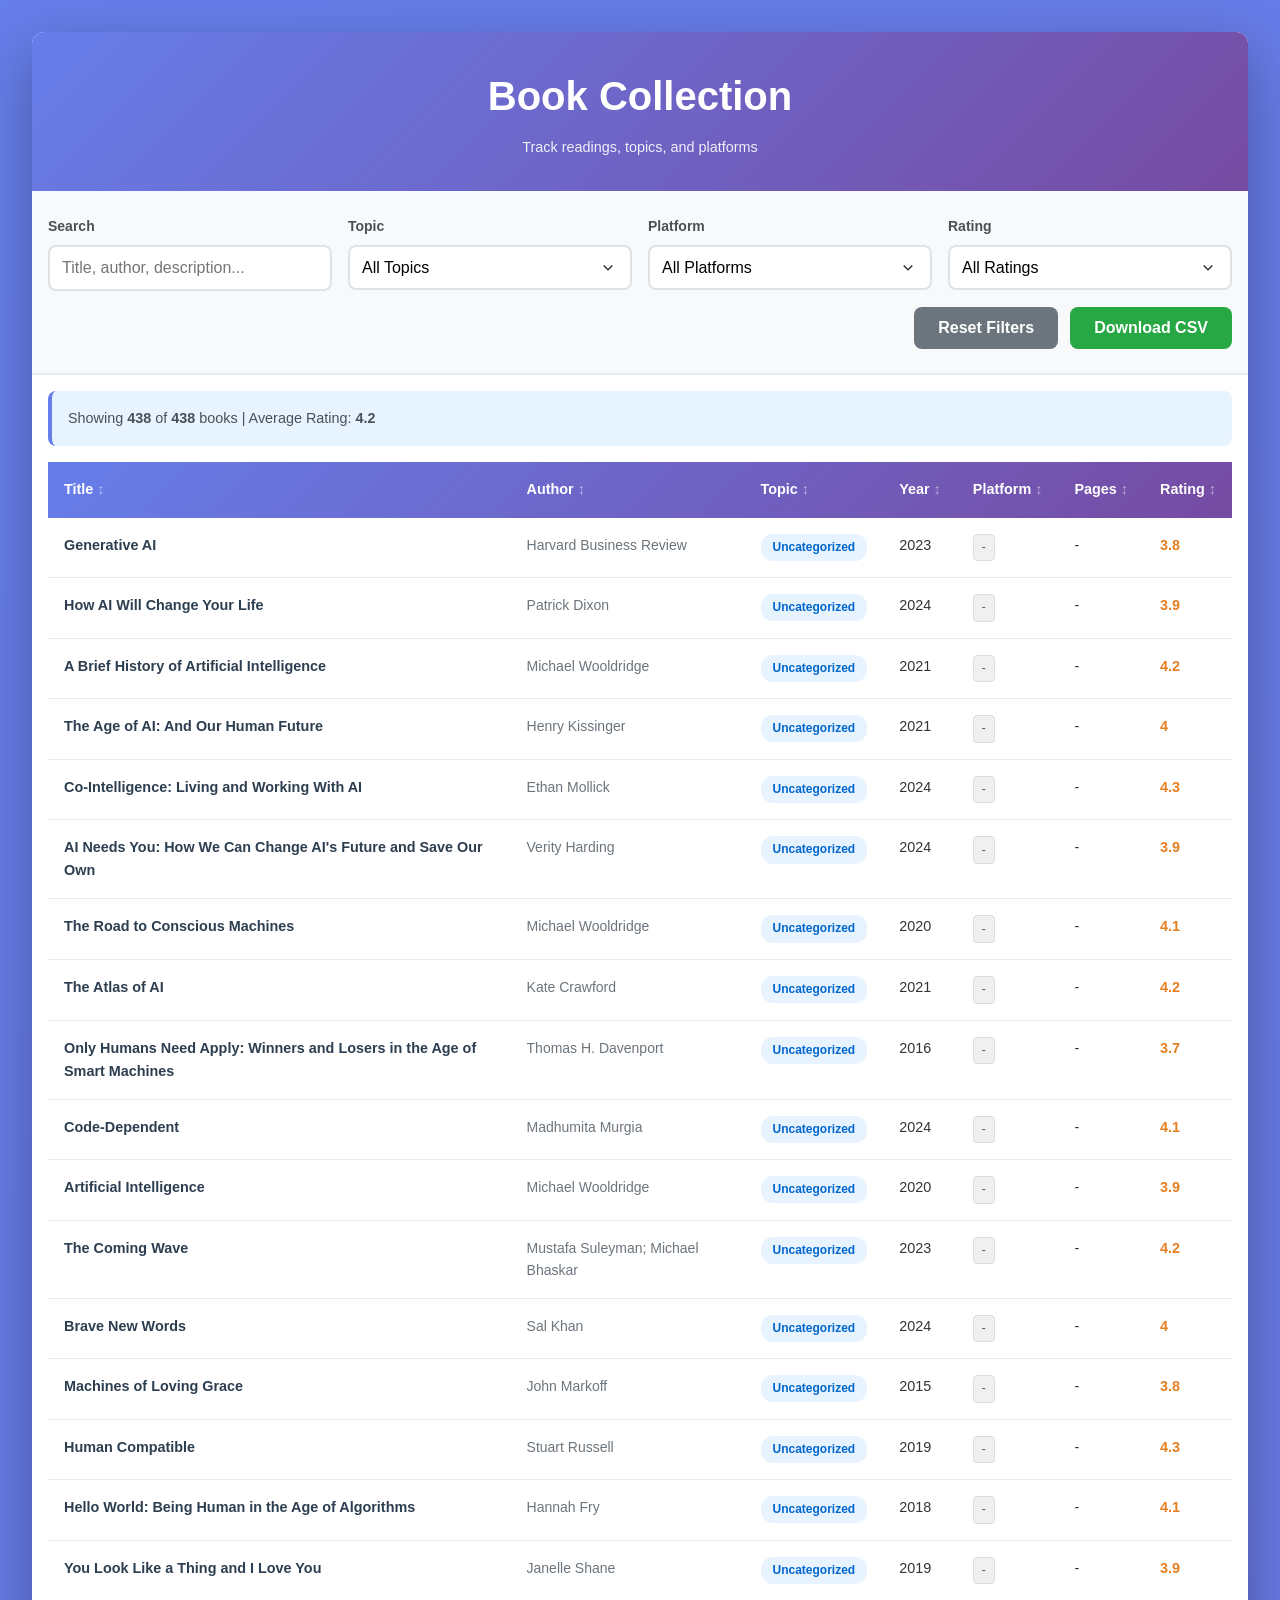
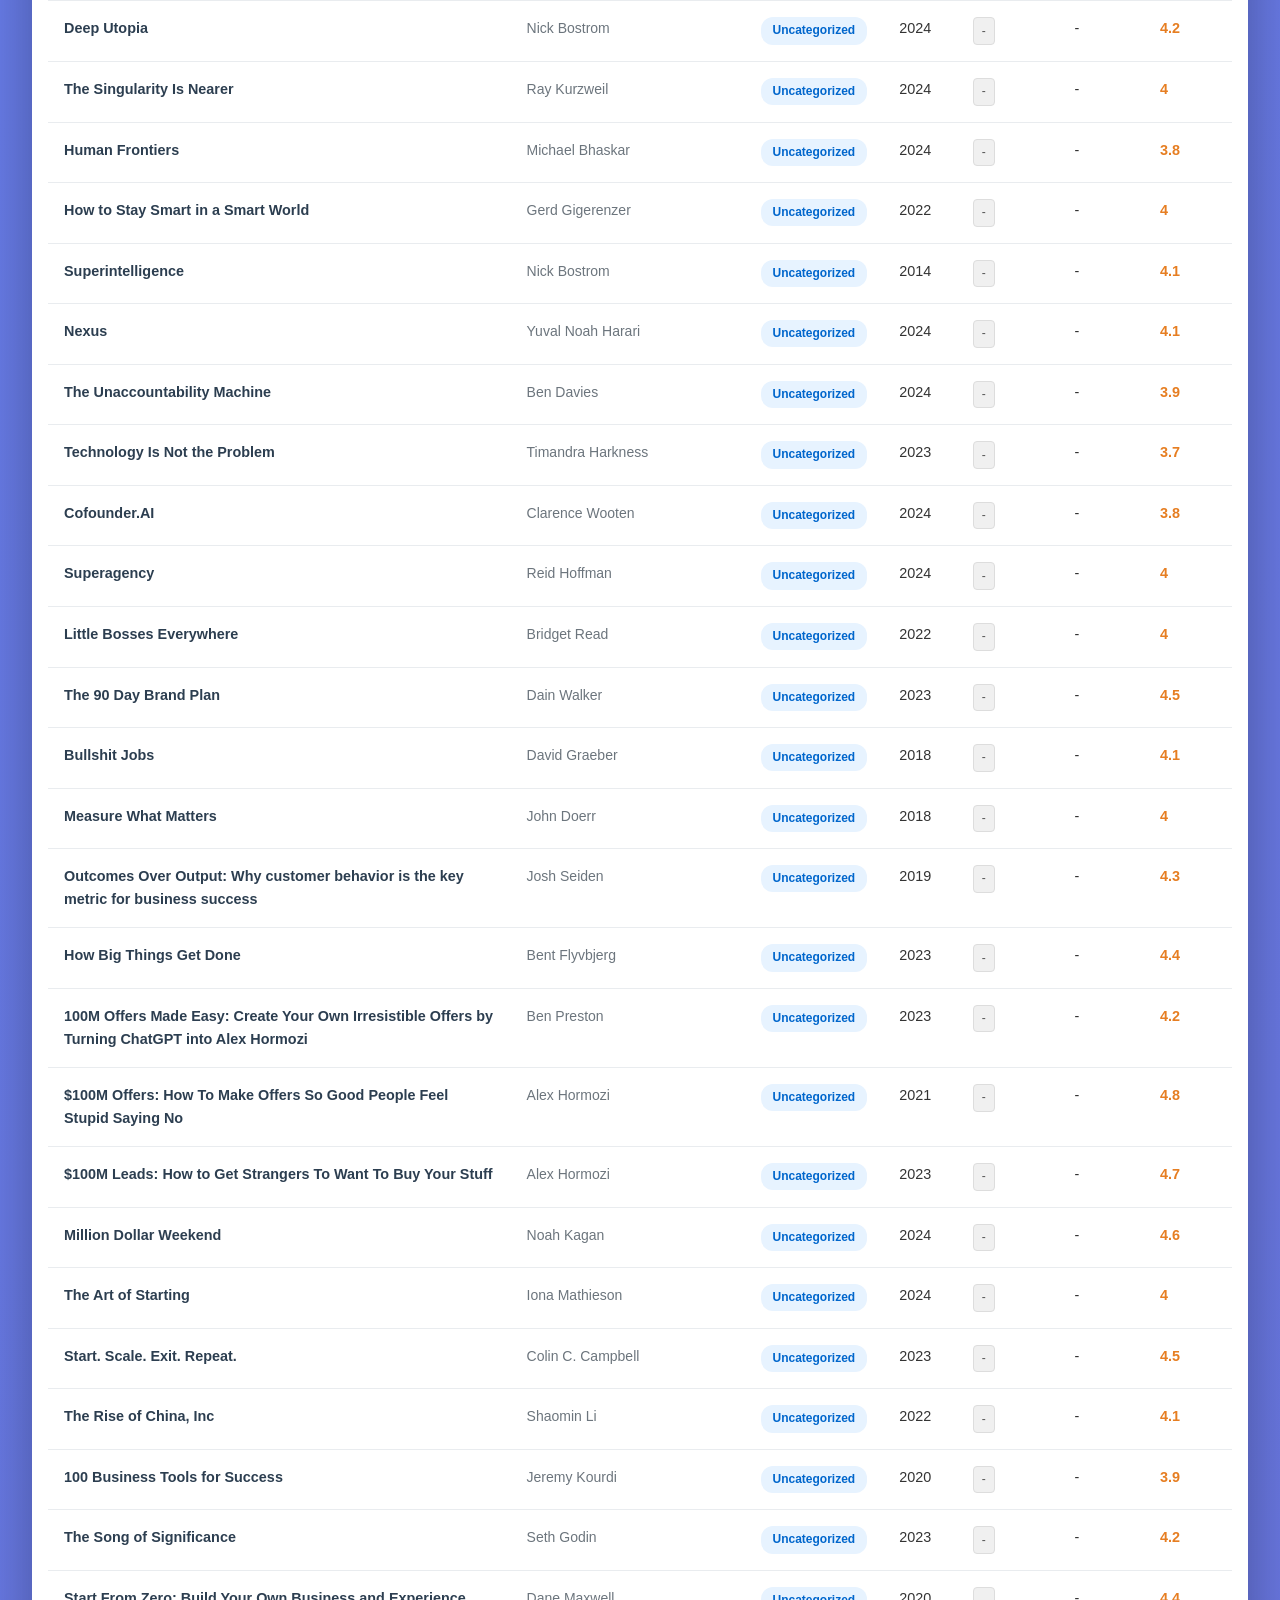
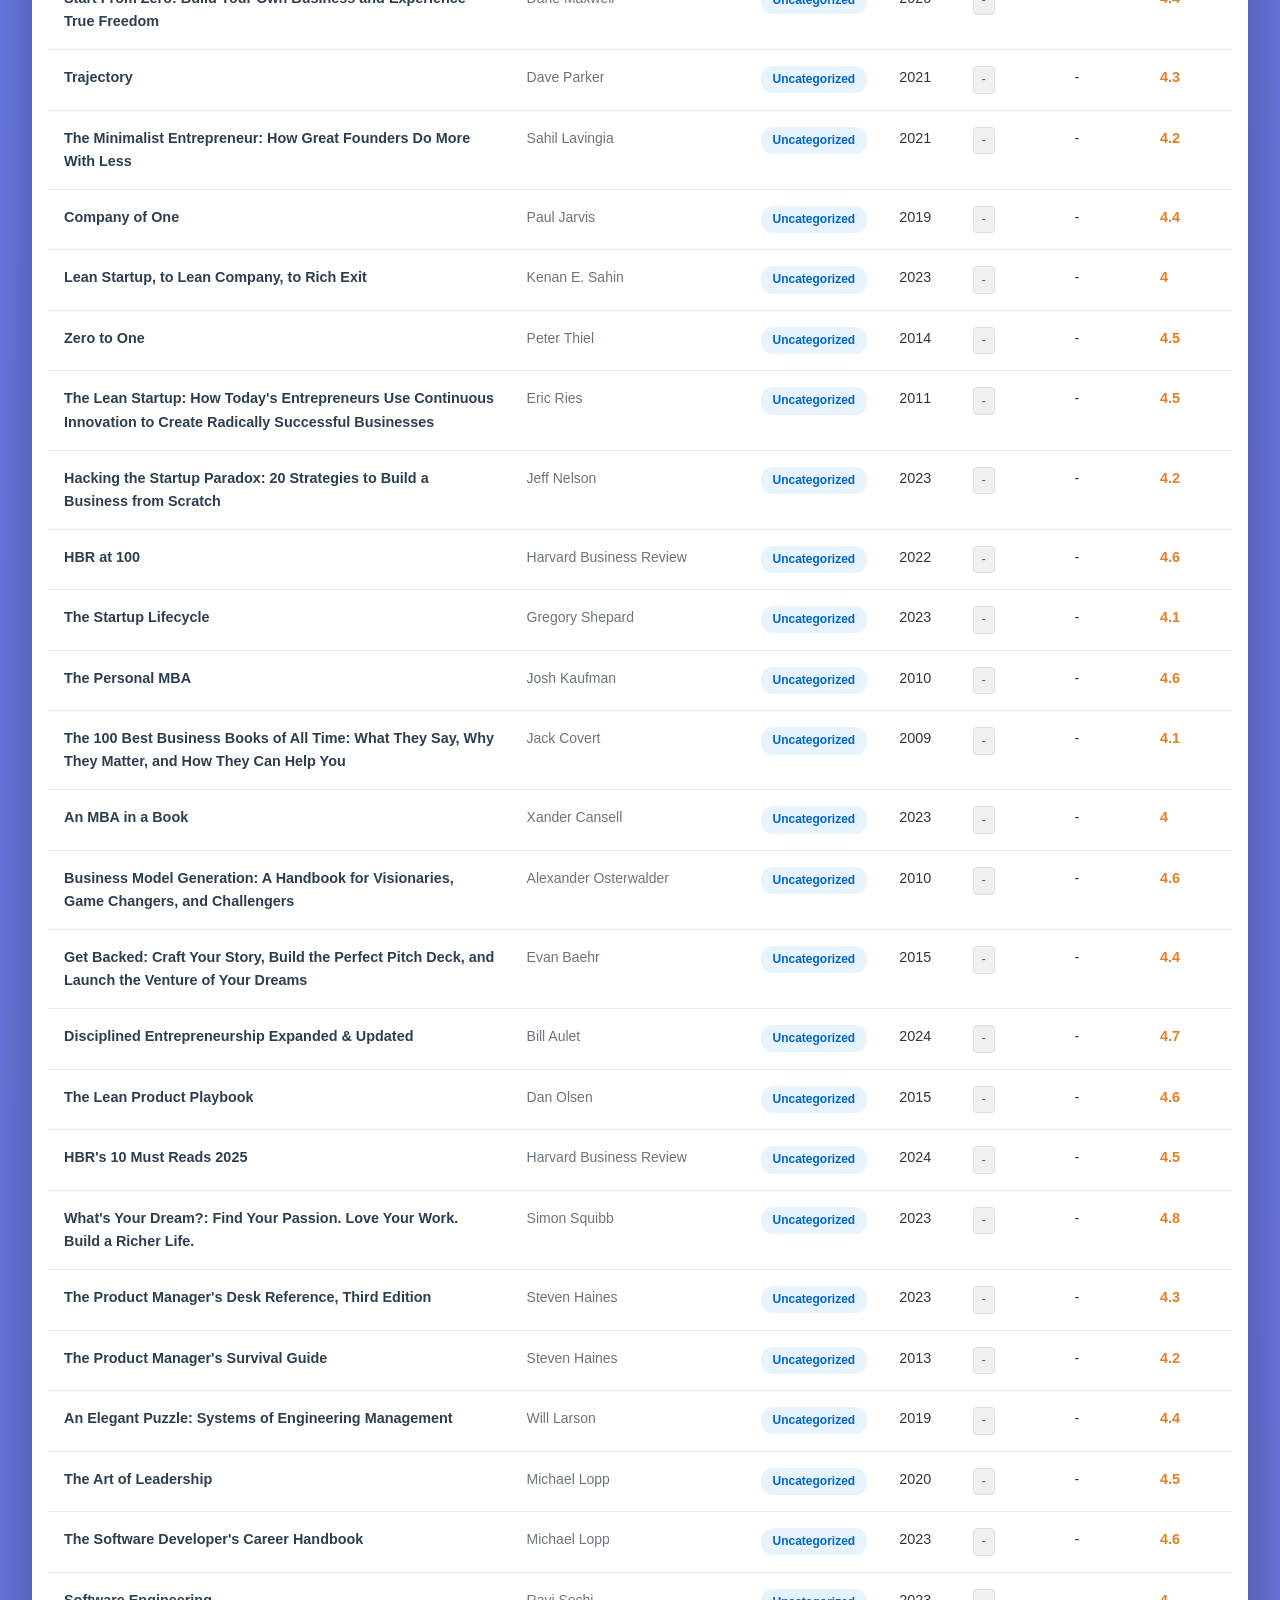
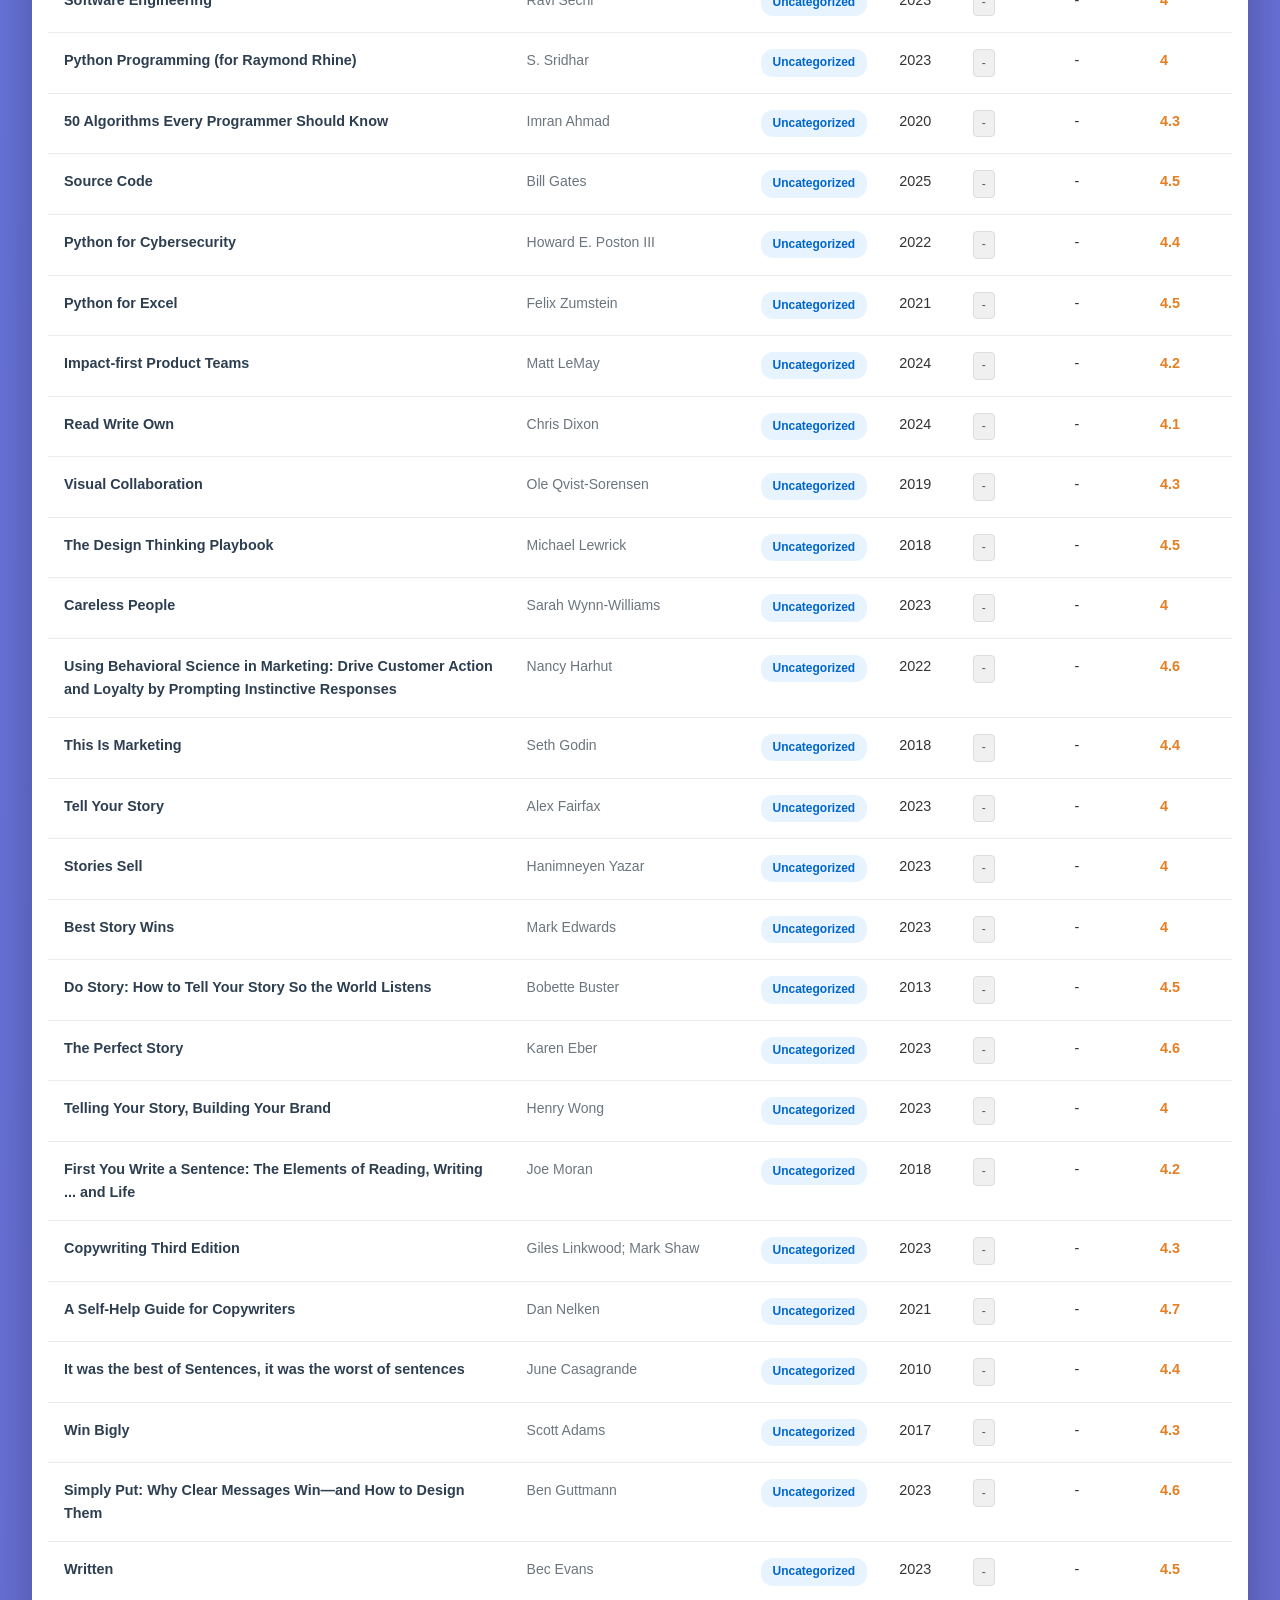
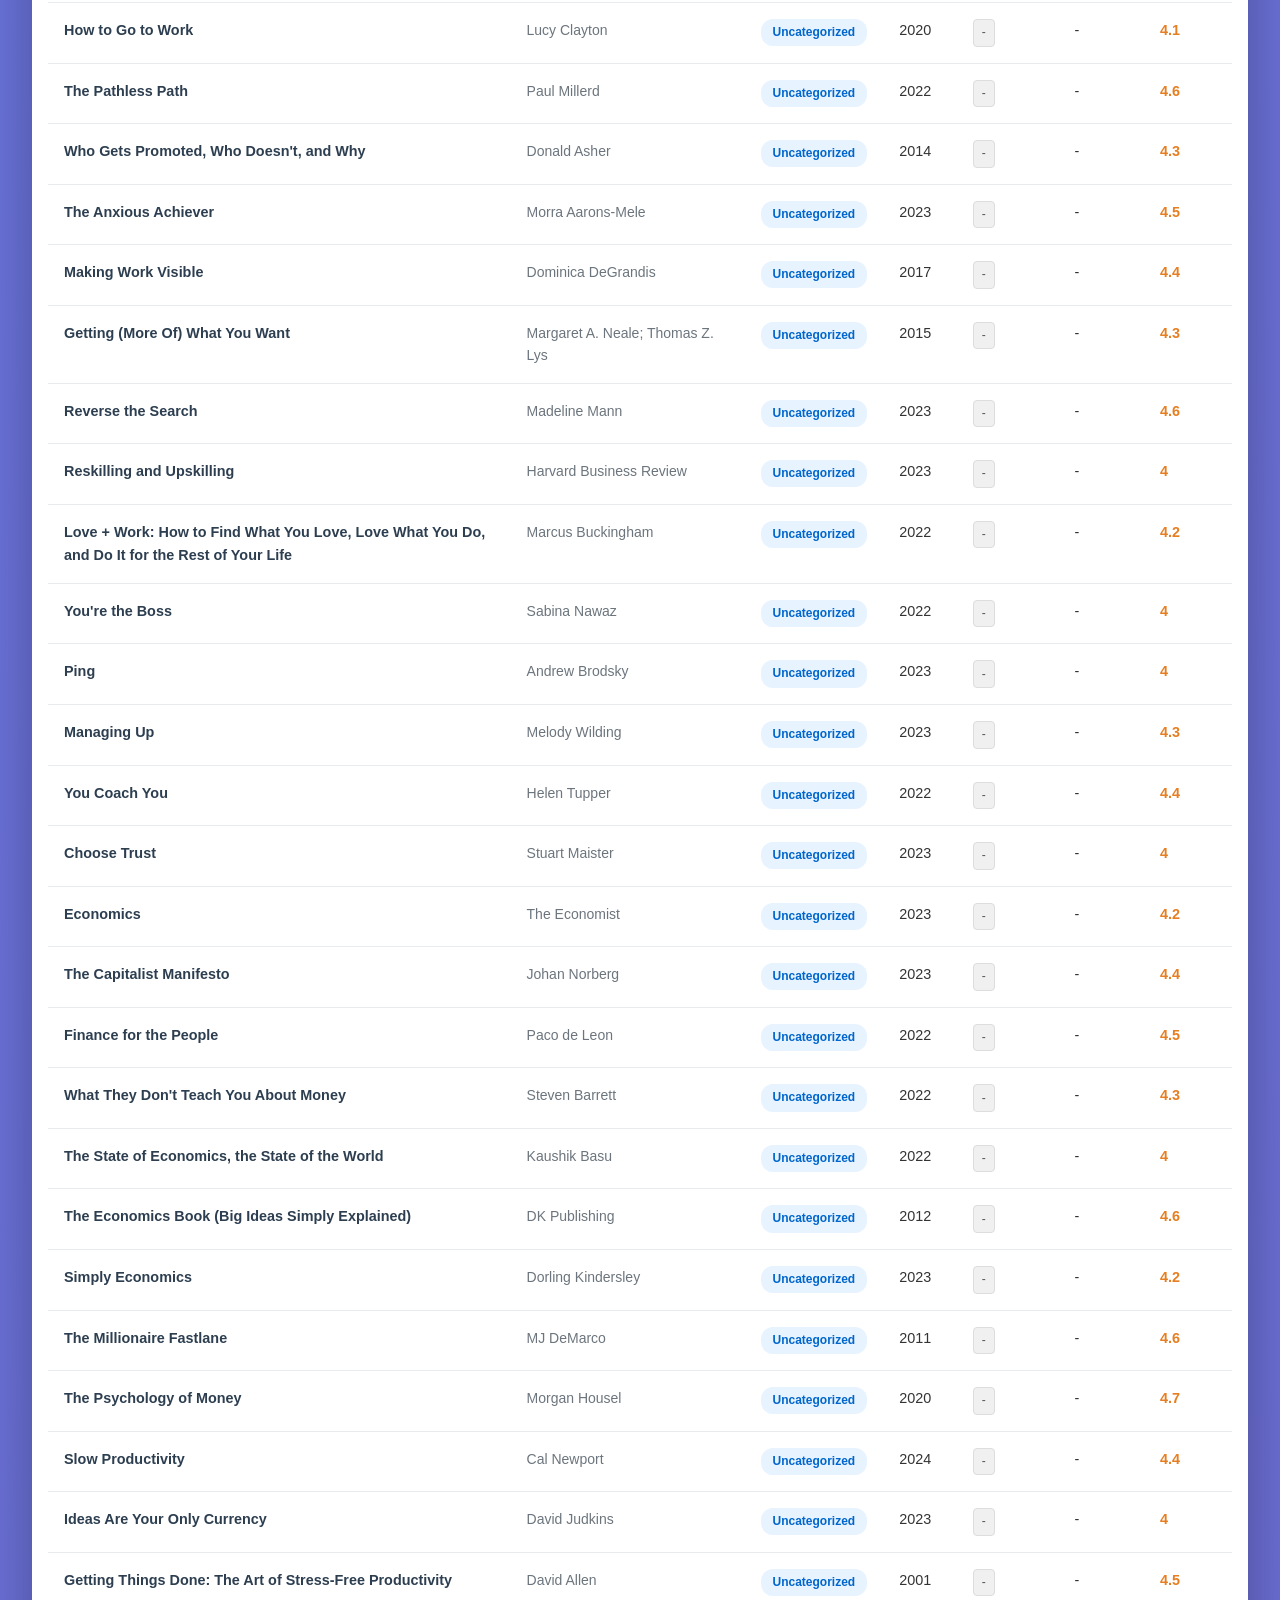
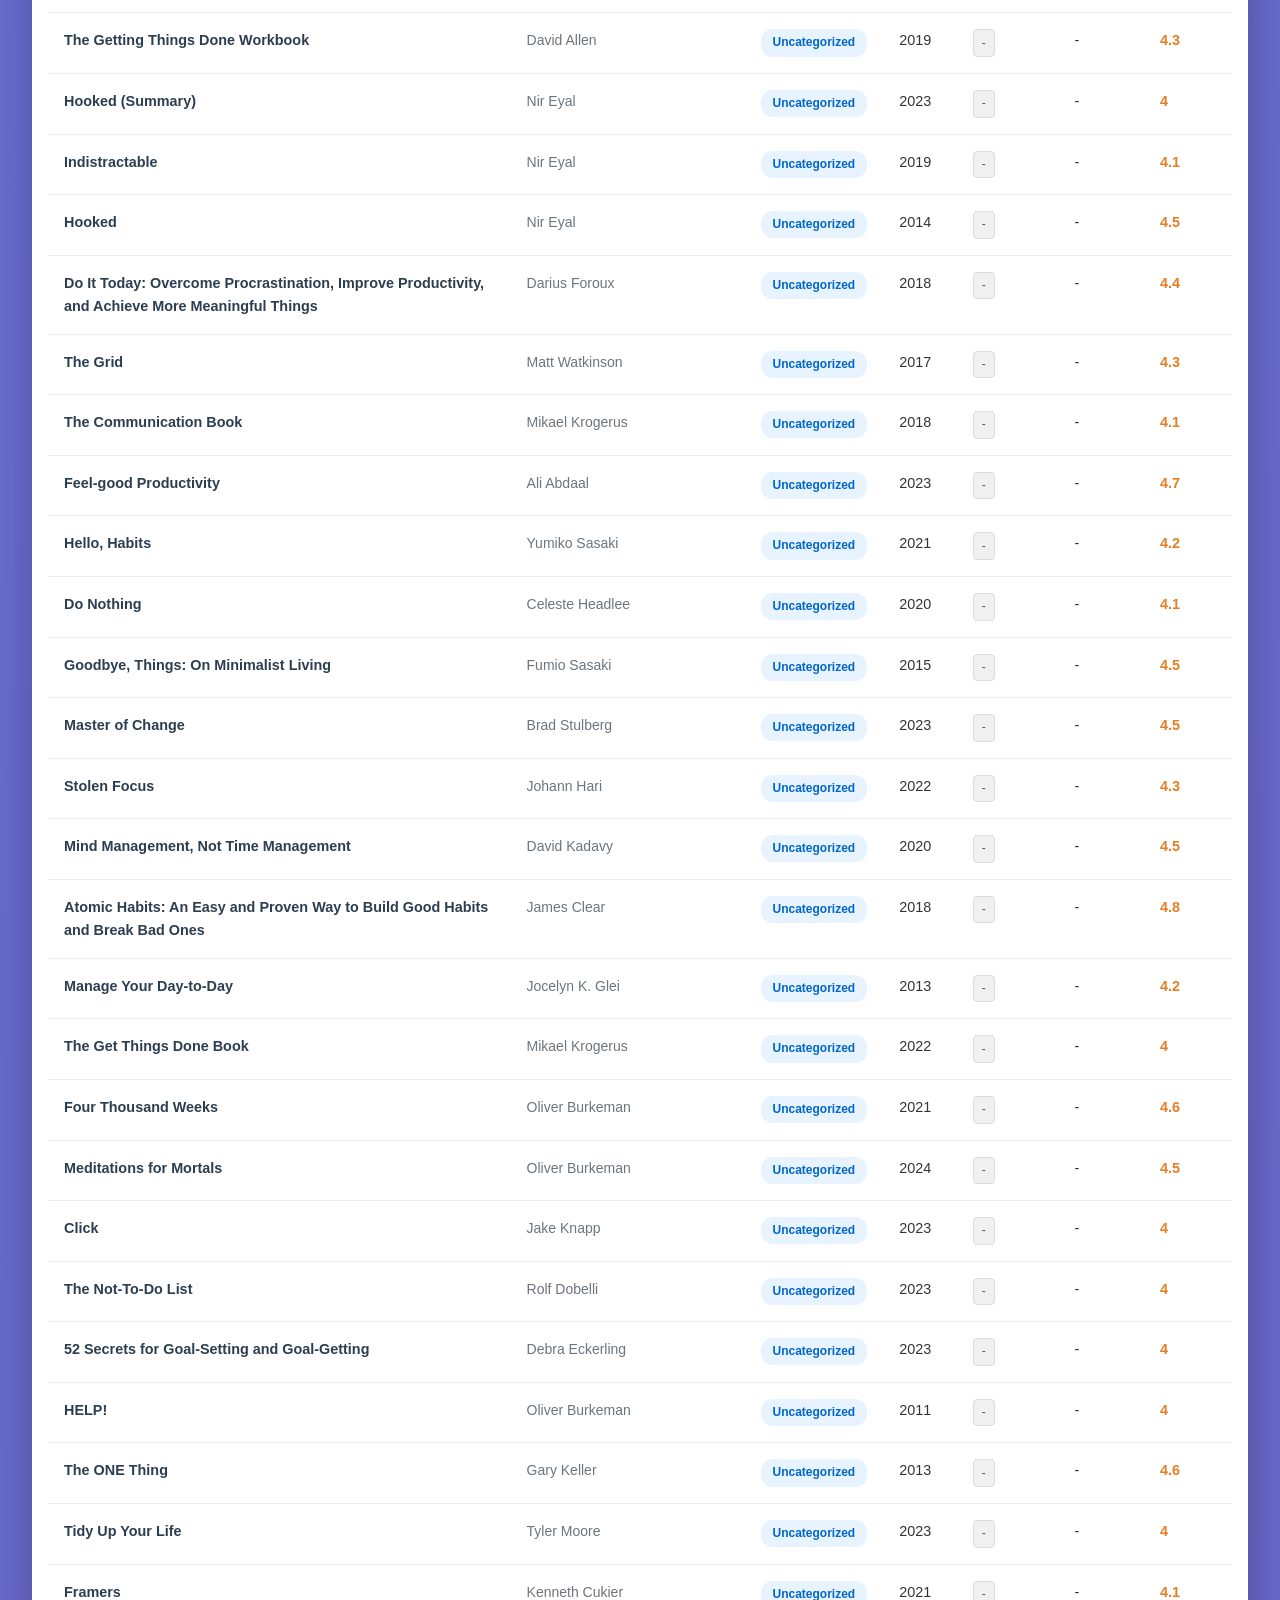
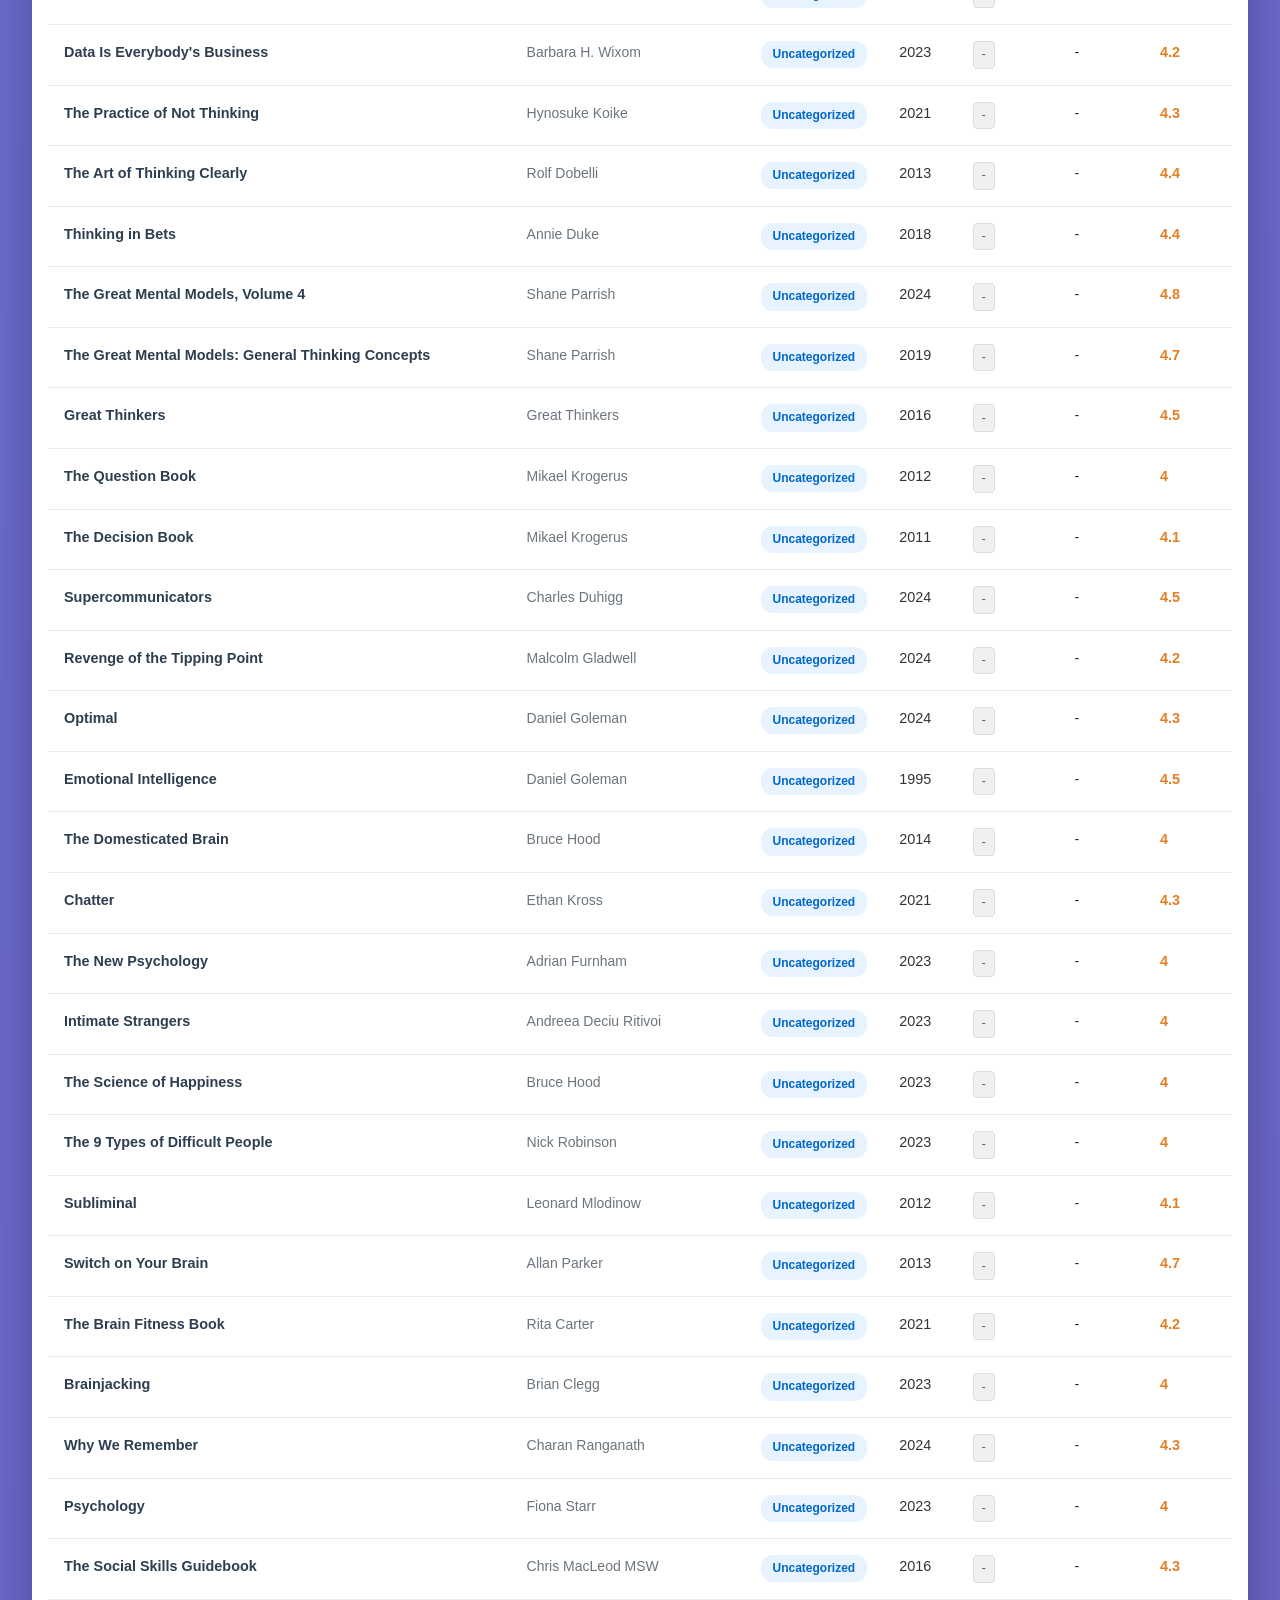
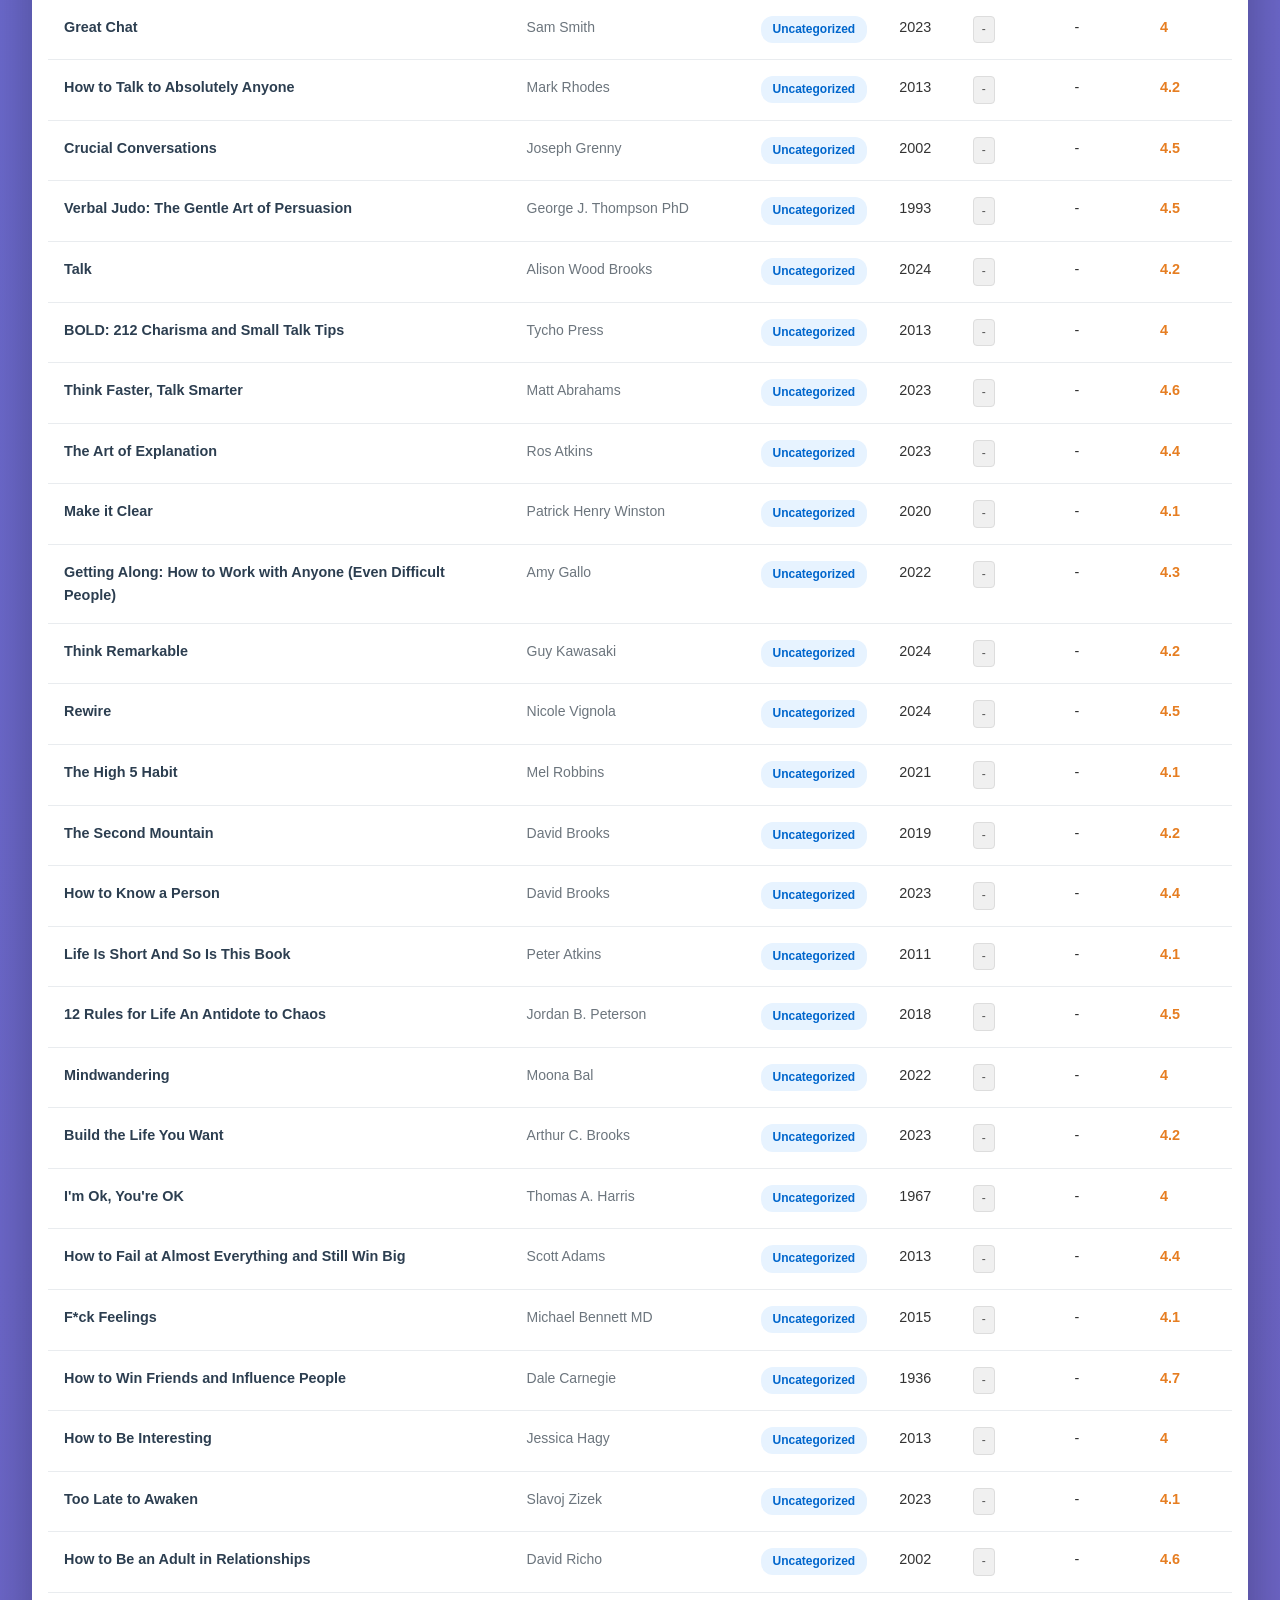
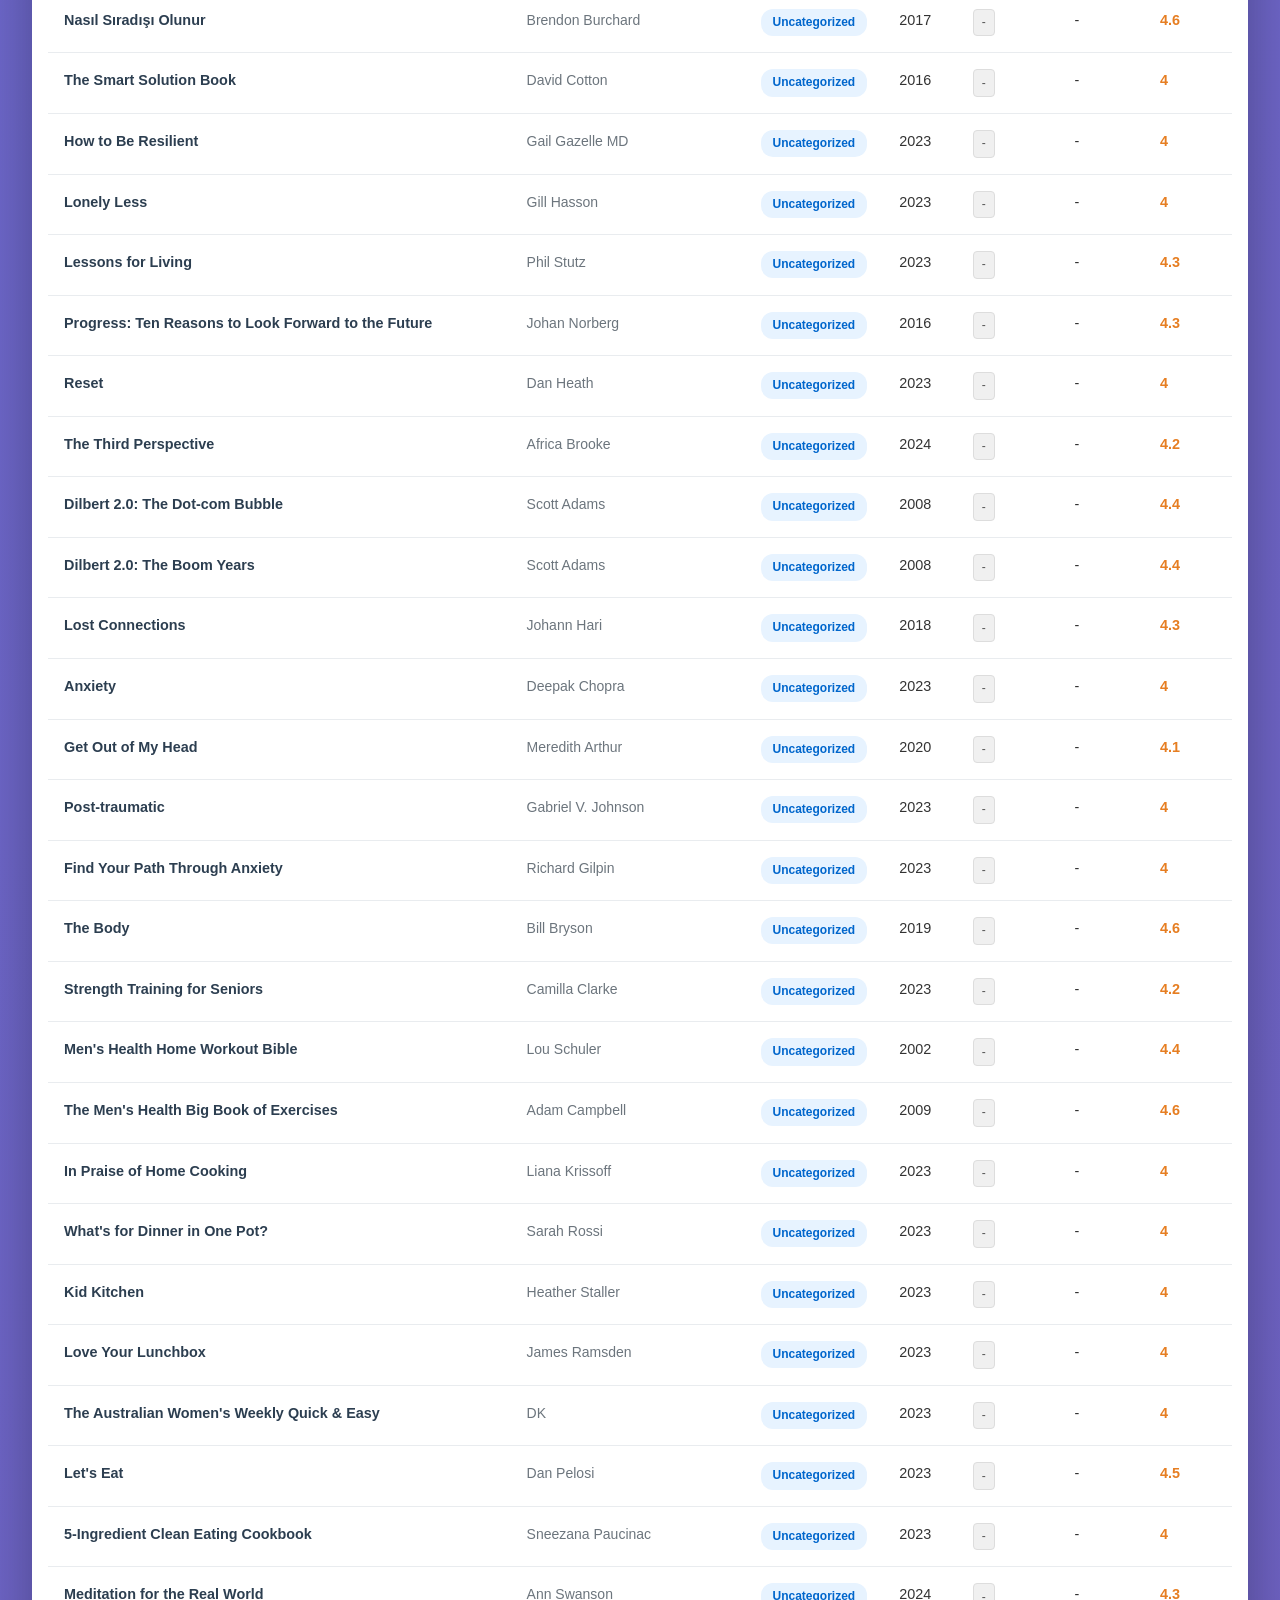
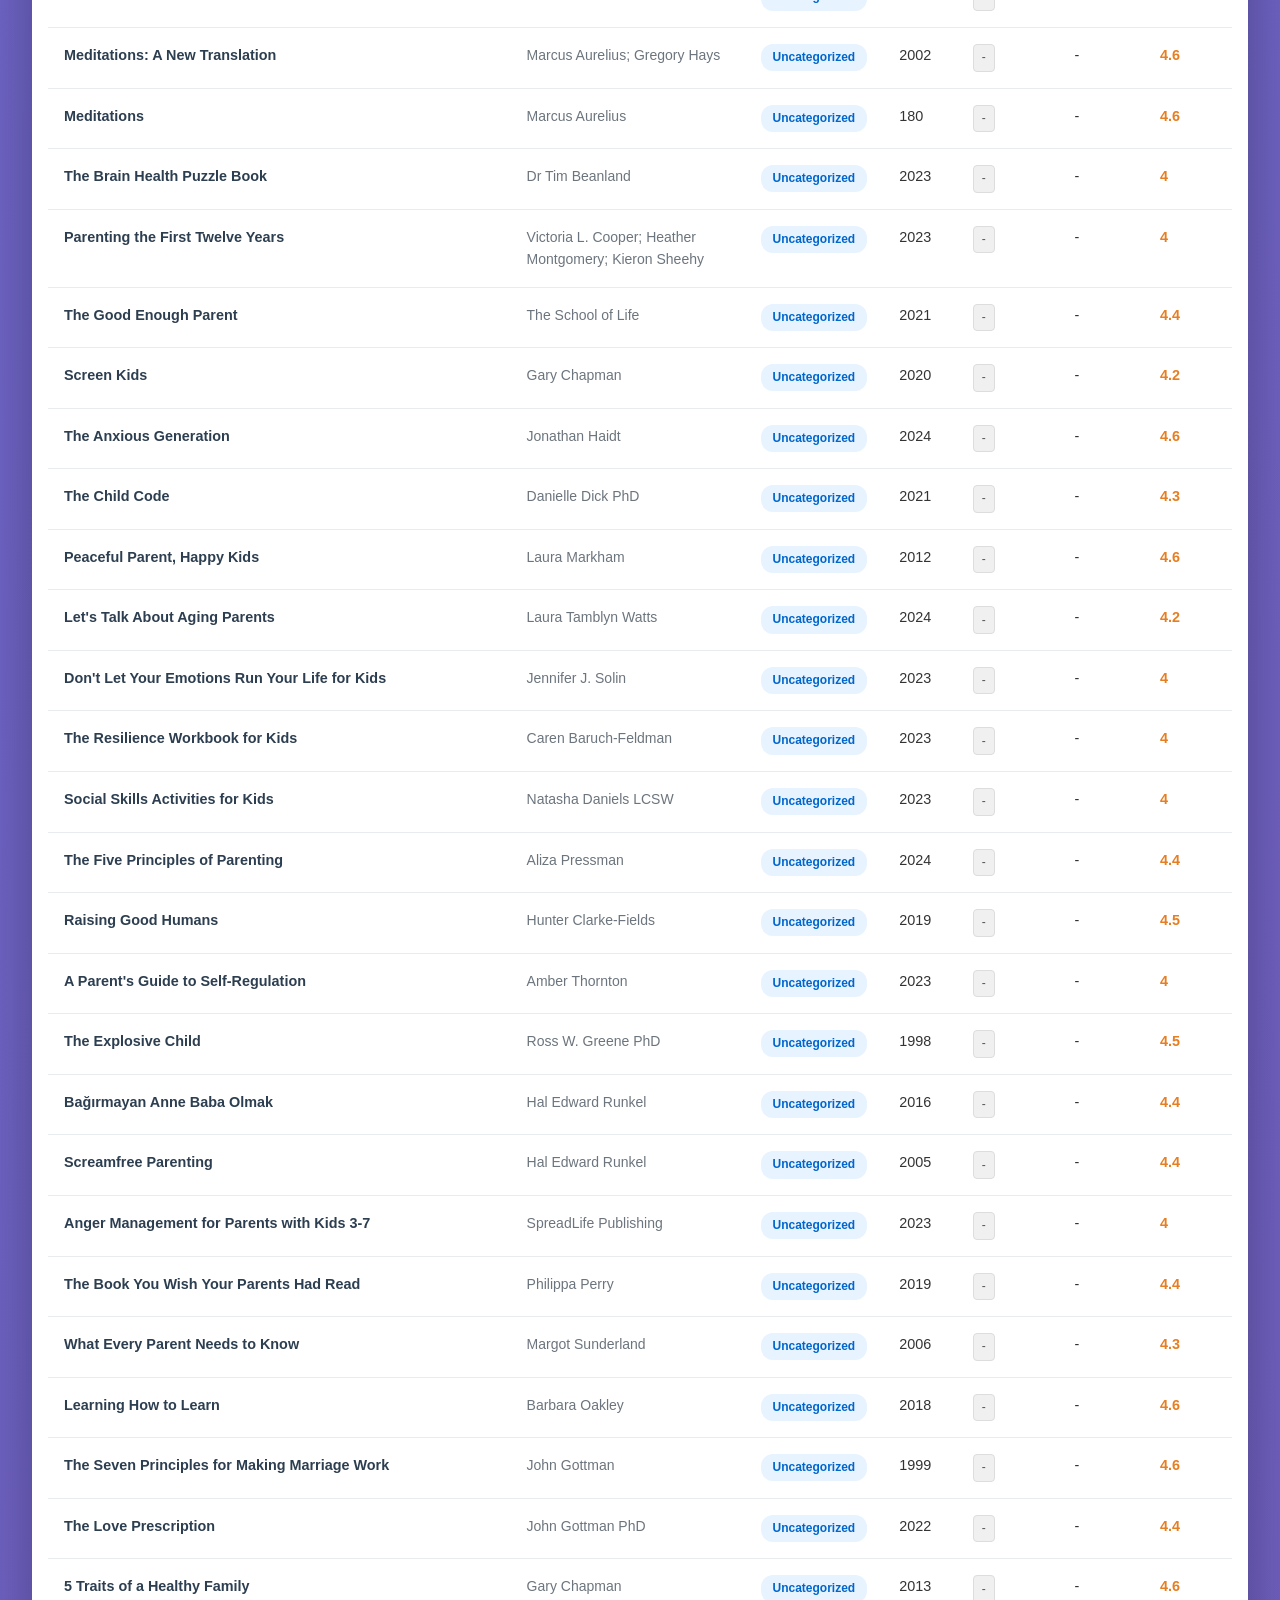
==== index.html @ afe43d1d "Update index.html" ====
<!DOCTYPE html>
<html lang="en">
<head>
    <meta charset="UTF-8">
    <meta name="viewport" content="width=device-width, initial-scale=1.0">
    <title>Book Collection</title>
    <style>
        * {
            margin: 0;
            padding: 0;
            box-sizing: border-box;
        }

        body {
            font-family: -apple-system, BlinkMacSystemFont, 'Segoe UI', Roboto, Oxygen, Ubuntu, Cantarell, sans-serif;
            line-height: 1.6;
            color: #333;
            background: linear-gradient(135deg, #667eea 0%, #764ba2 100%);
            min-height: 100vh;
            padding: 1rem;
        }

        .container {
            max-width: 1400px;
            margin: 0 auto;
            background: white;
            border-radius: 12px;
            box-shadow: 0 20px 60px rgba(0,0,0,0.3);
            overflow: hidden;
        }

        header {
            background: linear-gradient(135deg, #667eea 0%, #764ba2 100%);
            color: white;
            padding: 2rem 1rem;
            text-align: center;
        }

        header h1 {
            font-size: 1.75rem;
            margin-bottom: 0.5rem;
        }

        header p {
            opacity: 0.9;
            font-size: 0.9rem;
        }

        .controls {
            padding: 1.5rem 1rem;
            background: #f8f9fa;
            border-bottom: 2px solid #e9ecef;
        }

        .filters {
            display: flex;
            flex-direction: column;
            gap: 1rem;
            margin-bottom: 1rem;
        }

        .filter-group {
            display: flex;
            flex-direction: column;
            gap: 0.5rem;
        }

        .filter-group label {
            font-weight: 600;
            font-size: 0.875rem;
            color: #495057;
        }

        /* Input and Select Styling (Safari Fix included) */
        .filter-group input,
        .filter-group select {
            padding: 0.75rem;
            border: 2px solid #dee2e6;
            border-radius: 8px;
            font-size: 1rem;
            transition: all 0.3s ease;
            width: 100%;
            background-color: white;
        }

        .filter-group select {
            -webkit-appearance: none;
            appearance: none;
            background-image: url("data:image/svg+xml,%3Csvg xmlns='http://www.w3.org/2000/svg' width='12' height='12' viewBox='0 0 12 12'%3E%3Cpath fill='%23333' d='M6 8.825L1.175 4 2.238 2.938 6 6.7l3.763-3.762L10.825 4z'/%3E%3C/svg%3E");
            background-repeat: no-repeat;
            background-position: right 1rem center;
            padding-right: 2.5rem;
        }

        .filter-group input:focus,
        .filter-group select:focus {
            outline: none;
            border-color: #667eea;
            box-shadow: 0 0 0 3px rgba(102, 126, 234, 0.1);
        }

        .actions {
            display: flex;
            flex-direction: column;
            gap: 0.75rem;
        }

        button {
            padding: 0.75rem 1.5rem;
            border: none;
            border-radius: 8px;
            font-size: 1rem;
            font-weight: 600;
            cursor: pointer;
            transition: all 0.3s ease;
            width: 100%;
        }

        .btn-primary {
            background: linear-gradient(135deg, #667eea 0%, #764ba2 100%);
            color: white;
        }

        .btn-secondary {
            background: #6c757d;
            color: white;
        }

        .btn-success {
            background: #28a745;
            color: white;
        }

        .btn-secondary:hover, .btn-success:hover, .btn-primary:hover {
            opacity: 0.9;
            transform: translateY(-2px);
        }

        .stats {
            padding: 1rem;
            background: #e7f3ff;
            border-left: 4px solid #667eea;
            margin: 1rem;
            border-radius: 8px;
            font-size: 0.9rem;
            color: #495057;
        }

        .table-container {
            overflow-x: auto;
            padding: 0 1rem 1rem 1rem;
        }

        table {
            width: 100%;
            border-collapse: collapse;
            font-size: 0.875rem;
        }

        thead {
            background: linear-gradient(135deg, #667eea 0%, #764ba2 100%);
            color: white;
            position: sticky;
            top: 0;
            z-index: 10;
        }

        th {
            padding: 1rem 0.75rem;
            text-align: left;
            font-weight: 600;
            cursor: pointer;
            user-select: none;
            white-space: nowrap;
        }

        th:hover {
            background: rgba(255, 255, 255, 0.1);
        }

        th.sortable::after {
            content: ' ↕';
            opacity: 0.5;
        }

        th.sort-asc::after {
            content: ' ↑';
            opacity: 1;
        }

        th.sort-desc::after {
            content: ' ↓';
            opacity: 1;
        }

        td {
            padding: 1rem 0.75rem;
            border-bottom: 1px solid #e9ecef;
            vertical-align: top;
        }

        tbody tr:hover {
            background-color: #f8f9fa;
        }

        .rating {
            font-weight: bold;
            color: #e67e22;
        }

        .topic-tag {
            display: inline-block;
            padding: 0.25rem 0.75rem;
            background: #e7f3ff;
            color: #0066cc;
            border-radius: 12px;
            font-size: 0.75rem;
            font-weight: 600;
            white-space: nowrap;
        }
        
        .platform-badge {
            display: inline-block;
            padding: 0.2rem 0.5rem;
            border-radius: 4px;
            font-size: 0.75rem;
            background: #f0f0f0;
            color: #555;
            border: 1px solid #ddd;
        }

        .book-title {
            font-weight: 600;
            color: #2c3e50;
        }

        .author {
            color: #6c757d;
            font-size: 0.875rem;
        }

        /* Mobile Details Styles */
        .mobile-details {
            display: none;
        }
        
        .toggle-icon {
            display: none;
        }

        footer {
            text-align: center;
            padding: 1.5rem;
            background: #f8f9fa;
            color: #6c757d;
            font-size: 0.875rem;
        }

        /* Loading state */
        .loading {
            text-align: center;
            padding: 3rem;
            color: #6c757d;
        }
        
        /* Description text */
        .desc-text {
            font-style: italic;
            color: #666;
            font-size: 0.85rem;
            margin-top: 0.5rem;
            display: block;
        }

        /* Responsive Breakpoints */
        
        /* Tablet & Desktop: Grid Filters */
        @media (min-width: 768px) {
            header h1 { font-size: 2.5rem; }
            .filters {
                display: grid;
                grid-template-columns: repeat(2, 1fr);
                gap: 1rem;
            }
            .filter-group:first-child { grid-column: 1 / -1; }
            .actions { flex-direction: row; justify-content: flex-end; }
            button { width: auto; }
            table { font-size: 0.9rem; }
            th, td { padding: 1rem; }
        }

        @media (min-width: 1024px) {
            body { padding: 2rem; }
            .filters { grid-template-columns: repeat(4, 1fr); } /* 4 columns for more filters */
            .filter-group:first-child { grid-column: span 1; } /* Search takes 1 slot */
        }

        /* Mobile View: Accordion */
        @media (max-width: 767px) {
            thead { display: none; }
            tr { display: block; border-bottom: 1px solid #e9ecef; }
            td { display: none; } /* Hide normal columns */
            
            /* Show Title Column as Main Card */
            td.book-title {
                display: block;
                width: 100%;
                padding: 1.25rem 1rem;
                cursor: pointer;
            }

            .title-content {
                display: flex;
                justify-content: space-between;
                align-items: center;
                gap: 10px;
            }

            .mobile-details {
                display: none; /* Hidden by default */
                margin-top: 1rem;
                padding-top: 1rem;
                border-top: 1px dashed #e9ecef;
                font-size: 0.9rem;
                color: #555;
            }

            tr.expanded .mobile-details { display: block; }
            
            .mobile-details p {
                margin-bottom: 0.5rem;
                display: flex;
                justify-content: space-between;
                align-items: baseline;
            }
            
            .mobile-details .desc-block {
                display: block;
                margin-top: 10px;
                background: #f9f9f9;
                padding: 10px;
                border-radius: 6px;
            }

            .toggle-icon {
                display: block;
                width: 12px;
                height: 12px;
                border-right: 2px solid #ccc;
                border-bottom: 2px solid #ccc;
                transform: rotate(45deg);
                transition: transform 0.3s ease;
                margin-left: auto;
                flex-shrink: 0;
            }

            tr.expanded .toggle-icon {
                transform: rotate(-135deg);
                border-color: #667eea;
            }
            tr.expanded .title-content { color: #667eea; }
        }
    </style>
</head>
<body>
    <div class="container">
        <header>
            <h1>Book Collection</h1>
            <p>Track readings, topics, and platforms</p>
        </header>

        <div class="controls">
            <div class="filters">
                <div class="filter-group">
                    <label for="searchInput">Search</label>
                    <input type="text" id="searchInput" placeholder="Title, author, description...">
                </div>
                <div class="filter-group">
                    <label for="topicFilter">Topic</label>
                    <select id="topicFilter">
                        <option value="">All Topics</option>
                    </select>
                </div>
                <div class="filter-group">
                    <label for="platformFilter">Platform</label>
                    <select id="platformFilter">
                        <option value="">All Platforms</option>
                        <option value="Kindle">Kindle</option>
                        <option value="Hard Cover">Hard Cover</option>
                        <option value="Apple Books">Apple Books</option>
                        <option value="Audible">Audible</option>
                        <option value="Audiobook">Audiobook</option>
                    </select>
                </div>
                <div class="filter-group">
                    <label for="ratingFilter">Rating</label>
                    <select id="ratingFilter">
                        <option value="">All Ratings</option>
                        <option value="4.5">4.5+ Stars</option>
                        <option value="4">4+ Stars</option>
                        <option value="3.5">3.5+ Stars</option>
                        <option value="3">3+ Stars</option>
                    </select>
                </div>
            </div>
            <div class="actions">
                <button class="btn-secondary" onclick="resetFilters()">Reset Filters</button>
                <button class="btn-success" onclick="downloadCSV()">Download CSV</button>
            </div>
        </div>

        <div class="stats" id="stats">Loading books...</div>

        <div class="table-container">
            <table id="booksTable">
                <thead>
                    <tr>
                        <th class="sortable" data-sort="title">Title</th>
                        <th class="sortable" data-sort="author">Author</th>
                        <th class="sortable" data-sort="topics">Topic</th>
                        <th class="sortable" data-sort="year">Year</th>
                        <th class="sortable" data-sort="platform">Platform</th>
                        <th class="sortable" data-sort="total_pages">Pages</th>
                        <th class="sortable" data-sort="rating">Rating</th>
                    </tr>
                </thead>
                <tbody id="booksTableBody">
                    <tr>
                        <td colspan="7" class="loading">Loading books...</td>
                    </tr>
                </tbody>
            </table>
        </div>

        <footer>
            <p>Built with love for books | Last updated: <span id="lastUpdated"></span></p>
        </footer>
    </div>

    <script>
        let allBooks = [];
        let filteredBooks = [];
        let currentSort = { column: null, direction: 'asc' };

        // We will build topics dynamically from JSON now
        
        async function loadBooks() {
            try {
                const response = await fetch('books.json');
                if (!response.ok) throw new Error(`HTTP error! status: ${response.status}`);
                const data = await response.json();
                
                allBooks = Array.isArray(data) ? data : (data.books || []);
                filteredBooks = [...allBooks];
                
                populateTopicFilter();
                renderTable();
                updateStats();
                
                document.getElementById('lastUpdated').textContent = new Date().toLocaleDateString();
            } catch (error) {
                console.error('Error loading books:', error);
                document.getElementById('booksTableBody').innerHTML = 
                    `<tr><td colspan="7" style="text-align: center; padding: 2rem; color: #dc3545;">
                        Error loading books.json.
                    </td></tr>`;
            }
        }

        function populateTopicFilter() {
            const topicFilter = document.getElementById('topicFilter');
            topicFilter.innerHTML = '<option value="">All Topics</option>';
            
            // Get unique topics and count
            const topicCounts = {};
            allBooks.forEach(book => {
                const topic = book.topics || 'Uncategorized';
                topicCounts[topic] = (topicCounts[topic] || 0) + 1;
            });

            // Sort topics alphabetically
            const sortedTopics = Object.keys(topicCounts).sort();

            sortedTopics.forEach(topic => {
                const option = document.createElement('option');
                option.value = topic;
                option.textContent = `${topic} (${topicCounts[topic]})`;
                topicFilter.appendChild(option);
            });
        }

        function filterBooks() {
            const searchTerm = document.getElementById('searchInput').value.toLowerCase();
            const selectedTopic = document.getElementById('topicFilter').value;
            const selectedPlatform = document.getElementById('platformFilter').value;
            const minRating = document.getElementById('ratingFilter').value;

            filteredBooks = allBooks.filter(book => {
                // Search in Title, Author, and Description
                const matchesSearch = (book.title && book.title.toLowerCase().includes(searchTerm)) || 
                                     (book.author && book.author.toLowerCase().includes(searchTerm)) ||
                                     (book.description && book.description.toLowerCase().includes(searchTerm));
                
                const matchesTopic = !selectedTopic || (book.topics === selectedTopic);
                const matchesPlatform = !selectedPlatform || (book.platform === selectedPlatform);
                const matchesRating = !minRating || (book.rating && book.rating >= parseFloat(minRating));

                return matchesSearch && matchesTopic && matchesPlatform && matchesRating;
            });

            renderTable();
            updateStats();
        }

        function sortBooks(column) {
            if (currentSort.column === column) {
                currentSort.direction = currentSort.direction === 'asc' ? 'desc' : 'asc';
            } else {
                currentSort.column = column;
                currentSort.direction = 'asc';
            }

            filteredBooks.sort((a, b) => {
                let aVal = a[column];
                let bVal = b[column];

                if (aVal == null) aVal = '';
                if (bVal == null) bVal = '';

                // Check if numeric sort needed
                if (typeof aVal === 'number' && typeof bVal === 'number') {
                    return currentSort.direction === 'asc' ? aVal - bVal : bVal - aVal;
                }

                if (typeof aVal === 'string') {
                    aVal = aVal.toLowerCase();
                    bVal = bVal.toLowerCase();
                }

                if (aVal < bVal) return currentSort.direction === 'asc' ? -1 : 1;
                if (aVal > bVal) return currentSort.direction === 'asc' ? 1 : -1;
                return 0;
            });

            renderTable();
            updateSortIndicators();
        }

        function updateSortIndicators() {
            document.querySelectorAll('th.sortable').forEach(th => {
                th.classList.remove('sort-asc', 'sort-desc');
                if (th.dataset.sort === currentSort.column) {
                    th.classList.add(`sort-${currentSort.direction}`);
                }
            });
        }

        function toggleRow(index) {
            if (window.innerWidth >= 768) return;
            const row = document.getElementById(`row-${index}`);
            if (row) {
                row.classList.toggle('expanded');
            }
        }

        function renderTable() {
            const tbody = document.getElementById('booksTableBody');
            
            if (filteredBooks.length === 0) {
                tbody.innerHTML = '<tr><td colspan="7" style="text-align: center; padding: 2rem; color: #6c757d;">No books found matching your filters.</td></tr>';
                return;
            }

            tbody.innerHTML = filteredBooks.map((book, index) => `
                <tr id="row-${index}" class="book-row">
                    <td class="book-title" onclick="toggleRow(${index})">
                        <div class="title-content">
                            <span>${book.title || 'Unknown Title'}</span>
                            <span class="toggle-icon"></span>
                        </div>
                        <div class="mobile-details">
                            <p><strong>Author:</strong> ${book.author || 'Unknown'}</p>
                            <p><strong>Topic:</strong> <span class="topic-tag">${book.topics || 'None'}</span></p>
                            <p><strong>Platform:</strong> <span class="platform-badge">${book.platform || '-'}</span></p>
                            <p><strong>Year:</strong> ${book.year || '-'}</p>
                            <p><strong>Pages:</strong> ${book.total_pages || '-'}</p>
                            <p><strong>Language:</strong> ${book.language || '-'}</p>
                            <p><strong>Rating:</strong> <span class="rating">${book.rating || '-'}</span></p>
                            <div class="desc-block">
                                <strong>About:</strong> <br>
                                <span class="desc-text">${book.description || 'No description available.'}</span>
                            </div>
                        </div>
                    </td>
                    <td class="author">${book.author || 'Unknown Author'}</td>
                    <td><span class="topic-tag">${book.topics || 'Uncategorized'}</span></td>
                    <td>${book.year || '-'}</td>
                    <td><span class="platform-badge">${book.platform || '-'}</span></td>
                    <td>${book.total_pages || '-'}</td>
                    <td class="rating">${book.rating ? book.rating : '-'}</td>
                </tr>
            `).join('');
        }

        function updateStats() {
            const displayedBooks = filteredBooks.length;
            const booksWithRating = filteredBooks.filter(b => b.rating);
            const avgRating = booksWithRating.length > 0 
                ? (booksWithRating.reduce((sum, book) => sum + Number(book.rating), 0) / booksWithRating.length).toFixed(1)
                : 0;

            document.getElementById('stats').innerHTML = `
                Showing <strong>${displayedBooks}</strong> of <strong>${allBooks.length}</strong> books | 
                Average Rating: <strong>${avgRating}</strong>
            `;
        }

        function resetFilters() {
            document.getElementById('searchInput').value = '';
            document.getElementById('topicFilter').value = '';
            document.getElementById('platformFilter').value = '';
            document.getElementById('ratingFilter').value = '';
            filterBooks();
        }

        function downloadCSV() {
            const headers = ['Title', 'Author', 'Topic', 'Year', 'Platform', 'Pages', 'Language', 'Rating', 'Description'];
            const rows = filteredBooks.map(book => [
                book.title || '',
                book.author || '',
                book.topics || '',
                book.year || '',
                book.platform || '',
                book.total_pages || '',
                book.language || '',
                book.rating || '',
                book.description || ''
            ]);

            let csv = headers.join(',') + '\n';
            rows.forEach(row => {
                csv += row.map(cell => `"${String(cell).replace(/"/g, '""')}"`).join(',') + '\n';
            });

            const blob = new Blob([csv], { type: 'text/csv' });
            const url = window.URL.createObjectURL(blob);
            const a = document.createElement('a');
            a.href = url;
            a.download = 'books.csv';
            a.click();
            window.URL.revokeObjectURL(url);
        }

        // Listeners
        document.getElementById('searchInput').addEventListener('input', filterBooks);
        document.getElementById('topicFilter').addEventListener('change', filterBooks);
        document.getElementById('platformFilter').addEventListener('change', filterBooks);
        document.getElementById('ratingFilter').addEventListener('change', filterBooks);

        document.querySelectorAll('th.sortable').forEach(th => {
            th.addEventListener('click', () => sortBooks(th.dataset.sort));
        });

        loadBooks();
    </script>
</body>
</html>
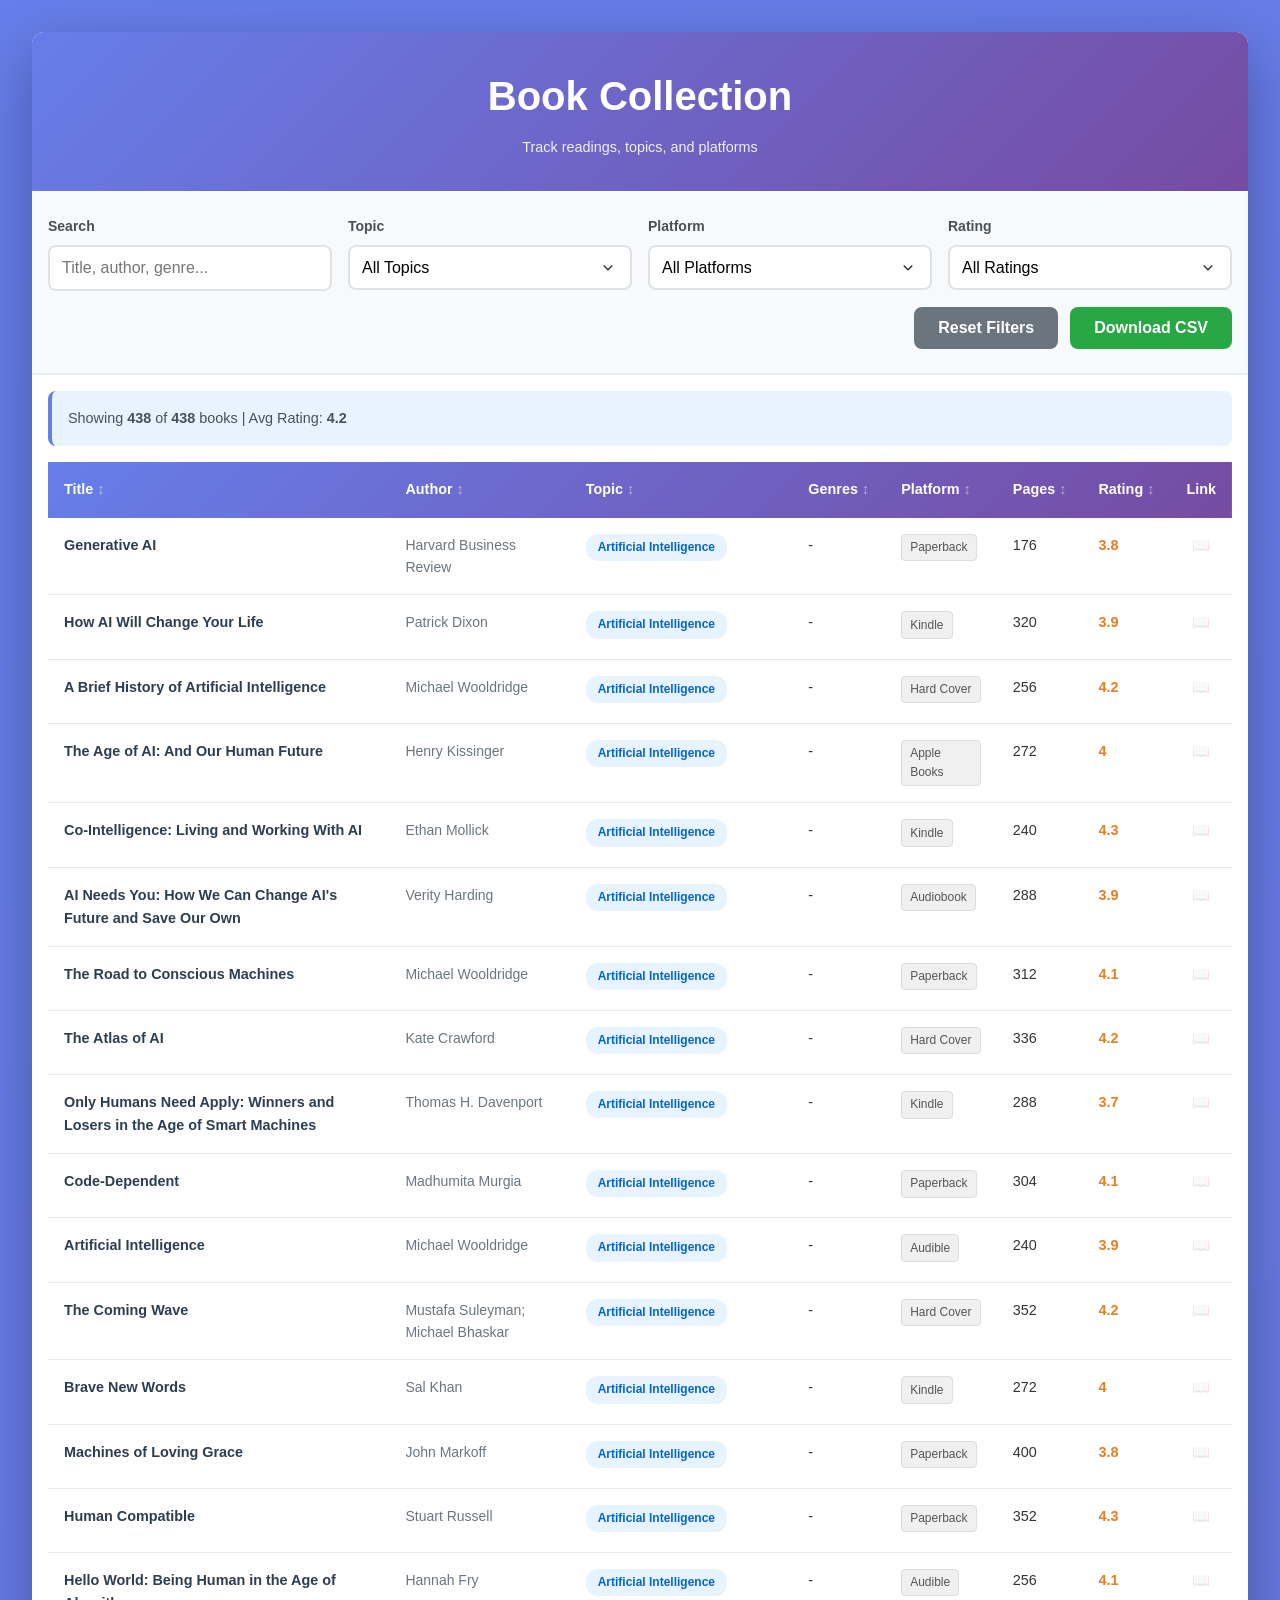
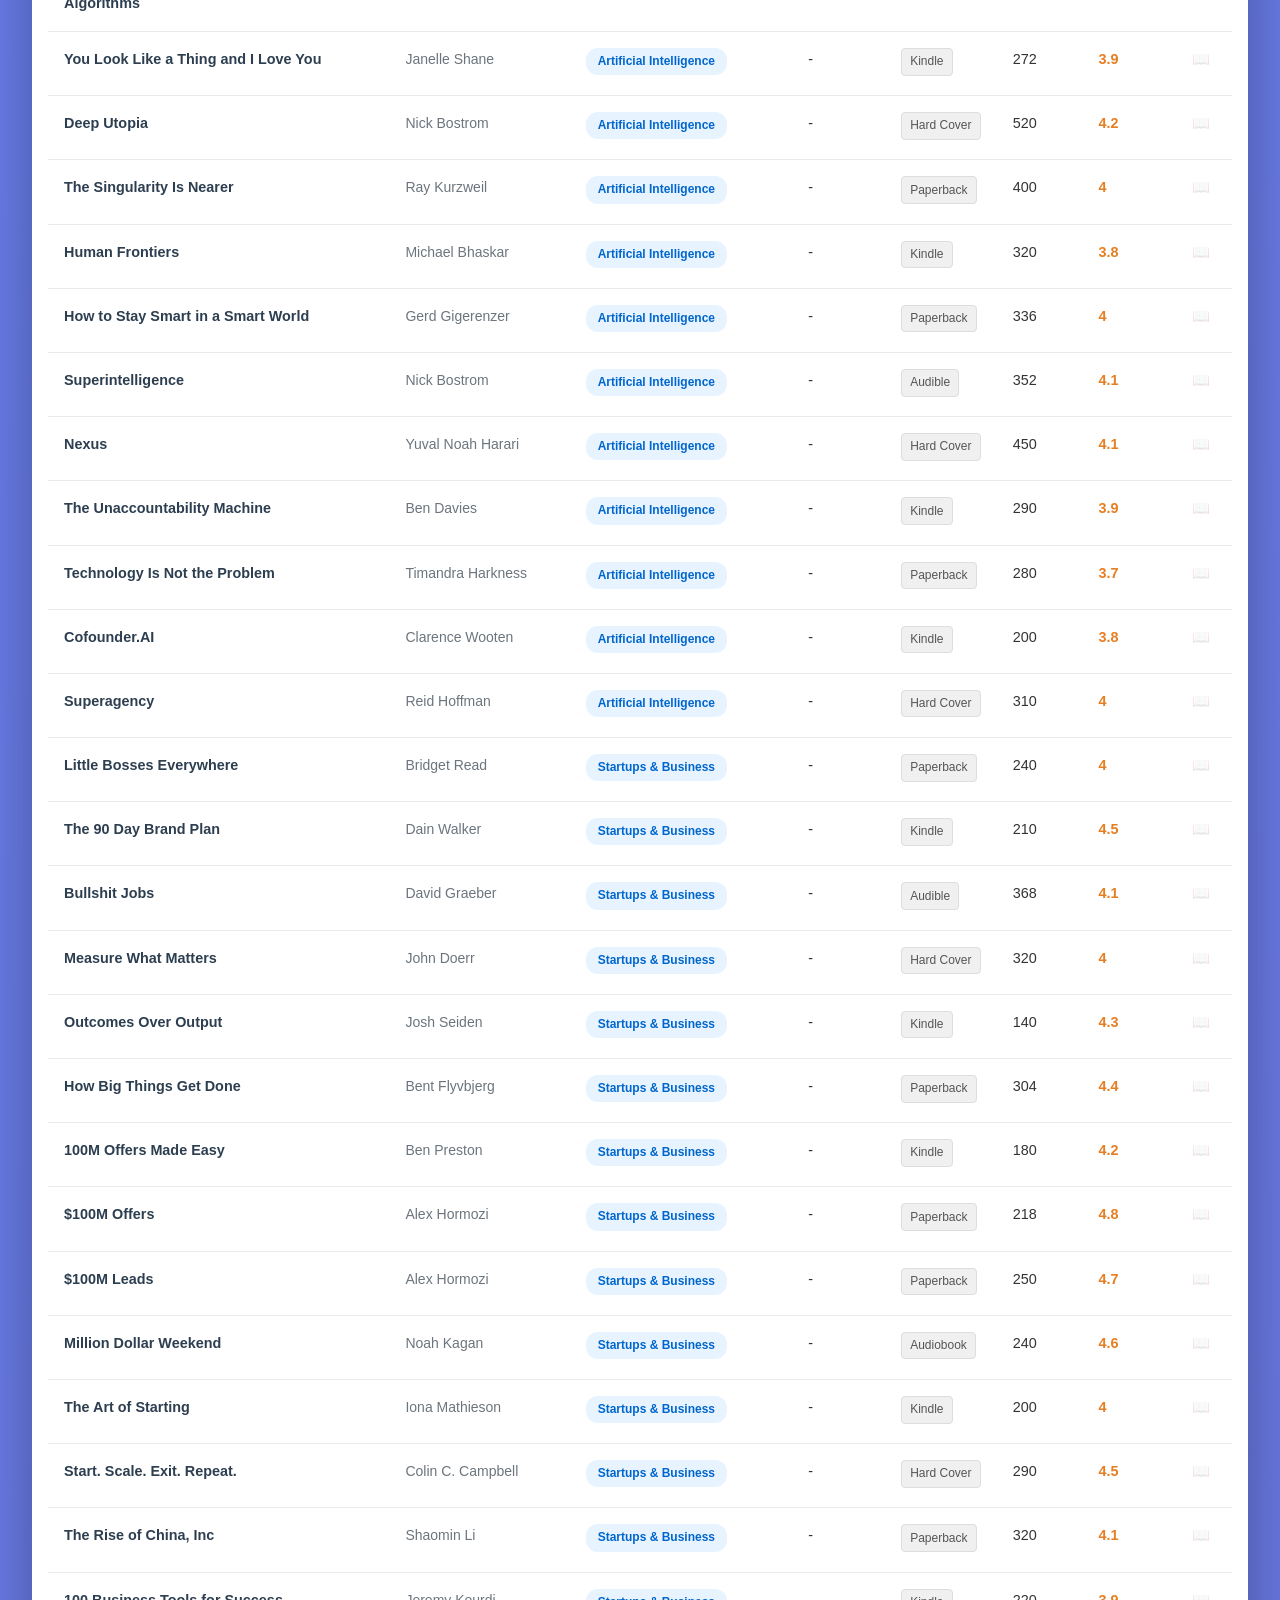
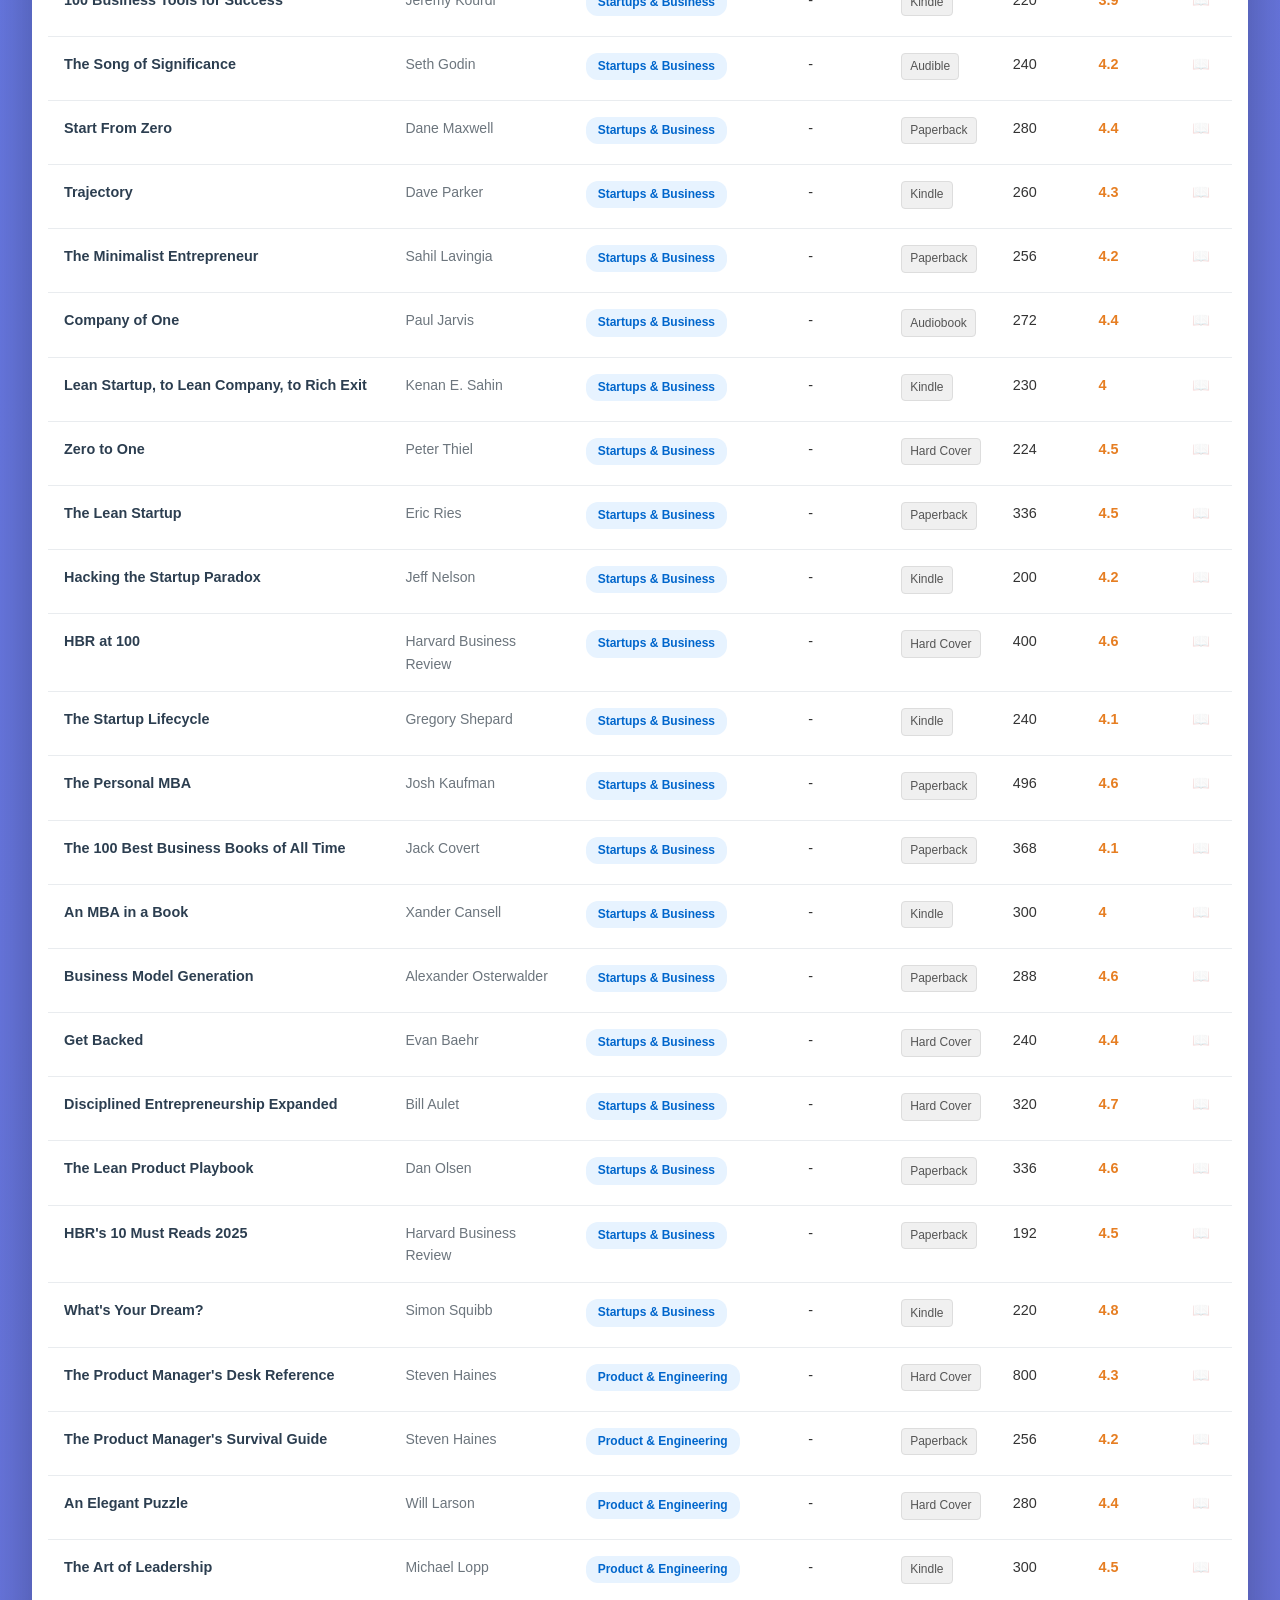
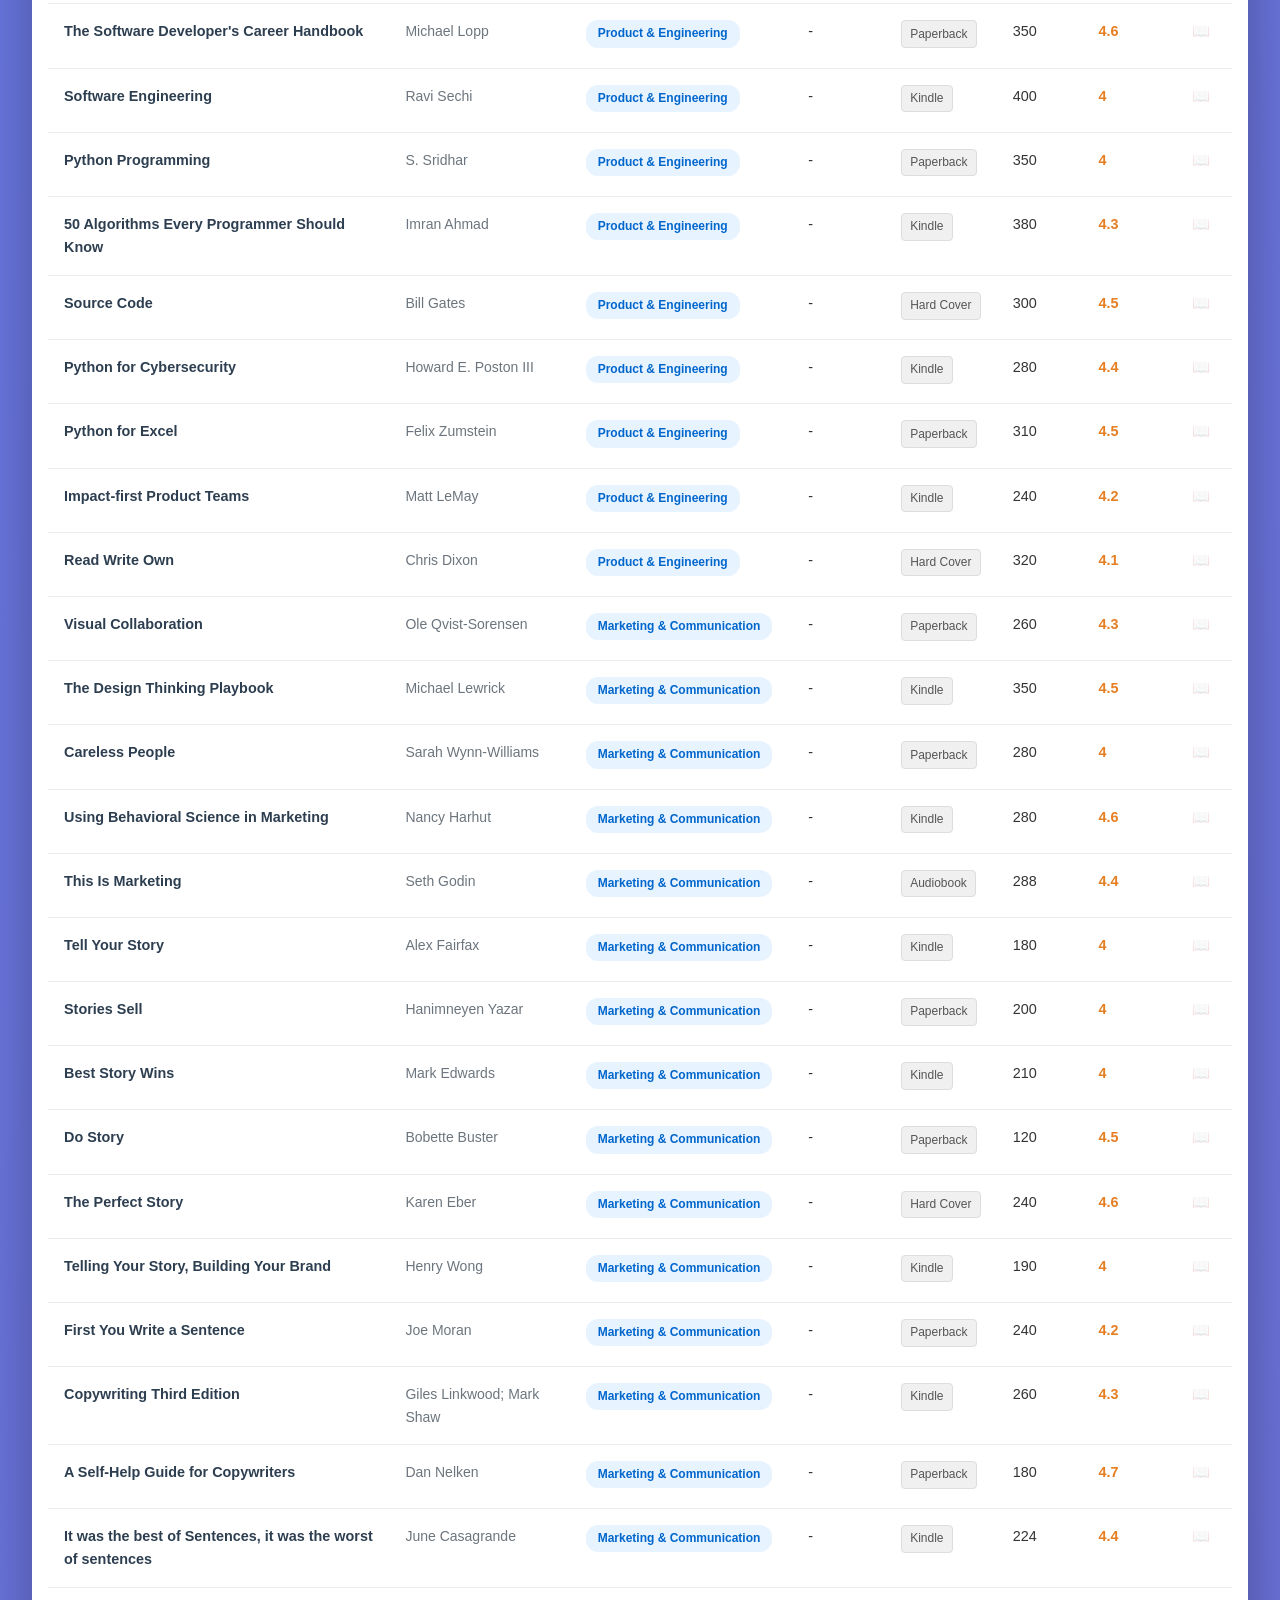
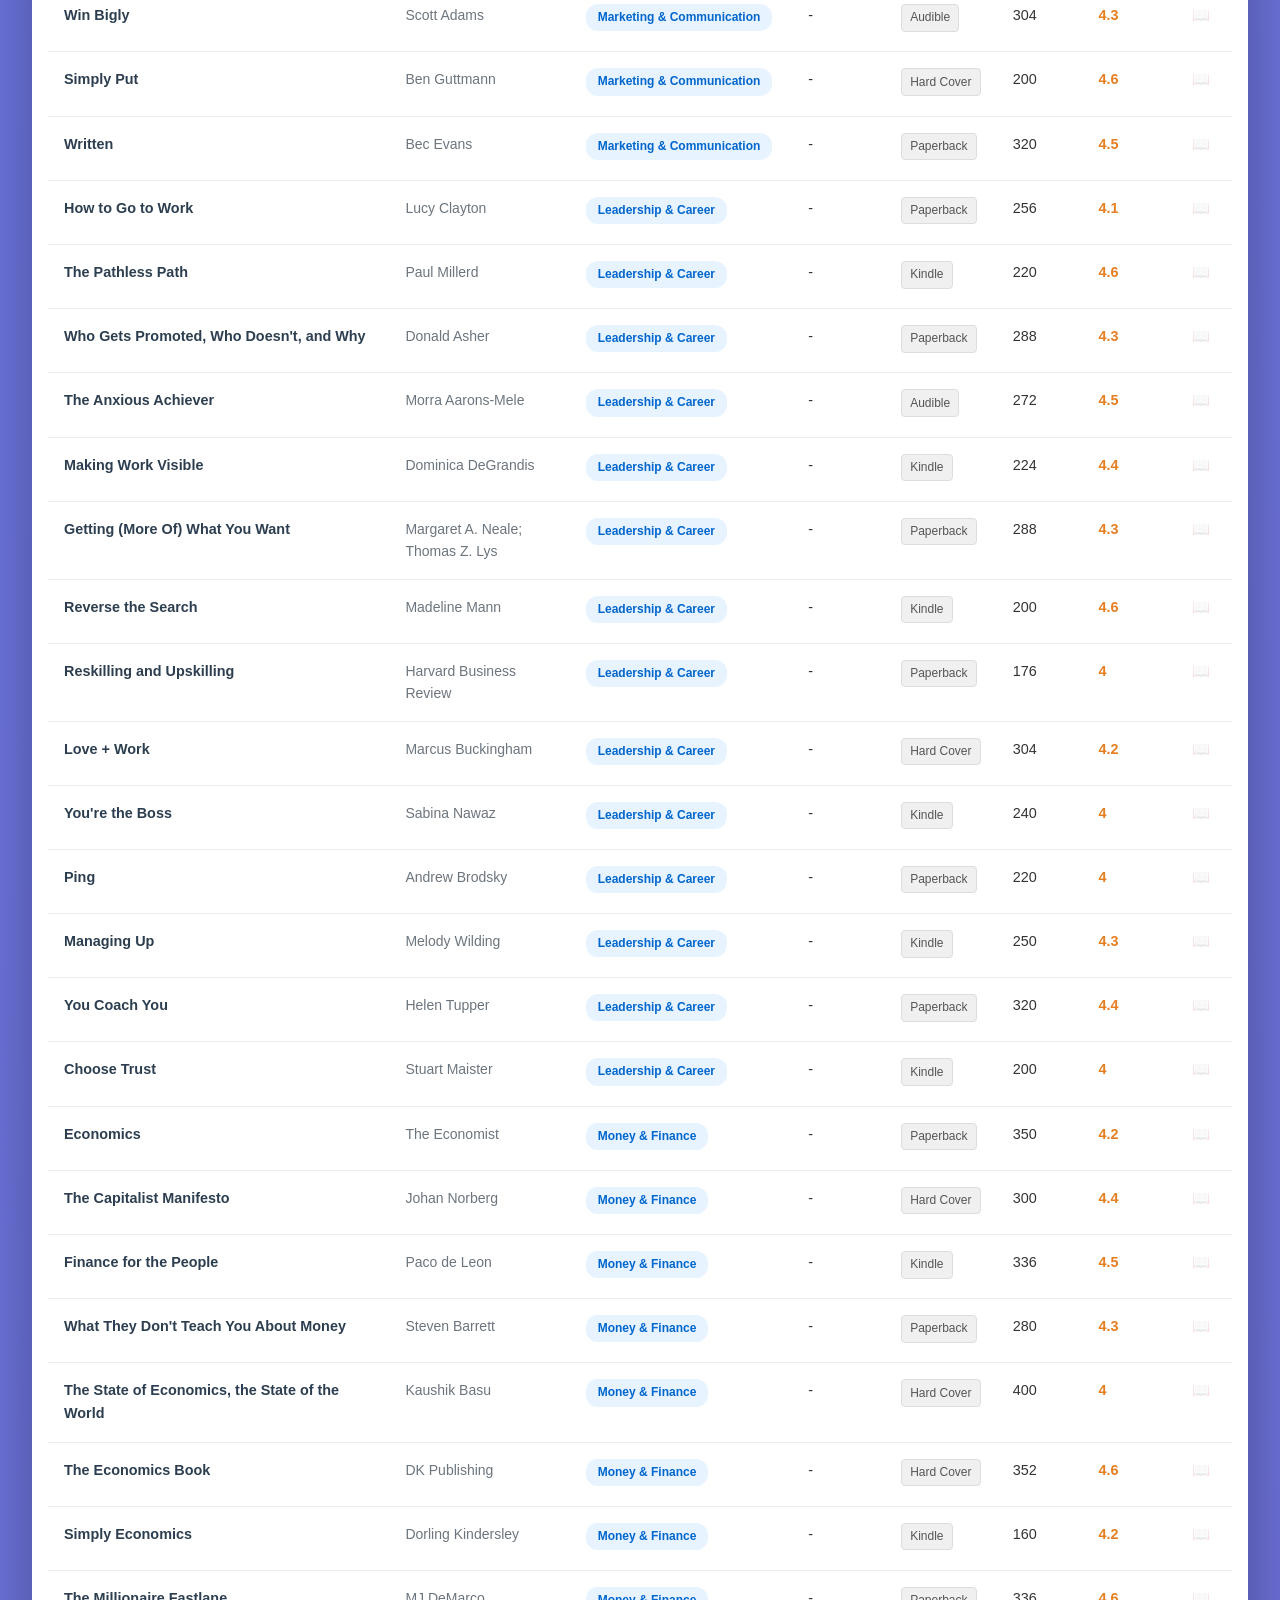
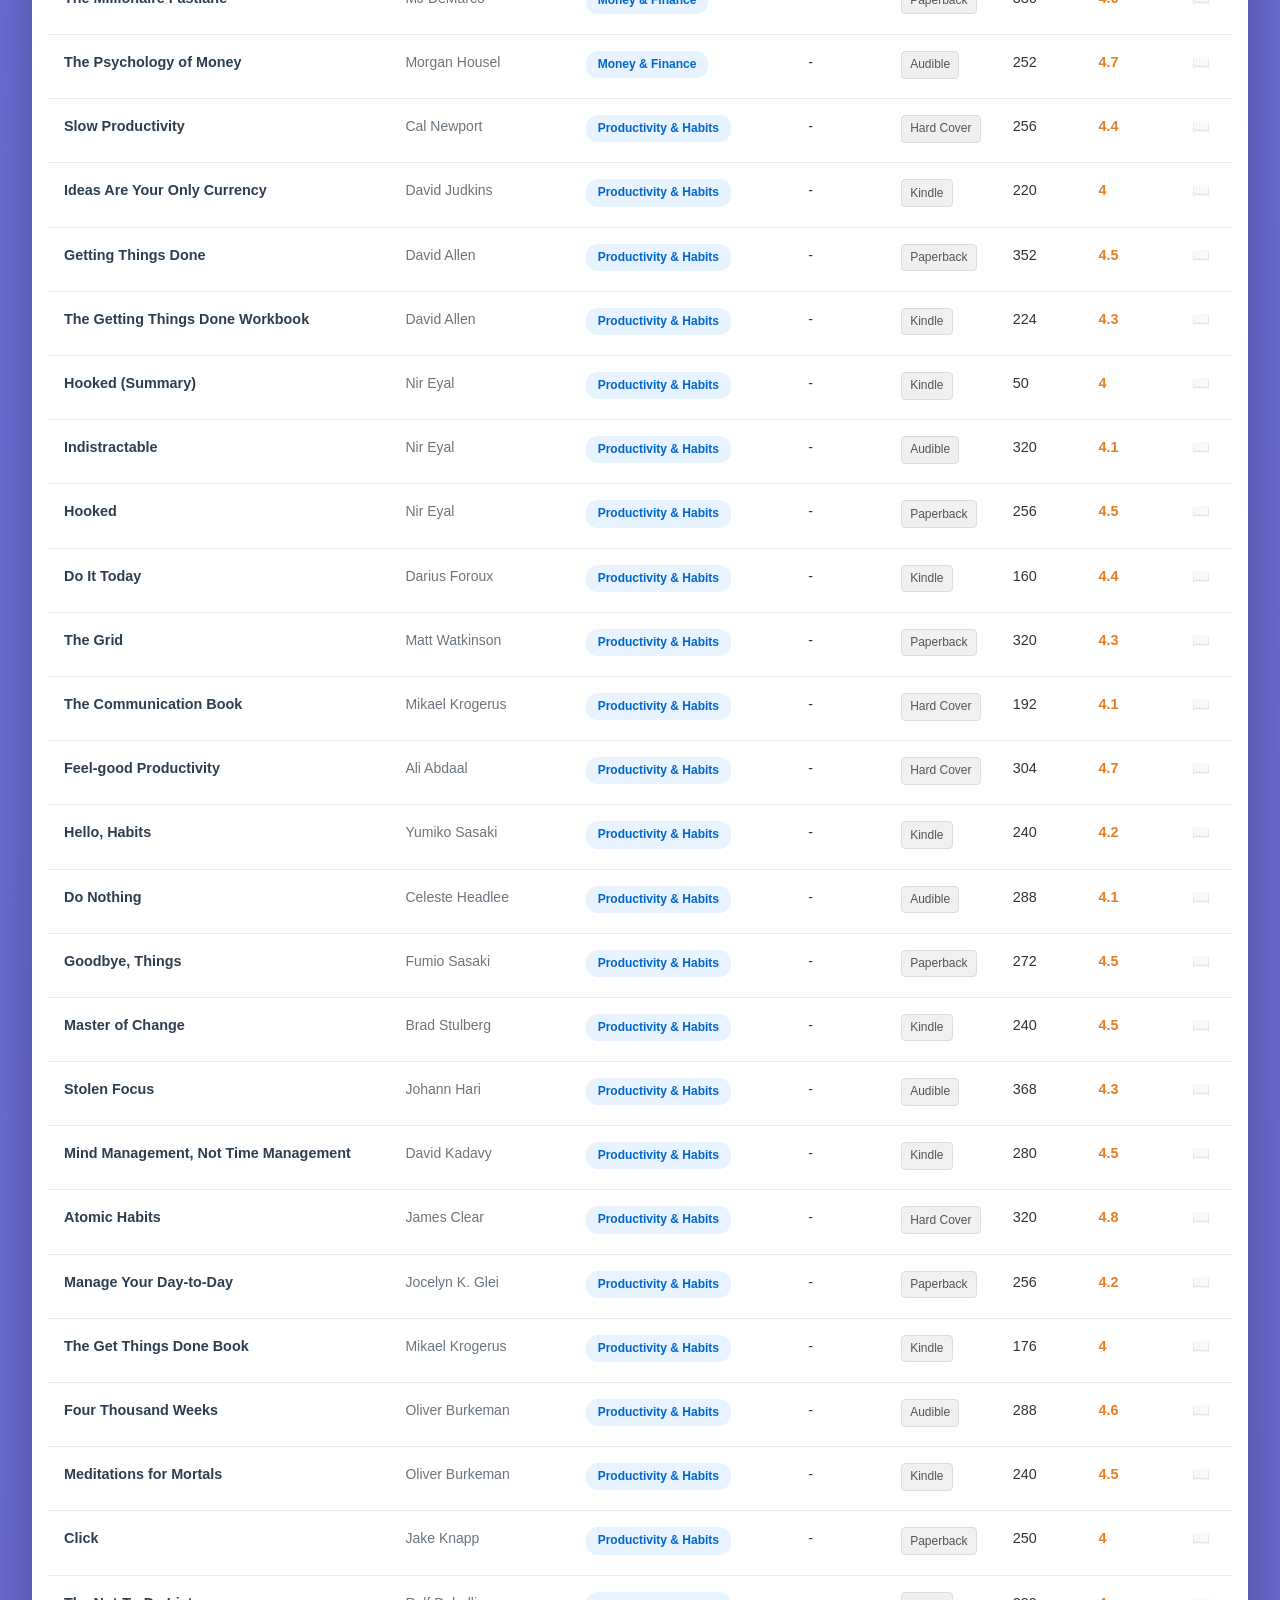
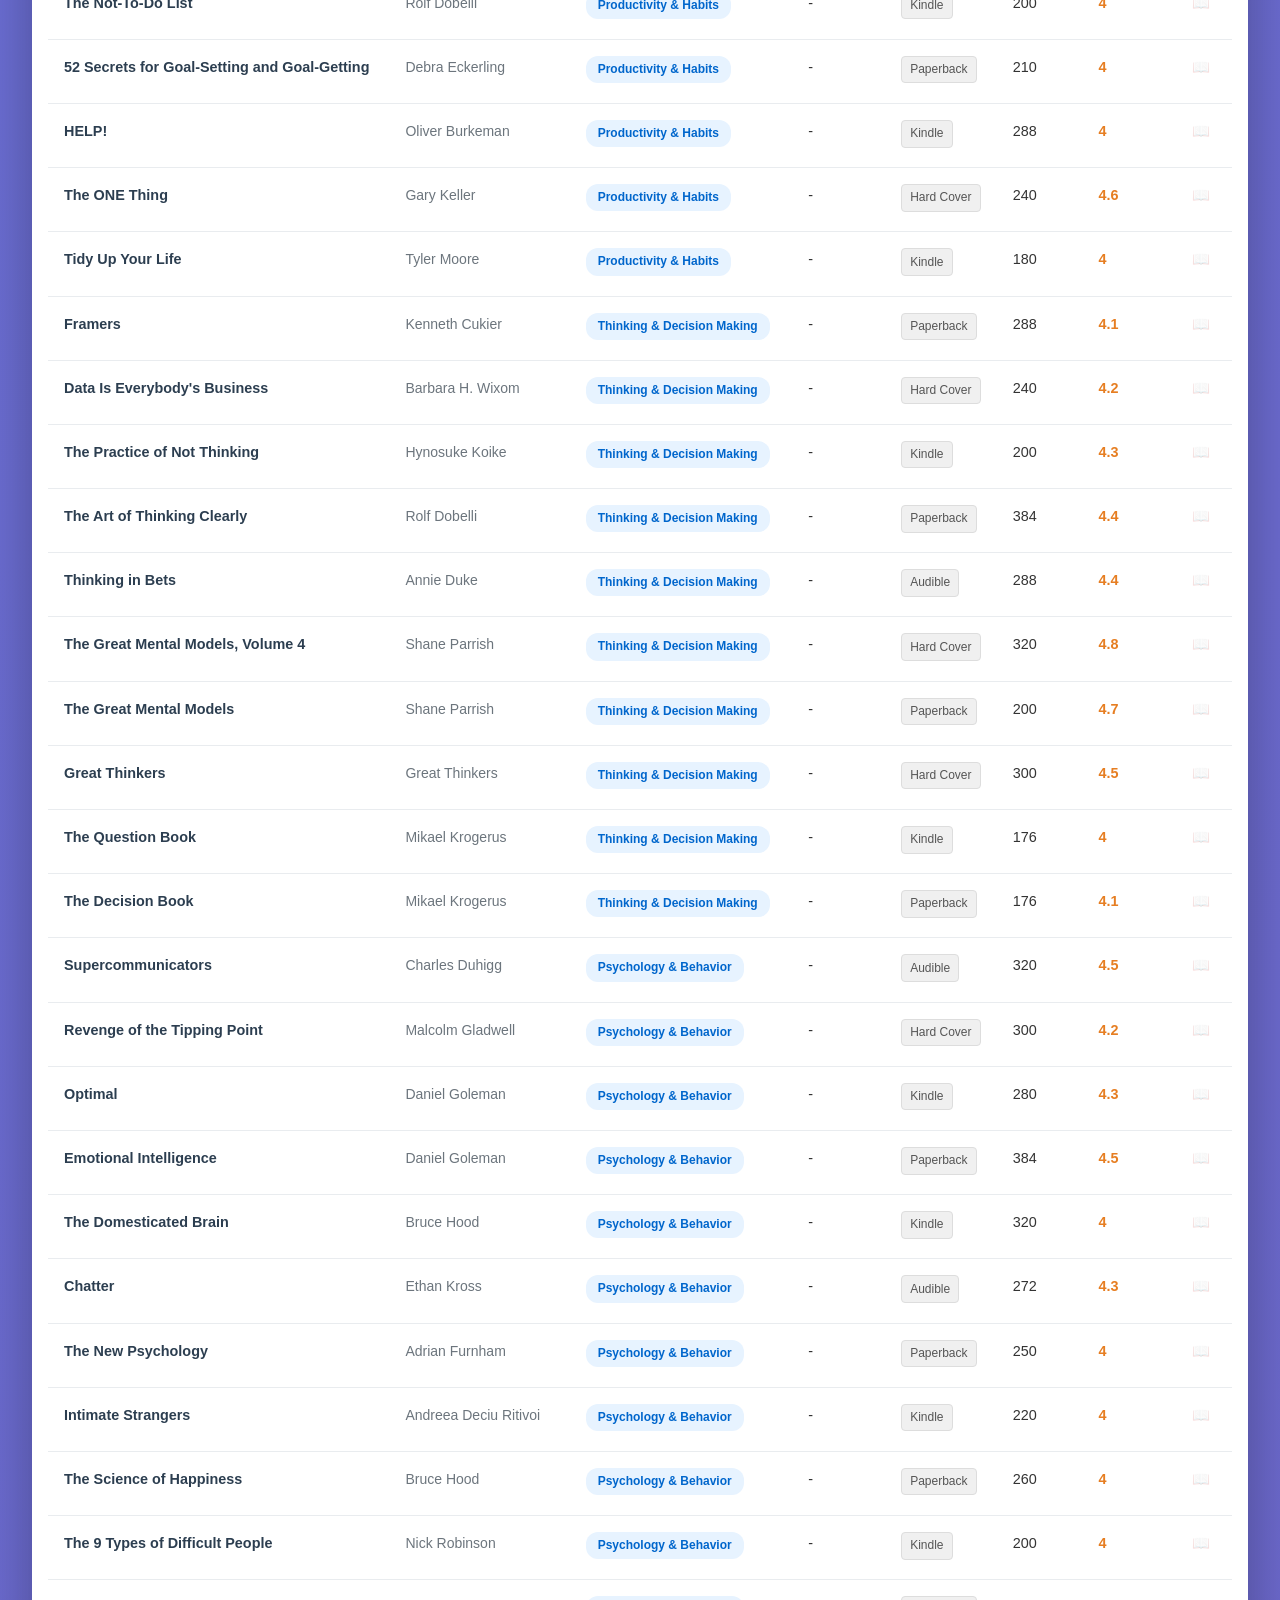
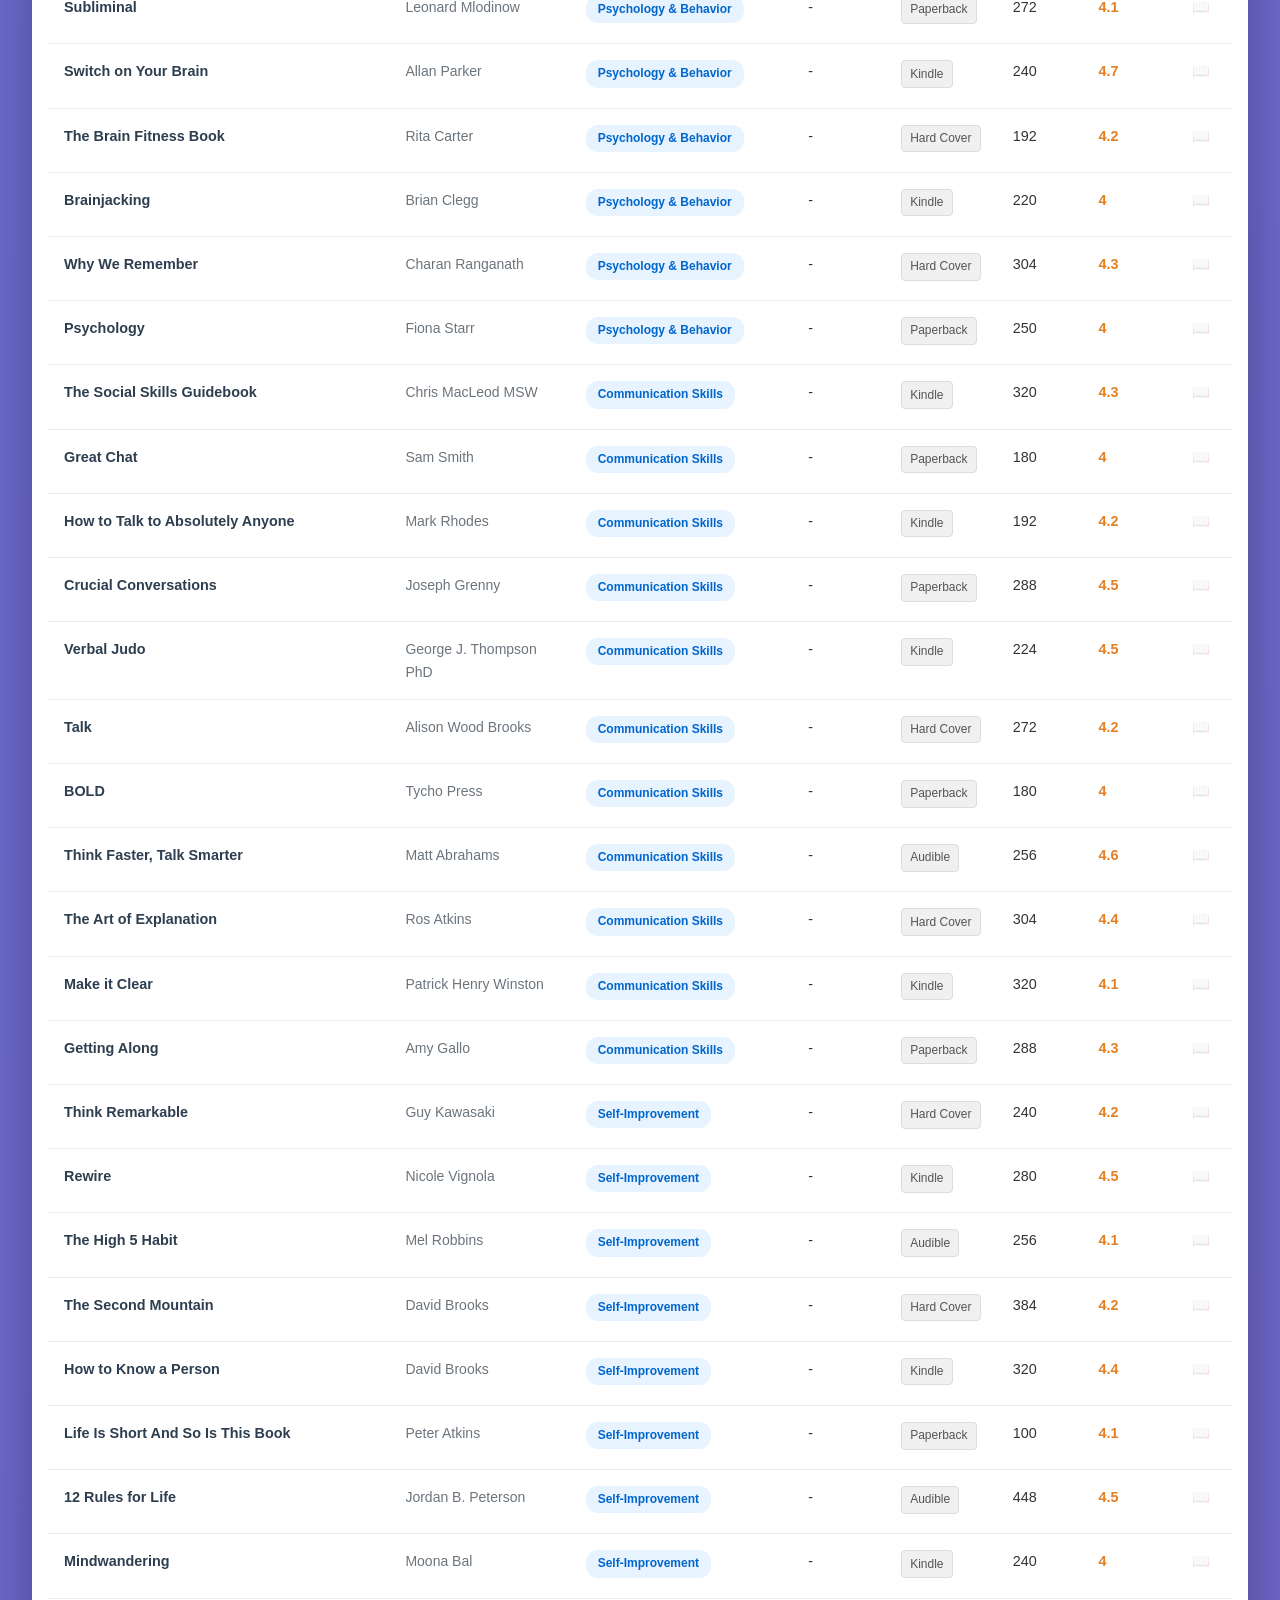
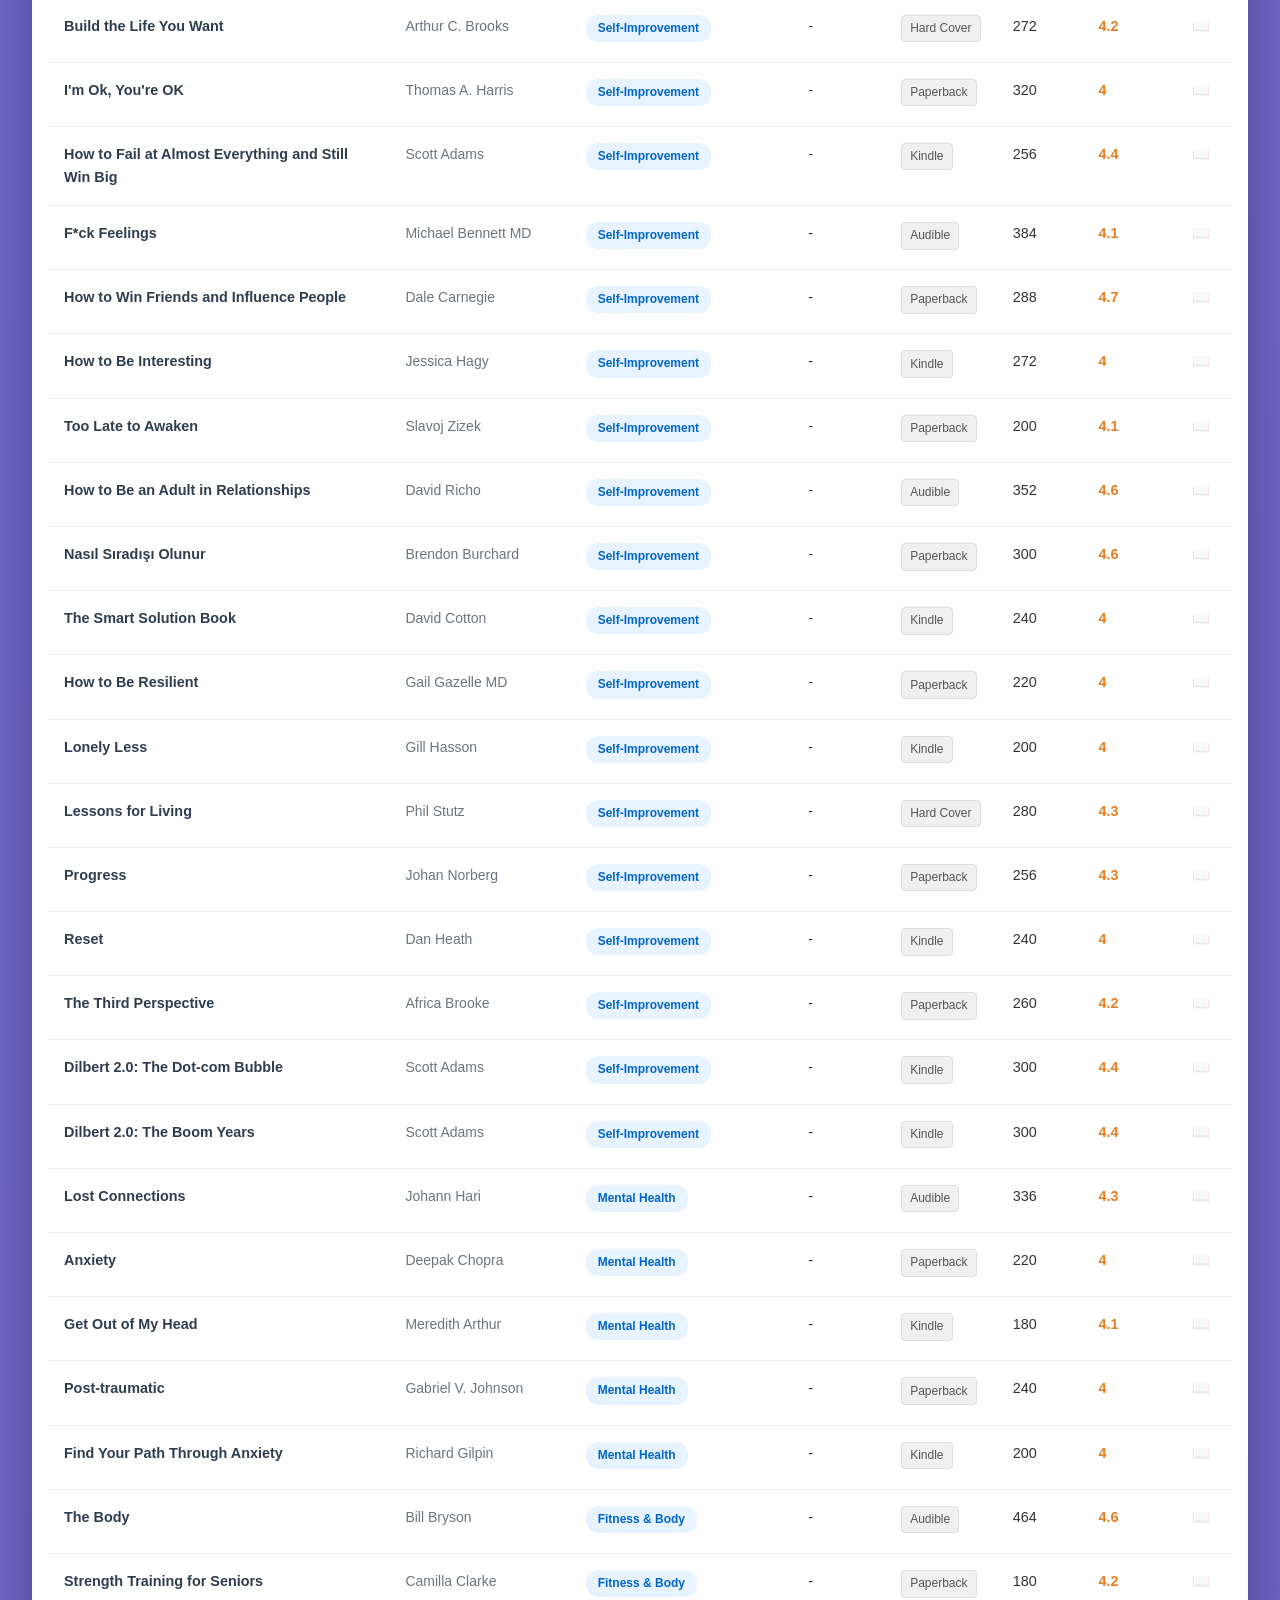
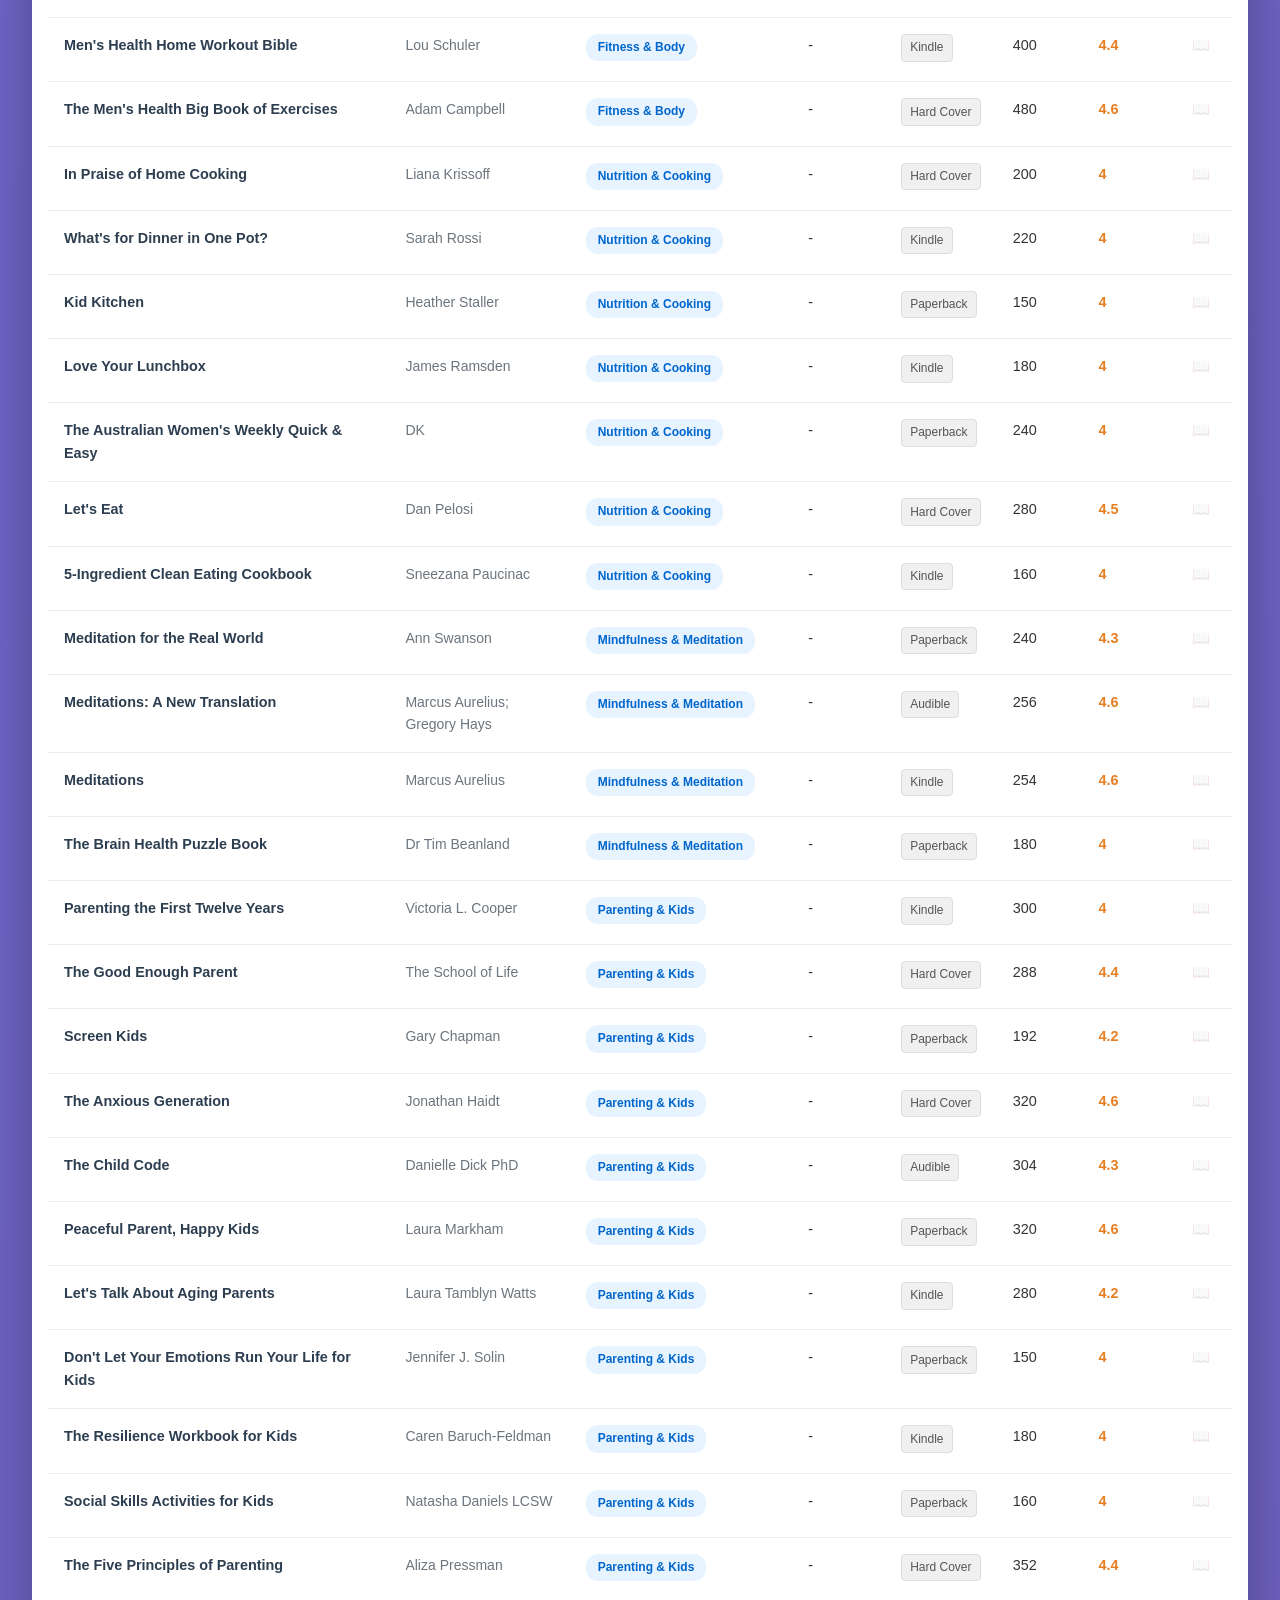
==== commit d069b37a: "Update index.html" ====
--- a/index.html
+++ b/index.html
@@ -116,25 +116,10 @@
             width: 100%;
         }
 
-        .btn-primary {
-            background: linear-gradient(135deg, #667eea 0%, #764ba2 100%);
-            color: white;
-        }
-
-        .btn-secondary {
-            background: #6c757d;
-            color: white;
-        }
-
-        .btn-success {
-            background: #28a745;
-            color: white;
-        }
-
-        .btn-secondary:hover, .btn-success:hover, .btn-primary:hover {
-            opacity: 0.9;
-            transform: translateY(-2px);
-        }
+        .btn-primary { background: linear-gradient(135deg, #667eea 0%, #764ba2 100%); color: white; }
+        .btn-secondary { background: #6c757d; color: white; }
+        .btn-success { background: #28a745; color: white; }
+        .btn-secondary:hover, .btn-success:hover, .btn-primary:hover { opacity: 0.9; transform: translateY(-2px); }
 
         .stats {
             padding: 1rem;
@@ -174,24 +159,10 @@
             white-space: nowrap;
         }
 
-        th:hover {
-            background: rgba(255, 255, 255, 0.1);
-        }
-
-        th.sortable::after {
-            content: ' ↕';
-            opacity: 0.5;
-        }
-
-        th.sort-asc::after {
-            content: ' ↑';
-            opacity: 1;
-        }
-
-        th.sort-desc::after {
-            content: ' ↓';
-            opacity: 1;
-        }
+        th:hover { background: rgba(255, 255, 255, 0.1); }
+        th.sortable::after { content: ' ↕'; opacity: 0.5; }
+        th.sort-asc::after { content: ' ↑'; opacity: 1; }
+        th.sort-desc::after { content: ' ↓'; opacity: 1; }
 
         td {
             padding: 1rem 0.75rem;
@@ -199,14 +170,9 @@
             vertical-align: top;
         }
 
-        tbody tr:hover {
-            background-color: #f8f9fa;
-        }
-
-        .rating {
-            font-weight: bold;
-            color: #e67e22;
-        }
+        tbody tr:hover { background-color: #f8f9fa; }
+
+        .rating { font-weight: bold; color: #e67e22; }
 
         .topic-tag {
             display: inline-block;
@@ -217,6 +183,20 @@
             font-size: 0.75rem;
             font-weight: 600;
             white-space: nowrap;
+            margin-right: 4px;
+            margin-bottom: 4px;
+        }
+        
+        .genre-tag {
+            display: inline-block;
+            padding: 0.2rem 0.5rem;
+            background: #f0fff4;
+            color: #276749;
+            border: 1px solid #c6f6d5;
+            border-radius: 4px;
+            font-size: 0.7rem;
+            margin-right: 3px;
+            margin-bottom: 3px;
         }
         
         .platform-badge {
@@ -229,24 +209,18 @@
             border: 1px solid #ddd;
         }
 
-        .book-title {
-            font-weight: 600;
-            color: #2c3e50;
-        }
-
-        .author {
-            color: #6c757d;
-            font-size: 0.875rem;
-        }
-
-        /* Mobile Details Styles */
-        .mobile-details {
-            display: none;
-        }
-        
-        .toggle-icon {
-            display: none;
-        }
+        .book-title { font-weight: 600; color: #2c3e50; }
+        .author { color: #6c757d; font-size: 0.875rem; }
+
+        .goodreads-icon {
+            text-decoration: none;
+            font-size: 1.2rem;
+            filter: grayscale(100%);
+            transition: filter 0.2s;
+        }
+        .goodreads-icon:hover { filter: grayscale(0%); }
+
+        .mobile-details, .toggle-icon { display: none; }
 
         footer {
             text-align: center;
@@ -256,32 +230,12 @@
             font-size: 0.875rem;
         }
 
-        /* Loading state */
-        .loading {
-            text-align: center;
-            padding: 3rem;
-            color: #6c757d;
-        }
-        
-        /* Description text */
-        .desc-text {
-            font-style: italic;
-            color: #666;
-            font-size: 0.85rem;
-            margin-top: 0.5rem;
-            display: block;
-        }
-
-        /* Responsive Breakpoints */
-        
-        /* Tablet & Desktop: Grid Filters */
+        .loading { text-align: center; padding: 3rem; color: #6c757d; }
+        .desc-text { font-style: italic; color: #666; font-size: 0.85rem; margin-top: 0.5rem; display: block; }
+
         @media (min-width: 768px) {
             header h1 { font-size: 2.5rem; }
-            .filters {
-                display: grid;
-                grid-template-columns: repeat(2, 1fr);
-                gap: 1rem;
-            }
+            .filters { display: grid; grid-template-columns: repeat(2, 1fr); gap: 1rem; }
             .filter-group:first-child { grid-column: 1 / -1; }
             .actions { flex-direction: row; justify-content: flex-end; }
             button { width: auto; }
@@ -291,17 +245,15 @@
 
         @media (min-width: 1024px) {
             body { padding: 2rem; }
-            .filters { grid-template-columns: repeat(4, 1fr); } /* 4 columns for more filters */
-            .filter-group:first-child { grid-column: span 1; } /* Search takes 1 slot */
-        }
-
-        /* Mobile View: Accordion */
+            .filters { grid-template-columns: repeat(4, 1fr); }
+            .filter-group:first-child { grid-column: span 1; }
+        }
+
         @media (max-width: 767px) {
             thead { display: none; }
             tr { display: block; border-bottom: 1px solid #e9ecef; }
-            td { display: none; } /* Hide normal columns */
+            td { display: none; }
             
-            /* Show Title Column as Main Card */
             td.book-title {
                 display: block;
                 width: 100%;
@@ -317,7 +269,7 @@
             }
 
             .mobile-details {
-                display: none; /* Hidden by default */
+                display: none;
                 margin-top: 1rem;
                 padding-top: 1rem;
                 border-top: 1px dashed #e9ecef;
@@ -373,19 +325,18 @@
             <div class="filters">
                 <div class="filter-group">
                     <label for="searchInput">Search</label>
-                    <input type="text" id="searchInput" placeholder="Title, author, description...">
+                    <input type="text" id="searchInput" placeholder="Title, author, genre...">
                 </div>
                 <div class="filter-group">
                     <label for="topicFilter">Topic</label>
-                    <select id="topicFilter">
-                        <option value="">All Topics</option>
-                    </select>
+                    <select id="topicFilter"><option value="">All Topics</option></select>
                 </div>
                 <div class="filter-group">
                     <label for="platformFilter">Platform</label>
                     <select id="platformFilter">
                         <option value="">All Platforms</option>
                         <option value="Kindle">Kindle</option>
+                        <option value="Paperback">Paperback</option>
                         <option value="Hard Cover">Hard Cover</option>
                         <option value="Apple Books">Apple Books</option>
                         <option value="Audible">Audible</option>
@@ -418,16 +369,15 @@
                         <th class="sortable" data-sort="title">Title</th>
                         <th class="sortable" data-sort="author">Author</th>
                         <th class="sortable" data-sort="topics">Topic</th>
-                        <th class="sortable" data-sort="year">Year</th>
+                        <th class="sortable" data-sort="genres">Genres</th>
                         <th class="sortable" data-sort="platform">Platform</th>
                         <th class="sortable" data-sort="total_pages">Pages</th>
                         <th class="sortable" data-sort="rating">Rating</th>
+                        <th>Link</th>
                     </tr>
                 </thead>
                 <tbody id="booksTableBody">
-                    <tr>
-                        <td colspan="7" class="loading">Loading books...</td>
-                    </tr>
+                    <tr><td colspan="8" class="loading">Loading books...</td></tr>
                 </tbody>
             </table>
         </div>
@@ -442,28 +392,60 @@
         let filteredBooks = [];
         let currentSort = { column: null, direction: 'asc' };
 
-        // We will build topics dynamically from JSON now
-        
+        // --- Custom Category Structure ---
+        const categoryStructure = {
+            'CAREER & BUSINESS': [
+                'Artificial Intelligence',
+                'Startups & Business',
+                'Product & Engineering',
+                'Marketing & Communication',
+                'Leadership & Career',
+                'Money & Finance'
+            ],
+            'PERSONAL DEVELOPMENT': [
+                'Productivity & Habits',
+                'Thinking & Decision Making',
+                'Psychology & Behavior',
+                'Communication Skills',
+                'Self-Improvement',
+                'Mental Health'
+            ],
+            'HEALTH & WELLNESS': [
+                'Fitness & Body',
+                'Nutrition & Cooking',
+                'Mindfulness & Meditation'
+            ],
+            'FAMILY & RELATIONSHIPS': [
+                'Parenting & Kids',
+                'Marriage & Partnership',
+                'Family Life',
+                'Relationships & People'
+            ],
+            'LIFE & HOME': [
+                'Coffee Culture',
+                'Language Learning',
+                'Contemporary Fiction',
+                'Ideas & Society',
+                'History & Culture',
+                'Science & Nature'
+            ]
+        };
+
         async function loadBooks() {
             try {
                 const response = await fetch('books.json');
                 if (!response.ok) throw new Error(`HTTP error! status: ${response.status}`);
                 const data = await response.json();
-                
                 allBooks = Array.isArray(data) ? data : (data.books || []);
                 filteredBooks = [...allBooks];
-                
                 populateTopicFilter();
                 renderTable();
                 updateStats();
-                
                 document.getElementById('lastUpdated').textContent = new Date().toLocaleDateString();
             } catch (error) {
                 console.error('Error loading books:', error);
                 document.getElementById('booksTableBody').innerHTML = 
-                    `<tr><td colspan="7" style="text-align: center; padding: 2rem; color: #dc3545;">
-                        Error loading books.json.
-                    </td></tr>`;
+                    `<tr><td colspan="8" style="text-align: center; padding: 2rem; color: #dc3545;">Error loading books.json.</td></tr>`;
             }
         }
 
@@ -471,22 +453,54 @@
             const topicFilter = document.getElementById('topicFilter');
             topicFilter.innerHTML = '<option value="">All Topics</option>';
             
-            // Get unique topics and count
             const topicCounts = {};
             allBooks.forEach(book => {
                 const topic = book.topics || 'Uncategorized';
                 topicCounts[topic] = (topicCounts[topic] || 0) + 1;
             });
 
-            // Sort topics alphabetically
-            const sortedTopics = Object.keys(topicCounts).sort();
-
-            sortedTopics.forEach(topic => {
-                const option = document.createElement('option');
-                option.value = topic;
-                option.textContent = `${topic} (${topicCounts[topic]})`;
-                topicFilter.appendChild(option);
+            // Iterate over categoryStructure to create grouped options
+            const processedTopics = new Set();
+
+            for (const [mainCategory, subCategories] of Object.entries(categoryStructure)) {
+                const optgroup = document.createElement('optgroup');
+                optgroup.label = `📂 ${mainCategory}`;
+                let hasOptions = false;
+
+                subCategories.forEach(sub => {
+                    if (topicCounts[sub]) {
+                        const option = document.createElement('option');
+                        option.value = sub;
+                        option.textContent = `${sub} (${topicCounts[sub]})`;
+                        optgroup.appendChild(option);
+                        processedTopics.add(sub);
+                        hasOptions = true;
+                    }
+                });
+
+                if (hasOptions) {
+                    topicFilter.appendChild(optgroup);
+                }
+            }
+
+            // Handle "Other" topics not in the structure
+            const otherGroup = document.createElement('optgroup');
+            otherGroup.label = '📂 OTHER';
+            let hasOtherOptions = false;
+
+            Object.keys(topicCounts).sort().forEach(topic => {
+                if (!processedTopics.has(topic)) {
+                    const option = document.createElement('option');
+                    option.value = topic;
+                    option.textContent = `${topic} (${topicCounts[topic]})`;
+                    otherGroup.appendChild(option);
+                    hasOtherOptions = true;
+                }
             });
+
+            if (hasOtherOptions) {
+                topicFilter.appendChild(otherGroup);
+            }
         }
 
         function filterBooks() {
@@ -496,10 +510,11 @@
             const minRating = document.getElementById('ratingFilter').value;
 
             filteredBooks = allBooks.filter(book => {
-                // Search in Title, Author, and Description
+                const genresStr = (book.genres || []).join(' ').toLowerCase();
                 const matchesSearch = (book.title && book.title.toLowerCase().includes(searchTerm)) || 
                                      (book.author && book.author.toLowerCase().includes(searchTerm)) ||
-                                     (book.description && book.description.toLowerCase().includes(searchTerm));
+                                     (book.description && book.description.toLowerCase().includes(searchTerm)) ||
+                                     genresStr.includes(searchTerm);
                 
                 const matchesTopic = !selectedTopic || (book.topics === selectedTopic);
                 const matchesPlatform = !selectedPlatform || (book.platform === selectedPlatform);
@@ -507,7 +522,6 @@
 
                 return matchesSearch && matchesTopic && matchesPlatform && matchesRating;
             });
-
             renderTable();
             updateStats();
         }
@@ -523,25 +537,21 @@
             filteredBooks.sort((a, b) => {
                 let aVal = a[column];
                 let bVal = b[column];
-
+                if (column === 'genres') {
+                    aVal = (a[column] || []).join(', ');
+                    bVal = (b[column] || []).join(', ');
+                }
                 if (aVal == null) aVal = '';
                 if (bVal == null) bVal = '';
-
-                // Check if numeric sort needed
-                if (typeof aVal === 'number' && typeof bVal === 'number') {
-                    return currentSort.direction === 'asc' ? aVal - bVal : bVal - aVal;
-                }
-
+                if (typeof aVal === 'number' && typeof bVal === 'number') return currentSort.direction === 'asc' ? aVal - bVal : bVal - aVal;
                 if (typeof aVal === 'string') {
                     aVal = aVal.toLowerCase();
                     bVal = bVal.toLowerCase();
                 }
-
                 if (aVal < bVal) return currentSort.direction === 'asc' ? -1 : 1;
                 if (aVal > bVal) return currentSort.direction === 'asc' ? 1 : -1;
                 return 0;
             });
-
             renderTable();
             updateSortIndicators();
         }
@@ -557,21 +567,23 @@
 
         function toggleRow(index) {
             if (window.innerWidth >= 768) return;
-            const row = document.getElementById(`row-${index}`);
-            if (row) {
-                row.classList.toggle('expanded');
-            }
+            document.getElementById(`row-${index}`).classList.toggle('expanded');
         }
 
         function renderTable() {
             const tbody = document.getElementById('booksTableBody');
-            
             if (filteredBooks.length === 0) {
-                tbody.innerHTML = '<tr><td colspan="7" style="text-align: center; padding: 2rem; color: #6c757d;">No books found matching your filters.</td></tr>';
+                tbody.innerHTML = '<tr><td colspan="8" style="text-align: center; padding: 2rem; color: #6c757d;">No books found.</td></tr>';
                 return;
             }
 
-            tbody.innerHTML = filteredBooks.map((book, index) => `
+            tbody.innerHTML = filteredBooks.map((book, index) => {
+                const genreTags = (book.genres || []).map(g => `<span class="genre-tag">${g}</span>`).join('');
+                const linkIcon = book.goodreads_link 
+                    ? `<a href="${book.goodreads_link}" target="_blank" class="goodreads-icon" title="View on Goodreads">📖</a>` 
+                    : '<span style="opacity:0.2">📖</span>';
+
+                return `
                 <tr id="row-${index}" class="book-row">
                     <td class="book-title" onclick="toggleRow(${index})">
                         <div class="title-content">
@@ -581,11 +593,11 @@
                         <div class="mobile-details">
                             <p><strong>Author:</strong> ${book.author || 'Unknown'}</p>
                             <p><strong>Topic:</strong> <span class="topic-tag">${book.topics || 'None'}</span></p>
+                            ${genreTags ? `<p><strong>Genres:</strong> <div>${genreTags}</div></p>` : ''}
                             <p><strong>Platform:</strong> <span class="platform-badge">${book.platform || '-'}</span></p>
-                            <p><strong>Year:</strong> ${book.year || '-'}</p>
                             <p><strong>Pages:</strong> ${book.total_pages || '-'}</p>
-                            <p><strong>Language:</strong> ${book.language || '-'}</p>
                             <p><strong>Rating:</strong> <span class="rating">${book.rating || '-'}</span></p>
+                            <p><strong>Link:</strong> ${linkIcon}</p>
                             <div class="desc-block">
                                 <strong>About:</strong> <br>
                                 <span class="desc-text">${book.description || 'No description available.'}</span>
@@ -594,25 +606,22 @@
                     </td>
                     <td class="author">${book.author || 'Unknown Author'}</td>
                     <td><span class="topic-tag">${book.topics || 'Uncategorized'}</span></td>
-                    <td>${book.year || '-'}</td>
+                    <td>${genreTags || '-'}</td>
                     <td><span class="platform-badge">${book.platform || '-'}</span></td>
                     <td>${book.total_pages || '-'}</td>
                     <td class="rating">${book.rating ? book.rating : '-'}</td>
+                    <td style="text-align:center">${linkIcon}</td>
                 </tr>
-            `).join('');
+            `}).join('');
         }
 
         function updateStats() {
-            const displayedBooks = filteredBooks.length;
-            const booksWithRating = filteredBooks.filter(b => b.rating);
-            const avgRating = booksWithRating.length > 0 
-                ? (booksWithRating.reduce((sum, book) => sum + Number(book.rating), 0) / booksWithRating.length).toFixed(1)
+            const displayed = filteredBooks.length;
+            const withRating = filteredBooks.filter(b => b.rating);
+            const avgRating = withRating.length > 0 
+                ? (withRating.reduce((sum, b) => sum + Number(b.rating), 0) / withRating.length).toFixed(1) 
                 : 0;
-
-            document.getElementById('stats').innerHTML = `
-                Showing <strong>${displayedBooks}</strong> of <strong>${allBooks.length}</strong> books | 
-                Average Rating: <strong>${avgRating}</strong>
-            `;
+            document.getElementById('stats').innerHTML = `Showing <strong>${displayed}</strong> of <strong>${allBooks.length}</strong> books | Avg Rating: <strong>${avgRating}</strong>`;
         }
 
         function resetFilters() {
@@ -624,43 +633,28 @@
         }
 
         function downloadCSV() {
-            const headers = ['Title', 'Author', 'Topic', 'Year', 'Platform', 'Pages', 'Language', 'Rating', 'Description'];
+            const headers = ['Title', 'Author', 'Topic', 'Genres', 'Platform', 'Link'];
             const rows = filteredBooks.map(book => [
                 book.title || '',
                 book.author || '',
                 book.topics || '',
-                book.year || '',
+                (book.genres || []).join('; '),
                 book.platform || '',
-                book.total_pages || '',
-                book.language || '',
-                book.rating || '',
-                book.description || ''
+                book.goodreads_link || ''
             ]);
-
             let csv = headers.join(',') + '\n';
-            rows.forEach(row => {
-                csv += row.map(cell => `"${String(cell).replace(/"/g, '""')}"`).join(',') + '\n';
-            });
-
-            const blob = new Blob([csv], { type: 'text/csv' });
-            const url = window.URL.createObjectURL(blob);
+            rows.forEach(row => csv += row.map(cell => `"${String(cell).replace(/"/g, '""')}"`).join(',') + '\n');
+            const url = window.URL.createObjectURL(new Blob([csv], { type: 'text/csv' }));
             const a = document.createElement('a');
-            a.href = url;
-            a.download = 'books.csv';
-            a.click();
+            a.href = url; a.download = 'books.csv'; a.click();
             window.URL.revokeObjectURL(url);
         }
 
-        // Listeners
         document.getElementById('searchInput').addEventListener('input', filterBooks);
         document.getElementById('topicFilter').addEventListener('change', filterBooks);
         document.getElementById('platformFilter').addEventListener('change', filterBooks);
         document.getElementById('ratingFilter').addEventListener('change', filterBooks);
-
-        document.querySelectorAll('th.sortable').forEach(th => {
-            th.addEventListener('click', () => sortBooks(th.dataset.sort));
-        });
-
+        document.querySelectorAll('th.sortable').forEach(th => th.addEventListener('click', () => sortBooks(th.dataset.sort)));
         loadBooks();
     </script>
 </body>
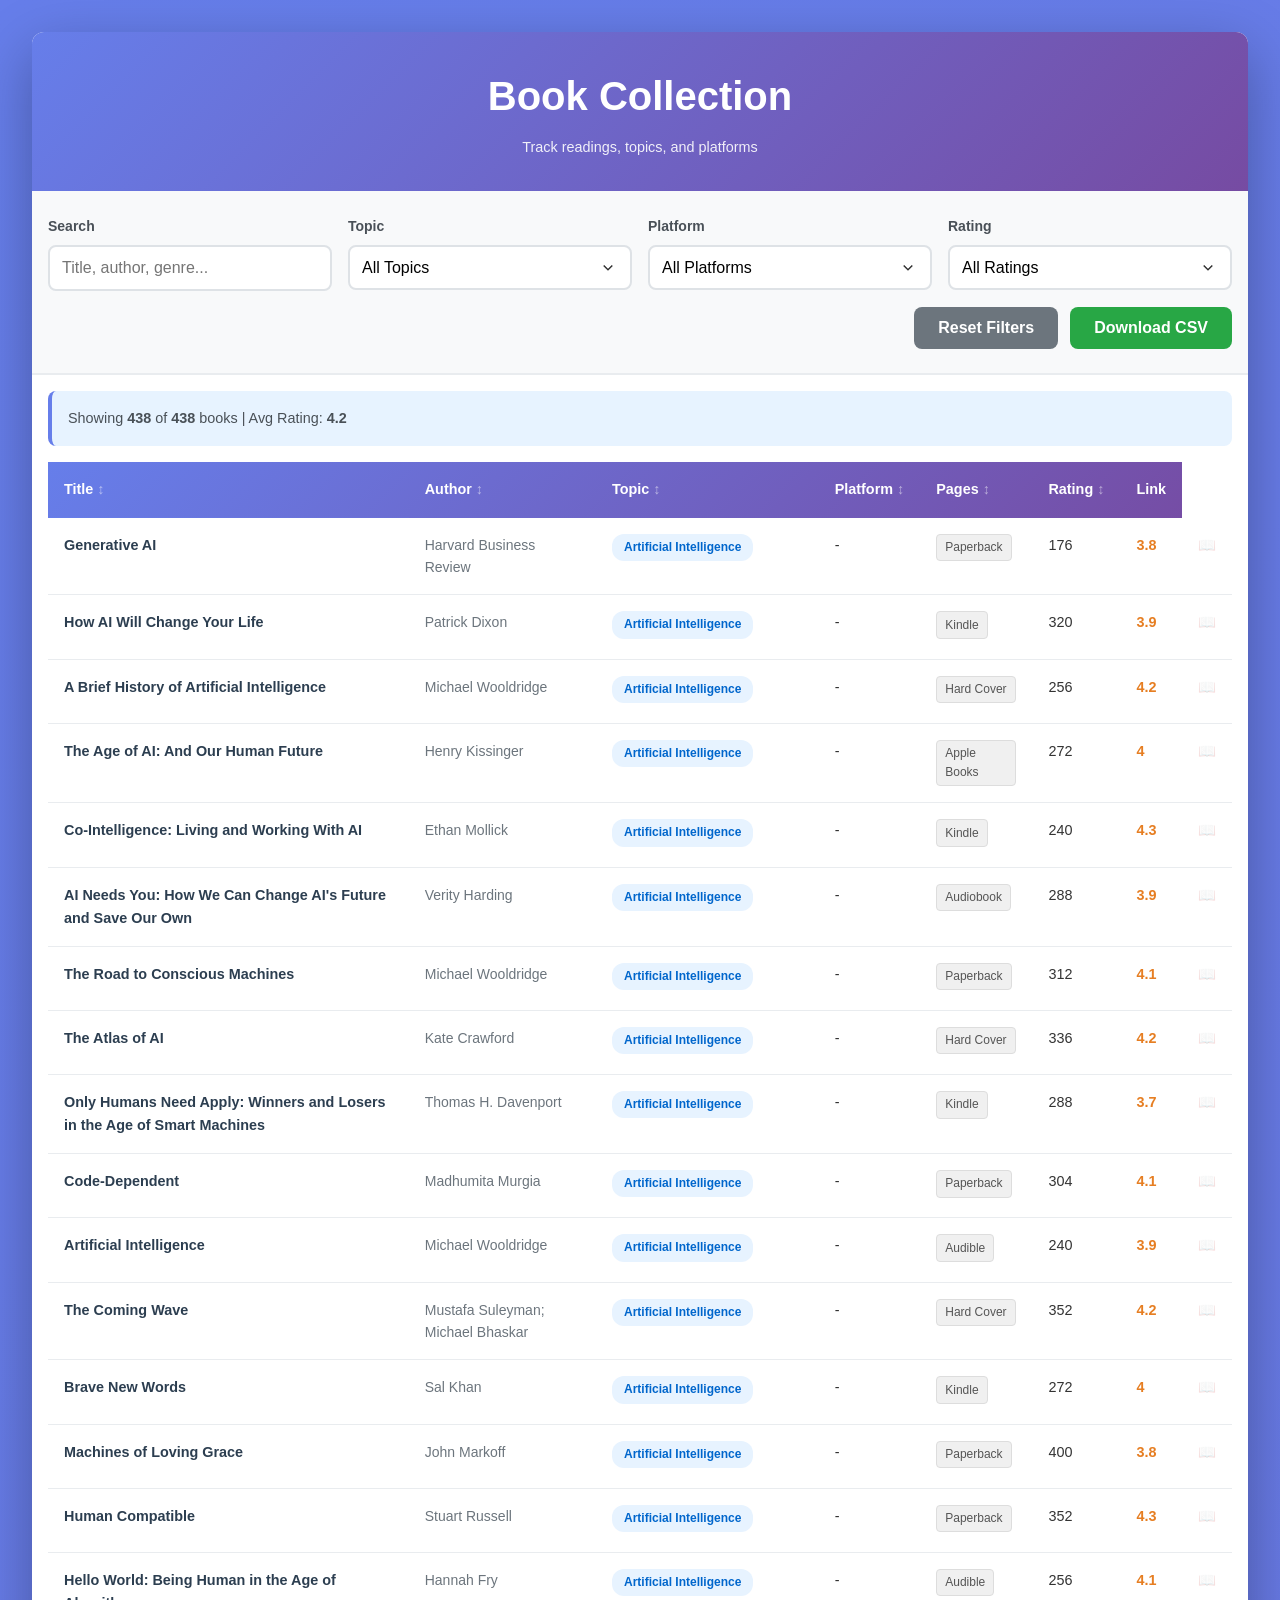
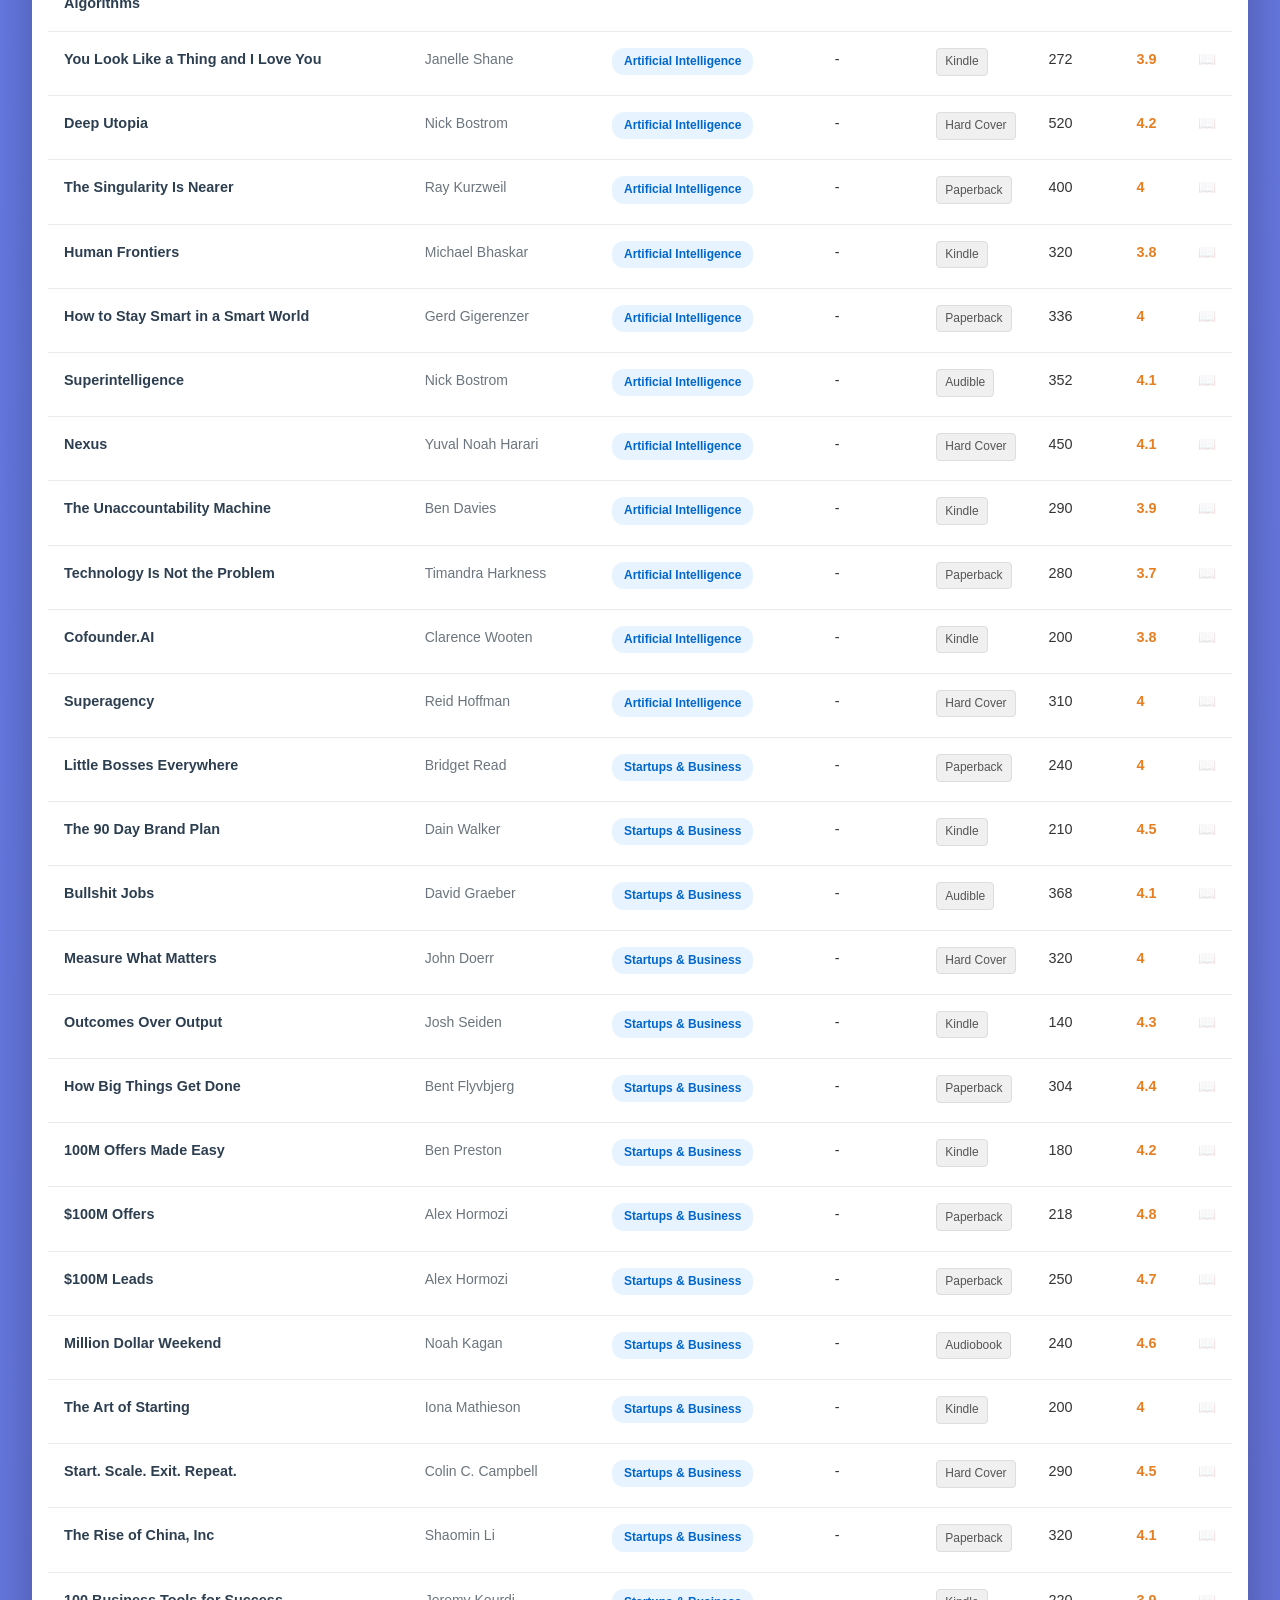
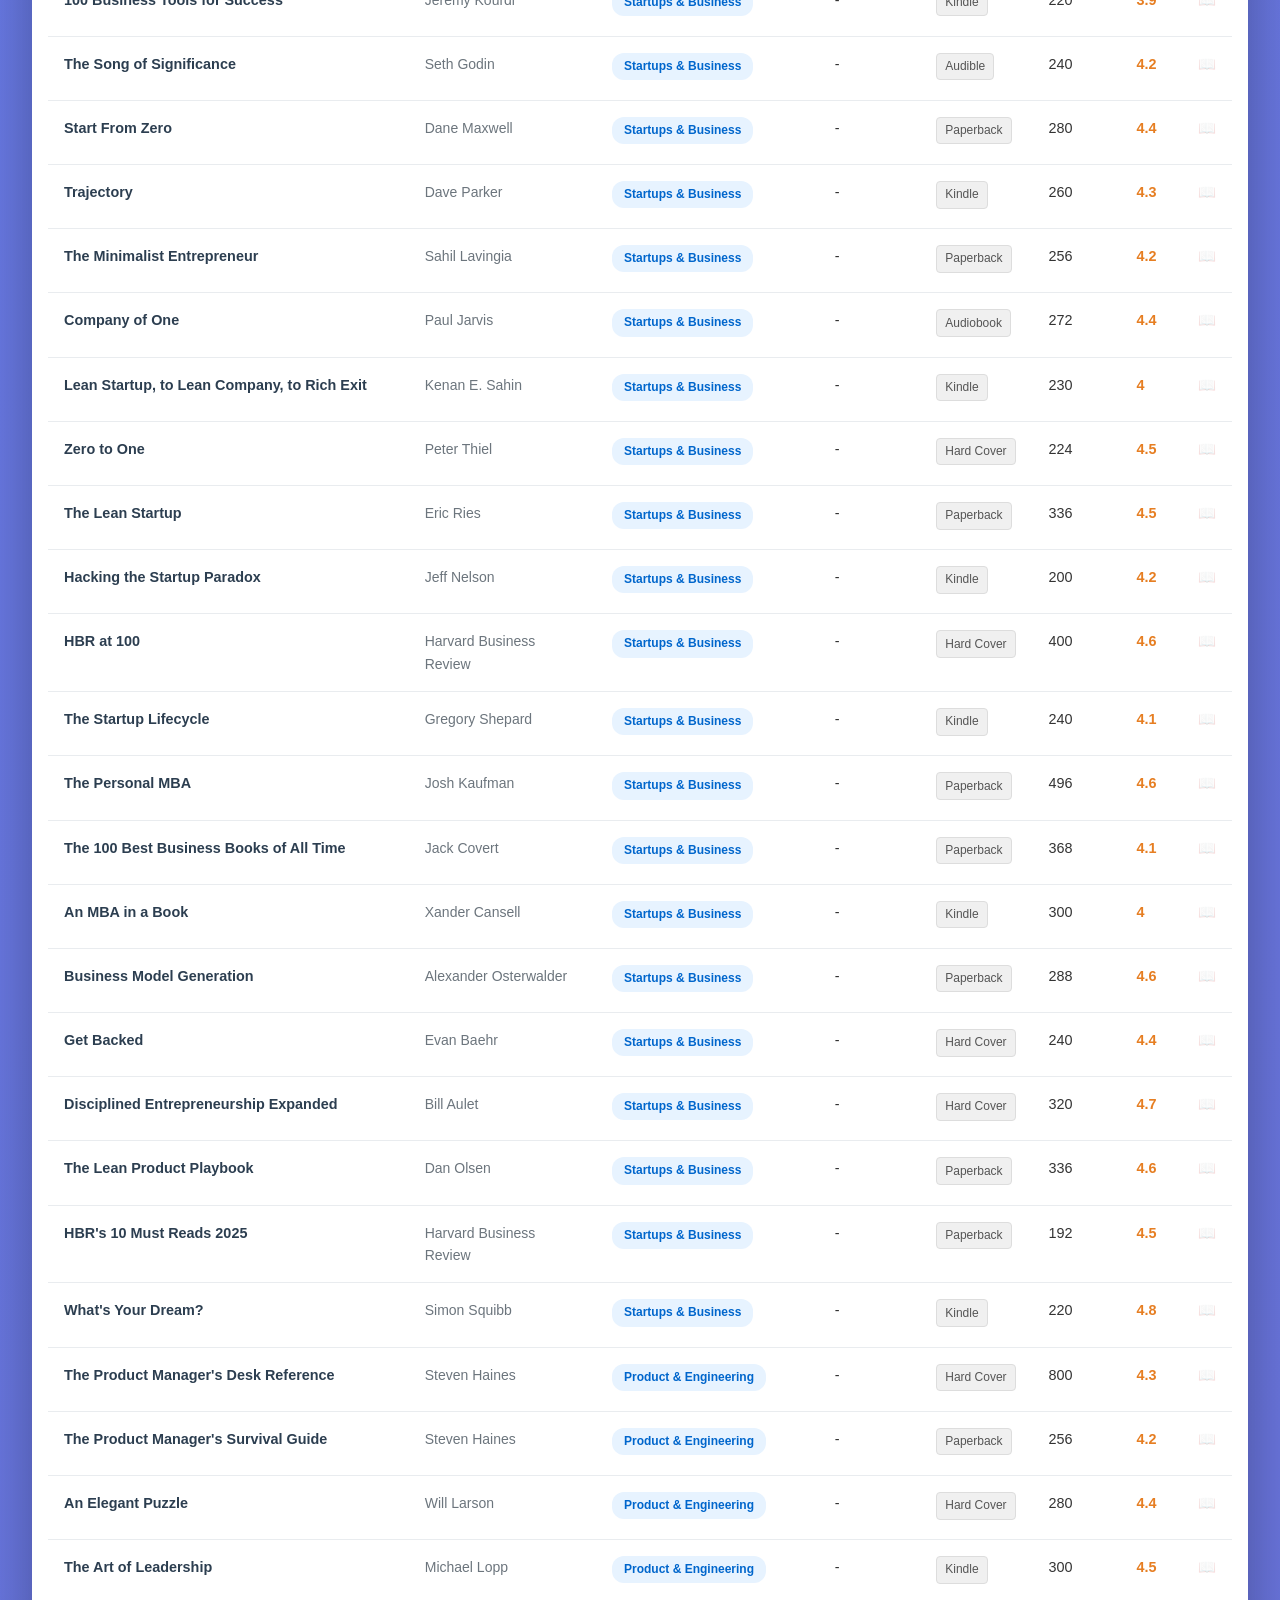
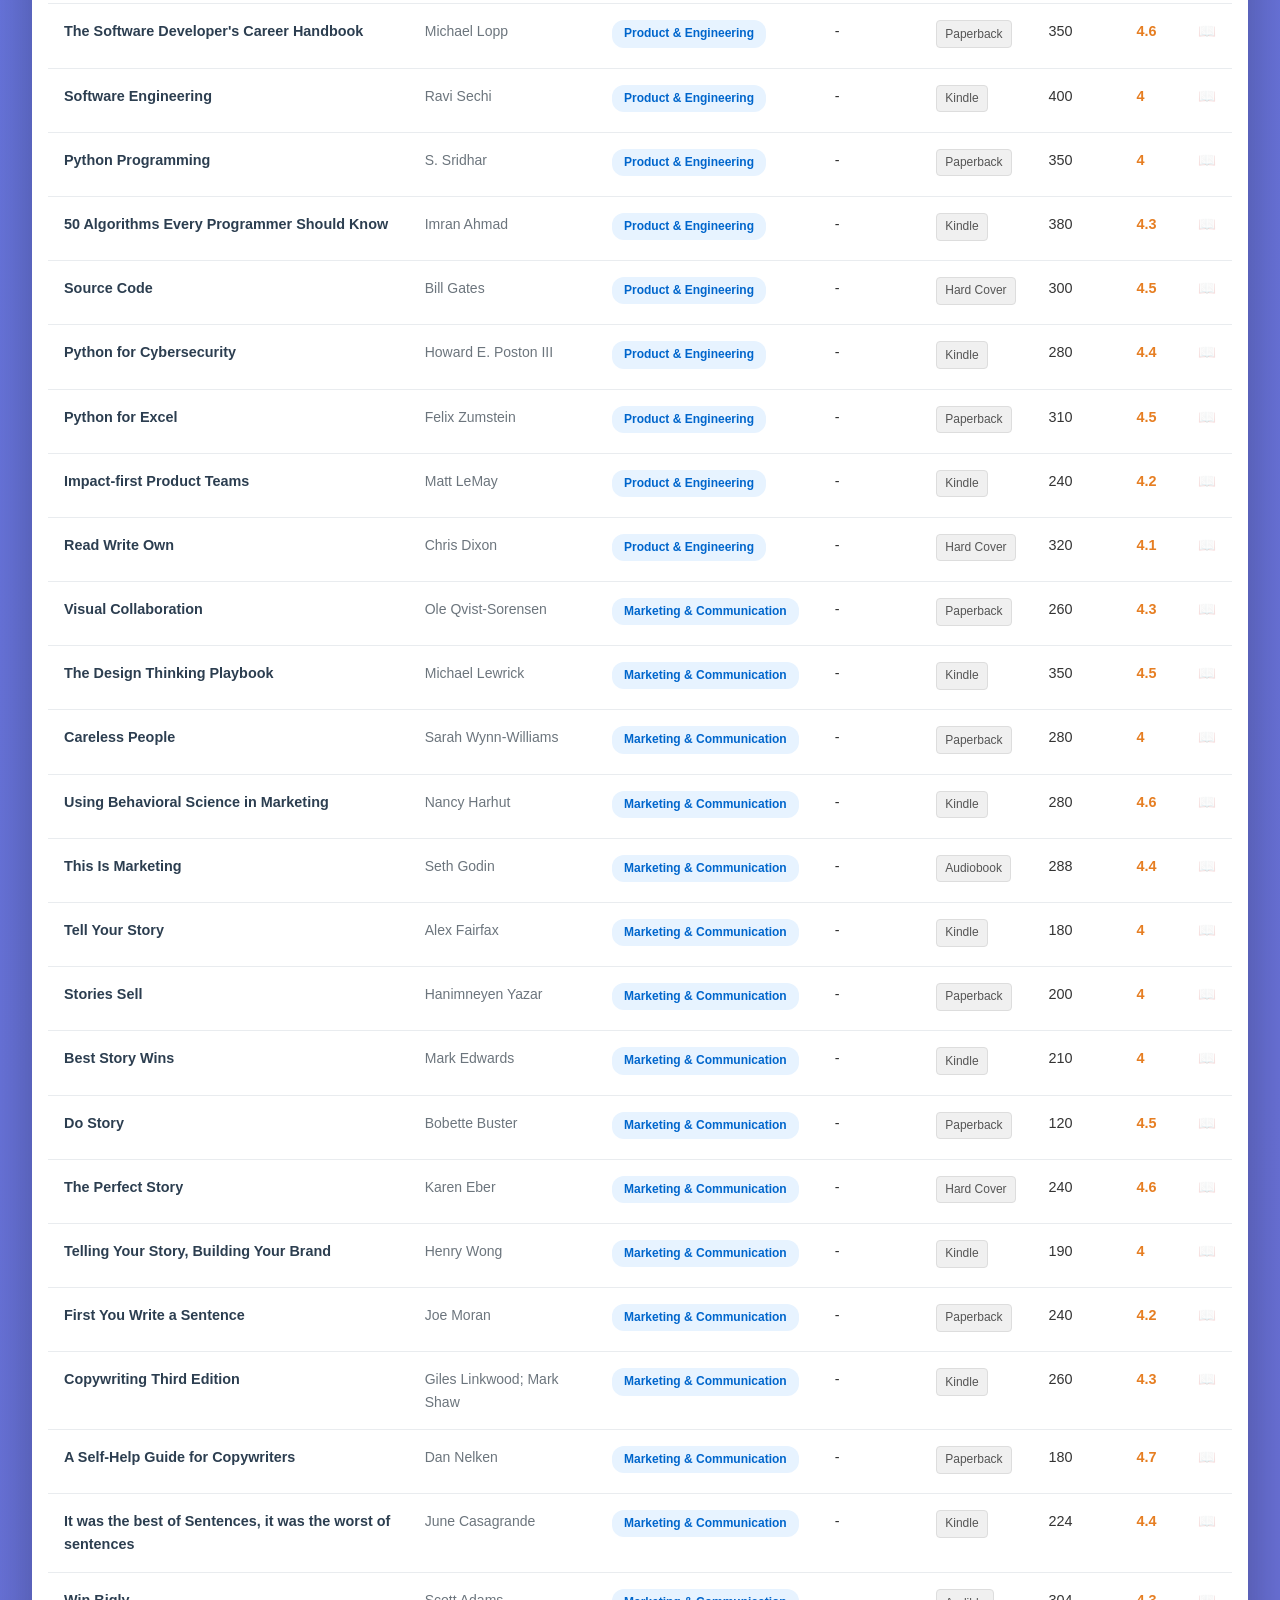
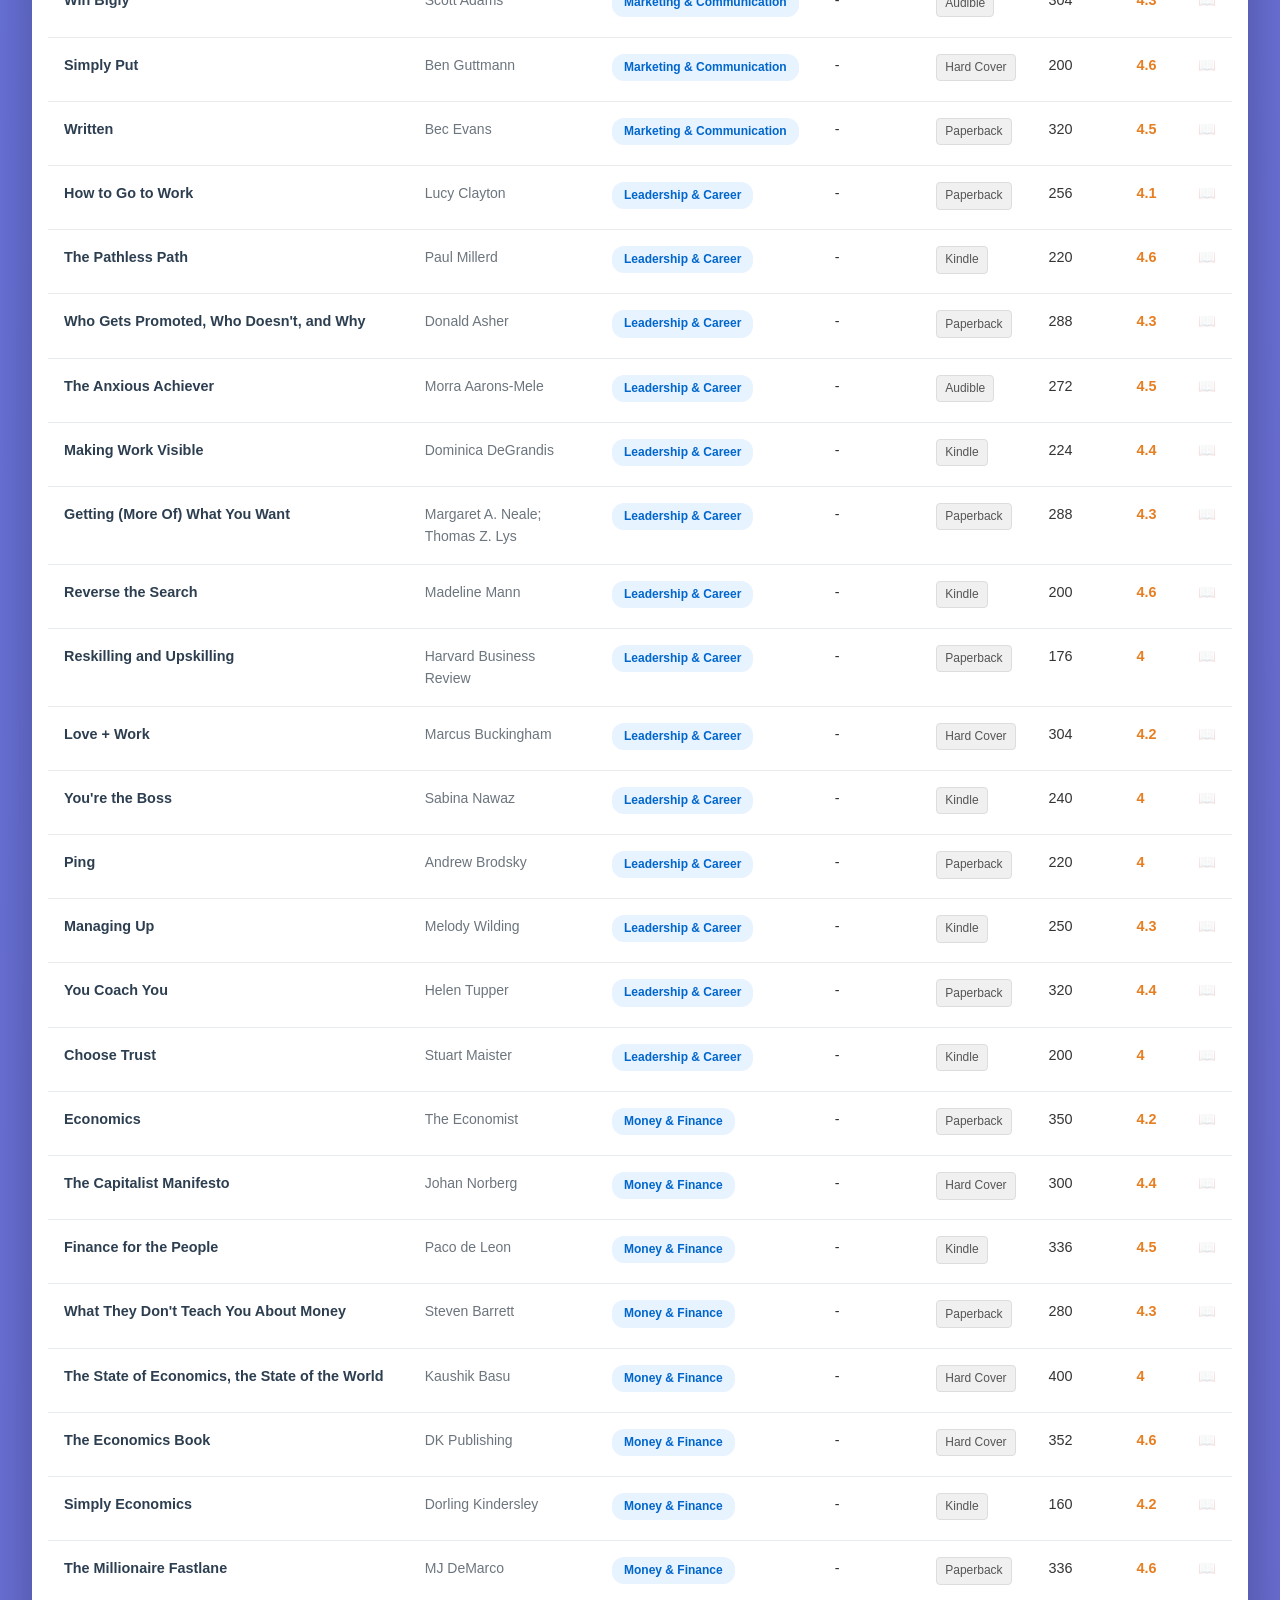
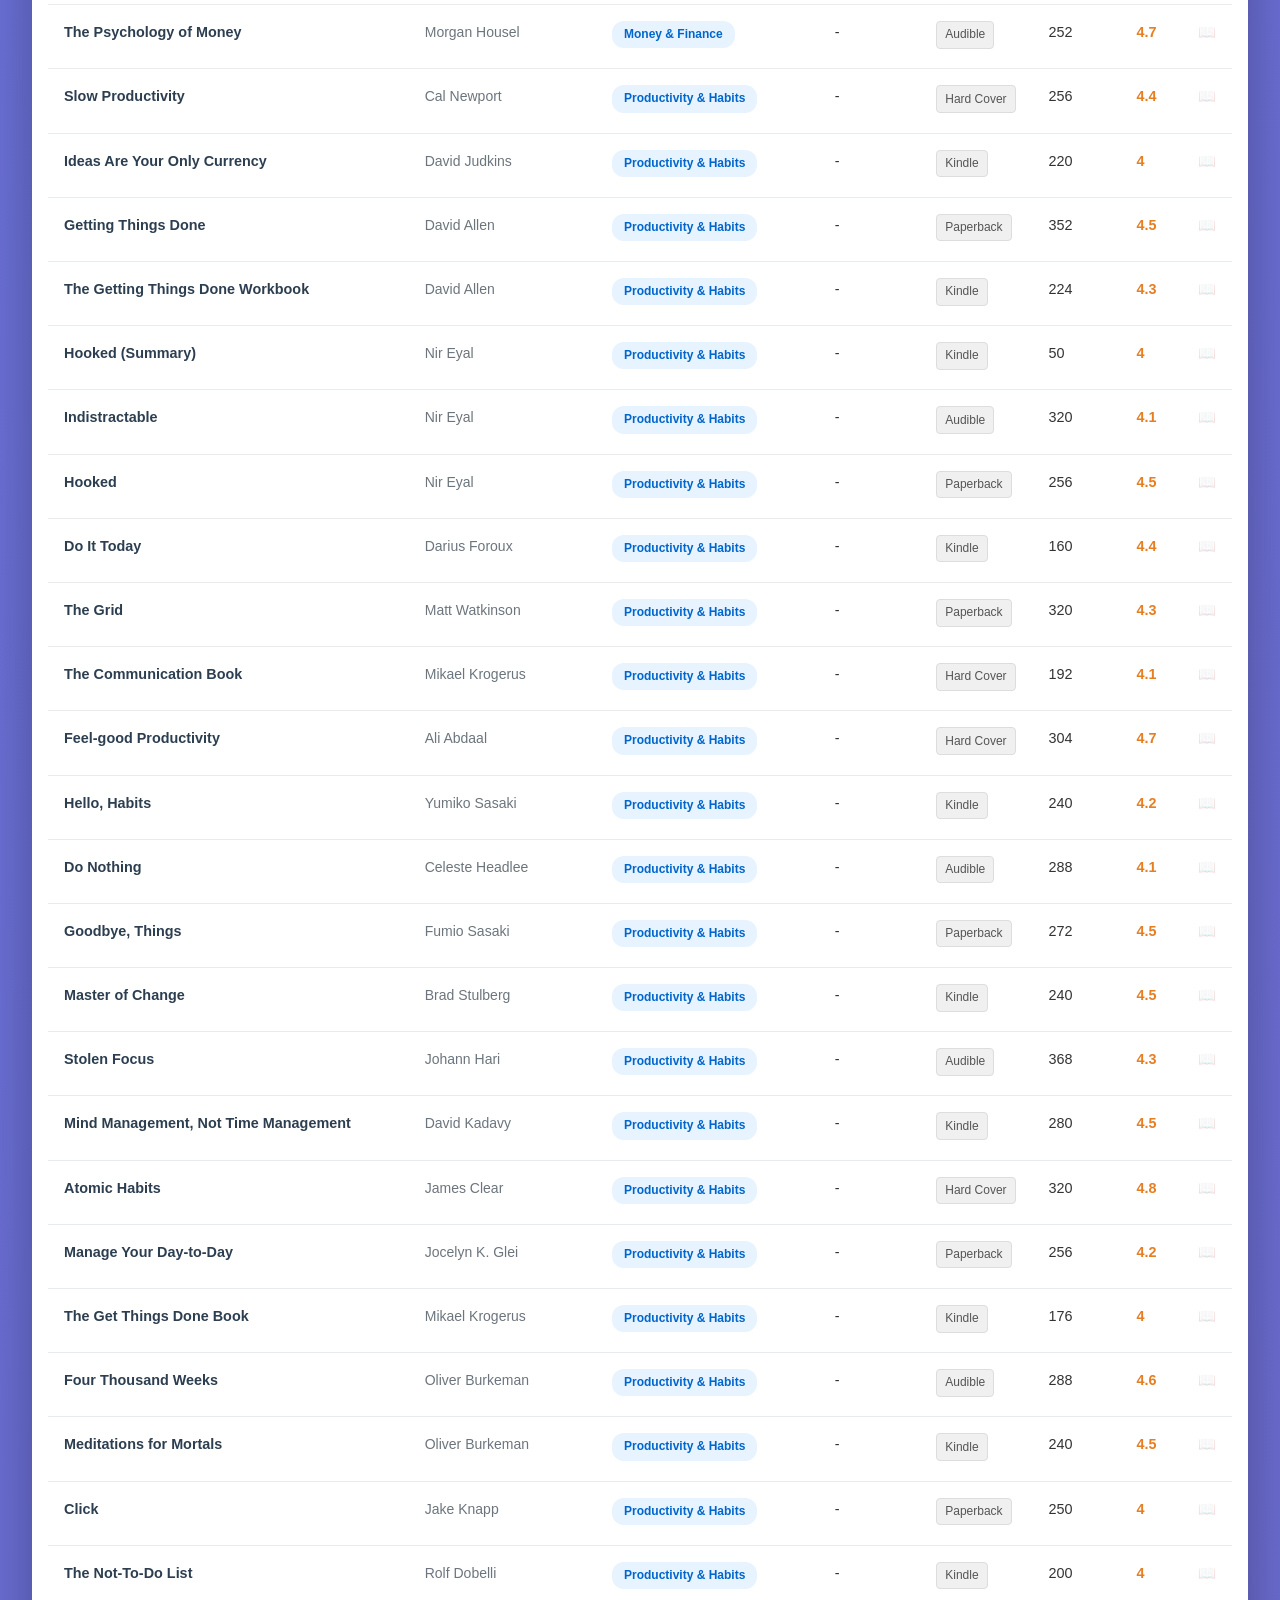
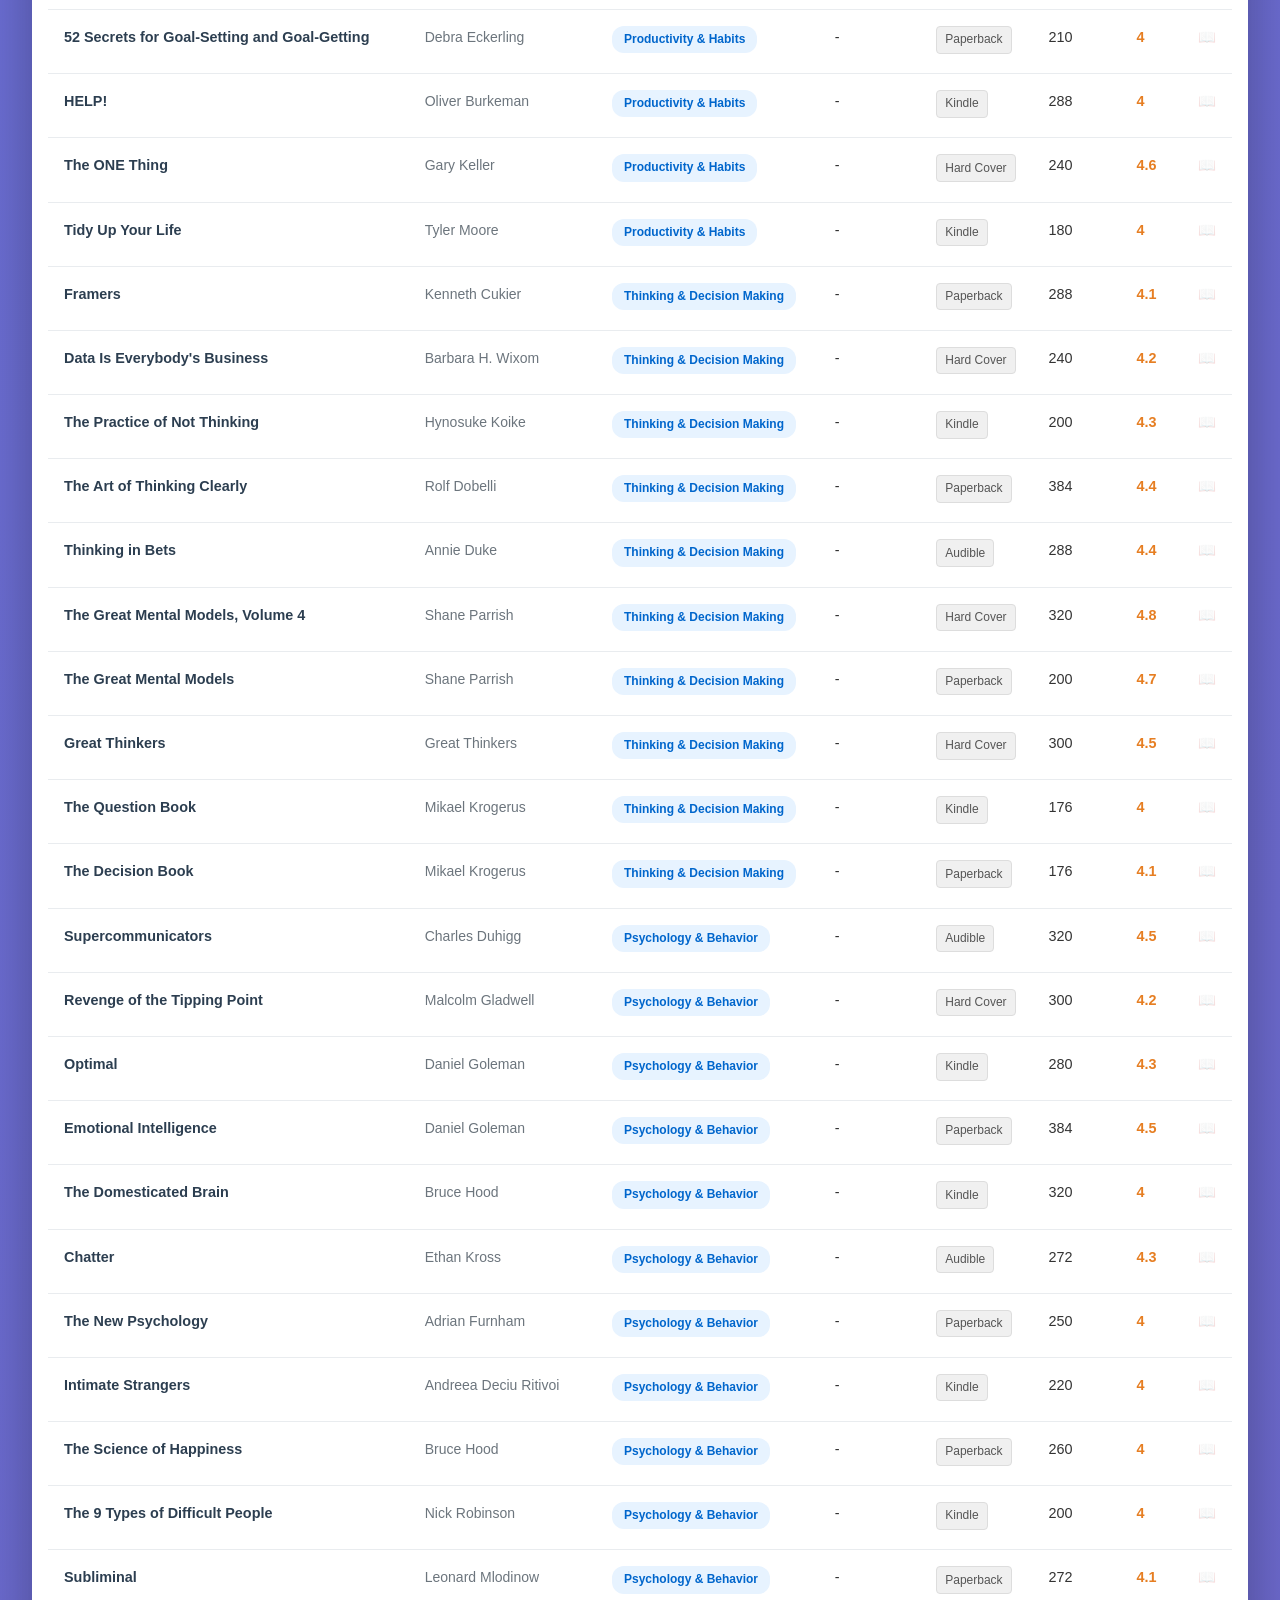
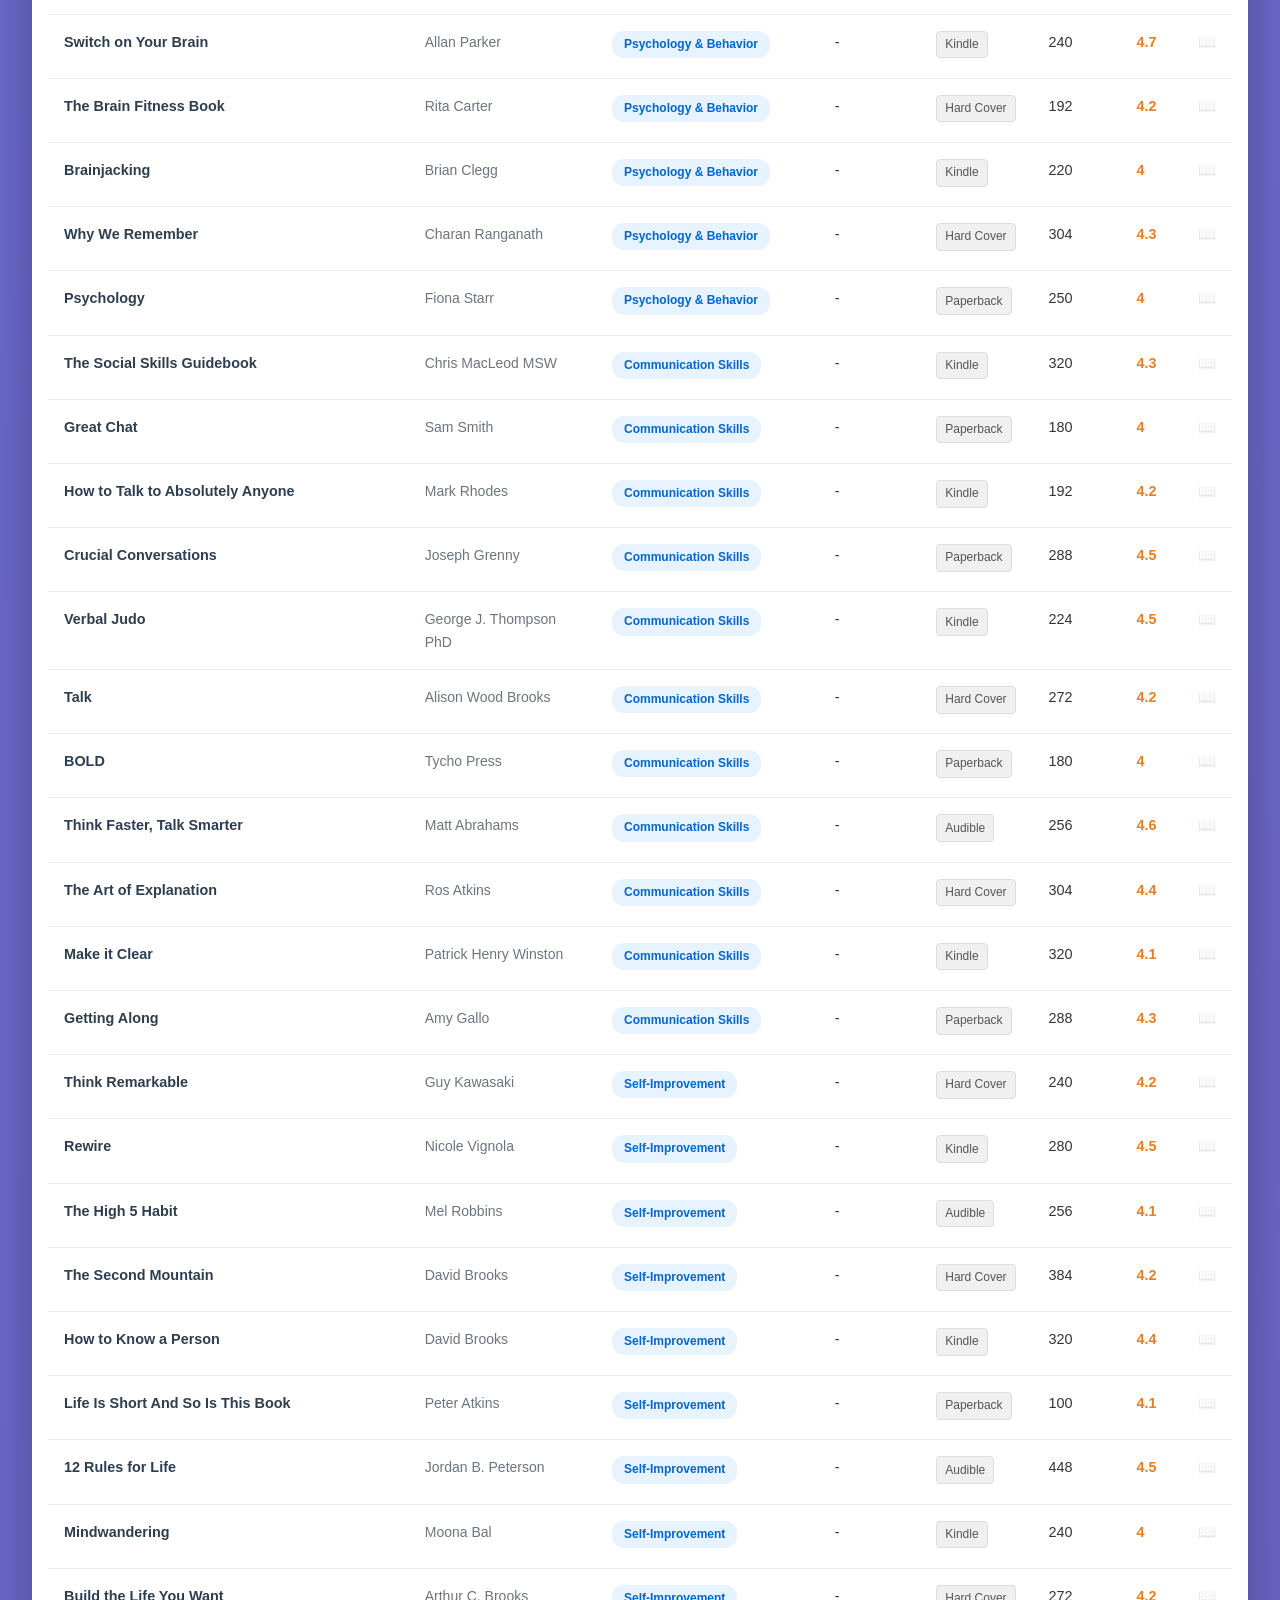
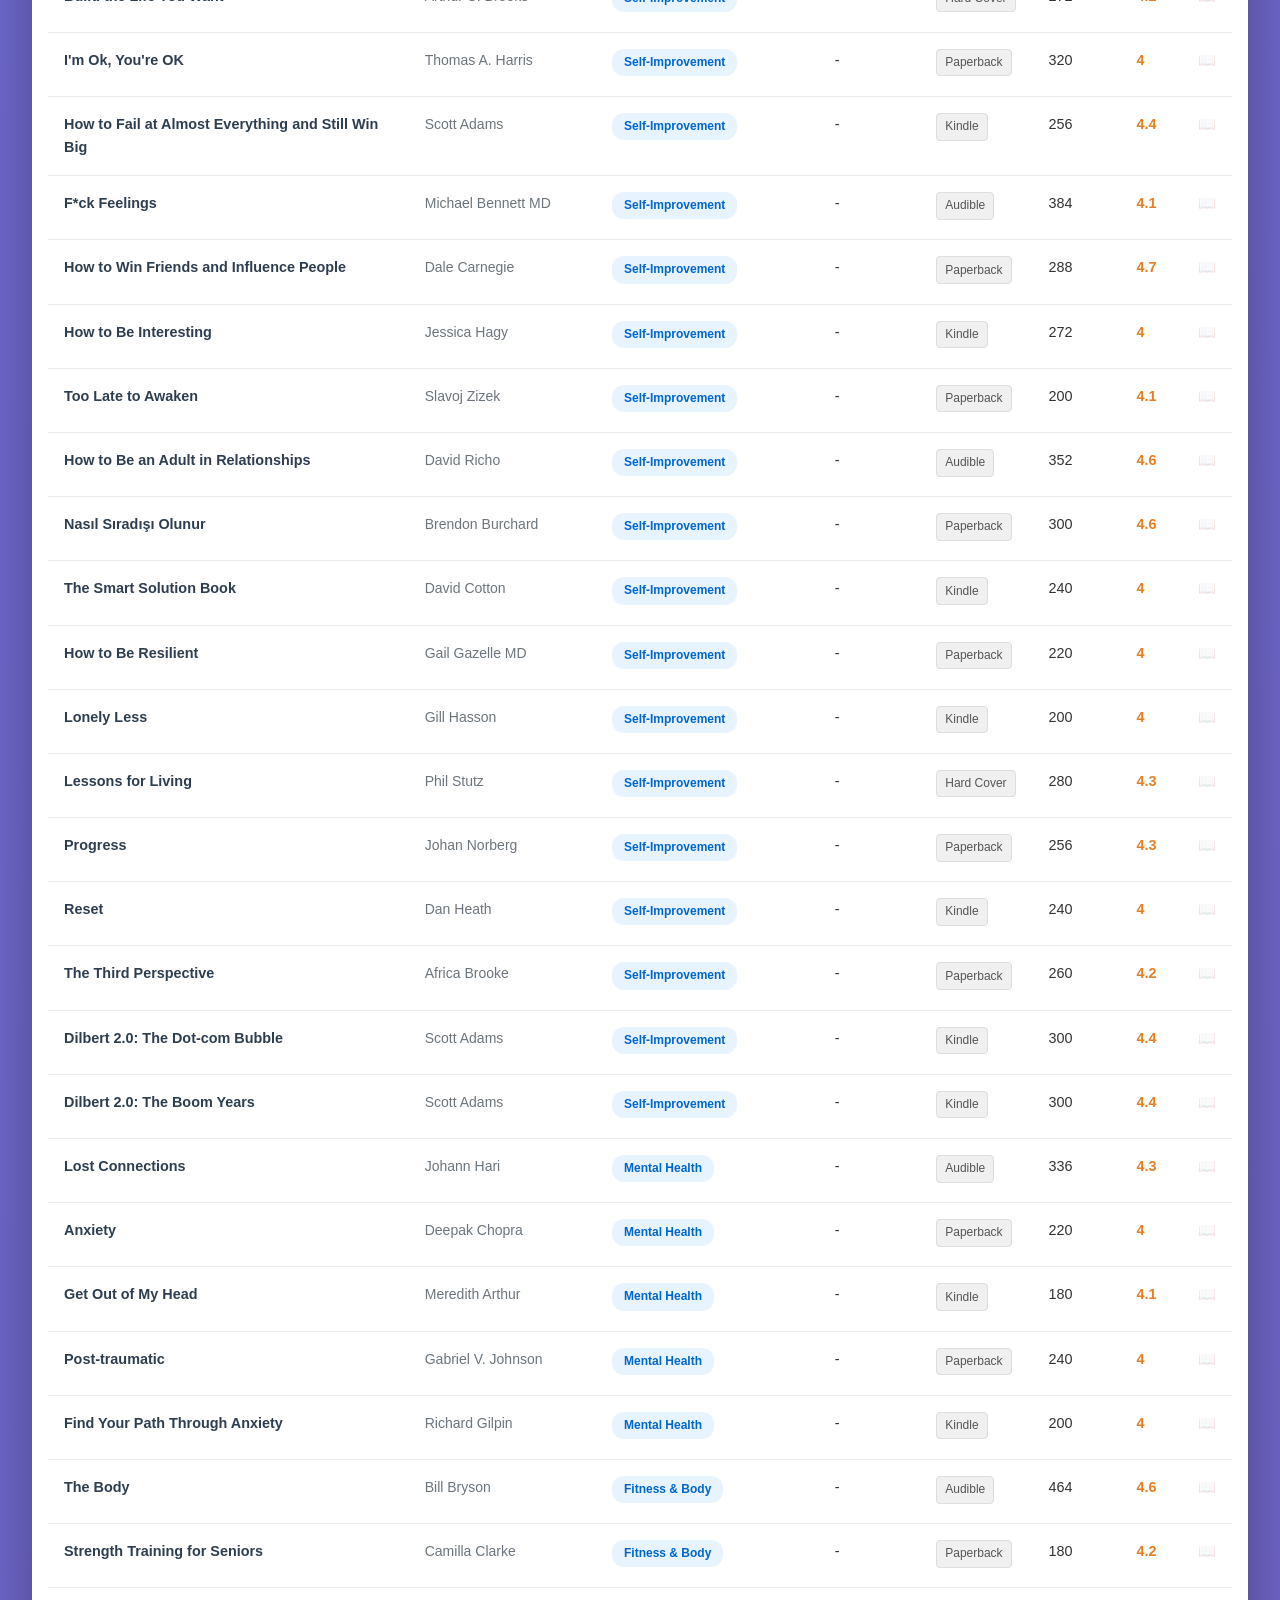
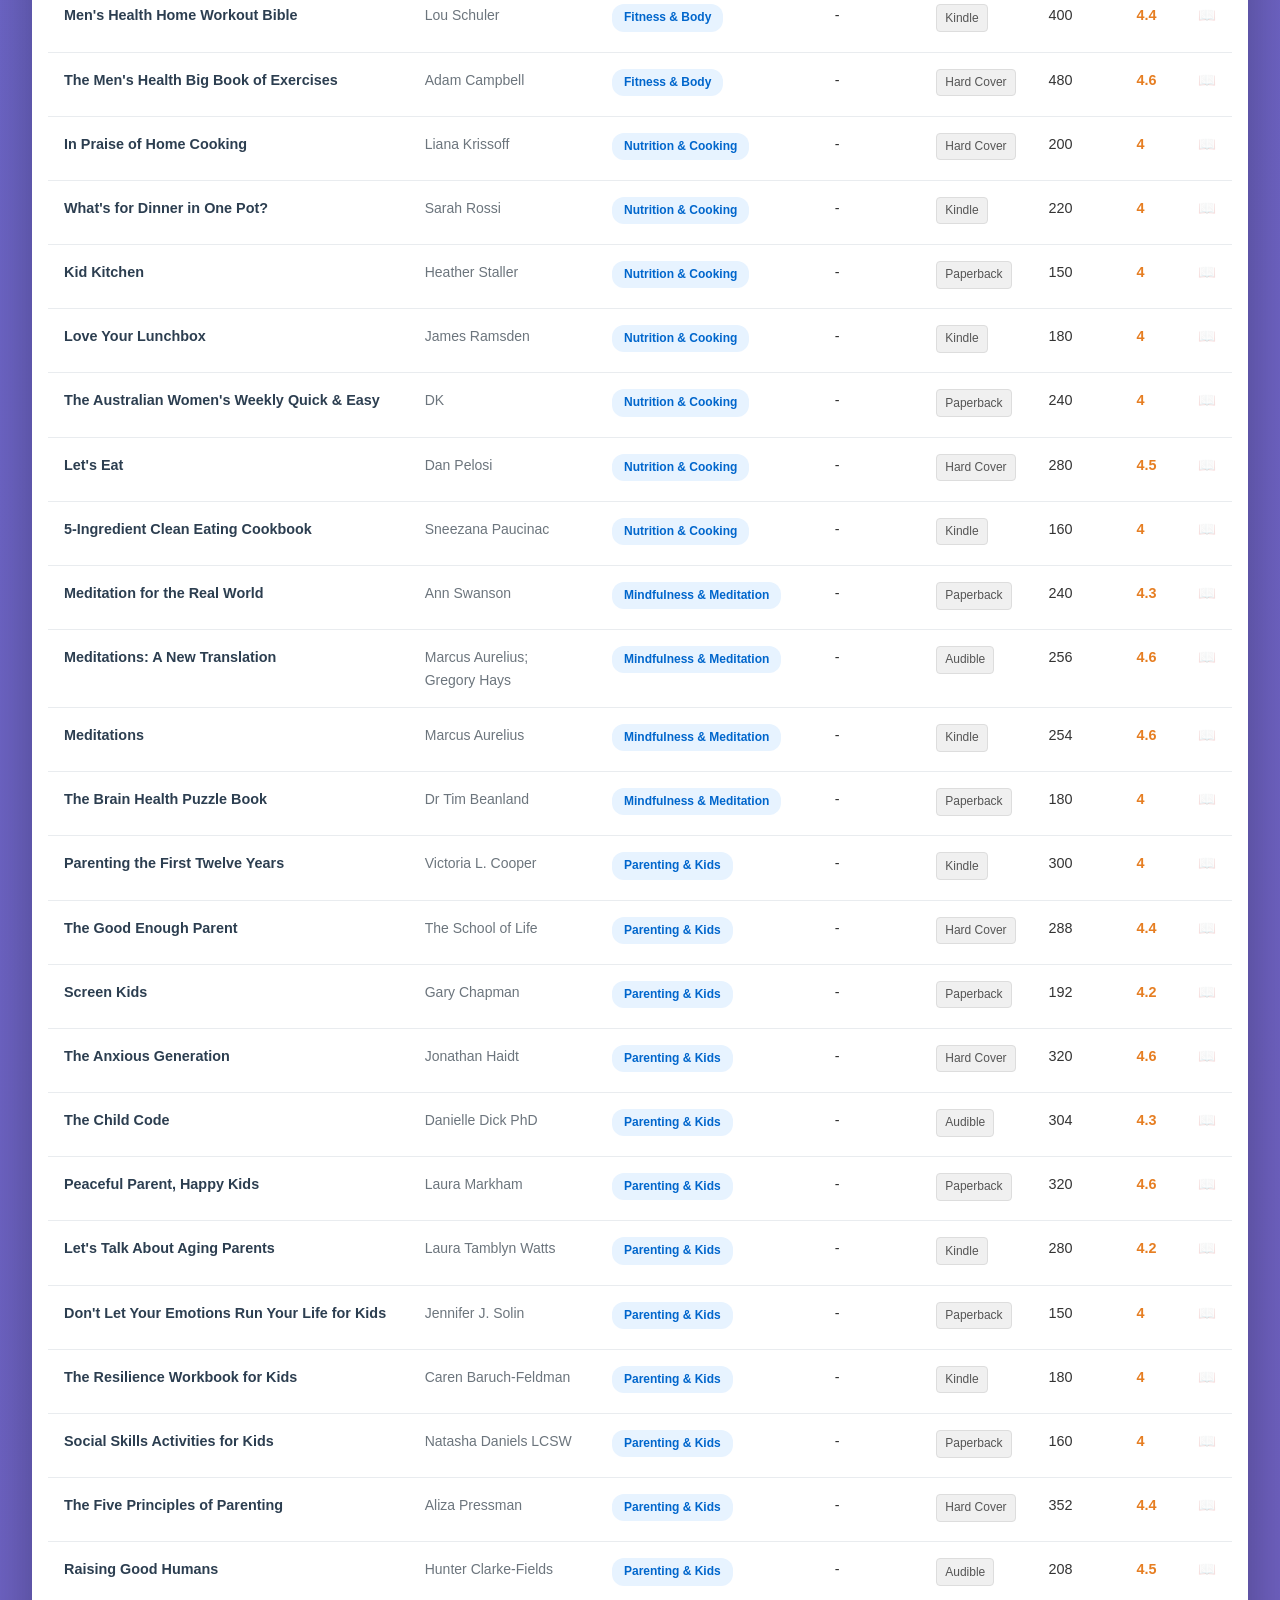
==== commit d3294787: "Update index.html" ====
--- a/index.html
+++ b/index.html
@@ -369,7 +369,6 @@
                         <th class="sortable" data-sort="title">Title</th>
                         <th class="sortable" data-sort="author">Author</th>
                         <th class="sortable" data-sort="topics">Topic</th>
-                        <th class="sortable" data-sort="genres">Genres</th>
                         <th class="sortable" data-sort="platform">Platform</th>
                         <th class="sortable" data-sort="total_pages">Pages</th>
                         <th class="sortable" data-sort="rating">Rating</th>
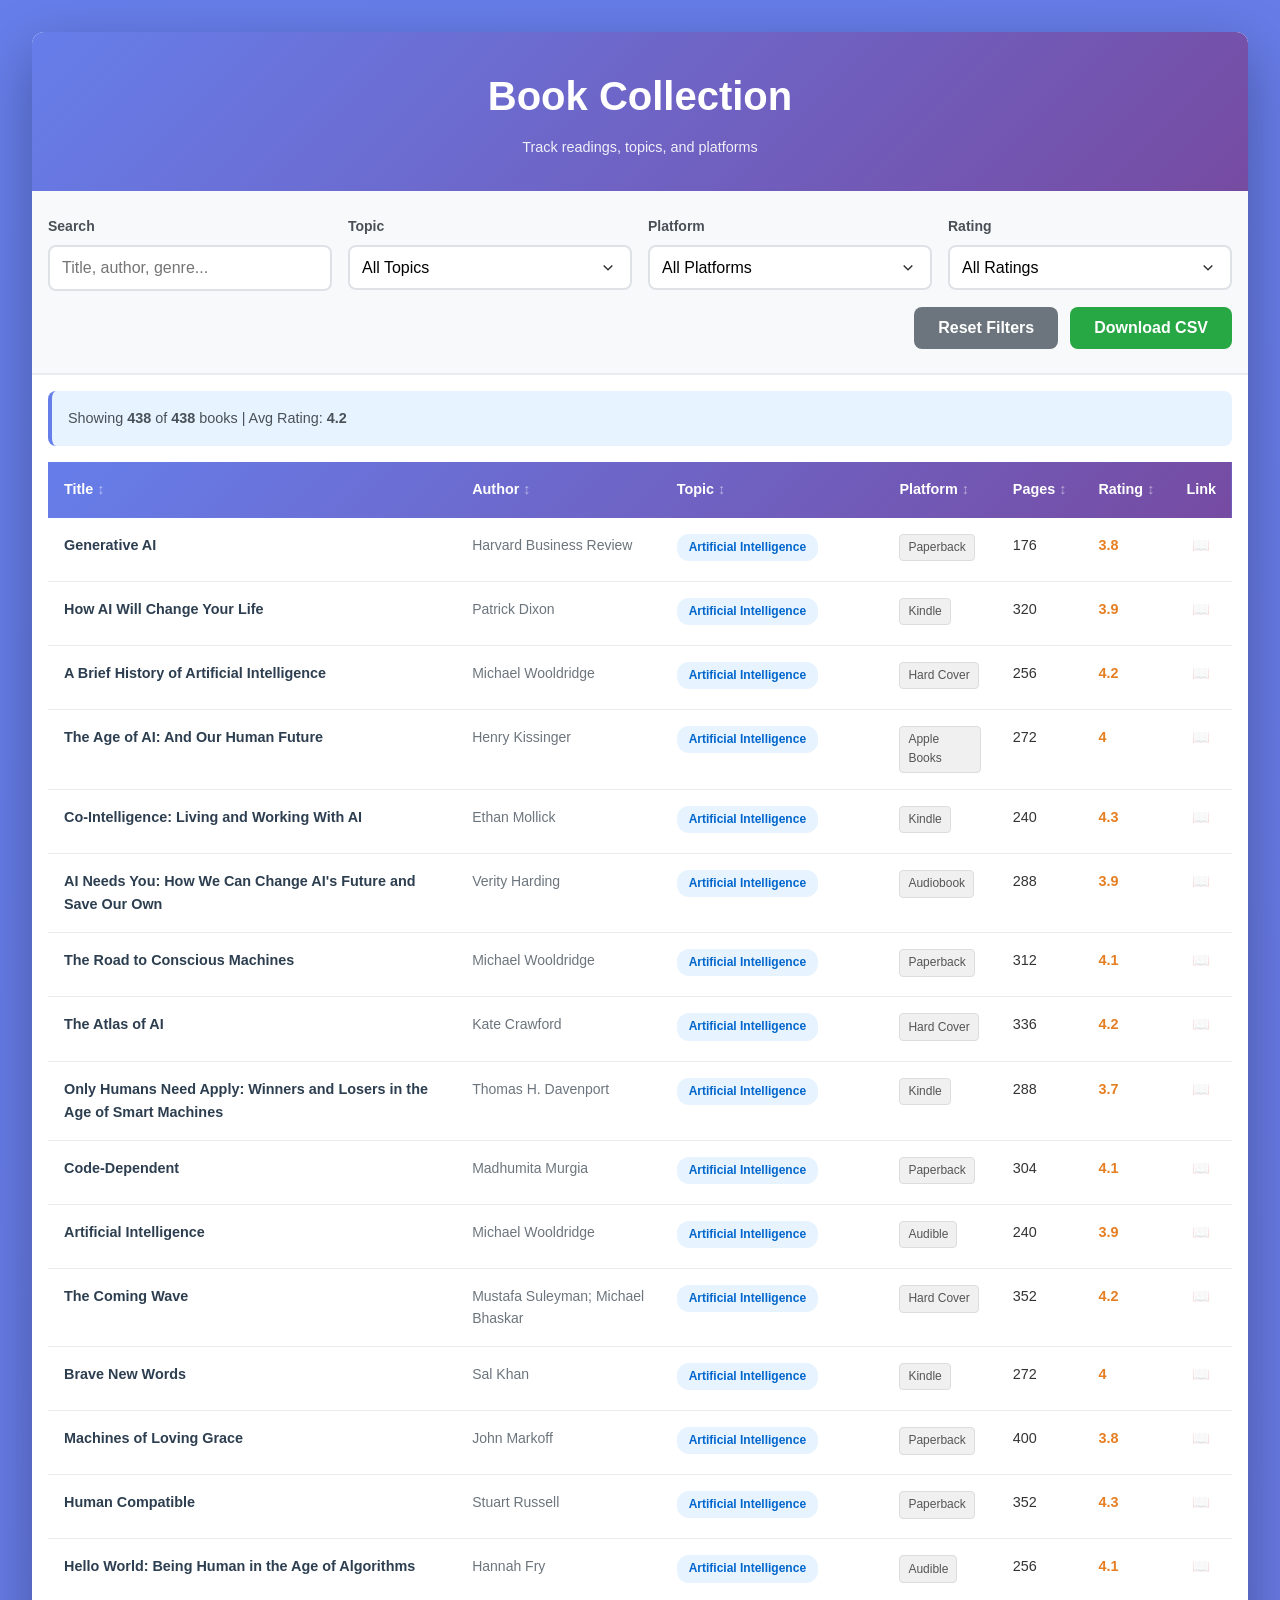
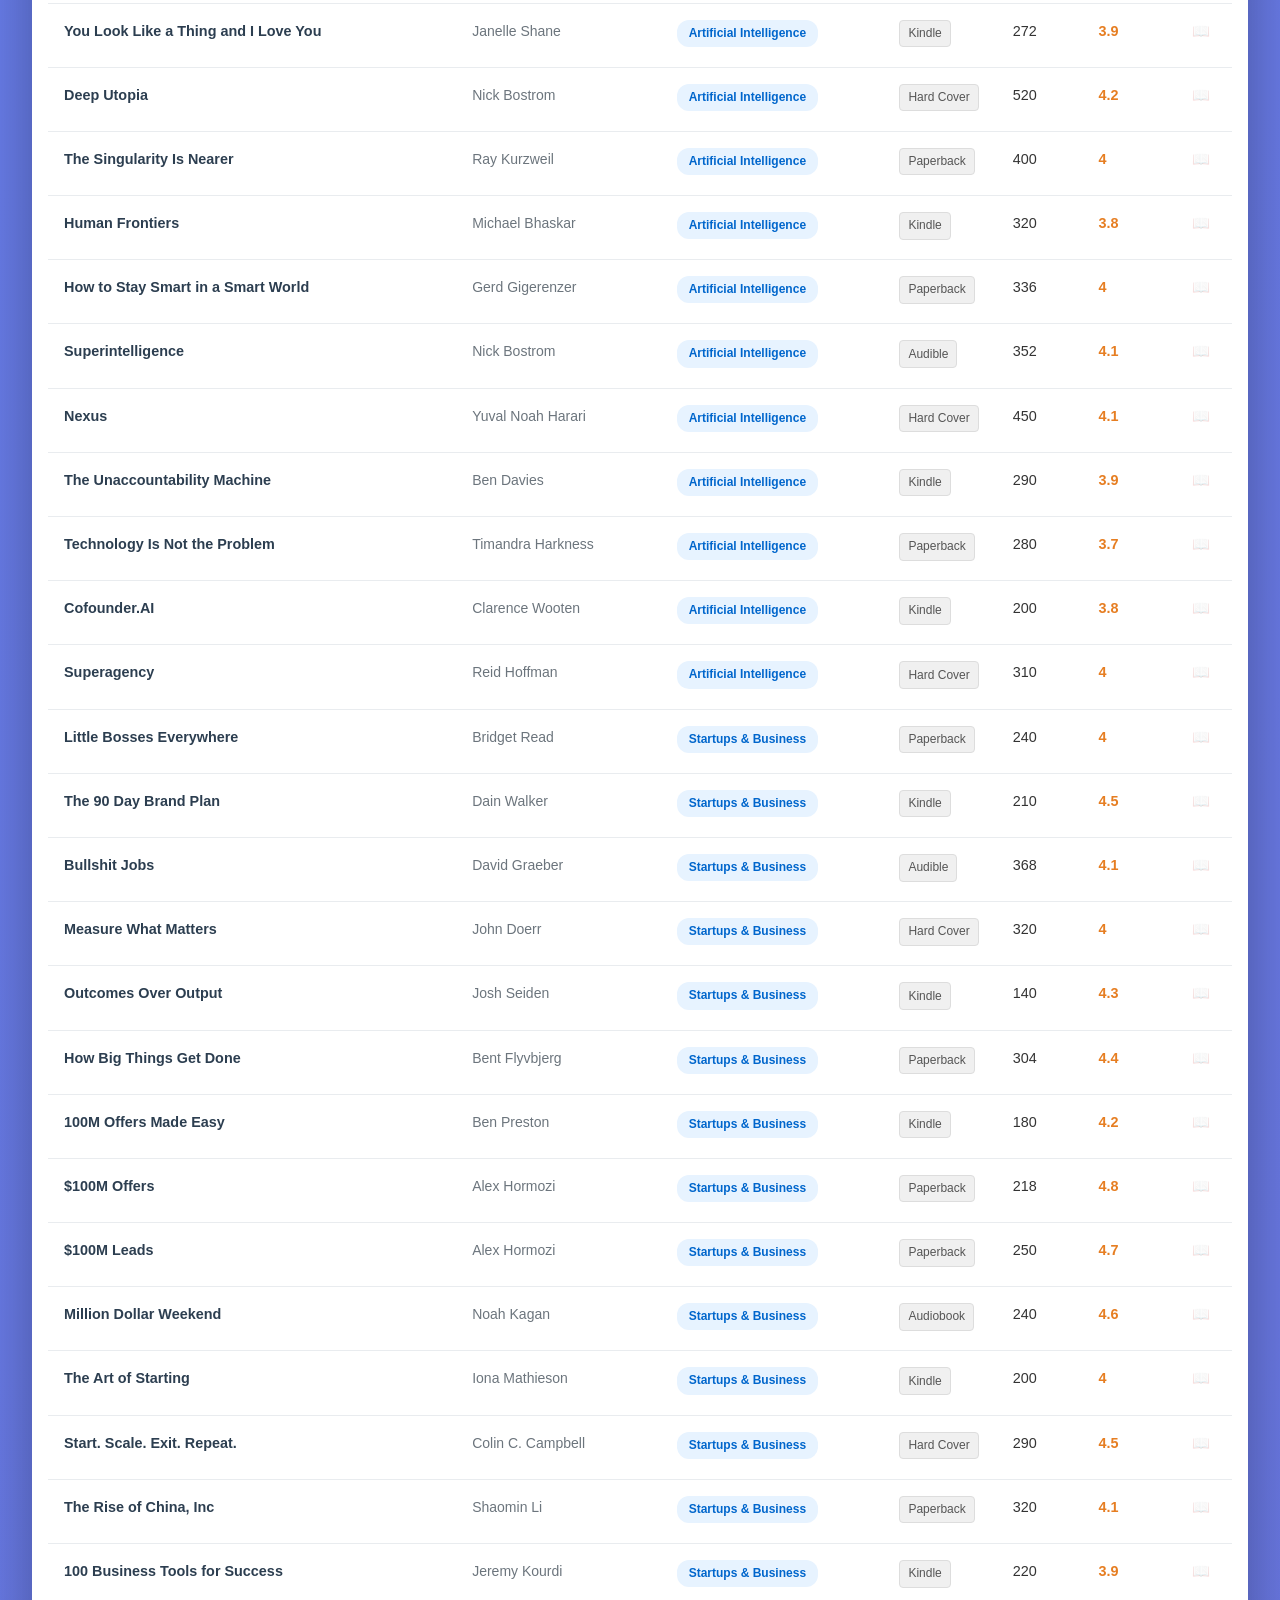
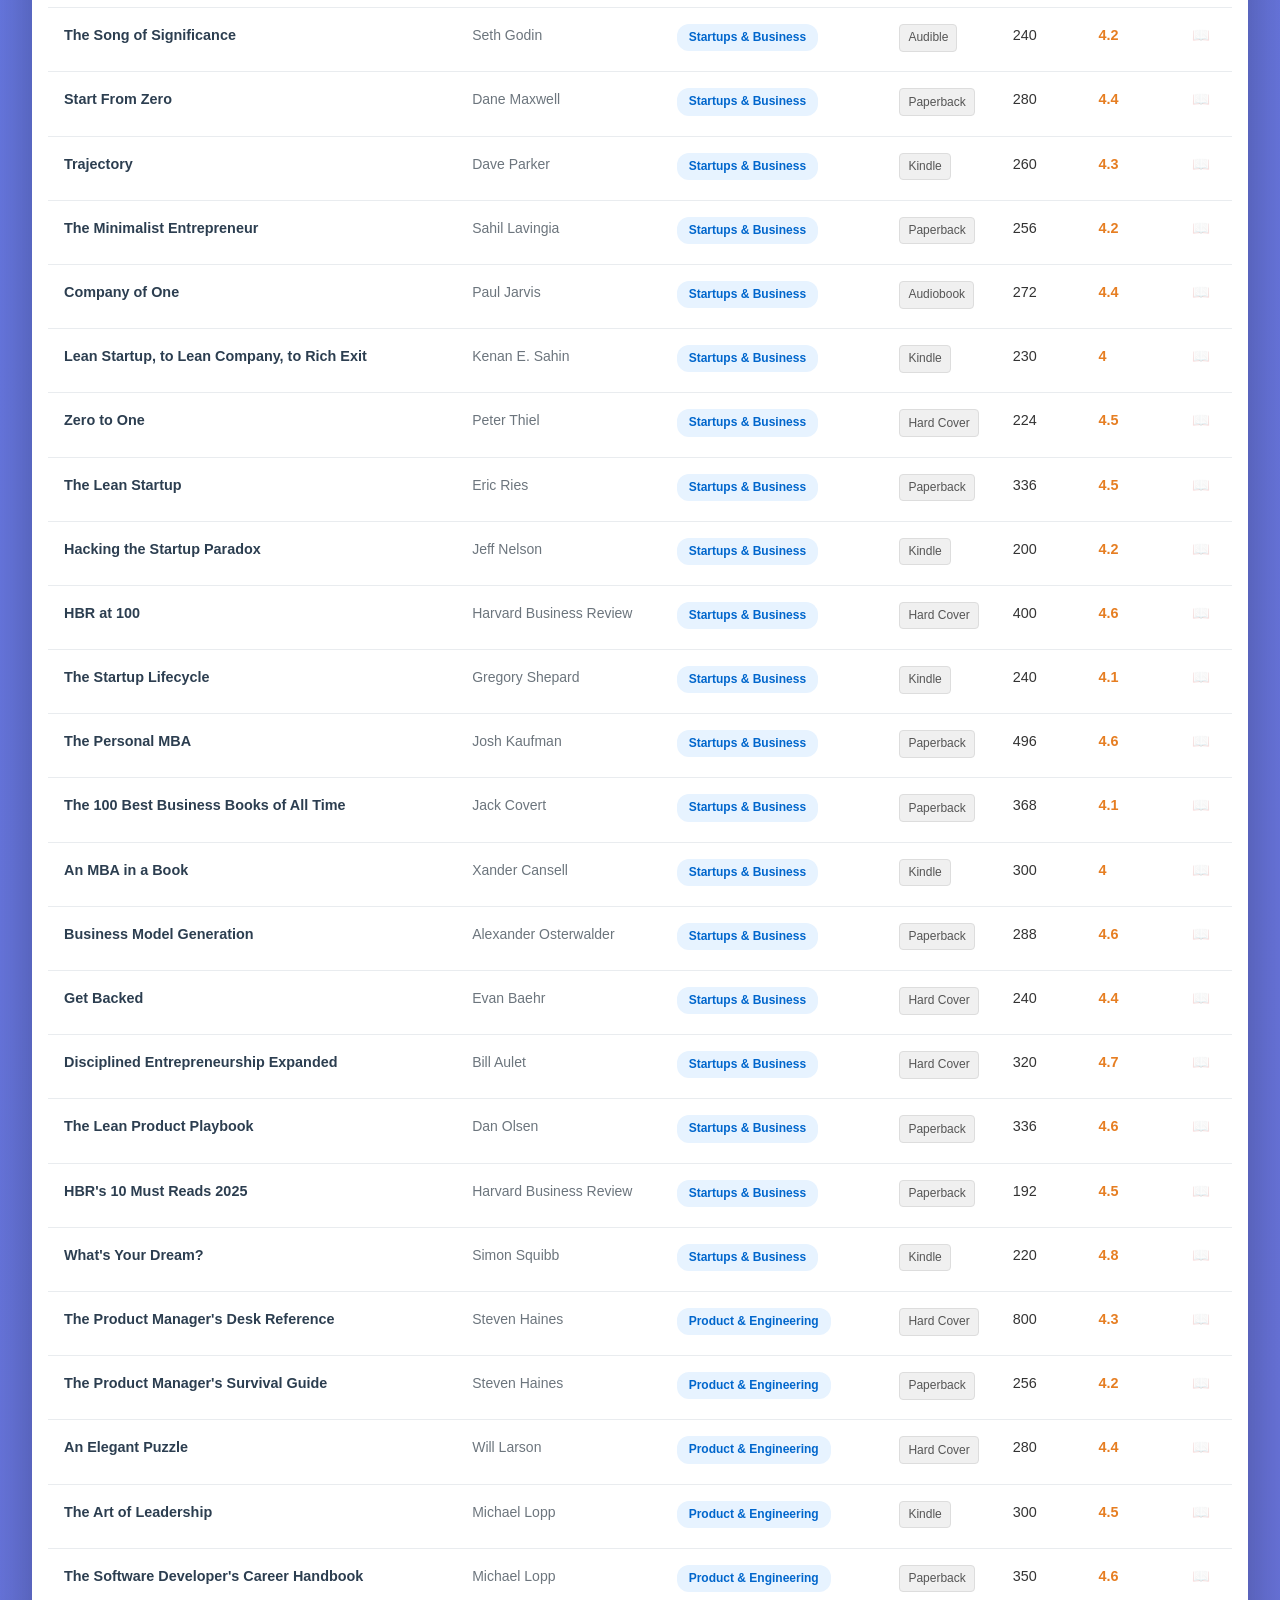
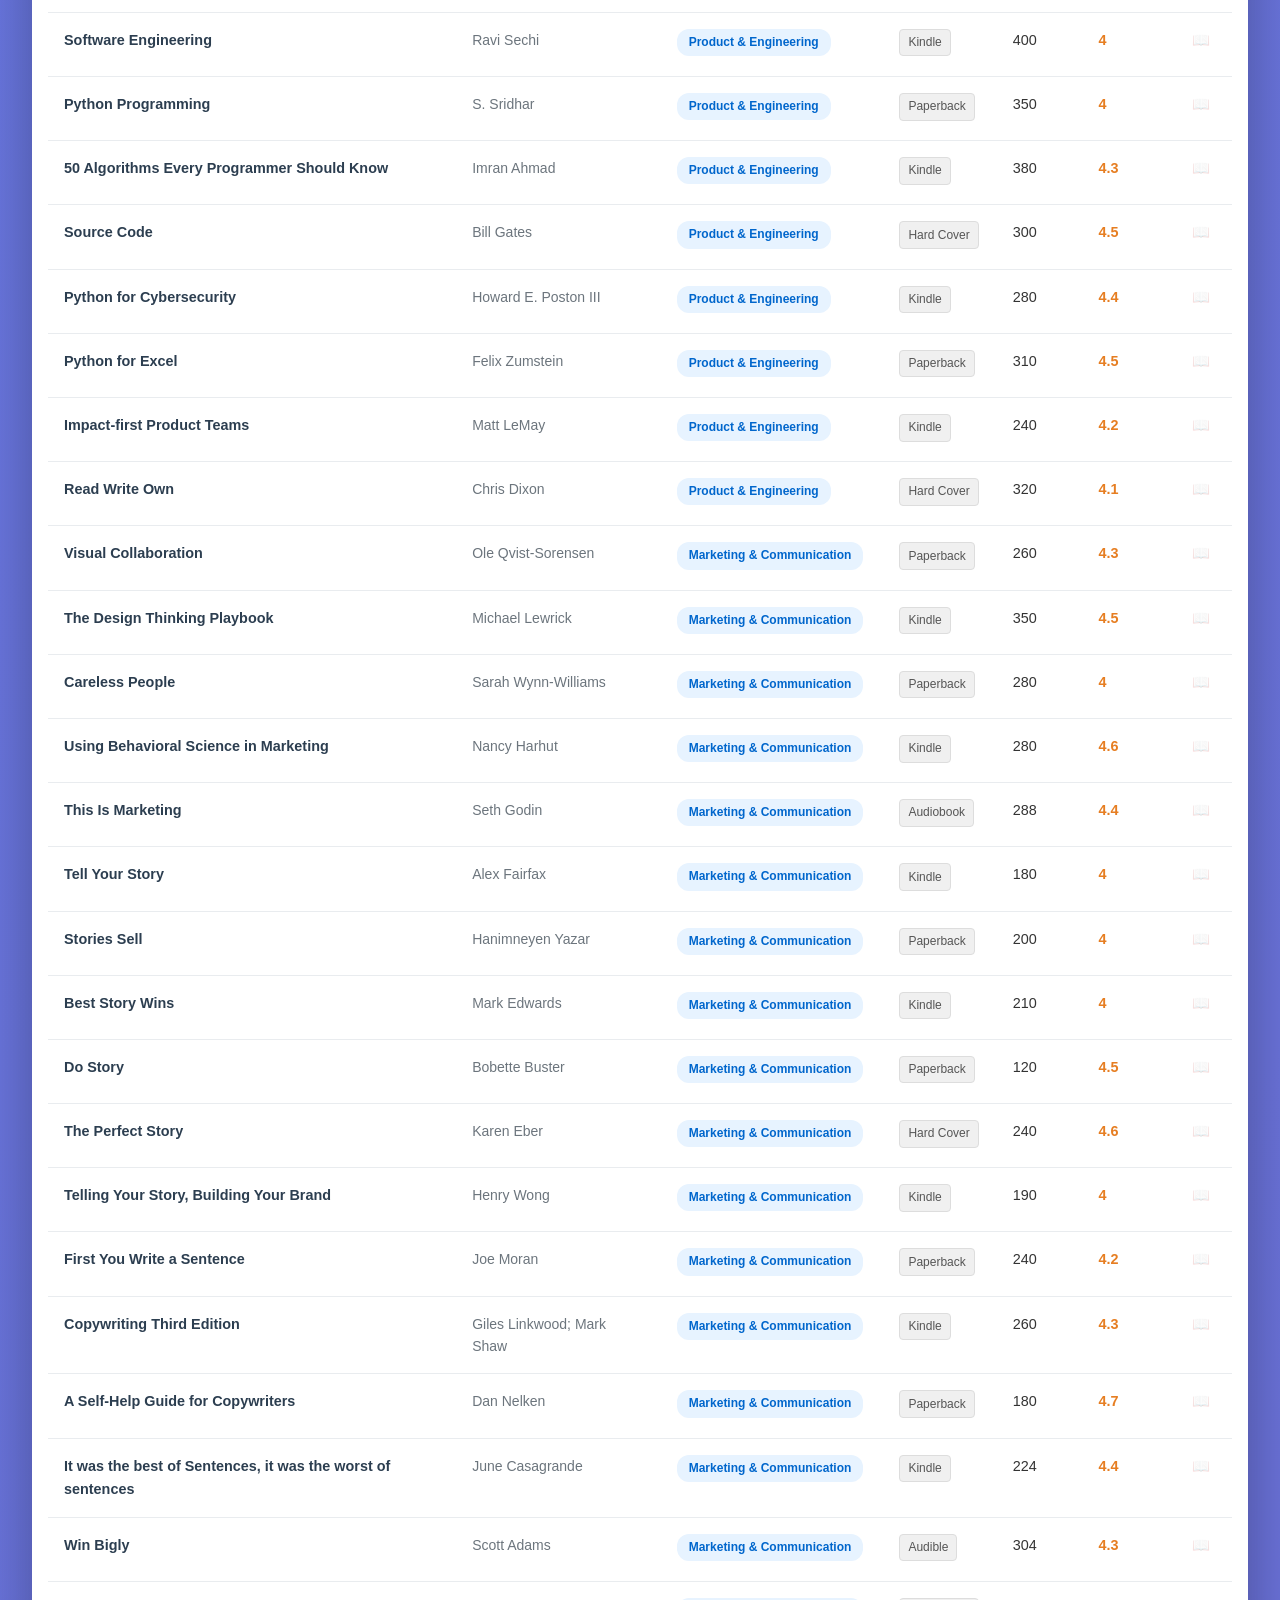
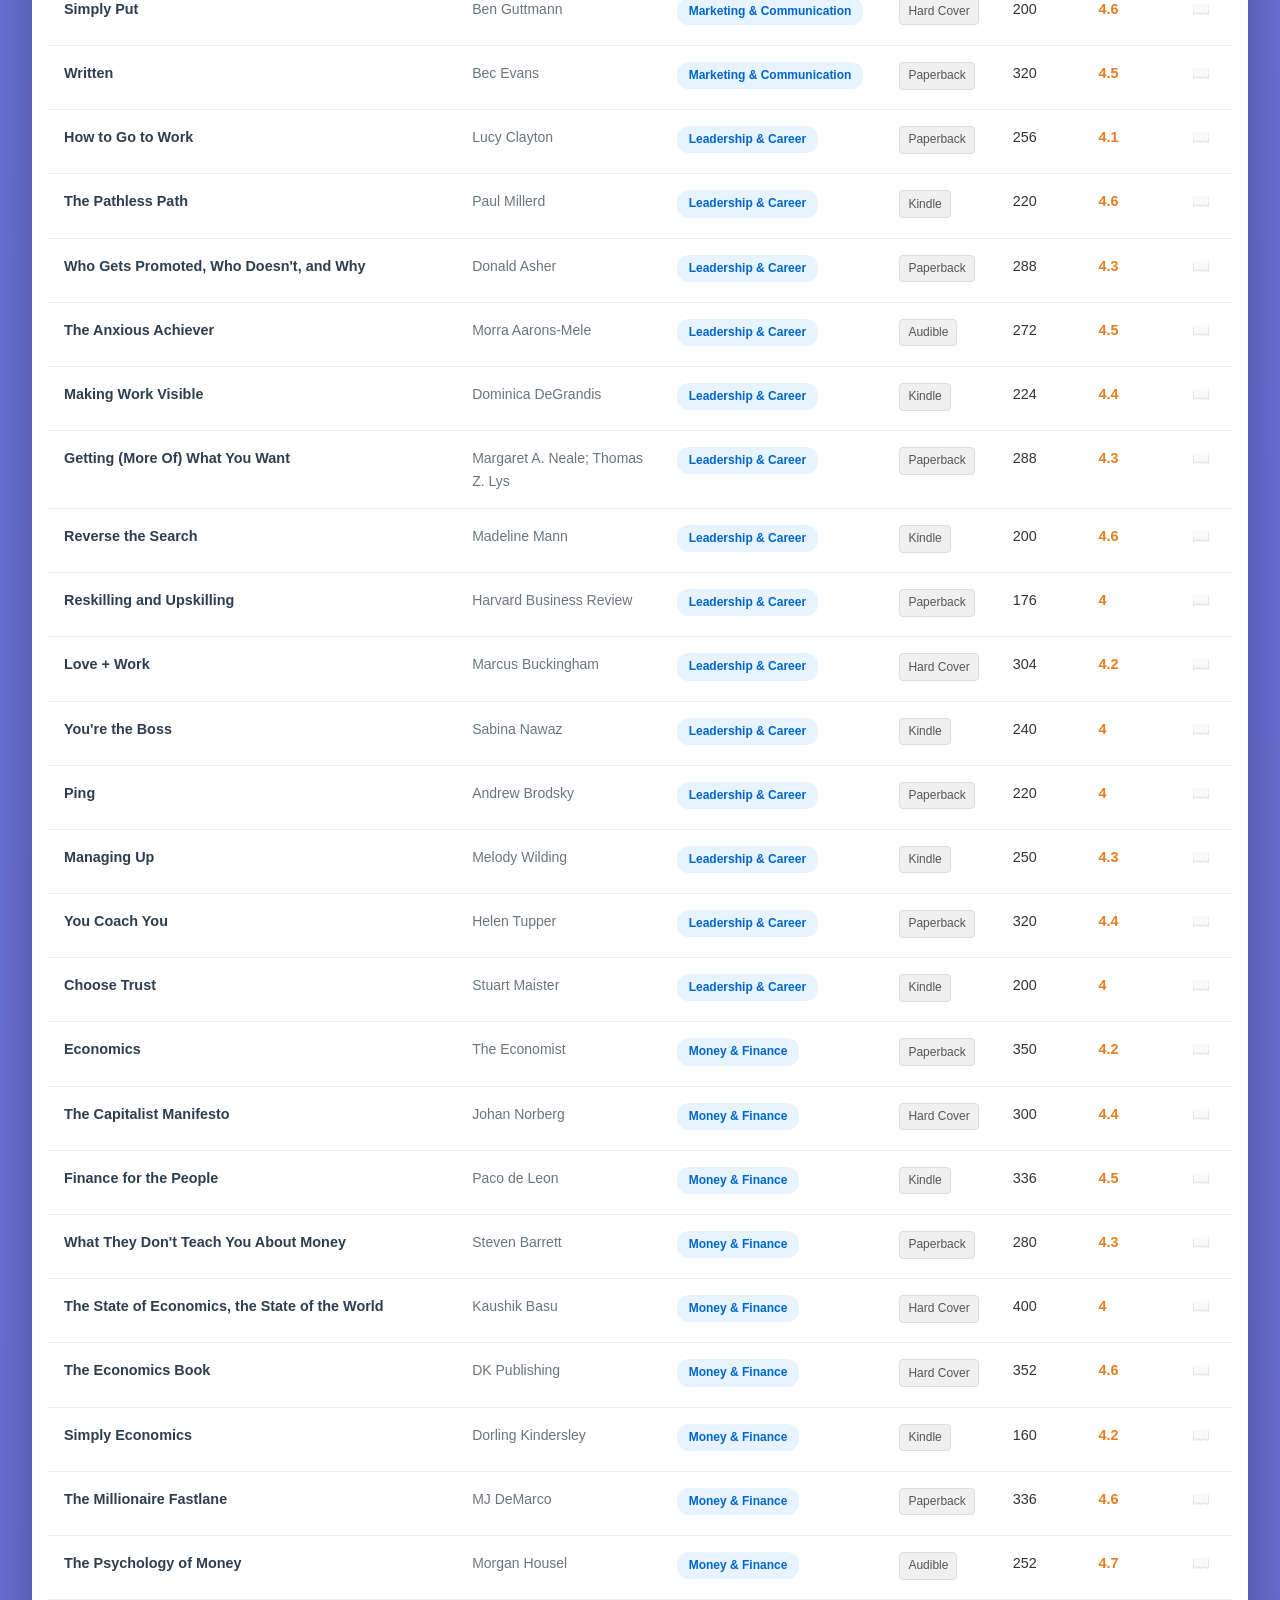
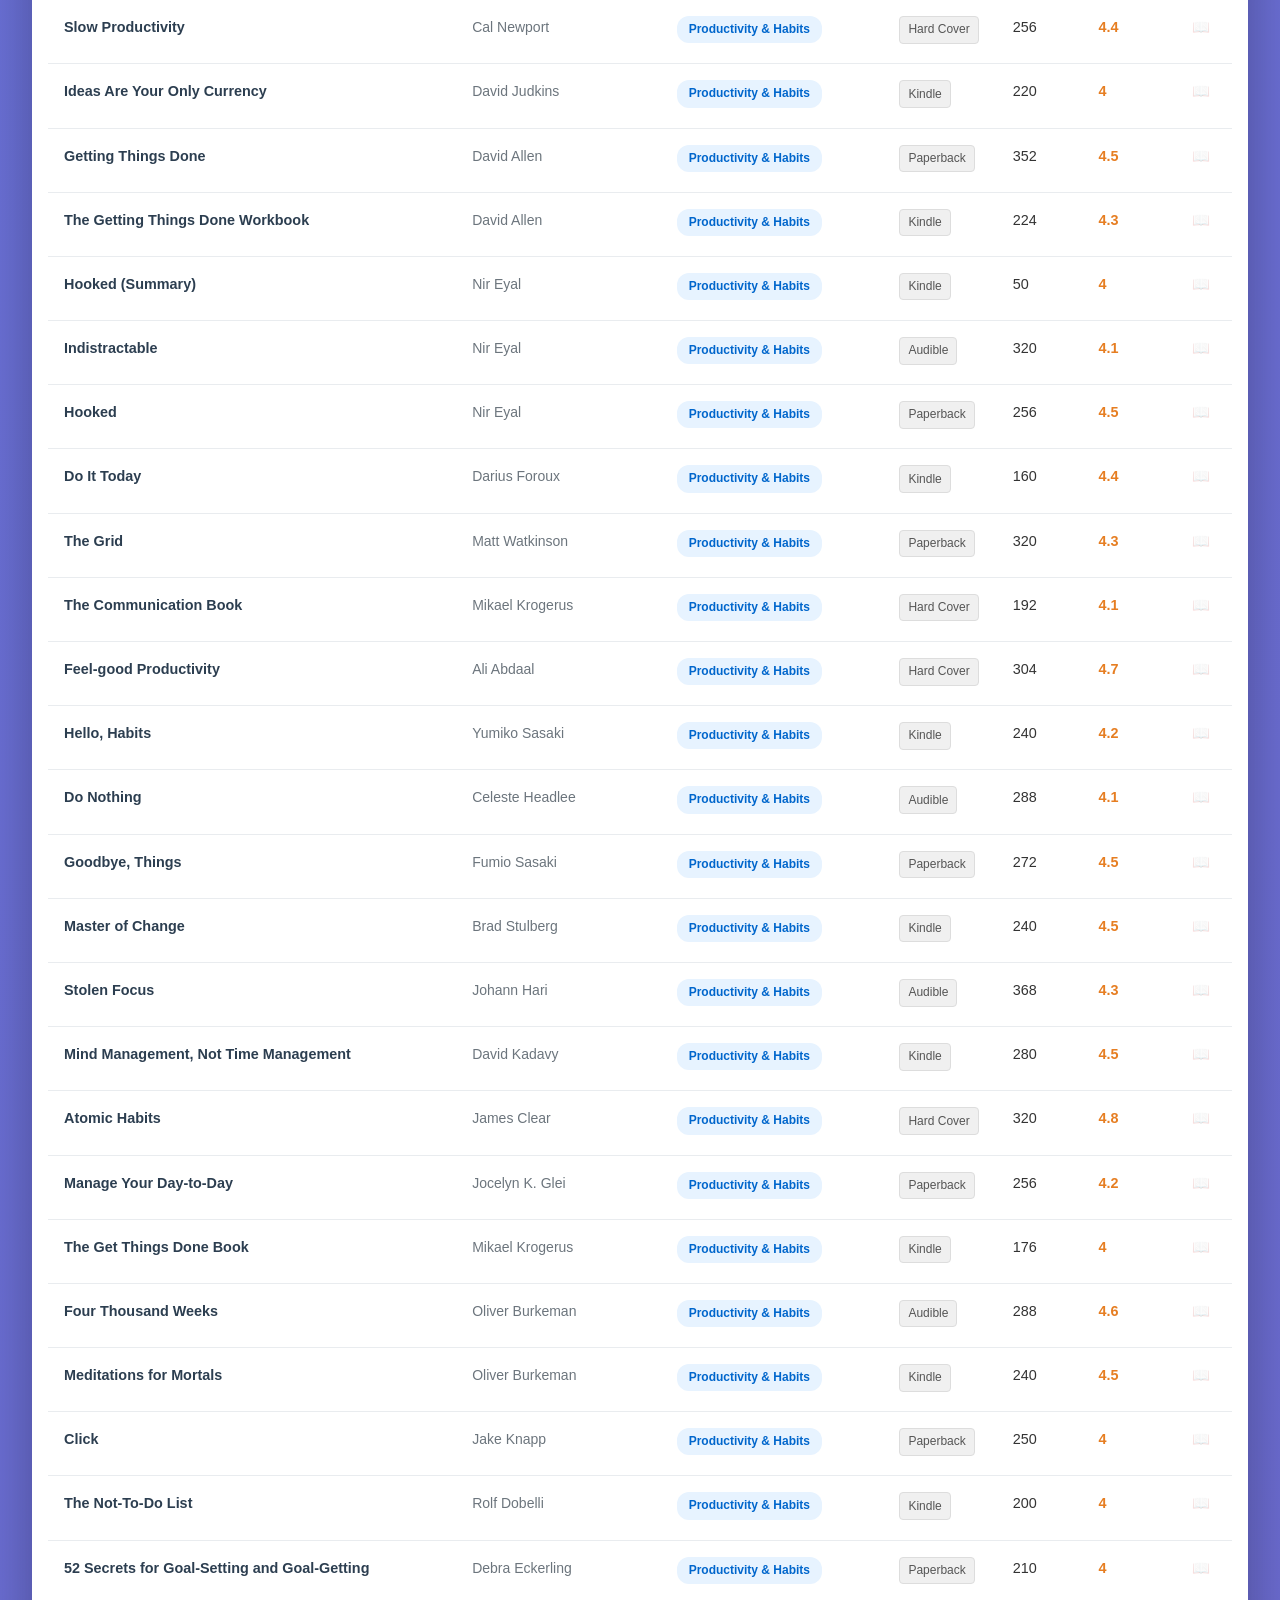
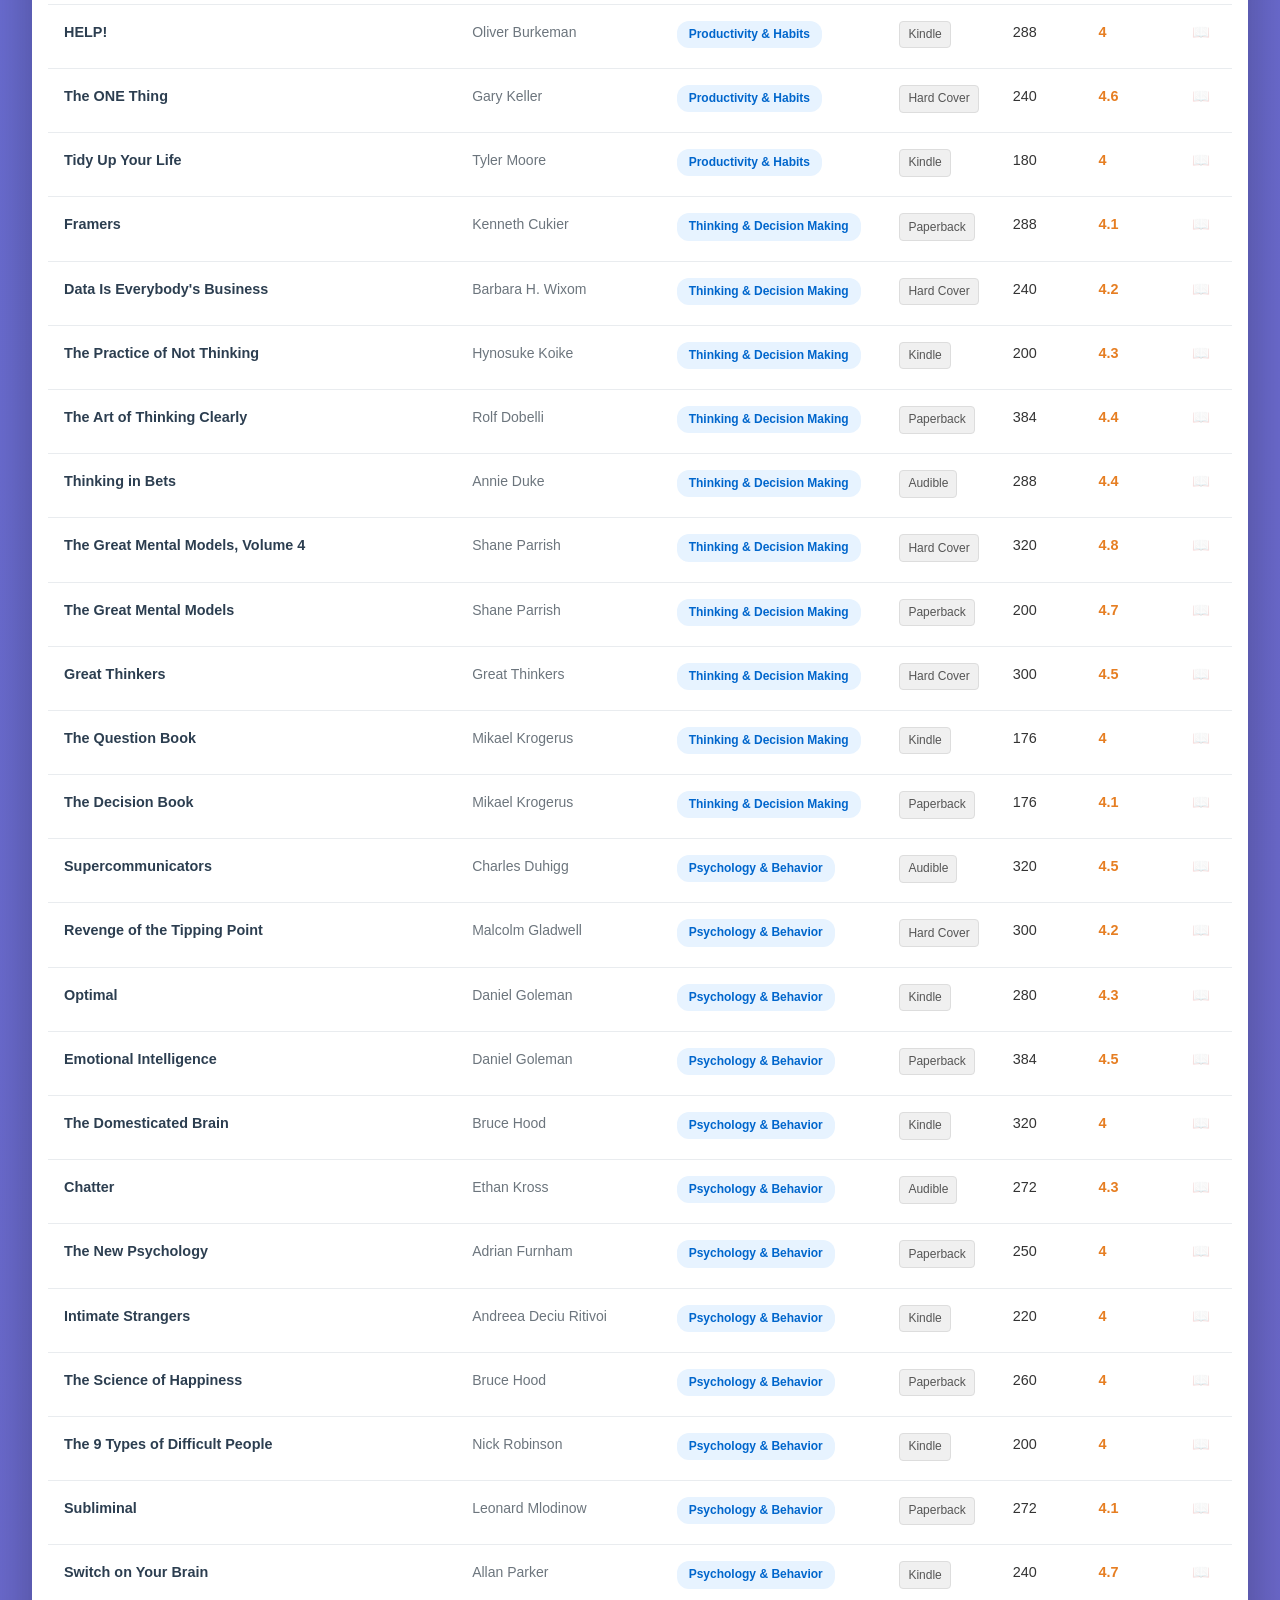
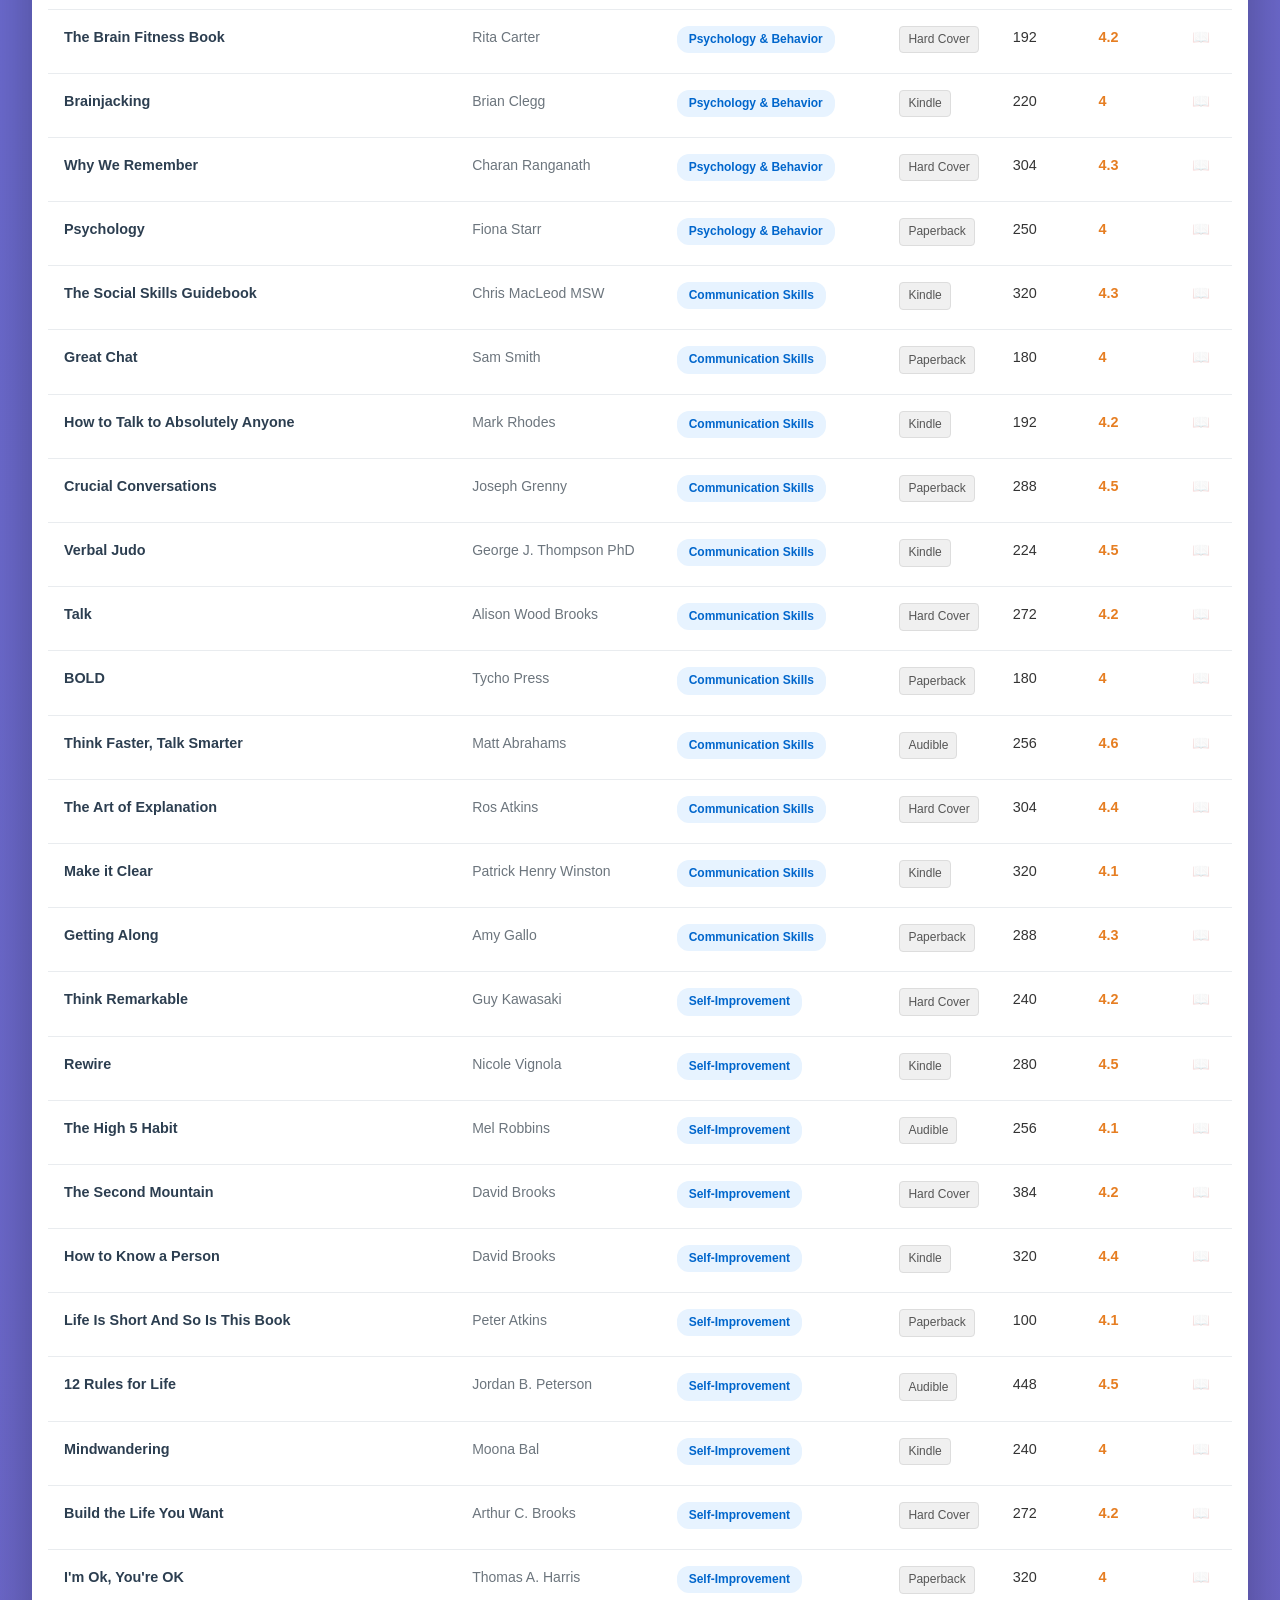
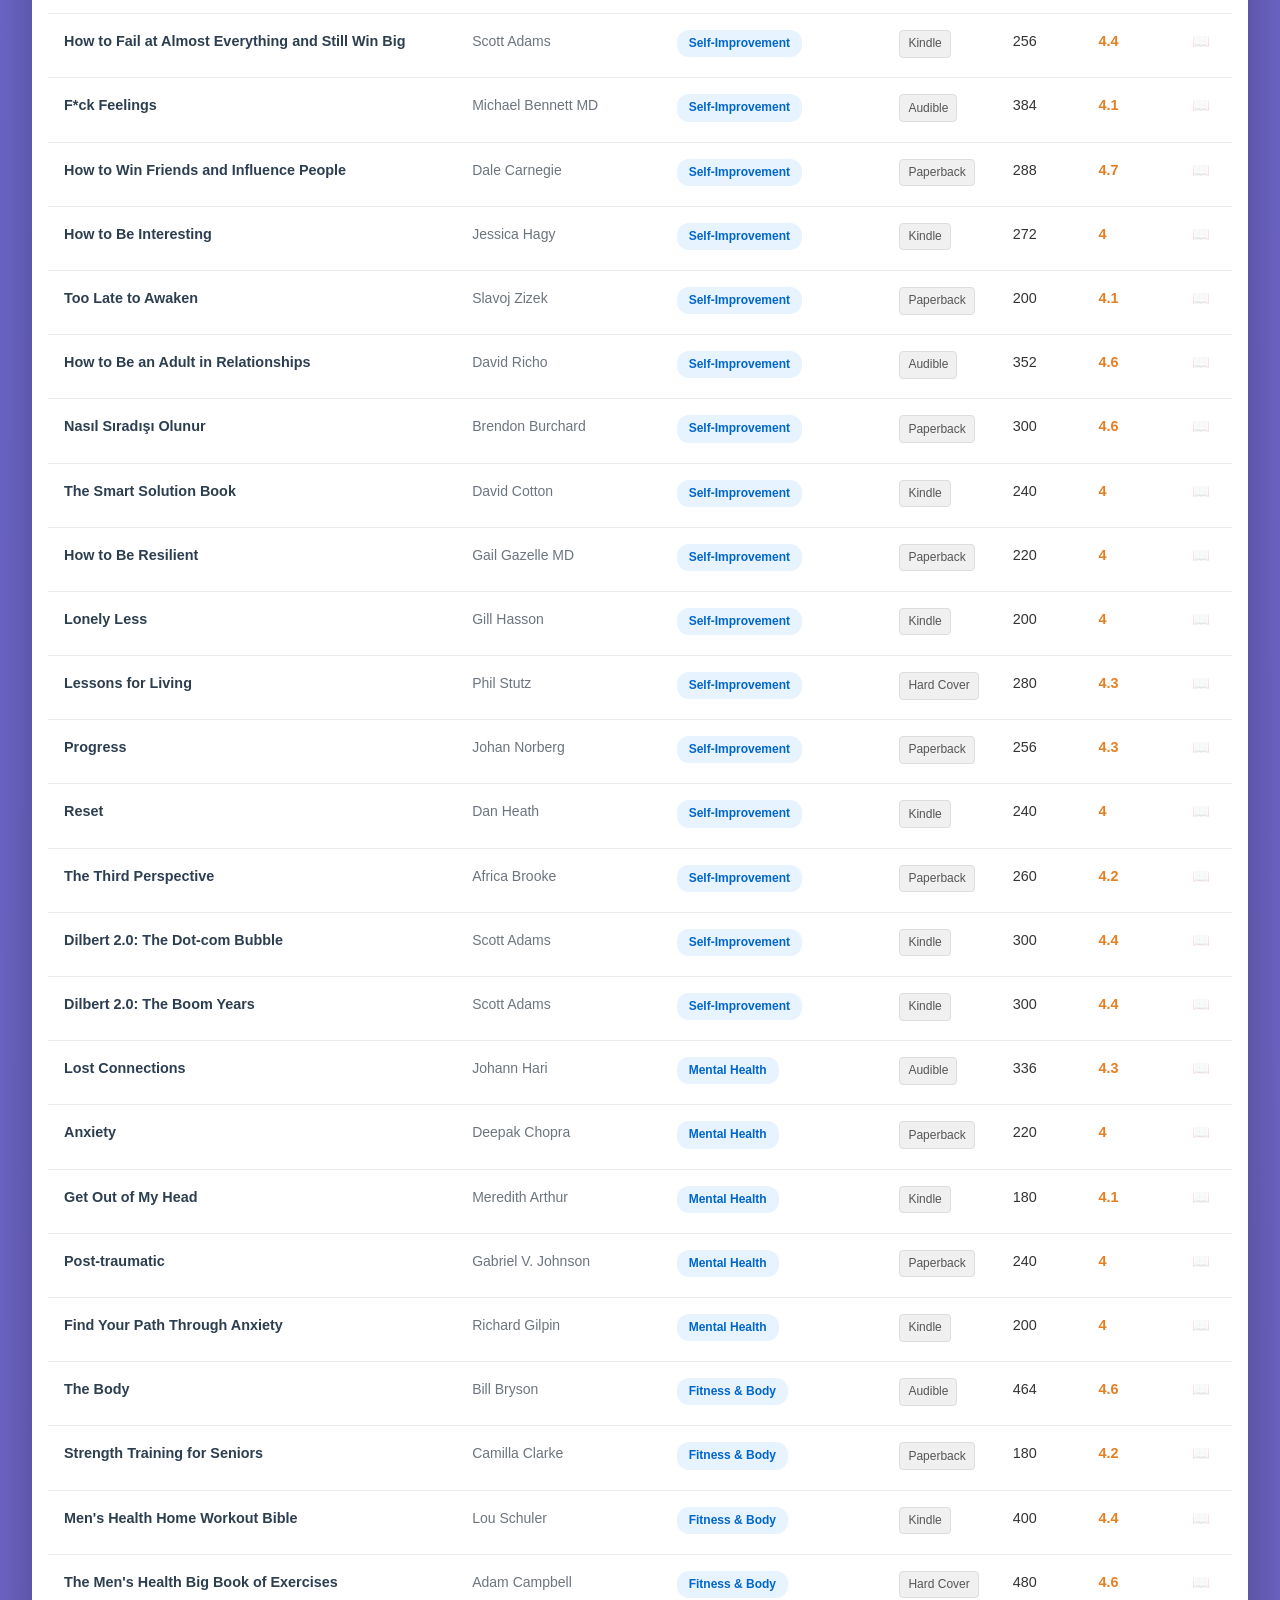
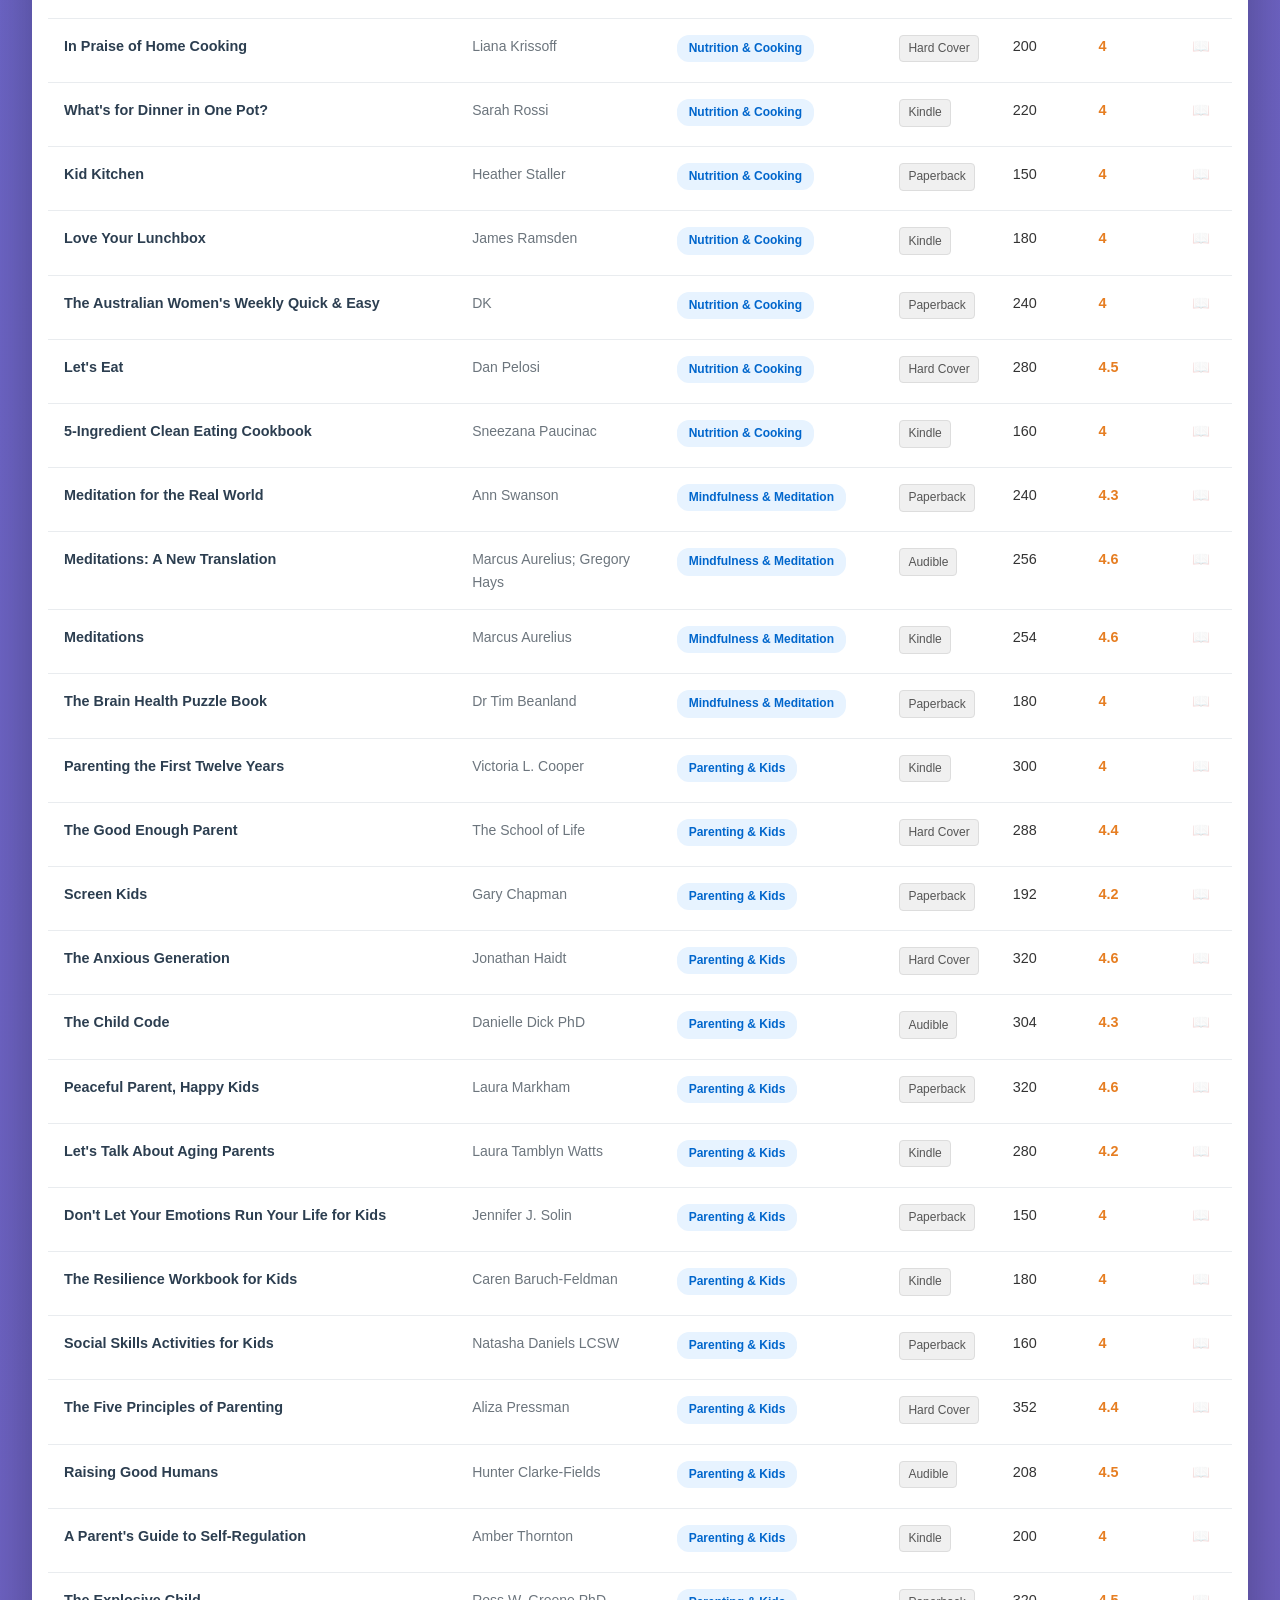
==== commit 387c4fab: "Adjust colspan attributes for table rows" ====
--- a/index.html
+++ b/index.html
@@ -376,7 +376,7 @@
                     </tr>
                 </thead>
                 <tbody id="booksTableBody">
-                    <tr><td colspan="8" class="loading">Loading books...</td></tr>
+                    <tr><td colspan="7" class="loading">Loading books...</td></tr>
                 </tbody>
             </table>
         </div>
@@ -444,7 +444,7 @@
             } catch (error) {
                 console.error('Error loading books:', error);
                 document.getElementById('booksTableBody').innerHTML = 
-                    `<tr><td colspan="8" style="text-align: center; padding: 2rem; color: #dc3545;">Error loading books.json.</td></tr>`;
+                    `<tr><td colspan="7" style="text-align: center; padding: 2rem; color: #dc3545;">Error loading books.json.</td></tr>`;
             }
         }
 
@@ -572,7 +572,7 @@
         function renderTable() {
             const tbody = document.getElementById('booksTableBody');
             if (filteredBooks.length === 0) {
-                tbody.innerHTML = '<tr><td colspan="8" style="text-align: center; padding: 2rem; color: #6c757d;">No books found.</td></tr>';
+                tbody.innerHTML = '<tr><td colspan="7" style="text-align: center; padding: 2rem; color: #6c757d;">No books found.</td></tr>';
                 return;
             }
 
@@ -605,7 +605,6 @@
                     </td>
                     <td class="author">${book.author || 'Unknown Author'}</td>
                     <td><span class="topic-tag">${book.topics || 'Uncategorized'}</span></td>
-                    <td>${genreTags || '-'}</td>
                     <td><span class="platform-badge">${book.platform || '-'}</span></td>
                     <td>${book.total_pages || '-'}</td>
                     <td class="rating">${book.rating ? book.rating : '-'}</td>
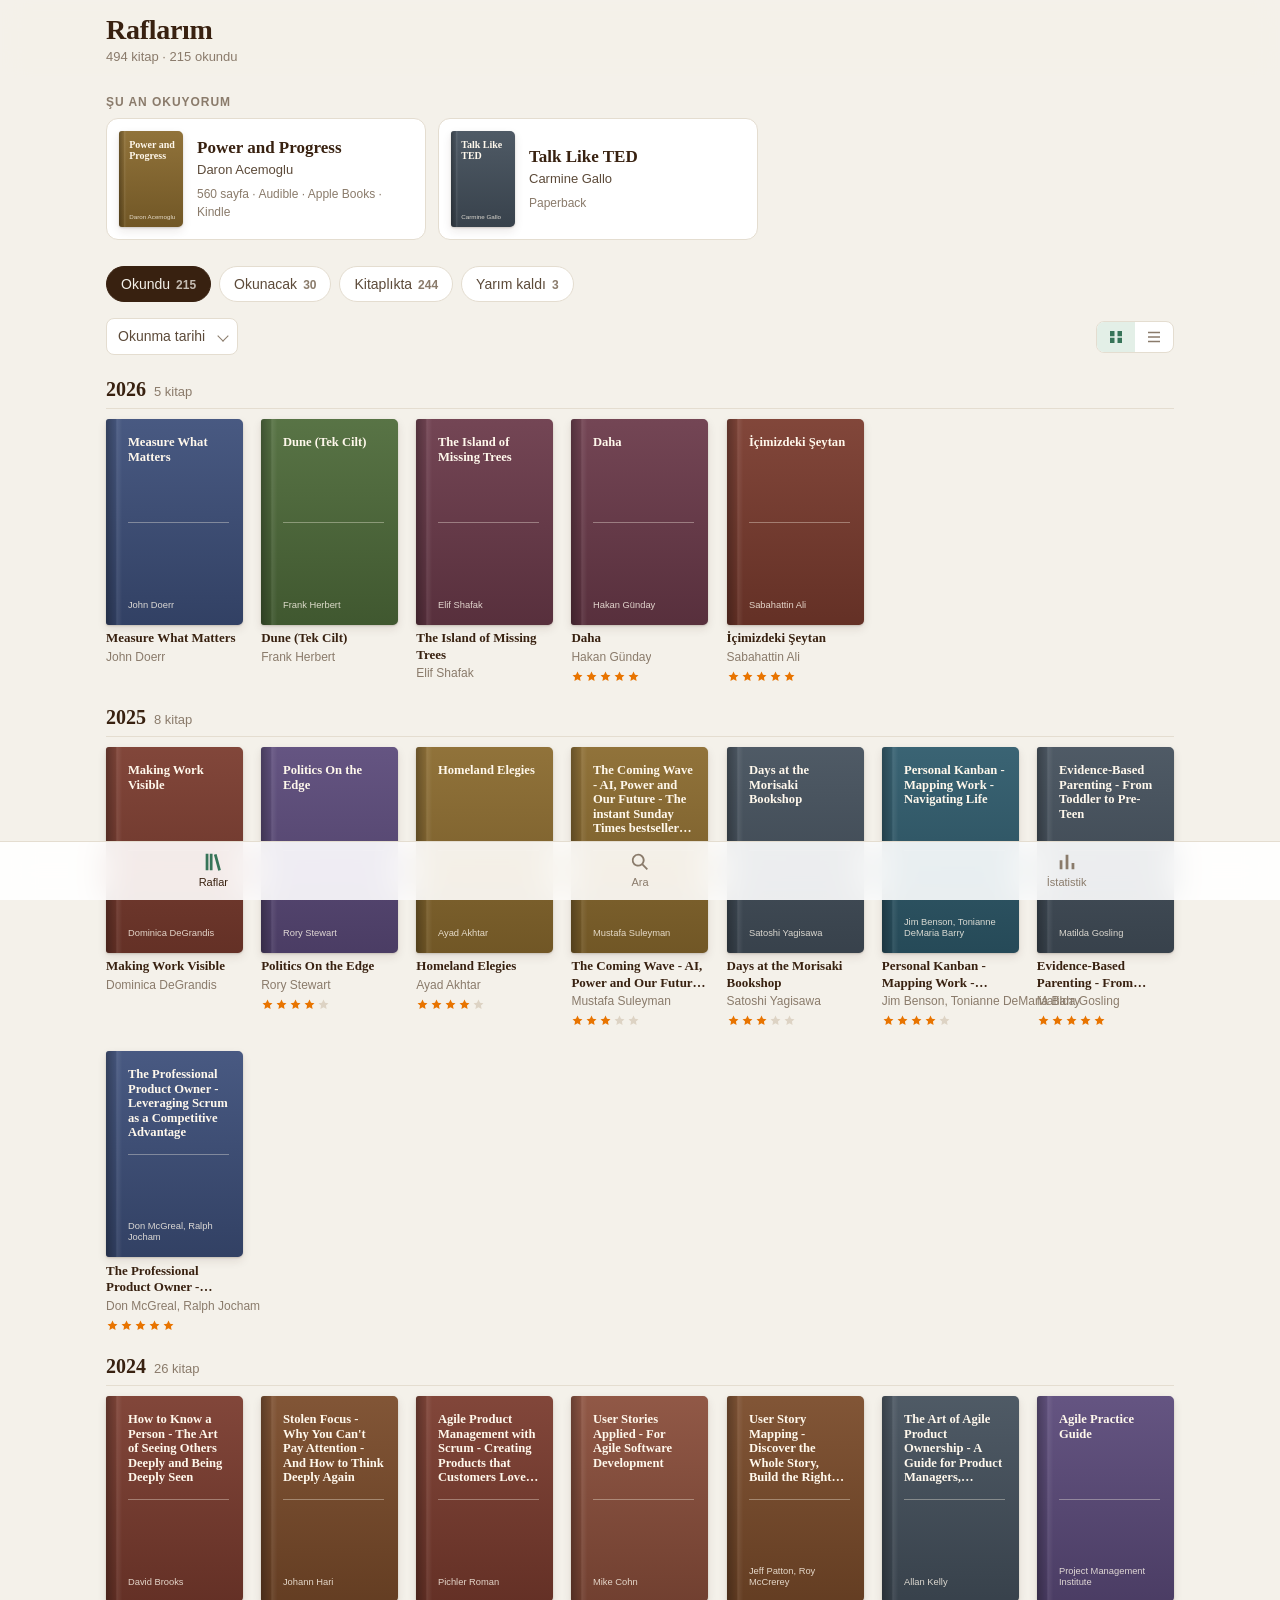
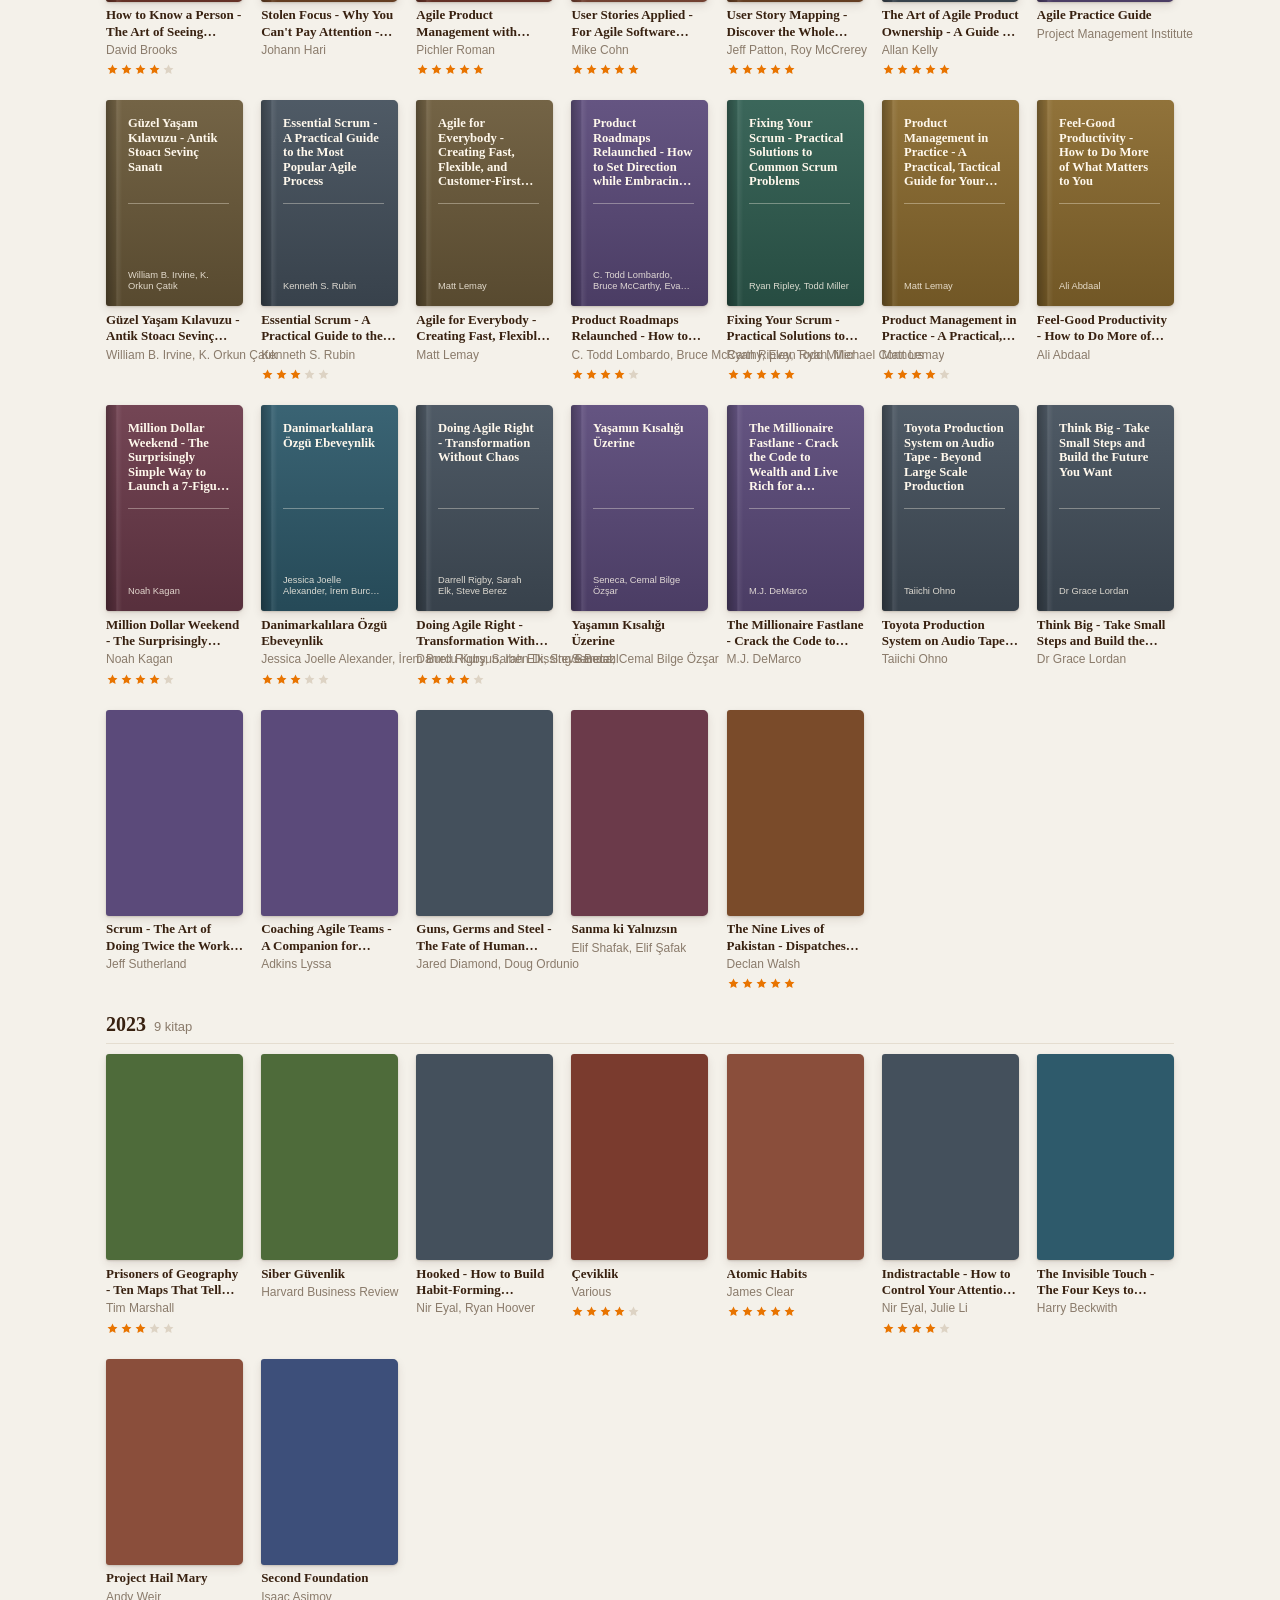
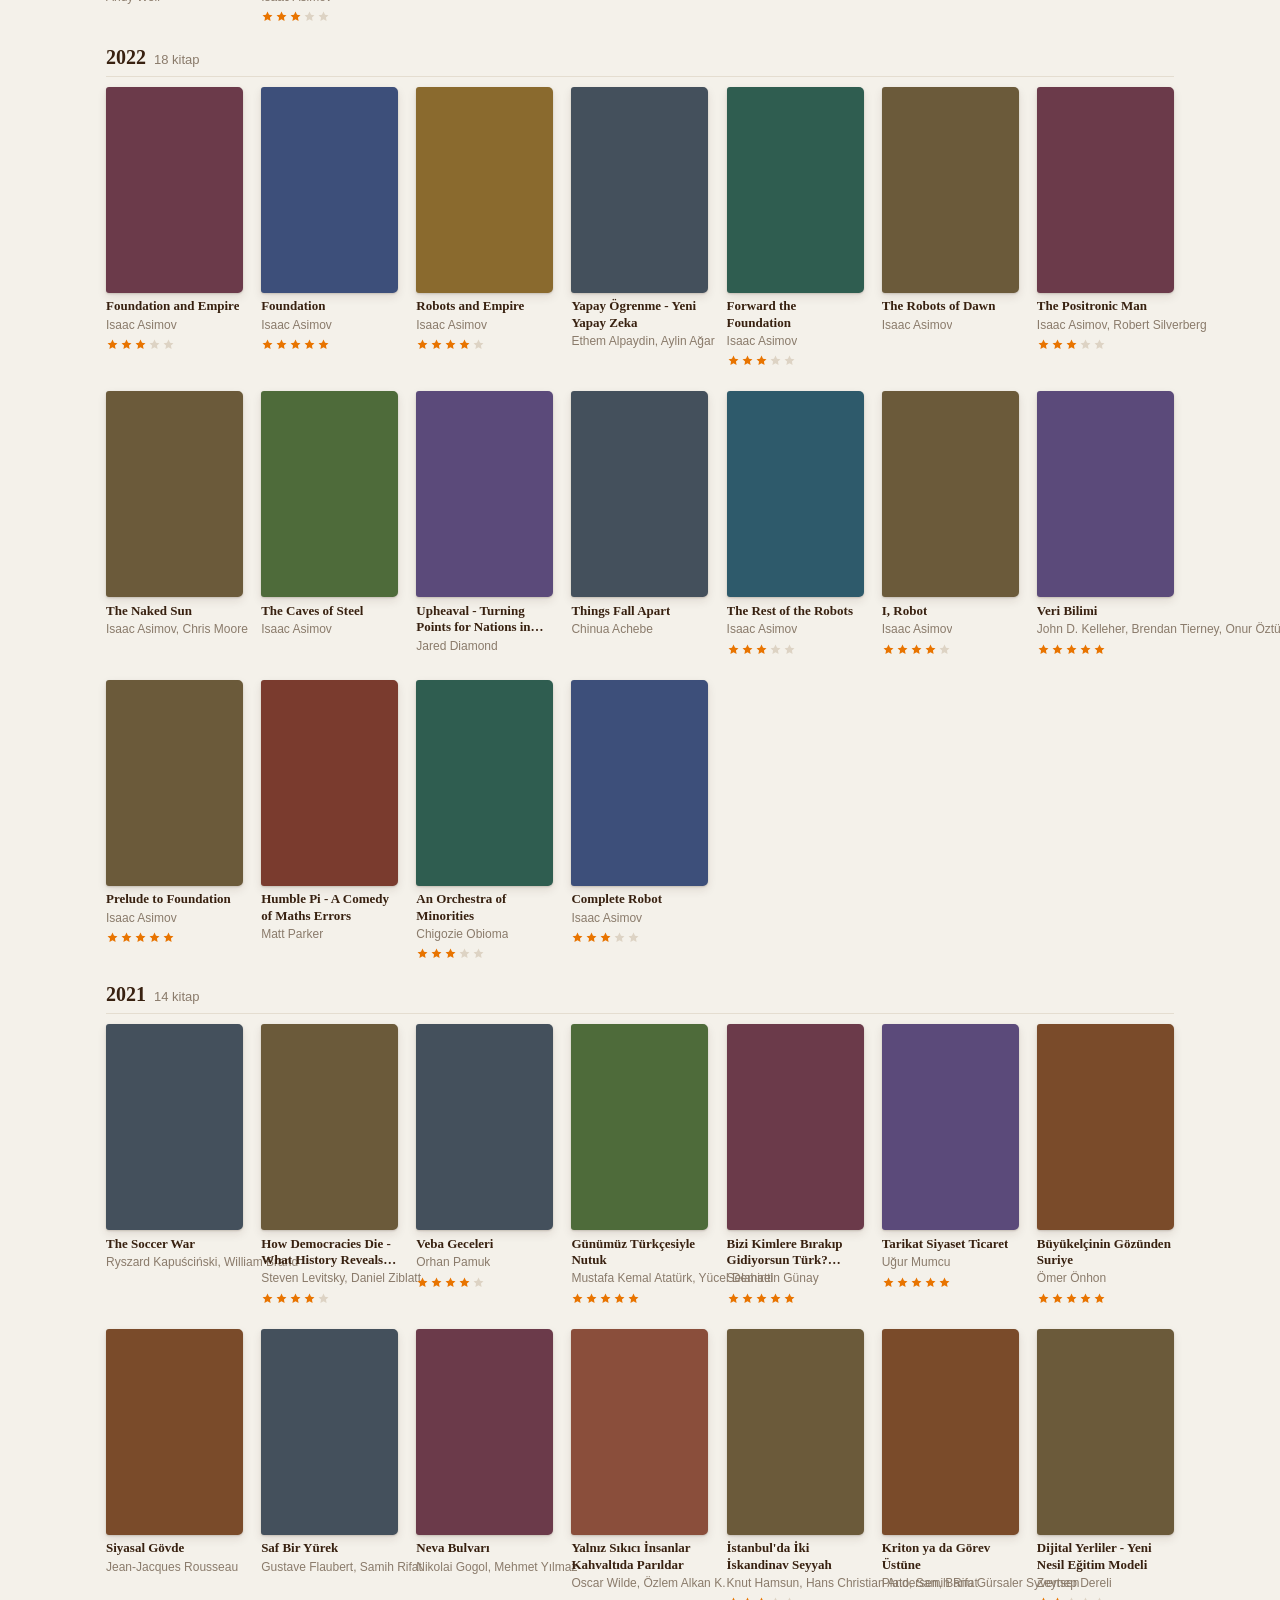
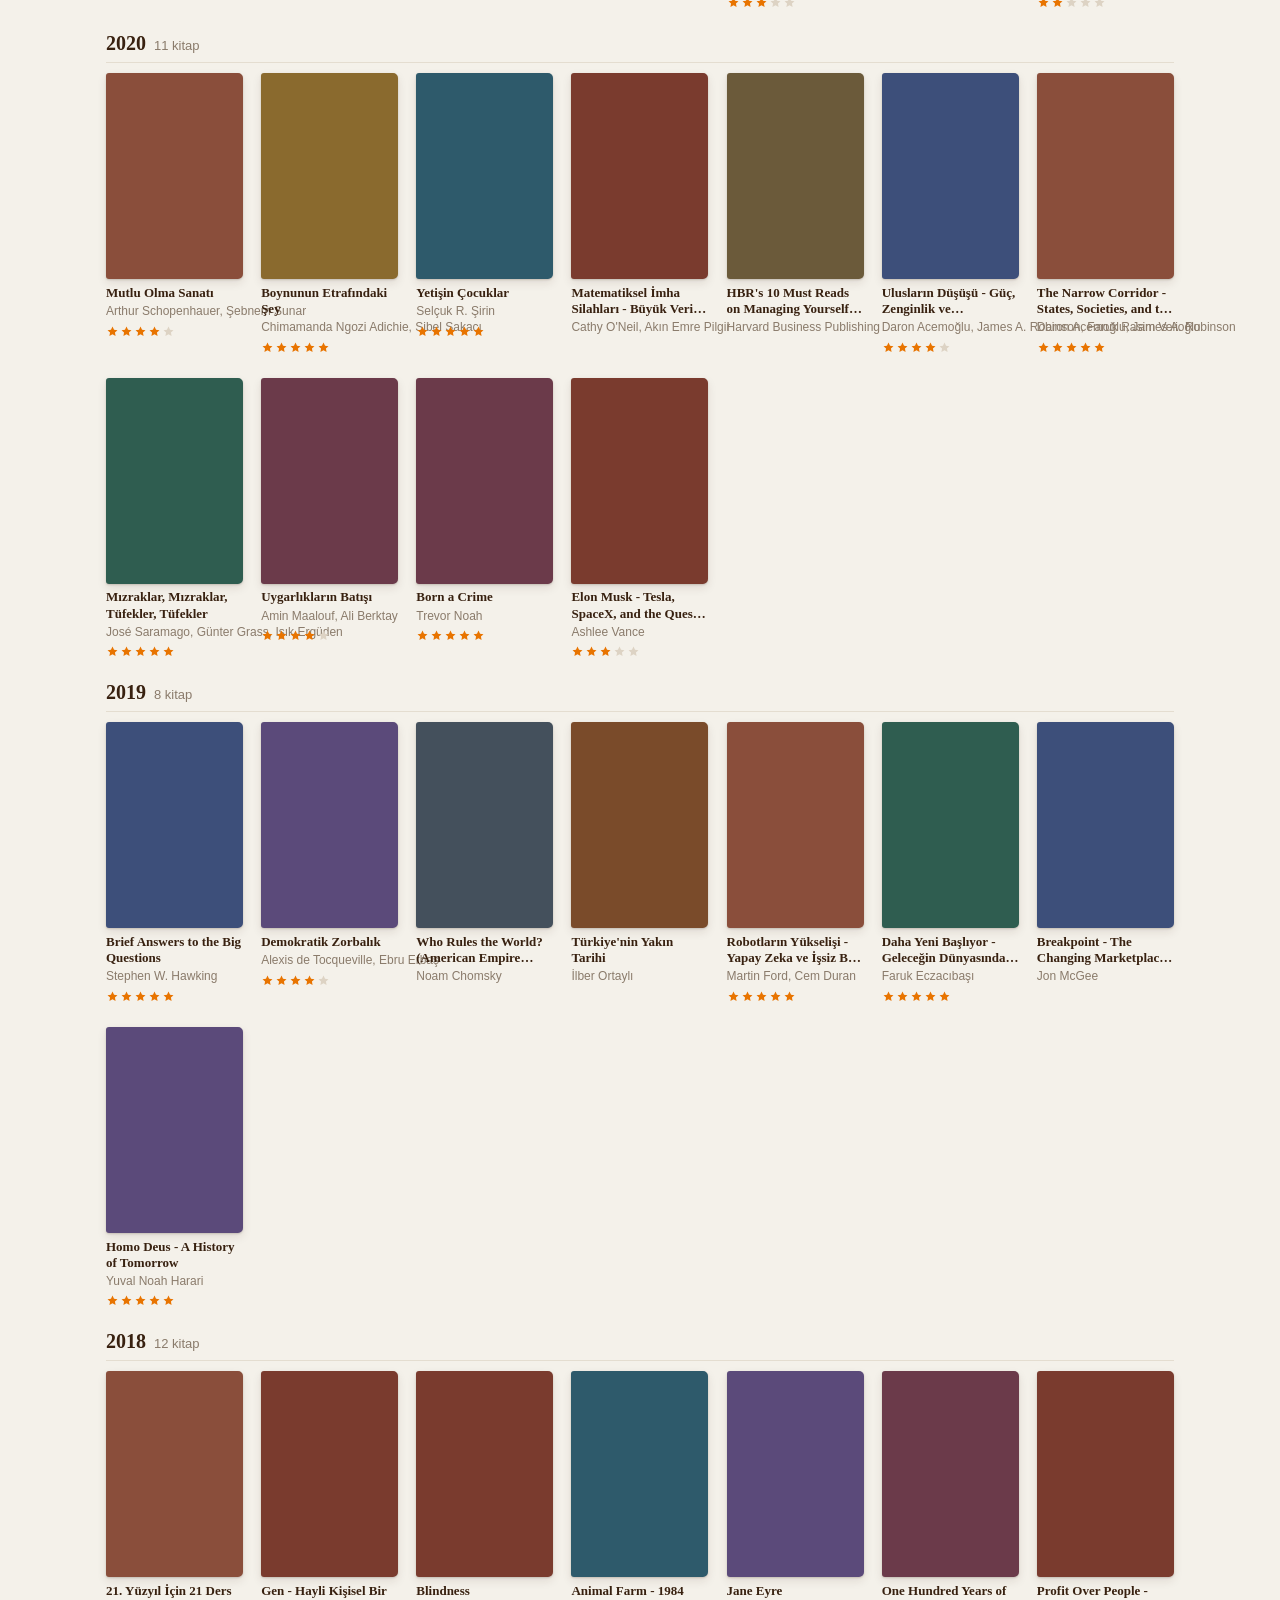
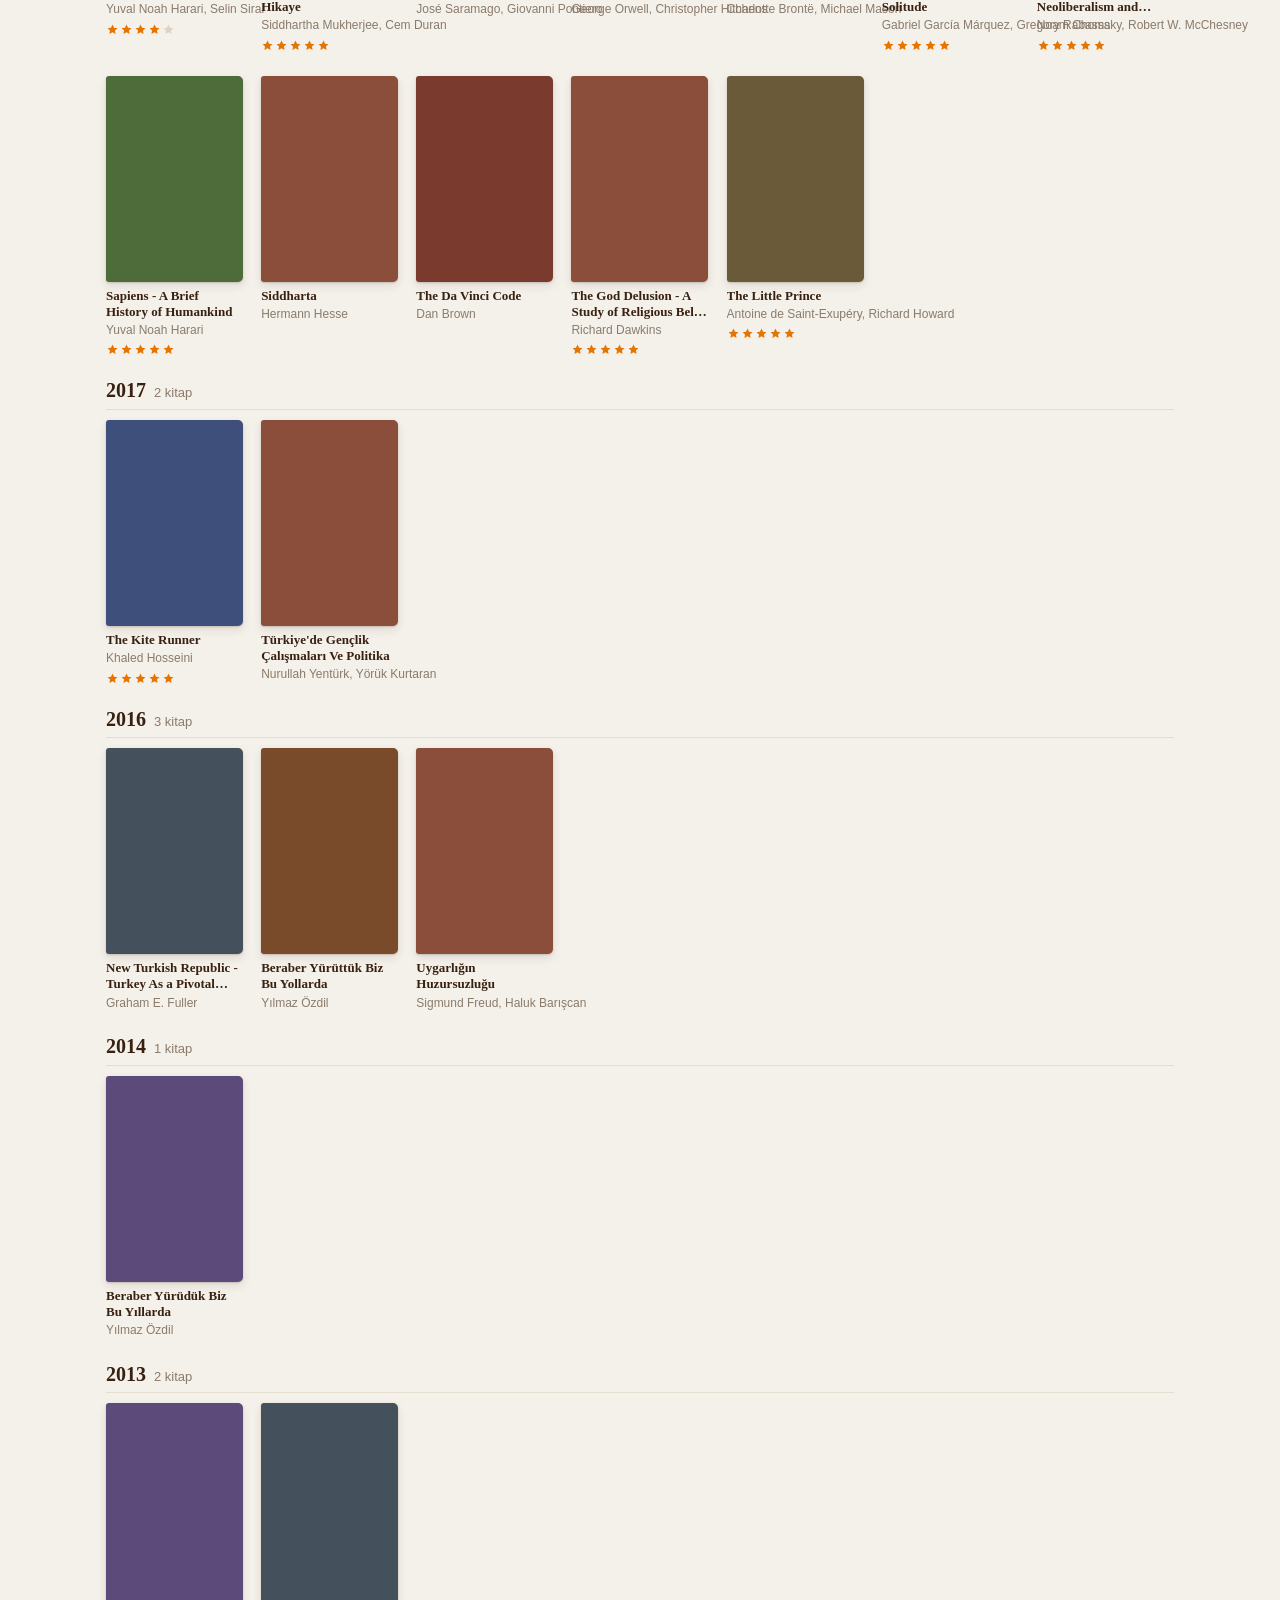
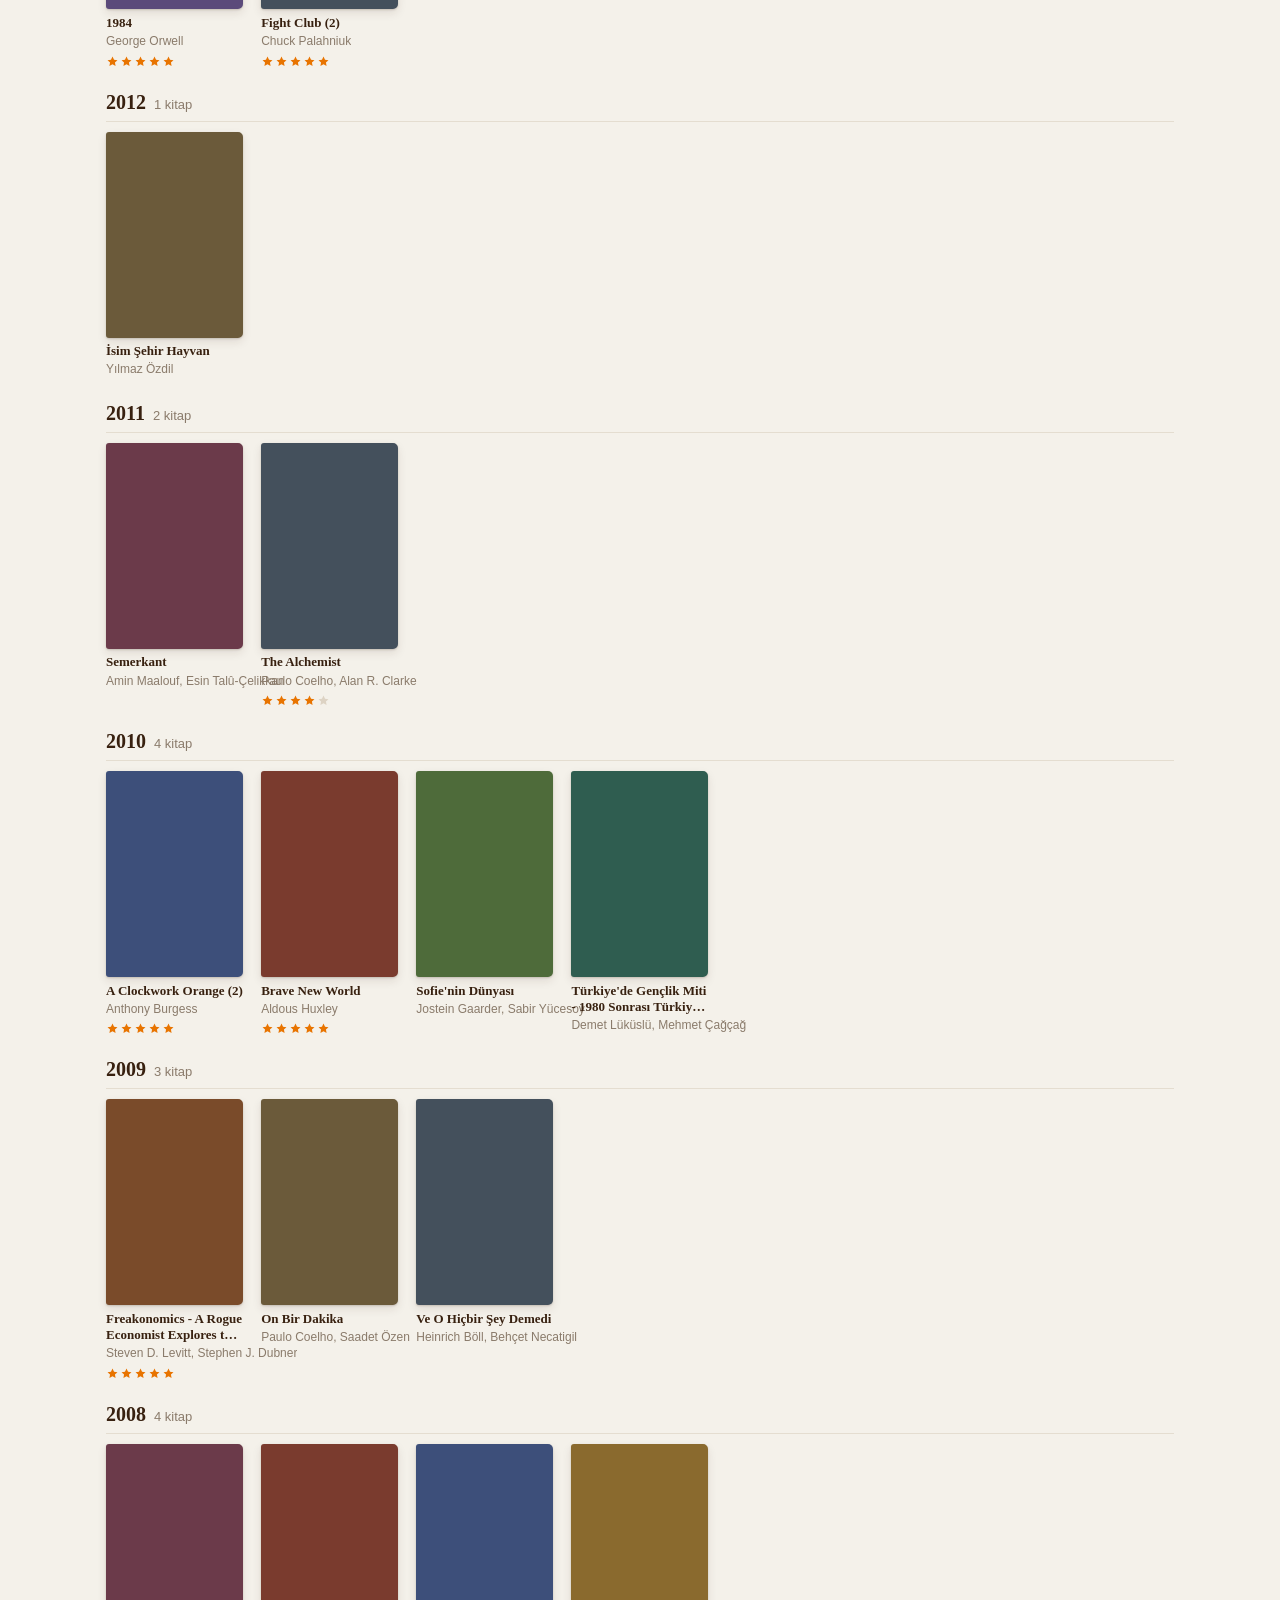
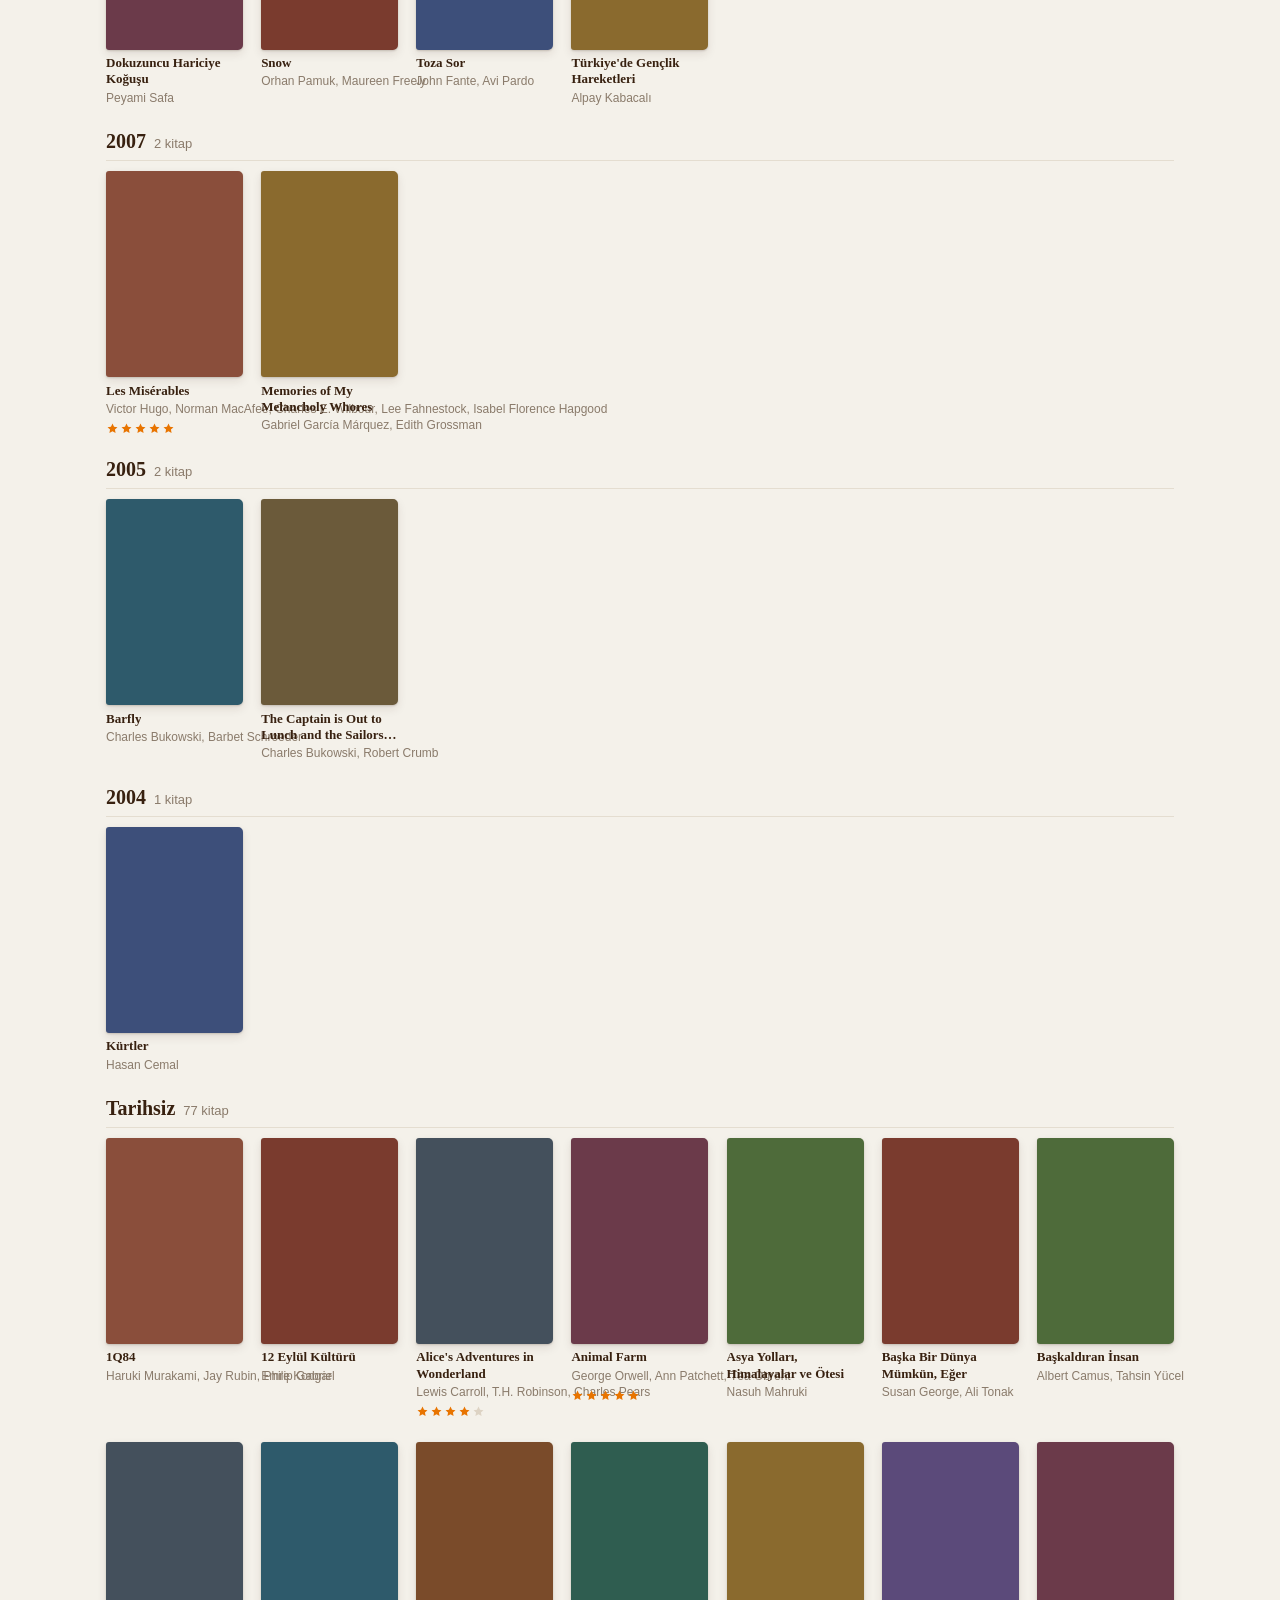
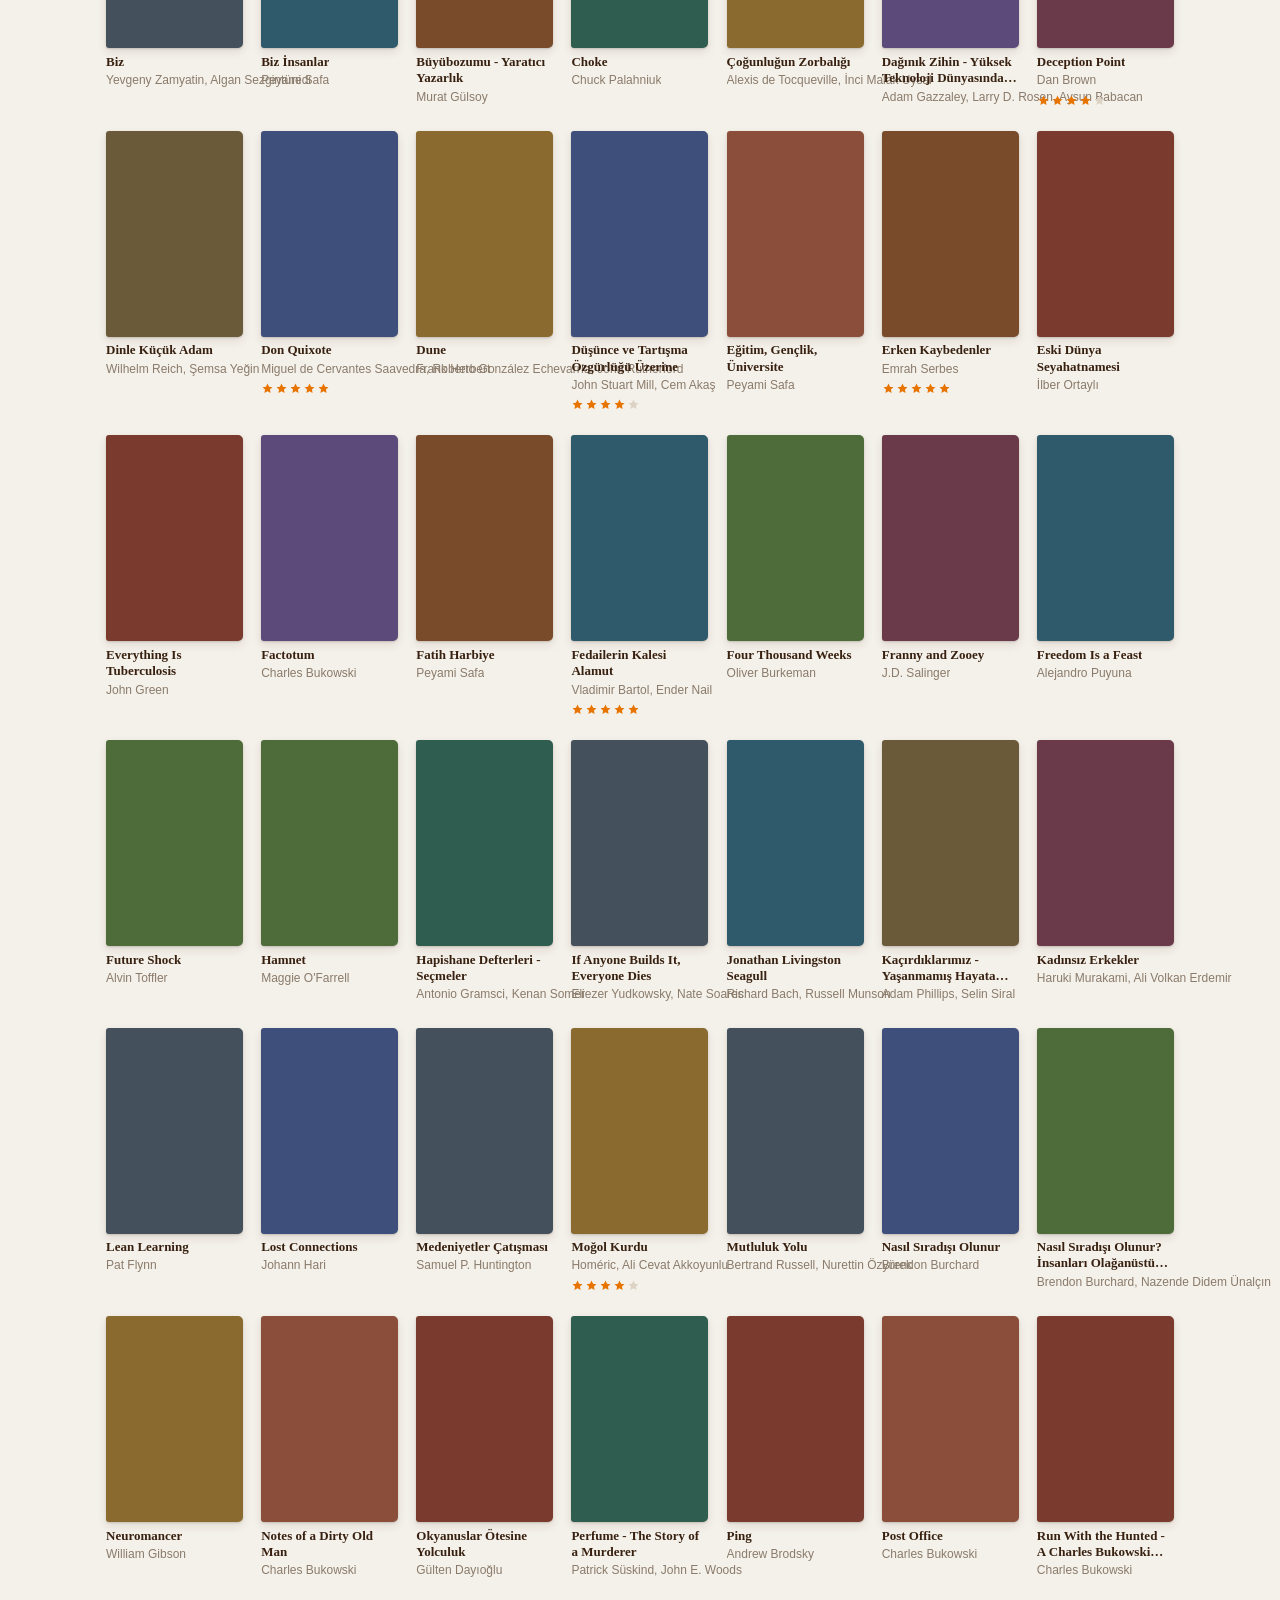
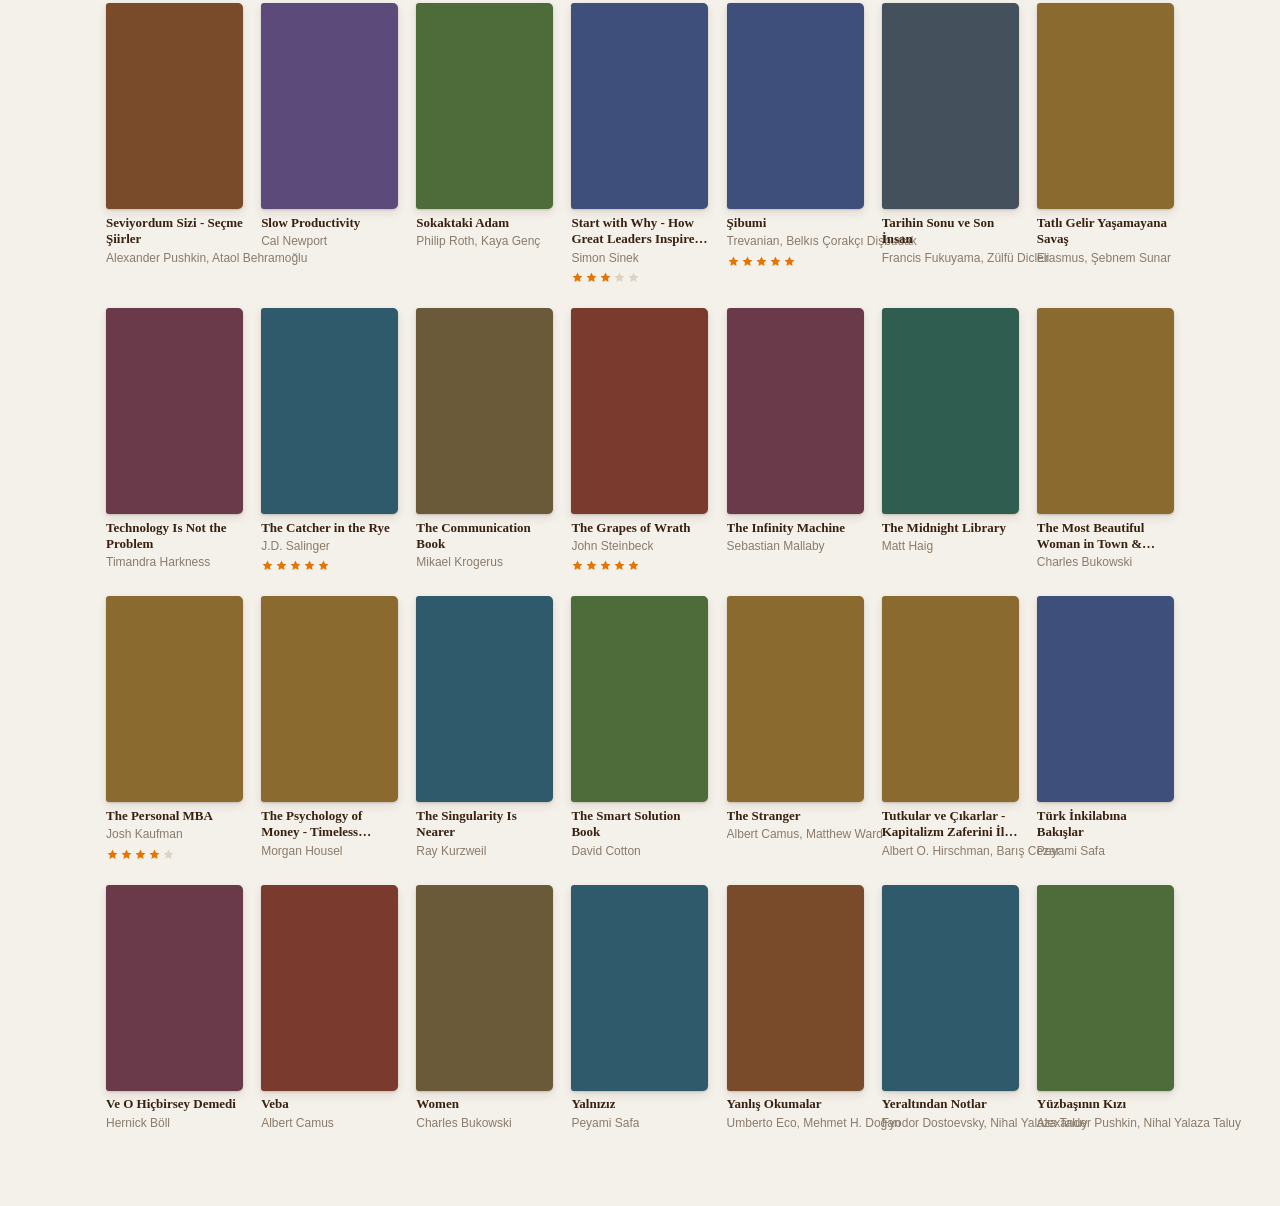
==== commit 51518c36: "Kitaplığım: vault'tan beslenen Goodreads tarzı PWA Eski mor sayfa ve books.json kaldırıldı. Veri art" ====
--- a/index.html
+++ b/index.html
@@ -1,659 +1,102 @@
 <!DOCTYPE html>
-<html lang="en">
+<html lang="tr">
 <head>
-    <meta charset="UTF-8">
-    <meta name="viewport" content="width=device-width, initial-scale=1.0">
-    <title>Book Collection</title>
-    <style>
-        * {
-            margin: 0;
-            padding: 0;
-            box-sizing: border-box;
-        }
-
-        body {
-            font-family: -apple-system, BlinkMacSystemFont, 'Segoe UI', Roboto, Oxygen, Ubuntu, Cantarell, sans-serif;
-            line-height: 1.6;
-            color: #333;
-            background: linear-gradient(135deg, #667eea 0%, #764ba2 100%);
-            min-height: 100vh;
-            padding: 1rem;
-        }
-
-        .container {
-            max-width: 1400px;
-            margin: 0 auto;
-            background: white;
-            border-radius: 12px;
-            box-shadow: 0 20px 60px rgba(0,0,0,0.3);
-            overflow: hidden;
-        }
-
-        header {
-            background: linear-gradient(135deg, #667eea 0%, #764ba2 100%);
-            color: white;
-            padding: 2rem 1rem;
-            text-align: center;
-        }
-
-        header h1 {
-            font-size: 1.75rem;
-            margin-bottom: 0.5rem;
-        }
-
-        header p {
-            opacity: 0.9;
-            font-size: 0.9rem;
-        }
-
-        .controls {
-            padding: 1.5rem 1rem;
-            background: #f8f9fa;
-            border-bottom: 2px solid #e9ecef;
-        }
-
-        .filters {
-            display: flex;
-            flex-direction: column;
-            gap: 1rem;
-            margin-bottom: 1rem;
-        }
-
-        .filter-group {
-            display: flex;
-            flex-direction: column;
-            gap: 0.5rem;
-        }
-
-        .filter-group label {
-            font-weight: 600;
-            font-size: 0.875rem;
-            color: #495057;
-        }
-
-        /* Input and Select Styling (Safari Fix included) */
-        .filter-group input,
-        .filter-group select {
-            padding: 0.75rem;
-            border: 2px solid #dee2e6;
-            border-radius: 8px;
-            font-size: 1rem;
-            transition: all 0.3s ease;
-            width: 100%;
-            background-color: white;
-        }
-
-        .filter-group select {
-            -webkit-appearance: none;
-            appearance: none;
-            background-image: url("data:image/svg+xml,%3Csvg xmlns='http://www.w3.org/2000/svg' width='12' height='12' viewBox='0 0 12 12'%3E%3Cpath fill='%23333' d='M6 8.825L1.175 4 2.238 2.938 6 6.7l3.763-3.762L10.825 4z'/%3E%3C/svg%3E");
-            background-repeat: no-repeat;
-            background-position: right 1rem center;
-            padding-right: 2.5rem;
-        }
-
-        .filter-group input:focus,
-        .filter-group select:focus {
-            outline: none;
-            border-color: #667eea;
-            box-shadow: 0 0 0 3px rgba(102, 126, 234, 0.1);
-        }
-
-        .actions {
-            display: flex;
-            flex-direction: column;
-            gap: 0.75rem;
-        }
-
-        button {
-            padding: 0.75rem 1.5rem;
-            border: none;
-            border-radius: 8px;
-            font-size: 1rem;
-            font-weight: 600;
-            cursor: pointer;
-            transition: all 0.3s ease;
-            width: 100%;
-        }
-
-        .btn-primary { background: linear-gradient(135deg, #667eea 0%, #764ba2 100%); color: white; }
-        .btn-secondary { background: #6c757d; color: white; }
-        .btn-success { background: #28a745; color: white; }
-        .btn-secondary:hover, .btn-success:hover, .btn-primary:hover { opacity: 0.9; transform: translateY(-2px); }
-
-        .stats {
-            padding: 1rem;
-            background: #e7f3ff;
-            border-left: 4px solid #667eea;
-            margin: 1rem;
-            border-radius: 8px;
-            font-size: 0.9rem;
-            color: #495057;
-        }
-
-        .table-container {
-            overflow-x: auto;
-            padding: 0 1rem 1rem 1rem;
-        }
-
-        table {
-            width: 100%;
-            border-collapse: collapse;
-            font-size: 0.875rem;
-        }
-
-        thead {
-            background: linear-gradient(135deg, #667eea 0%, #764ba2 100%);
-            color: white;
-            position: sticky;
-            top: 0;
-            z-index: 10;
-        }
-
-        th {
-            padding: 1rem 0.75rem;
-            text-align: left;
-            font-weight: 600;
-            cursor: pointer;
-            user-select: none;
-            white-space: nowrap;
-        }
-
-        th:hover { background: rgba(255, 255, 255, 0.1); }
-        th.sortable::after { content: ' ↕'; opacity: 0.5; }
-        th.sort-asc::after { content: ' ↑'; opacity: 1; }
-        th.sort-desc::after { content: ' ↓'; opacity: 1; }
-
-        td {
-            padding: 1rem 0.75rem;
-            border-bottom: 1px solid #e9ecef;
-            vertical-align: top;
-        }
-
-        tbody tr:hover { background-color: #f8f9fa; }
-
-        .rating { font-weight: bold; color: #e67e22; }
-
-        .topic-tag {
-            display: inline-block;
-            padding: 0.25rem 0.75rem;
-            background: #e7f3ff;
-            color: #0066cc;
-            border-radius: 12px;
-            font-size: 0.75rem;
-            font-weight: 600;
-            white-space: nowrap;
-            margin-right: 4px;
-            margin-bottom: 4px;
-        }
-        
-        .genre-tag {
-            display: inline-block;
-            padding: 0.2rem 0.5rem;
-            background: #f0fff4;
-            color: #276749;
-            border: 1px solid #c6f6d5;
-            border-radius: 4px;
-            font-size: 0.7rem;
-            margin-right: 3px;
-            margin-bottom: 3px;
-        }
-        
-        .platform-badge {
-            display: inline-block;
-            padding: 0.2rem 0.5rem;
-            border-radius: 4px;
-            font-size: 0.75rem;
-            background: #f0f0f0;
-            color: #555;
-            border: 1px solid #ddd;
-        }
-
-        .book-title { font-weight: 600; color: #2c3e50; }
-        .author { color: #6c757d; font-size: 0.875rem; }
-
-        .goodreads-icon {
-            text-decoration: none;
-            font-size: 1.2rem;
-            filter: grayscale(100%);
-            transition: filter 0.2s;
-        }
-        .goodreads-icon:hover { filter: grayscale(0%); }
-
-        .mobile-details, .toggle-icon { display: none; }
-
-        footer {
-            text-align: center;
-            padding: 1.5rem;
-            background: #f8f9fa;
-            color: #6c757d;
-            font-size: 0.875rem;
-        }
-
-        .loading { text-align: center; padding: 3rem; color: #6c757d; }
-        .desc-text { font-style: italic; color: #666; font-size: 0.85rem; margin-top: 0.5rem; display: block; }
-
-        @media (min-width: 768px) {
-            header h1 { font-size: 2.5rem; }
-            .filters { display: grid; grid-template-columns: repeat(2, 1fr); gap: 1rem; }
-            .filter-group:first-child { grid-column: 1 / -1; }
-            .actions { flex-direction: row; justify-content: flex-end; }
-            button { width: auto; }
-            table { font-size: 0.9rem; }
-            th, td { padding: 1rem; }
-        }
-
-        @media (min-width: 1024px) {
-            body { padding: 2rem; }
-            .filters { grid-template-columns: repeat(4, 1fr); }
-            .filter-group:first-child { grid-column: span 1; }
-        }
-
-        @media (max-width: 767px) {
-            thead { display: none; }
-            tr { display: block; border-bottom: 1px solid #e9ecef; }
-            td { display: none; }
-            
-            td.book-title {
-                display: block;
-                width: 100%;
-                padding: 1.25rem 1rem;
-                cursor: pointer;
-            }
-
-            .title-content {
-                display: flex;
-                justify-content: space-between;
-                align-items: center;
-                gap: 10px;
-            }
-
-            .mobile-details {
-                display: none;
-                margin-top: 1rem;
-                padding-top: 1rem;
-                border-top: 1px dashed #e9ecef;
-                font-size: 0.9rem;
-                color: #555;
-            }
-
-            tr.expanded .mobile-details { display: block; }
-            
-            .mobile-details p {
-                margin-bottom: 0.5rem;
-                display: flex;
-                justify-content: space-between;
-                align-items: baseline;
-            }
-            
-            .mobile-details .desc-block {
-                display: block;
-                margin-top: 10px;
-                background: #f9f9f9;
-                padding: 10px;
-                border-radius: 6px;
-            }
-
-            .toggle-icon {
-                display: block;
-                width: 12px;
-                height: 12px;
-                border-right: 2px solid #ccc;
-                border-bottom: 2px solid #ccc;
-                transform: rotate(45deg);
-                transition: transform 0.3s ease;
-                margin-left: auto;
-                flex-shrink: 0;
-            }
-
-            tr.expanded .toggle-icon {
-                transform: rotate(-135deg);
-                border-color: #667eea;
-            }
-            tr.expanded .title-content { color: #667eea; }
-        }
-    </style>
+<meta charset="UTF-8">
+<meta name="viewport" content="width=device-width, initial-scale=1, viewport-fit=cover">
+<title>Kitaplığım</title>
+<meta name="description" content="Emin'in kişisel kitaplığı: okunanlar, okunacaklar ve istatistikler.">
+<link rel="manifest" href="manifest.webmanifest">
+<link rel="icon" type="image/png" href="icons/icon-192.png">
+<link rel="apple-touch-icon" href="icons/icon-180.png">
+<meta name="theme-color" content="#F4F1EA" media="(prefers-color-scheme: light)">
+<meta name="theme-color" content="#17140F" media="(prefers-color-scheme: dark)">
+<meta name="mobile-web-app-capable" content="yes">
+<meta name="apple-mobile-web-app-capable" content="yes">
+<meta name="apple-mobile-web-app-status-bar-style" content="default">
+<meta name="apple-mobile-web-app-title" content="Kitaplığım">
+<link rel="stylesheet" href="styles.css">
 </head>
 <body>
-    <div class="container">
-        <header>
-            <h1>Book Collection</h1>
-            <p>Track readings, topics, and platforms</p>
-        </header>
+<header class="topbar">
+  <div class="topbar-inner">
+    <h1 id="view-title">Raflarım</h1>
+    <p id="view-sub" class="sub"></p>
+  </div>
+</header>
 
-        <div class="controls">
-            <div class="filters">
-                <div class="filter-group">
-                    <label for="searchInput">Search</label>
-                    <input type="text" id="searchInput" placeholder="Title, author, genre...">
-                </div>
-                <div class="filter-group">
-                    <label for="topicFilter">Topic</label>
-                    <select id="topicFilter"><option value="">All Topics</option></select>
-                </div>
-                <div class="filter-group">
-                    <label for="platformFilter">Platform</label>
-                    <select id="platformFilter">
-                        <option value="">All Platforms</option>
-                        <option value="Kindle">Kindle</option>
-                        <option value="Paperback">Paperback</option>
-                        <option value="Hard Cover">Hard Cover</option>
-                        <option value="Apple Books">Apple Books</option>
-                        <option value="Audible">Audible</option>
-                        <option value="Audiobook">Audiobook</option>
-                    </select>
-                </div>
-                <div class="filter-group">
-                    <label for="ratingFilter">Rating</label>
-                    <select id="ratingFilter">
-                        <option value="">All Ratings</option>
-                        <option value="4.5">4.5+ Stars</option>
-                        <option value="4">4+ Stars</option>
-                        <option value="3.5">3.5+ Stars</option>
-                        <option value="3">3+ Stars</option>
-                    </select>
-                </div>
-            </div>
-            <div class="actions">
-                <button class="btn-secondary" onclick="resetFilters()">Reset Filters</button>
-                <button class="btn-success" onclick="downloadCSV()">Download CSV</button>
-            </div>
-        </div>
+<main>
+  <!-- Raflar -->
+  <section id="view-shelves" class="view" data-view="shelves">
+    <div id="reading-now"></div>
+    <nav class="chips" id="shelf-chips" aria-label="Raflar"></nav>
+    <div class="toolbar">
+      <label class="select">
+        <span class="sr-only">Sırala</span>
+        <select id="shelf-sort">
+          <option value="dateRead">Okunma tarihi</option>
+          <option value="added">Eklenme tarihi</option>
+          <option value="title">Başlık</option>
+          <option value="author">Yazar</option>
+          <option value="rating">Puanım</option>
+          <option value="year">Yayın yılı</option>
+        </select>
+      </label>
+      <div class="seg" role="group" aria-label="Görünüm">
+        <button type="button" data-layout="grid" aria-label="Kapaklar"><svg viewBox="0 0 24 24"><path d="M4 4h6v7H4zM14 4h6v7h-6zM4 13h6v7H4zM14 13h6v7h-6z"/></svg></button>
+        <button type="button" data-layout="list" aria-label="Liste"><svg viewBox="0 0 24 24"><path d="M4 5h16v2H4zM4 11h16v2H4zM4 17h16v2H4z"/></svg></button>
+      </div>
+    </div>
+    <div id="shelf-body"></div>
+  </section>
 
-        <div class="stats" id="stats">Loading books...</div>
+  <!-- Ara -->
+  <section id="view-search" class="view" data-view="search" hidden>
+    <div class="searchbox">
+      <svg viewBox="0 0 24 24" aria-hidden="true"><path d="M10 3a7 7 0 1 0 4.2 12.6l5.1 5.1 1.4-1.4-5.1-5.1A7 7 0 0 0 10 3zm0 2a5 5 0 1 1 0 10 5 5 0 0 1 0-10z"/></svg>
+      <input id="q" type="search" placeholder="Başlık veya yazar ara" autocomplete="off" autocorrect="off" spellcheck="false">
+    </div>
+    <div class="filters">
+      <label class="select"><span class="sr-only">Raf</span><select id="f-status"></select></label>
+      <label class="select"><span class="sr-only">Konu</span><select id="f-topic"></select></label>
+      <label class="select"><span class="sr-only">Format</span><select id="f-format"></select></label>
+      <label class="select"><span class="sr-only">Dil</span><select id="f-lang"></select></label>
+    </div>
+    <p id="search-count" class="count"></p>
+    <div id="search-body"></div>
+  </section>
 
-        <div class="table-container">
-            <table id="booksTable">
-                <thead>
-                    <tr>
-                        <th class="sortable" data-sort="title">Title</th>
-                        <th class="sortable" data-sort="author">Author</th>
-                        <th class="sortable" data-sort="topics">Topic</th>
-                        <th class="sortable" data-sort="platform">Platform</th>
-                        <th class="sortable" data-sort="total_pages">Pages</th>
-                        <th class="sortable" data-sort="rating">Rating</th>
-                        <th>Link</th>
-                    </tr>
-                </thead>
-                <tbody id="booksTableBody">
-                    <tr><td colspan="7" class="loading">Loading books...</td></tr>
-                </tbody>
-            </table>
-        </div>
+  <!-- İstatistik -->
+  <section id="view-stats" class="view" data-view="stats" hidden>
+    <div id="stats-body"></div>
+  </section>
+</main>
 
-        <footer>
-            <p>Built with love for books | Last updated: <span id="lastUpdated"></span></p>
-        </footer>
-    </div>
+<nav class="tabbar" aria-label="Bölümler">
+  <button type="button" data-tab="shelves" class="active">
+    <svg viewBox="0 0 24 24"><path d="M4 3h3v18H4zM8.5 3h3v18h-3zM13 4.2l2.9-.8 4.7 17.4-2.9.8z"/></svg>
+    <span>Raflar</span>
+  </button>
+  <button type="button" data-tab="search">
+    <svg viewBox="0 0 24 24"><path d="M10 3a7 7 0 1 0 4.2 12.6l5.1 5.1 1.4-1.4-5.1-5.1A7 7 0 0 0 10 3zm0 2a5 5 0 1 1 0 10 5 5 0 0 1 0-10z"/></svg>
+    <span>Ara</span>
+  </button>
+  <button type="button" data-tab="stats">
+    <svg viewBox="0 0 24 24"><path d="M4 20V10h3v10zm6.5 0V4h3v16zM17 20v-7h3v7z"/></svg>
+    <span>İstatistik</span>
+  </button>
+</nav>
 
-    <script>
-        let allBooks = [];
-        let filteredBooks = [];
-        let currentSort = { column: null, direction: 'asc' };
+<div id="sheet" class="sheet" hidden>
+  <div class="sheet-backdrop" data-close></div>
+  <article class="sheet-panel" role="dialog" aria-modal="true" aria-labelledby="sheet-title">
+    <div class="grabber" data-close></div>
+    <button type="button" class="sheet-close" data-close aria-label="Kapat">
+      <svg viewBox="0 0 24 24"><path d="M6.4 5 12 10.6 17.6 5 19 6.4 13.4 12l5.6 5.6-1.4 1.4-5.6-5.6L6.4 19 5 17.6l5.6-5.6L5 6.4z"/></svg>
+    </button>
+    <div id="sheet-body"></div>
+  </article>
+</div>
 
-        // --- Custom Category Structure ---
-        const categoryStructure = {
-            'CAREER & BUSINESS': [
-                'Artificial Intelligence',
-                'Startups & Business',
-                'Product & Engineering',
-                'Marketing & Communication',
-                'Leadership & Career',
-                'Money & Finance'
-            ],
-            'PERSONAL DEVELOPMENT': [
-                'Productivity & Habits',
-                'Thinking & Decision Making',
-                'Psychology & Behavior',
-                'Communication Skills',
-                'Self-Improvement',
-                'Mental Health'
-            ],
-            'HEALTH & WELLNESS': [
-                'Fitness & Body',
-                'Nutrition & Cooking',
-                'Mindfulness & Meditation'
-            ],
-            'FAMILY & RELATIONSHIPS': [
-                'Parenting & Kids',
-                'Marriage & Partnership',
-                'Family Life',
-                'Relationships & People'
-            ],
-            'LIFE & HOME': [
-                'Coffee Culture',
-                'Language Learning',
-                'Contemporary Fiction',
-                'Ideas & Society',
-                'History & Culture',
-                'Science & Nature'
-            ]
-        };
-
-        async function loadBooks() {
-            try {
-                const response = await fetch('books.json');
-                if (!response.ok) throw new Error(`HTTP error! status: ${response.status}`);
-                const data = await response.json();
-                allBooks = Array.isArray(data) ? data : (data.books || []);
-                filteredBooks = [...allBooks];
-                populateTopicFilter();
-                renderTable();
-                updateStats();
-                document.getElementById('lastUpdated').textContent = new Date().toLocaleDateString();
-            } catch (error) {
-                console.error('Error loading books:', error);
-                document.getElementById('booksTableBody').innerHTML = 
-                    `<tr><td colspan="7" style="text-align: center; padding: 2rem; color: #dc3545;">Error loading books.json.</td></tr>`;
-            }
-        }
-
-        function populateTopicFilter() {
-            const topicFilter = document.getElementById('topicFilter');
-            topicFilter.innerHTML = '<option value="">All Topics</option>';
-            
-            const topicCounts = {};
-            allBooks.forEach(book => {
-                const topic = book.topics || 'Uncategorized';
-                topicCounts[topic] = (topicCounts[topic] || 0) + 1;
-            });
-
-            // Iterate over categoryStructure to create grouped options
-            const processedTopics = new Set();
-
-            for (const [mainCategory, subCategories] of Object.entries(categoryStructure)) {
-                const optgroup = document.createElement('optgroup');
-                optgroup.label = `📂 ${mainCategory}`;
-                let hasOptions = false;
-
-                subCategories.forEach(sub => {
-                    if (topicCounts[sub]) {
-                        const option = document.createElement('option');
-                        option.value = sub;
-                        option.textContent = `${sub} (${topicCounts[sub]})`;
-                        optgroup.appendChild(option);
-                        processedTopics.add(sub);
-                        hasOptions = true;
-                    }
-                });
-
-                if (hasOptions) {
-                    topicFilter.appendChild(optgroup);
-                }
-            }
-
-            // Handle "Other" topics not in the structure
-            const otherGroup = document.createElement('optgroup');
-            otherGroup.label = '📂 OTHER';
-            let hasOtherOptions = false;
-
-            Object.keys(topicCounts).sort().forEach(topic => {
-                if (!processedTopics.has(topic)) {
-                    const option = document.createElement('option');
-                    option.value = topic;
-                    option.textContent = `${topic} (${topicCounts[topic]})`;
-                    otherGroup.appendChild(option);
-                    hasOtherOptions = true;
-                }
-            });
-
-            if (hasOtherOptions) {
-                topicFilter.appendChild(otherGroup);
-            }
-        }
-
-        function filterBooks() {
-            const searchTerm = document.getElementById('searchInput').value.toLowerCase();
-            const selectedTopic = document.getElementById('topicFilter').value;
-            const selectedPlatform = document.getElementById('platformFilter').value;
-            const minRating = document.getElementById('ratingFilter').value;
-
-            filteredBooks = allBooks.filter(book => {
-                const genresStr = (book.genres || []).join(' ').toLowerCase();
-                const matchesSearch = (book.title && book.title.toLowerCase().includes(searchTerm)) || 
-                                     (book.author && book.author.toLowerCase().includes(searchTerm)) ||
-                                     (book.description && book.description.toLowerCase().includes(searchTerm)) ||
-                                     genresStr.includes(searchTerm);
-                
-                const matchesTopic = !selectedTopic || (book.topics === selectedTopic);
-                const matchesPlatform = !selectedPlatform || (book.platform === selectedPlatform);
-                const matchesRating = !minRating || (book.rating && book.rating >= parseFloat(minRating));
-
-                return matchesSearch && matchesTopic && matchesPlatform && matchesRating;
-            });
-            renderTable();
-            updateStats();
-        }
-
-        function sortBooks(column) {
-            if (currentSort.column === column) {
-                currentSort.direction = currentSort.direction === 'asc' ? 'desc' : 'asc';
-            } else {
-                currentSort.column = column;
-                currentSort.direction = 'asc';
-            }
-
-            filteredBooks.sort((a, b) => {
-                let aVal = a[column];
-                let bVal = b[column];
-                if (column === 'genres') {
-                    aVal = (a[column] || []).join(', ');
-                    bVal = (b[column] || []).join(', ');
-                }
-                if (aVal == null) aVal = '';
-                if (bVal == null) bVal = '';
-                if (typeof aVal === 'number' && typeof bVal === 'number') return currentSort.direction === 'asc' ? aVal - bVal : bVal - aVal;
-                if (typeof aVal === 'string') {
-                    aVal = aVal.toLowerCase();
-                    bVal = bVal.toLowerCase();
-                }
-                if (aVal < bVal) return currentSort.direction === 'asc' ? -1 : 1;
-                if (aVal > bVal) return currentSort.direction === 'asc' ? 1 : -1;
-                return 0;
-            });
-            renderTable();
-            updateSortIndicators();
-        }
-
-        function updateSortIndicators() {
-            document.querySelectorAll('th.sortable').forEach(th => {
-                th.classList.remove('sort-asc', 'sort-desc');
-                if (th.dataset.sort === currentSort.column) {
-                    th.classList.add(`sort-${currentSort.direction}`);
-                }
-            });
-        }
-
-        function toggleRow(index) {
-            if (window.innerWidth >= 768) return;
-            document.getElementById(`row-${index}`).classList.toggle('expanded');
-        }
-
-        function renderTable() {
-            const tbody = document.getElementById('booksTableBody');
-            if (filteredBooks.length === 0) {
-                tbody.innerHTML = '<tr><td colspan="7" style="text-align: center; padding: 2rem; color: #6c757d;">No books found.</td></tr>';
-                return;
-            }
-
-            tbody.innerHTML = filteredBooks.map((book, index) => {
-                const genreTags = (book.genres || []).map(g => `<span class="genre-tag">${g}</span>`).join('');
-                const linkIcon = book.goodreads_link 
-                    ? `<a href="${book.goodreads_link}" target="_blank" class="goodreads-icon" title="View on Goodreads">📖</a>` 
-                    : '<span style="opacity:0.2">📖</span>';
-
-                return `
-                <tr id="row-${index}" class="book-row">
-                    <td class="book-title" onclick="toggleRow(${index})">
-                        <div class="title-content">
-                            <span>${book.title || 'Unknown Title'}</span>
-                            <span class="toggle-icon"></span>
-                        </div>
-                        <div class="mobile-details">
-                            <p><strong>Author:</strong> ${book.author || 'Unknown'}</p>
-                            <p><strong>Topic:</strong> <span class="topic-tag">${book.topics || 'None'}</span></p>
-                            ${genreTags ? `<p><strong>Genres:</strong> <div>${genreTags}</div></p>` : ''}
-                            <p><strong>Platform:</strong> <span class="platform-badge">${book.platform || '-'}</span></p>
-                            <p><strong>Pages:</strong> ${book.total_pages || '-'}</p>
-                            <p><strong>Rating:</strong> <span class="rating">${book.rating || '-'}</span></p>
-                            <p><strong>Link:</strong> ${linkIcon}</p>
-                            <div class="desc-block">
-                                <strong>About:</strong> <br>
-                                <span class="desc-text">${book.description || 'No description available.'}</span>
-                            </div>
-                        </div>
-                    </td>
-                    <td class="author">${book.author || 'Unknown Author'}</td>
-                    <td><span class="topic-tag">${book.topics || 'Uncategorized'}</span></td>
-                    <td><span class="platform-badge">${book.platform || '-'}</span></td>
-                    <td>${book.total_pages || '-'}</td>
-                    <td class="rating">${book.rating ? book.rating : '-'}</td>
-                    <td style="text-align:center">${linkIcon}</td>
-                </tr>
-            `}).join('');
-        }
-
-        function updateStats() {
-            const displayed = filteredBooks.length;
-            const withRating = filteredBooks.filter(b => b.rating);
-            const avgRating = withRating.length > 0 
-                ? (withRating.reduce((sum, b) => sum + Number(b.rating), 0) / withRating.length).toFixed(1) 
-                : 0;
-            document.getElementById('stats').innerHTML = `Showing <strong>${displayed}</strong> of <strong>${allBooks.length}</strong> books | Avg Rating: <strong>${avgRating}</strong>`;
-        }
-
-        function resetFilters() {
-            document.getElementById('searchInput').value = '';
-            document.getElementById('topicFilter').value = '';
-            document.getElementById('platformFilter').value = '';
-            document.getElementById('ratingFilter').value = '';
-            filterBooks();
-        }
-
-        function downloadCSV() {
-            const headers = ['Title', 'Author', 'Topic', 'Genres', 'Platform', 'Link'];
-            const rows = filteredBooks.map(book => [
-                book.title || '',
-                book.author || '',
-                book.topics || '',
-                (book.genres || []).join('; '),
-                book.platform || '',
-                book.goodreads_link || ''
-            ]);
-            let csv = headers.join(',') + '\n';
-            rows.forEach(row => csv += row.map(cell => `"${String(cell).replace(/"/g, '""')}"`).join(',') + '\n');
-            const url = window.URL.createObjectURL(new Blob([csv], { type: 'text/csv' }));
-            const a = document.createElement('a');
-            a.href = url; a.download = 'books.csv'; a.click();
-            window.URL.revokeObjectURL(url);
-        }
-
-        document.getElementById('searchInput').addEventListener('input', filterBooks);
-        document.getElementById('topicFilter').addEventListener('change', filterBooks);
-        document.getElementById('platformFilter').addEventListener('change', filterBooks);
-        document.getElementById('ratingFilter').addEventListener('change', filterBooks);
-        document.querySelectorAll('th.sortable').forEach(th => th.addEventListener('click', () => sortBooks(th.dataset.sort)));
-        loadBooks();
-    </script>
+<script src="app.js"></script>
 </body>
 </html>
--- a/styles.css
+++ b/styles.css
@@ -0,0 +1,266 @@
+:root {
+  --bg: #F4F1EA;
+  --surface: #FFFFFF;
+  --surface-2: #F9F7F3;
+  --ink: #382110;
+  --ink-2: #5C4A39;
+  --muted: #8A7B6B;
+  --line: #E4DDD0;
+  --accent: #377458;
+  --accent-soft: #E3EFE7;
+  --star: #E87400;
+  --star-off: #DDD3C4;
+  --link: #00635D;
+  --shadow: 0 1px 2px rgba(56,33,16,.18), 0 4px 10px rgba(56,33,16,.10);
+  --serif: "Iowan Old Style", "Palatino Linotype", Palatino, "Book Antiqua", Georgia, serif;
+  --sans: -apple-system, BlinkMacSystemFont, "SF Pro Text", "Segoe UI", Roboto, "Helvetica Neue", Arial, sans-serif;
+  --tabbar-h: 58px;
+  color-scheme: light dark;
+}
+@media (prefers-color-scheme: dark) {
+  :root {
+    --bg: #17140F;
+    --surface: #221E18;
+    --surface-2: #2A251E;
+    --ink: #F1E9DA;
+    --ink-2: #D4C8B5;
+    --muted: #9C8F7E;
+    --line: #3A3329;
+    --accent: #6CC495;
+    --accent-soft: #24372C;
+    --star: #F2A33A;
+    --star-off: #4A4136;
+    --link: #6CC4B8;
+    --shadow: 0 1px 2px rgba(0,0,0,.5), 0 4px 12px rgba(0,0,0,.35);
+  }
+}
+
+* { box-sizing: border-box; }
+html { -webkit-text-size-adjust: 100%; }
+body {
+  margin: 0;
+  background: var(--bg);
+  color: var(--ink);
+  font: 15px/1.45 var(--sans);
+  -webkit-font-smoothing: antialiased;
+  -webkit-tap-highlight-color: transparent;
+  padding-bottom: calc(var(--tabbar-h) + env(safe-area-inset-bottom) + 16px);
+  overflow-x: hidden;
+}
+body.sheet-open { overflow: hidden; }
+button, select, input { font: inherit; color: inherit; }
+button { cursor: pointer; }
+svg { width: 22px; height: 22px; fill: currentColor; }
+.sr-only { position: absolute; width: 1px; height: 1px; overflow: hidden; clip: rect(0 0 0 0); white-space: nowrap; }
+[hidden] { display: none !important; }
+
+/* Top bar */
+.topbar {
+  position: sticky; top: 0; z-index: 20;
+  background: color-mix(in srgb, var(--bg) 88%, transparent);
+  -webkit-backdrop-filter: saturate(160%) blur(14px);
+  backdrop-filter: saturate(160%) blur(14px);
+  border-bottom: 1px solid transparent;
+  padding-top: env(safe-area-inset-top);
+}
+.topbar.scrolled { border-bottom-color: var(--line); }
+.topbar-inner { max-width: 1100px; margin: 0 auto; padding: 14px 16px 10px; }
+.topbar h1 { font: 700 28px/1.15 var(--serif); margin: 0; letter-spacing: -.01em; }
+.sub { margin: 2px 0 0; color: var(--muted); font-size: 13px; }
+
+main { max-width: 1100px; margin: 0 auto; padding: 0 16px; }
+
+/* Currently reading */
+.reading-now { margin: 6px 0 18px; }
+.section-label {
+  font: 600 12px/1 var(--sans); letter-spacing: .08em; text-transform: uppercase;
+  color: var(--muted); margin: 18px 0 10px;
+}
+.reading-cards { display: flex; gap: 12px; overflow-x: auto; scroll-snap-type: x mandatory; padding-bottom: 4px; margin: 0 -16px; padding-left: 16px; padding-right: 16px; scrollbar-width: none; }
+.reading-cards::-webkit-scrollbar { display: none; }
+.reading-card {
+  flex: 0 0 min(320px, 86%); scroll-snap-align: start;
+  display: flex; gap: 14px; align-items: center; text-align: left;
+  background: var(--surface); border: 1px solid var(--line); border-radius: 12px; padding: 12px;
+}
+.reading-card .cover { width: 64px; flex: none; }
+.reading-card h3 { font: 600 17px/1.25 var(--serif); margin: 0 0 3px; }
+.reading-card p { margin: 0; color: var(--ink-2); font-size: 13px; }
+.reading-card .meta { color: var(--muted); font-size: 12px; margin-top: 6px; }
+
+/* Chips */
+.chips { display: flex; gap: 8px; overflow-x: auto; margin: 4px -16px 0; padding: 4px 16px 6px; scrollbar-width: none; }
+.chips::-webkit-scrollbar { display: none; }
+.chip {
+  flex: none; border: 1px solid var(--line); background: var(--surface);
+  border-radius: 999px; padding: 7px 14px; font-size: 14px; font-weight: 500; color: var(--ink-2);
+  display: inline-flex; gap: 6px; align-items: baseline; white-space: nowrap;
+}
+.chip b { font-weight: 600; color: var(--muted); font-size: 12px; }
+.chip.active { background: var(--ink); color: var(--bg); border-color: var(--ink); }
+.chip.active b { color: inherit; opacity: .75; }
+
+/* Toolbar */
+.toolbar { display: flex; justify-content: space-between; align-items: center; gap: 10px; margin: 10px 0 6px; }
+.select { position: relative; display: inline-flex; min-width: 0; }
+.select select {
+  appearance: none; -webkit-appearance: none;
+  border: 1px solid var(--line); background: var(--surface); border-radius: 8px;
+  padding: 7px 30px 7px 11px; font-size: 14px; color: var(--ink-2); max-width: 100%;
+  text-overflow: ellipsis;
+}
+.select::after {
+  content: ""; position: absolute; right: 11px; top: 50%; width: 7px; height: 7px; margin-top: -5px;
+  border-right: 1.6px solid var(--muted); border-bottom: 1.6px solid var(--muted); transform: rotate(45deg); pointer-events: none;
+}
+.seg { display: inline-flex; border: 1px solid var(--line); border-radius: 8px; overflow: hidden; background: var(--surface); }
+.seg button { border: 0; background: none; padding: 6px 10px; color: var(--muted); display: grid; place-items: center; }
+.seg button svg { width: 18px; height: 18px; }
+.seg button.active { background: var(--accent-soft); color: var(--accent); }
+
+/* Year group */
+.group-h { display: flex; align-items: baseline; gap: 8px; margin: 22px 0 10px; border-bottom: 1px solid var(--line); padding-bottom: 6px; }
+.group-h h2 { font: 700 20px/1.2 var(--serif); margin: 0; }
+.group-h span { color: var(--muted); font-size: 13px; }
+
+/* Grid */
+.grid {
+  display: grid; gap: 18px 12px;
+  grid-template-columns: repeat(auto-fill, minmax(96px, 1fr));
+}
+@media (min-width: 700px) { .grid { grid-template-columns: repeat(auto-fill, minmax(124px, 1fr)); gap: 24px 18px; } }
+.tile { border: 0; background: none; padding: 0; text-align: left; display: flex; flex-direction: column; gap: 6px; min-width: 0; }
+.tile .t { font: 600 13px/1.25 var(--serif); color: var(--ink); display: -webkit-box; -webkit-line-clamp: 2; -webkit-box-orient: vertical; overflow: hidden; }
+.tile .a { font-size: 12px; color: var(--muted); white-space: nowrap; overflow: hidden; text-overflow: ellipsis; margin-top: -4px; }
+.tile .stars { margin-top: -2px; }
+
+/* Cover */
+.cover {
+  position: relative; width: 100%; aspect-ratio: 2 / 3; border-radius: 3px 5px 5px 3px;
+  overflow: hidden; box-shadow: var(--shadow); background: var(--c, #6b5a48);
+  content-visibility: auto; contain-intrinsic-size: 96px 144px;
+}
+.cover .gen {
+  position: absolute; inset: 0; padding: 12% 10% 10% 16%; display: flex; flex-direction: column; justify-content: space-between;
+  color: #FFF8EC; background:
+    linear-gradient(90deg, rgba(0,0,0,.28) 0, rgba(0,0,0,.08) 7%, rgba(255,255,255,.08) 8%, transparent 12%),
+    linear-gradient(180deg, rgba(255,255,255,.06), rgba(0,0,0,.18));
+}
+.cover .gen .gt { font: 600 clamp(10px, 1.05em, 16px)/1.15 var(--serif); overflow: hidden; display: -webkit-box; -webkit-line-clamp: 5; -webkit-box-orient: vertical; word-break: break-word; hyphens: auto; }
+.cover .gen .ga { font: 500 .78em/1.2 var(--sans); opacity: .82; overflow: hidden; display: -webkit-box; -webkit-line-clamp: 2; -webkit-box-orient: vertical; }
+.cover .gen::after { content: ""; position: absolute; left: 16%; right: 10%; top: 50%; height: 1px; background: rgba(255,248,236,.35); }
+.cover img { position: absolute; inset: 0; width: 100%; height: 100%; object-fit: cover; opacity: 0; transition: opacity .25s; }
+.cover img.ok { opacity: 1; }
+.cover .gen { font-size: 12px; }
+.sheet .cover .gen { font-size: 14px; }
+.reading-card .cover .gen { font-size: 8px; }
+.reading-card .cover .gen::after { display: none; }
+.row .cover .gen { font-size: 7px; }
+.row .cover .gen .ga, .row .cover .gen::after { display: none; }
+
+/* Stars */
+.stars { display: inline-flex; gap: 1px; vertical-align: middle; }
+.stars svg { width: 13px; height: 13px; fill: var(--star-off); }
+.stars svg.on { fill: var(--star); }
+.stars.lg svg { width: 22px; height: 22px; }
+
+/* List rows */
+.list { display: flex; flex-direction: column; }
+.row {
+  display: grid; grid-template-columns: 52px 1fr; gap: 12px; align-items: start; text-align: left;
+  border: 0; border-bottom: 1px solid var(--line); background: none; padding: 12px 0; width: 100%;
+}
+.row .cover { width: 52px; }
+.row h3 { font: 600 16px/1.25 var(--serif); margin: 0 0 2px; color: var(--ink); }
+.row .by { color: var(--ink-2); font-size: 13px; }
+.row .line { display: flex; flex-wrap: wrap; gap: 4px 10px; align-items: center; margin-top: 5px; color: var(--muted); font-size: 12px; }
+.pill { display: inline-block; font-size: 11px; font-weight: 600; letter-spacing: .02em; border-radius: 4px; padding: 2px 6px; background: var(--surface-2); color: var(--ink-2); border: 1px solid var(--line); }
+.pill.read { background: var(--accent-soft); color: var(--accent); border-color: transparent; }
+
+/* Search */
+.searchbox { display: flex; align-items: center; gap: 8px; background: var(--surface); border: 1px solid var(--line); border-radius: 10px; padding: 0 12px; margin: 6px 0 10px; }
+.searchbox svg { width: 18px; height: 18px; fill: var(--muted); flex: none; }
+.searchbox input { border: 0; outline: 0; background: none; padding: 11px 0; width: 100%; font-size: 16px; }
+.filters { display: grid; grid-template-columns: 1fr 1fr; gap: 8px; }
+.filters .select select { width: 100%; }
+.filters .select { width: 100%; }
+@media (min-width: 700px) { .filters { grid-template-columns: repeat(4, 1fr); } }
+.count { color: var(--muted); font-size: 13px; margin: 12px 0 0; }
+.empty { text-align: center; color: var(--muted); padding: 48px 0; }
+
+/* Stats */
+.kpis { display: grid; grid-template-columns: repeat(2, 1fr); gap: 10px; margin-top: 8px; }
+@media (min-width: 700px) { .kpis { grid-template-columns: repeat(4, 1fr); } }
+.kpi { background: var(--surface); border: 1px solid var(--line); border-radius: 12px; padding: 14px; }
+.kpi .v { font: 700 28px/1.1 var(--serif); }
+.kpi .l { color: var(--muted); font-size: 12px; margin-top: 4px; }
+.card { background: var(--surface); border: 1px solid var(--line); border-radius: 12px; padding: 14px 14px 10px; margin-top: 12px; }
+.card h2 { font: 700 18px/1.2 var(--serif); margin: 0 0 12px; }
+.card .note { color: var(--muted); font-size: 12px; margin: -6px 0 12px; }
+.bars { display: flex; flex-direction: column; gap: 7px; }
+.bar { display: grid; grid-template-columns: minmax(70px, 38%) 1fr 34px; align-items: center; gap: 10px; font-size: 13px; border: 0; background: none; padding: 0; text-align: left; }
+.bar .k { color: var(--ink-2); white-space: nowrap; overflow: hidden; text-overflow: ellipsis; }
+.bar .track { height: 10px; background: var(--surface-2); border-radius: 5px; overflow: hidden; }
+.bar .track, .bar .fill { display: block; }
+.bar .fill { height: 100%; background: var(--accent); border-radius: 5px; }
+.bar .n { color: var(--muted); text-align: right; font-variant-numeric: tabular-nums; }
+.years { display: flex; align-items: flex-end; gap: 4px; height: 150px; padding-top: 18px; }
+.years .y { flex: 1 1 0; min-width: 0; display: flex; flex-direction: column; align-items: center; justify-content: flex-end; height: 100%; gap: 4px; font-size: 11px; color: var(--muted); border: 0; background: none; padding: 0; }
+.years .col { width: 100%; max-width: 30px; background: var(--accent); border-radius: 4px 4px 0 0; min-height: 2px; position: relative; }
+.years .col span { position: absolute; top: -16px; left: 50%; transform: translateX(-50%); color: var(--ink-2); font-weight: 600; }
+.split { display: flex; height: 12px; border-radius: 6px; overflow: hidden; margin-bottom: 8px; }
+.split i:nth-child(1) { background: var(--accent); }
+.split i:nth-child(2) { background: var(--star); }
+.legend { display: flex; gap: 16px; font-size: 13px; color: var(--ink-2); }
+.legend b { display: inline-block; width: 9px; height: 9px; border-radius: 2px; margin-right: 6px; }
+
+/* Tab bar */
+.tabbar {
+  position: fixed; left: 0; right: 0; bottom: 0; z-index: 30;
+  display: flex; justify-content: space-around;
+  background: color-mix(in srgb, var(--surface) 90%, transparent);
+  -webkit-backdrop-filter: saturate(160%) blur(16px); backdrop-filter: saturate(160%) blur(16px);
+  border-top: 1px solid var(--line);
+  padding-bottom: env(safe-area-inset-bottom);
+}
+.tabbar button { flex: 1; max-width: 160px; border: 0; background: none; height: var(--tabbar-h); display: flex; flex-direction: column; align-items: center; justify-content: center; gap: 2px; color: var(--muted); font-size: 11px; font-weight: 500; }
+.tabbar button.active { color: var(--ink); }
+.tabbar button.active svg { fill: var(--accent); }
+
+/* Sheet */
+.sheet { position: fixed; inset: 0; z-index: 50; }
+.sheet-backdrop { position: absolute; inset: 0; background: rgba(23,16,8,.42); opacity: 0; transition: opacity .25s; }
+.sheet-panel {
+  position: absolute; left: 0; right: 0; bottom: 0; margin: 0 auto; max-width: 640px;
+  max-height: calc(100% - env(safe-area-inset-top) - 24px); overflow-y: auto; overscroll-behavior: contain;
+  background: var(--bg); border-radius: 16px 16px 0 0; padding: 8px 20px calc(28px + env(safe-area-inset-bottom));
+  transform: translateY(100%); transition: transform .32s cubic-bezier(.2,.8,.2,1);
+}
+.sheet.open .sheet-backdrop { opacity: 1; }
+.sheet.open .sheet-panel { transform: none; }
+@media (min-width: 700px) {
+  .sheet-panel { bottom: auto; top: 50%; border-radius: 16px; transform: translateY(-46%) scale(.98); opacity: 0; transition: transform .25s, opacity .2s; max-height: 88vh; }
+  .sheet.open .sheet-panel { transform: translateY(-50%); opacity: 1; }
+}
+.grabber { width: 38px; height: 5px; border-radius: 3px; background: var(--line); margin: 0 auto 10px; }
+.sheet-close { position: absolute; right: 12px; top: 10px; border: 0; background: var(--surface-2); border-radius: 50%; width: 32px; height: 32px; display: grid; place-items: center; color: var(--muted); }
+.sheet-close svg { width: 18px; height: 18px; }
+.detail-top { display: flex; flex-direction: column; align-items: center; text-align: center; padding-top: 8px; }
+.detail-top .cover { width: 150px; margin-bottom: 16px; box-shadow: 0 2px 4px rgba(56,33,16,.2), 0 12px 28px rgba(56,33,16,.22); }
+.detail-top h2 { font: 700 24px/1.2 var(--serif); margin: 0 0 4px; }
+.detail-top .by { color: var(--ink-2); font-size: 16px; margin-bottom: 10px; }
+.detail-top .by a { color: inherit; text-decoration: none; border-bottom: 1px solid var(--line); }
+.detail-top .status { margin-top: 10px; display: flex; gap: 6px; flex-wrap: wrap; justify-content: center; }
+.facts { display: grid; grid-template-columns: repeat(auto-fit, minmax(110px, 1fr)); gap: 1px; background: var(--surface); box-shadow: inset 0 0 0 1px var(--line); border: 1px solid var(--line); border-radius: 12px; overflow: hidden; margin: 20px 0 16px; }
+.facts div { background: var(--surface); padding: 10px 12px; box-shadow: 0 0 0 1px var(--line); }
+.facts dt { color: var(--muted); font-size: 11px; text-transform: uppercase; letter-spacing: .06em; }
+.facts dd { margin: 2px 0 0; font-weight: 600; font-size: 14px; }
+.tags { display: flex; flex-wrap: wrap; gap: 6px; margin: 8px 0 0; }
+.tags .chip { font-size: 13px; padding: 5px 11px; }
+.detail h4 { font: 600 12px/1 var(--sans); text-transform: uppercase; letter-spacing: .08em; color: var(--muted); margin: 18px 0 8px; }
+.btn { display: flex; justify-content: center; align-items: center; gap: 8px; width: 100%; margin-top: 22px; padding: 13px; border-radius: 10px; background: var(--accent); color: #fff; font-weight: 600; text-decoration: none; }
+@media (prefers-color-scheme: dark) { .btn { color: #10221A; } }
+
+.view { animation: fade .2s ease; }
+@keyframes fade { from { opacity: 0; } to { opacity: 1; } }
+@media (prefers-reduced-motion: reduce) { * { transition: none !important; animation: none !important; } }
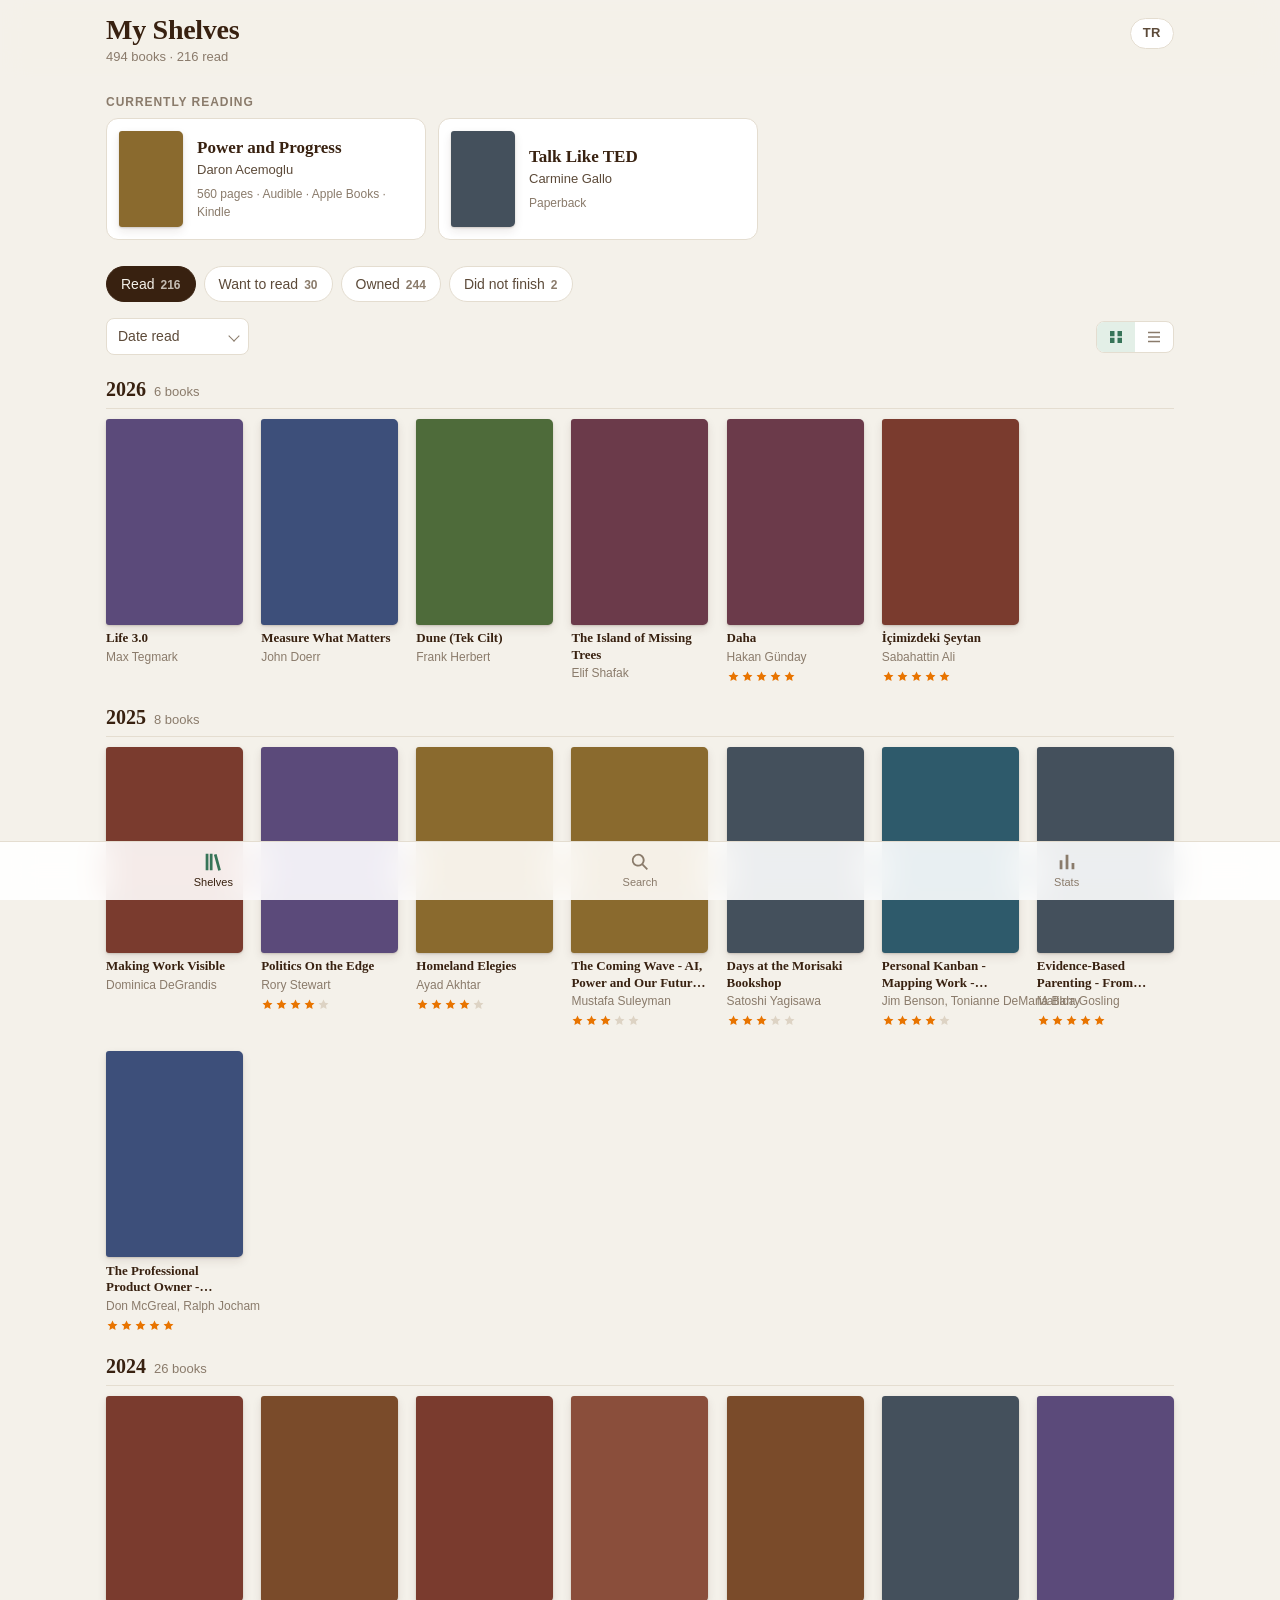
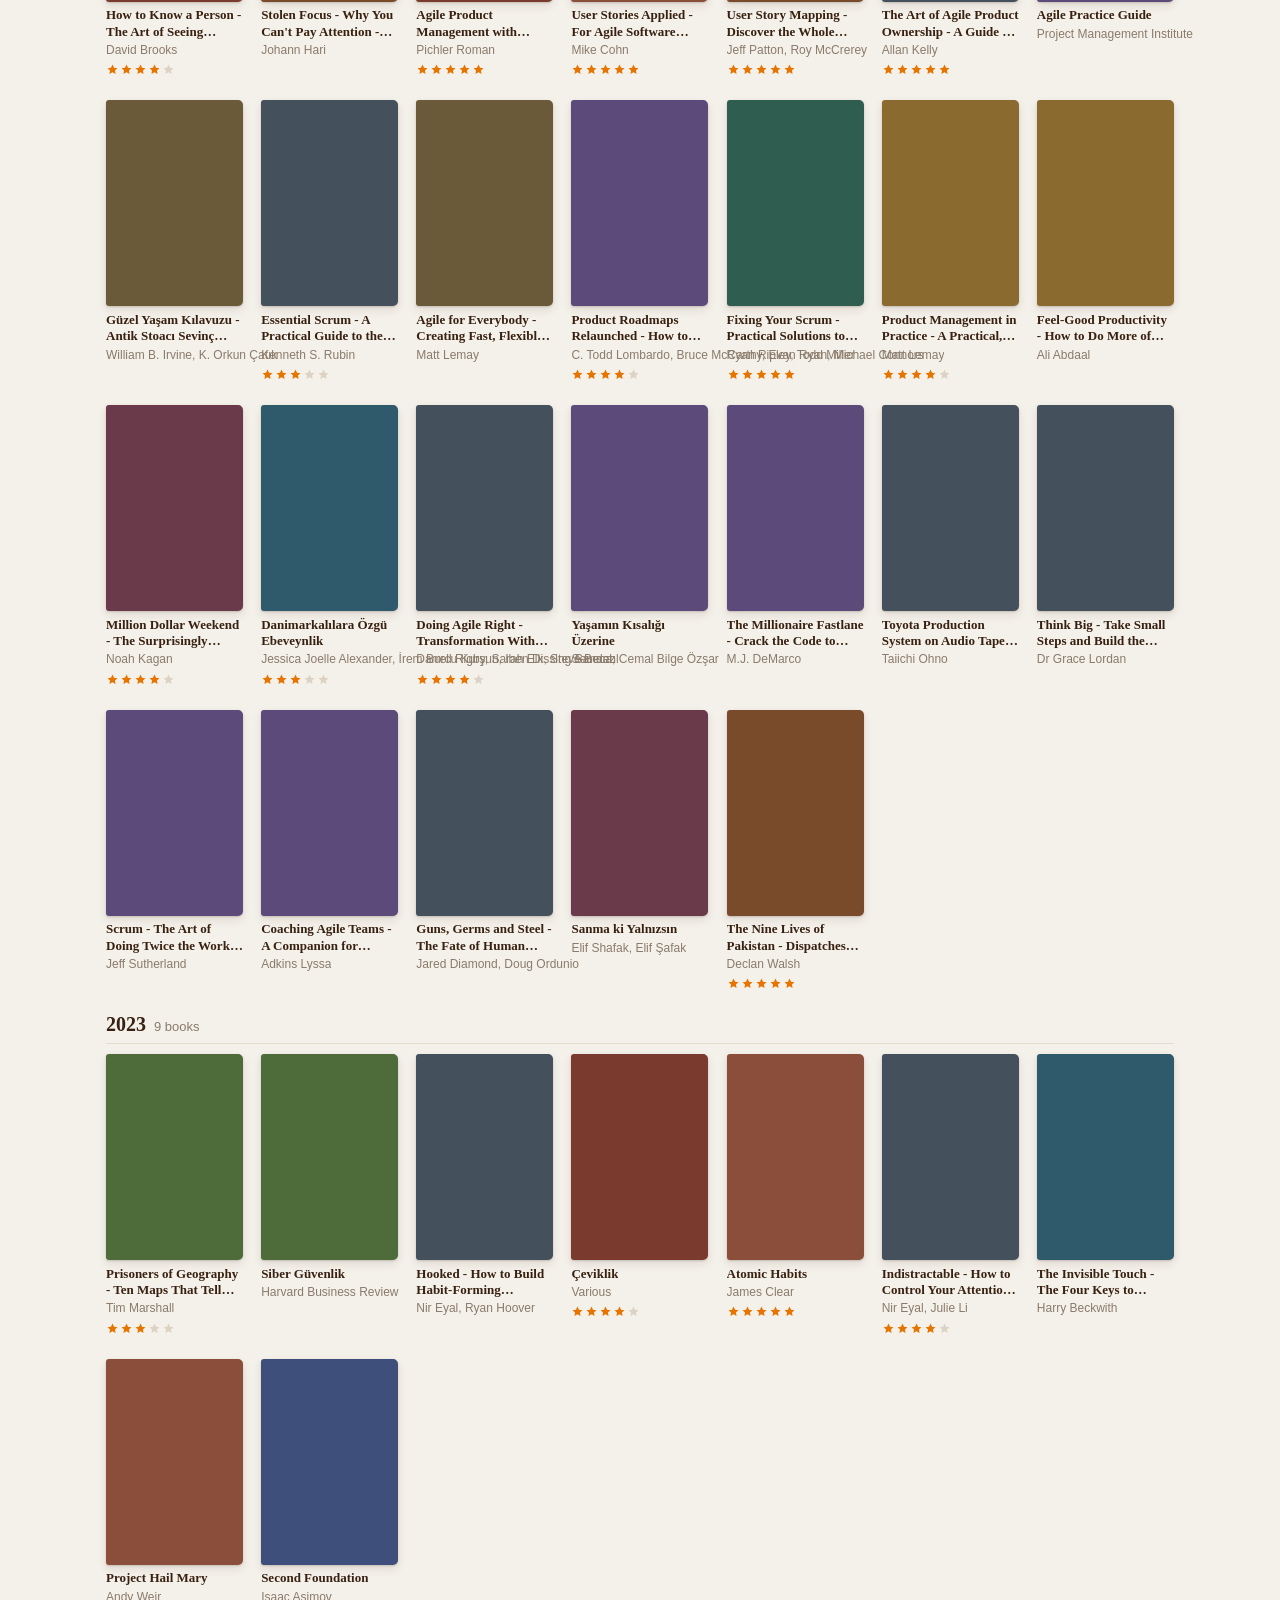
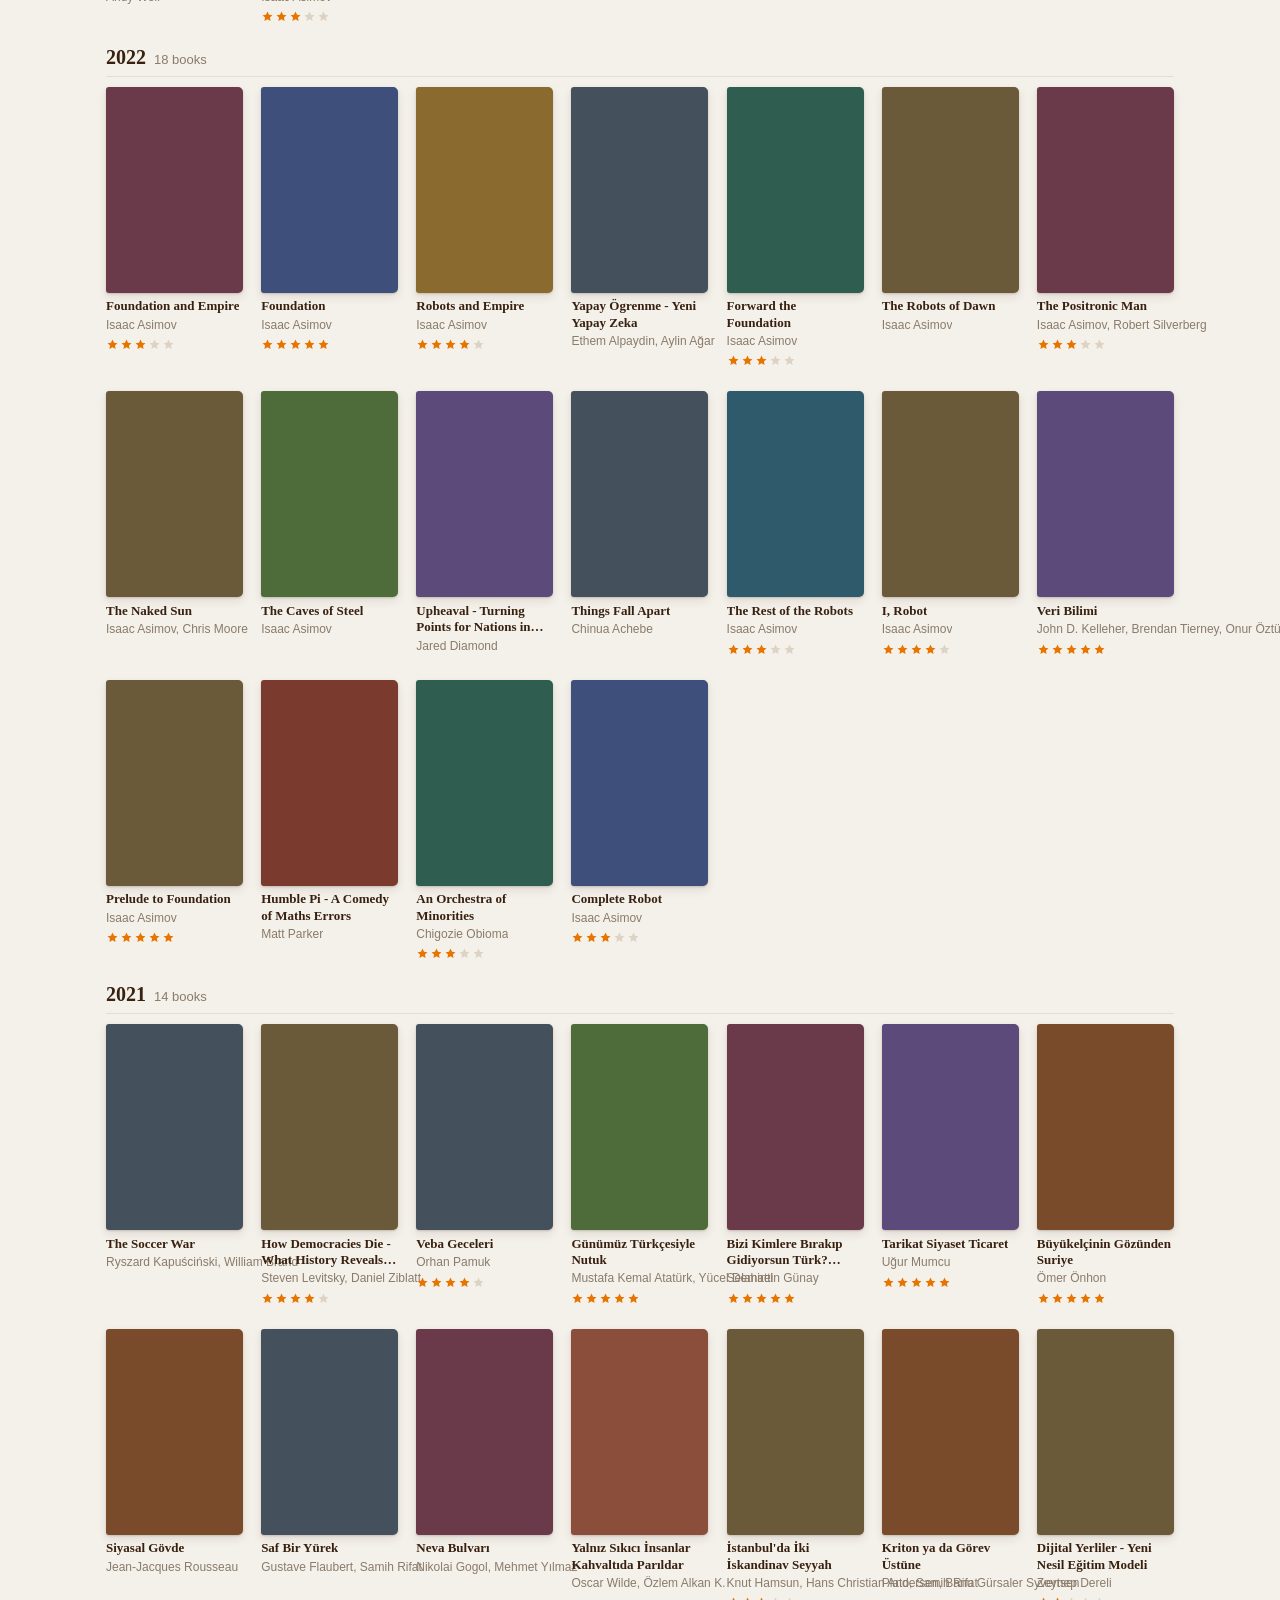
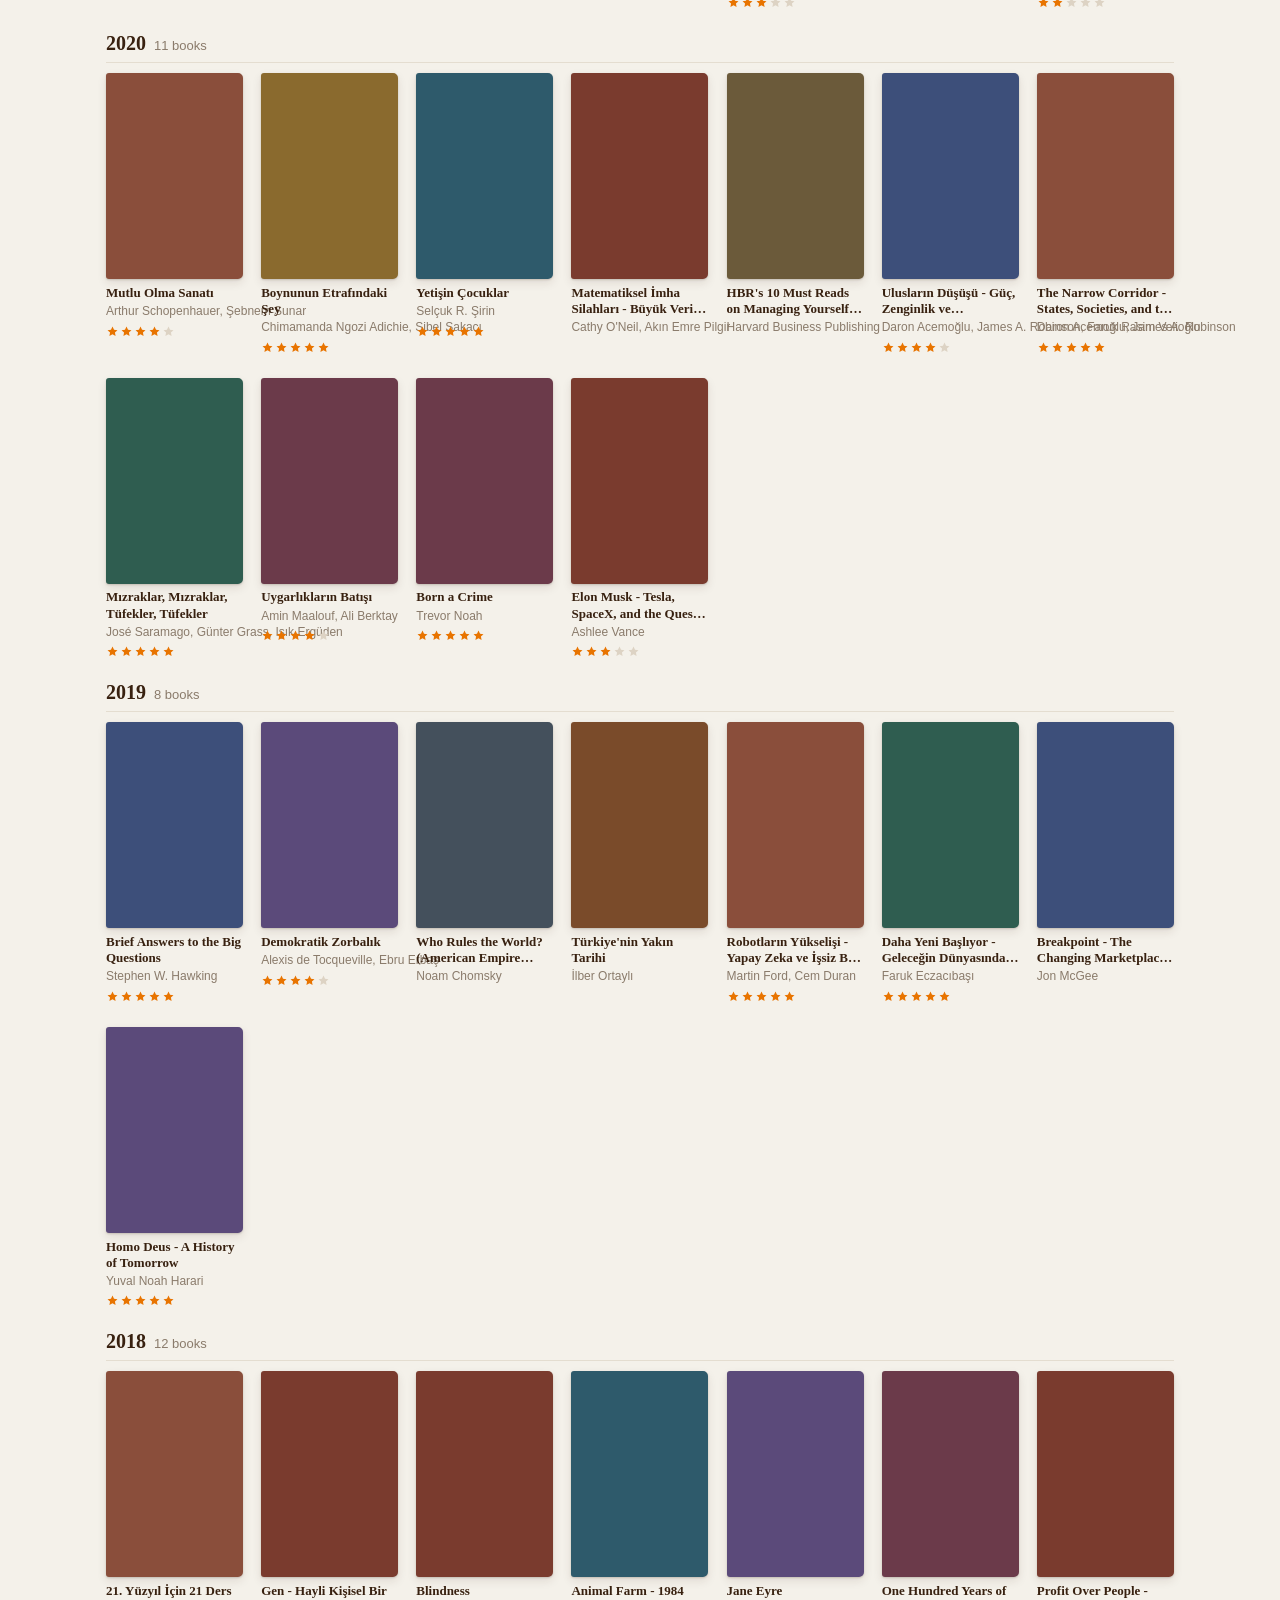
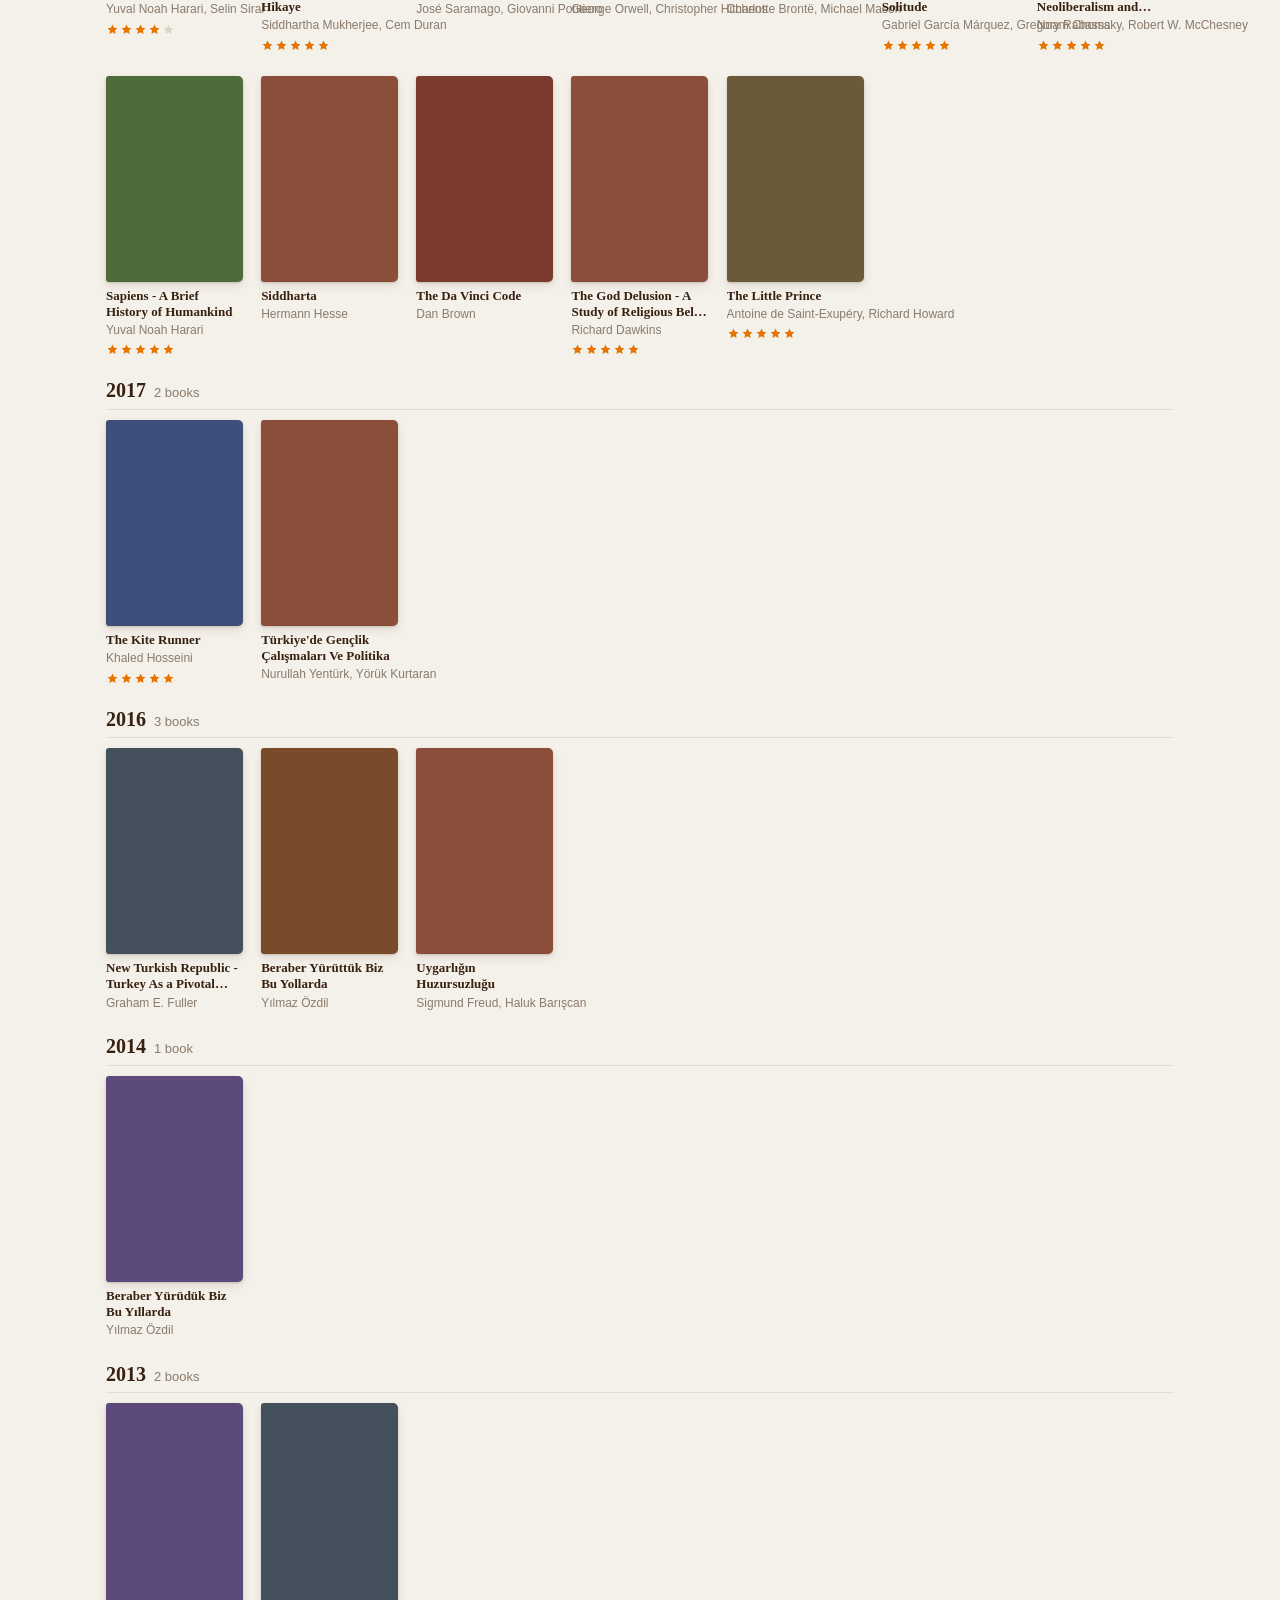
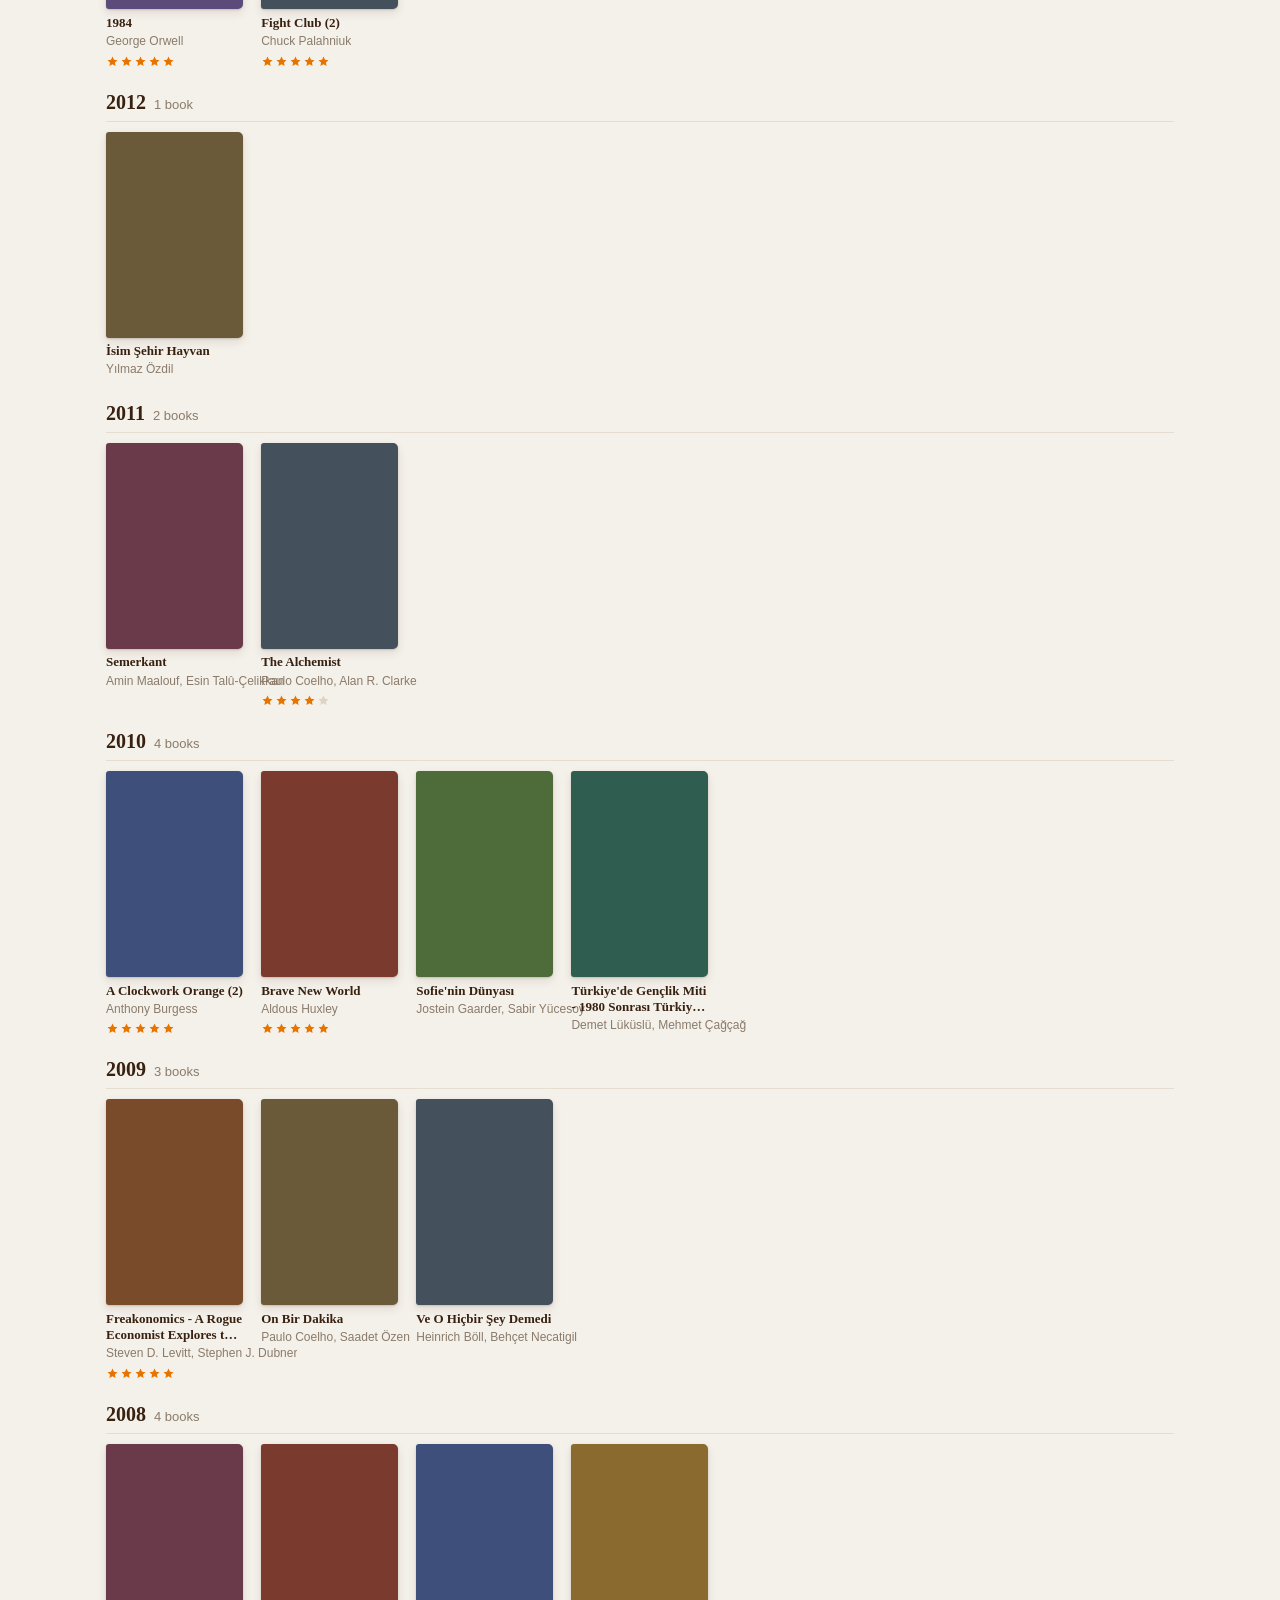
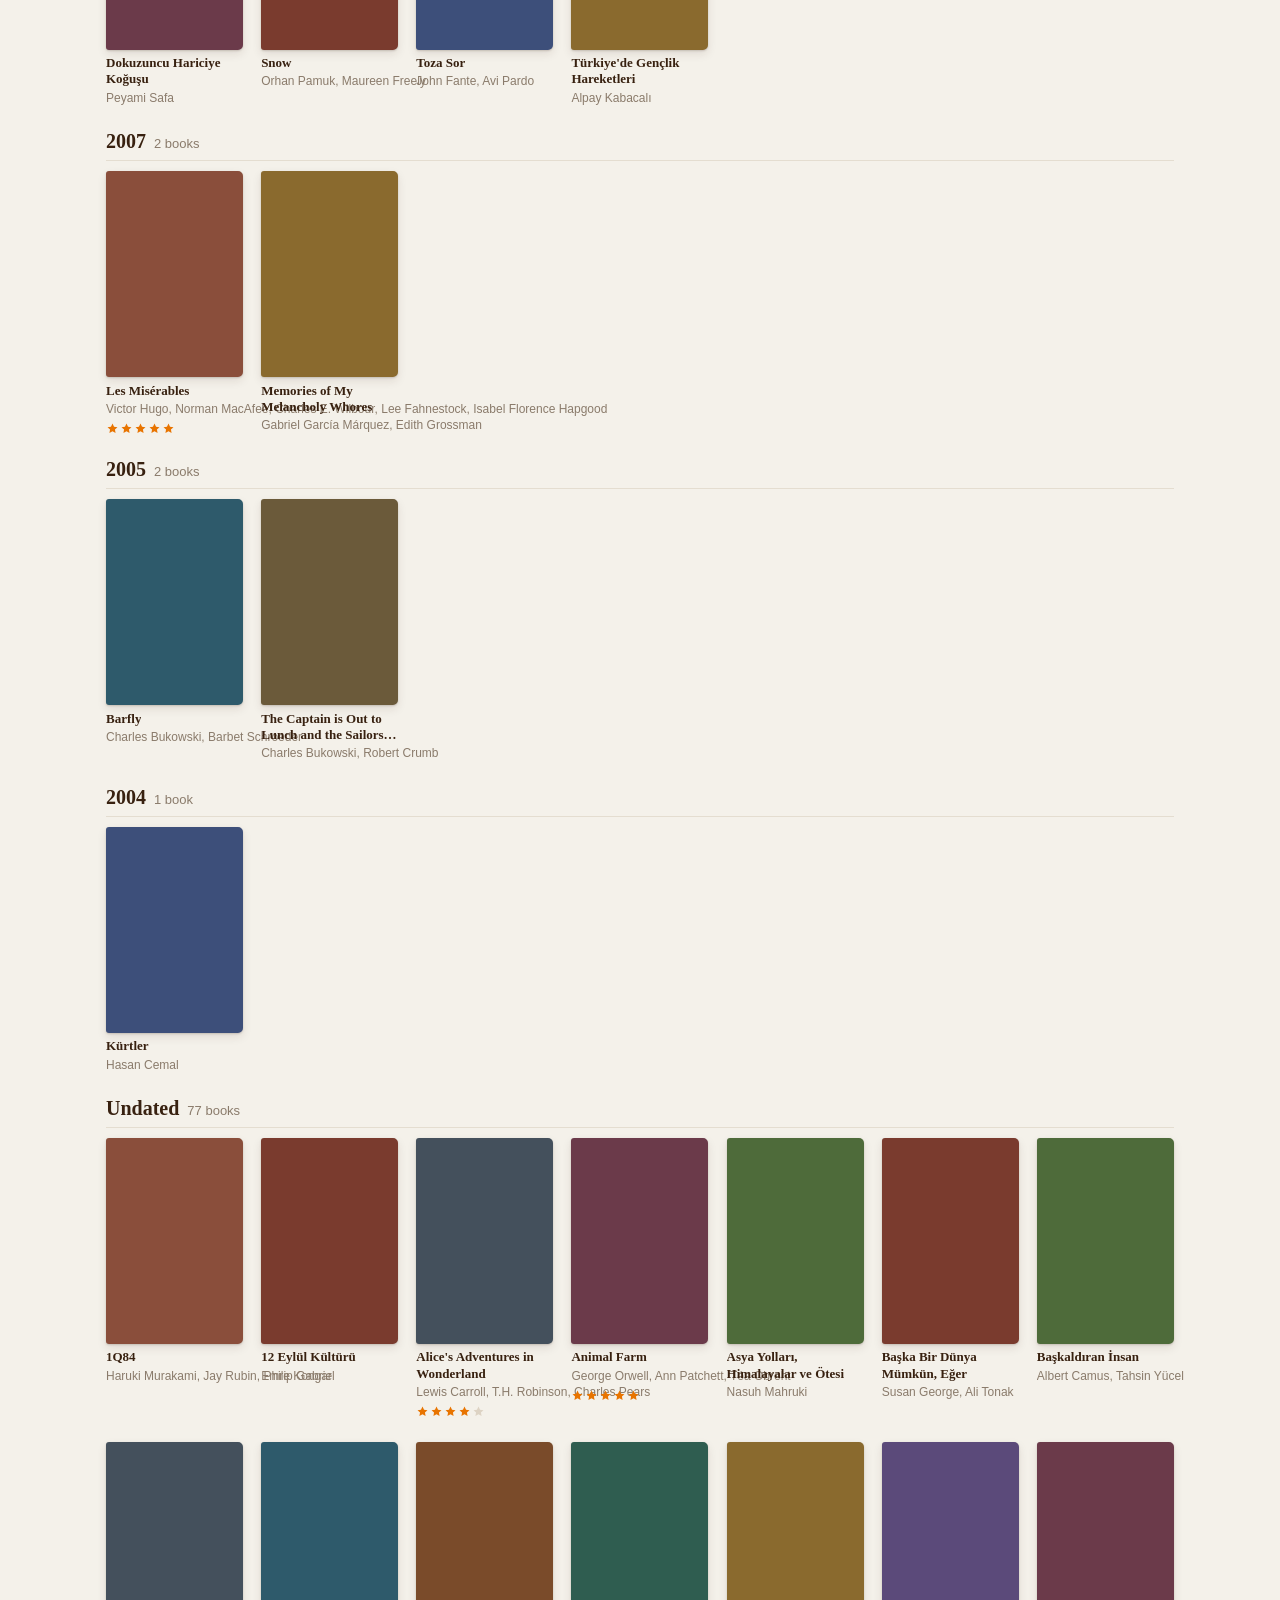
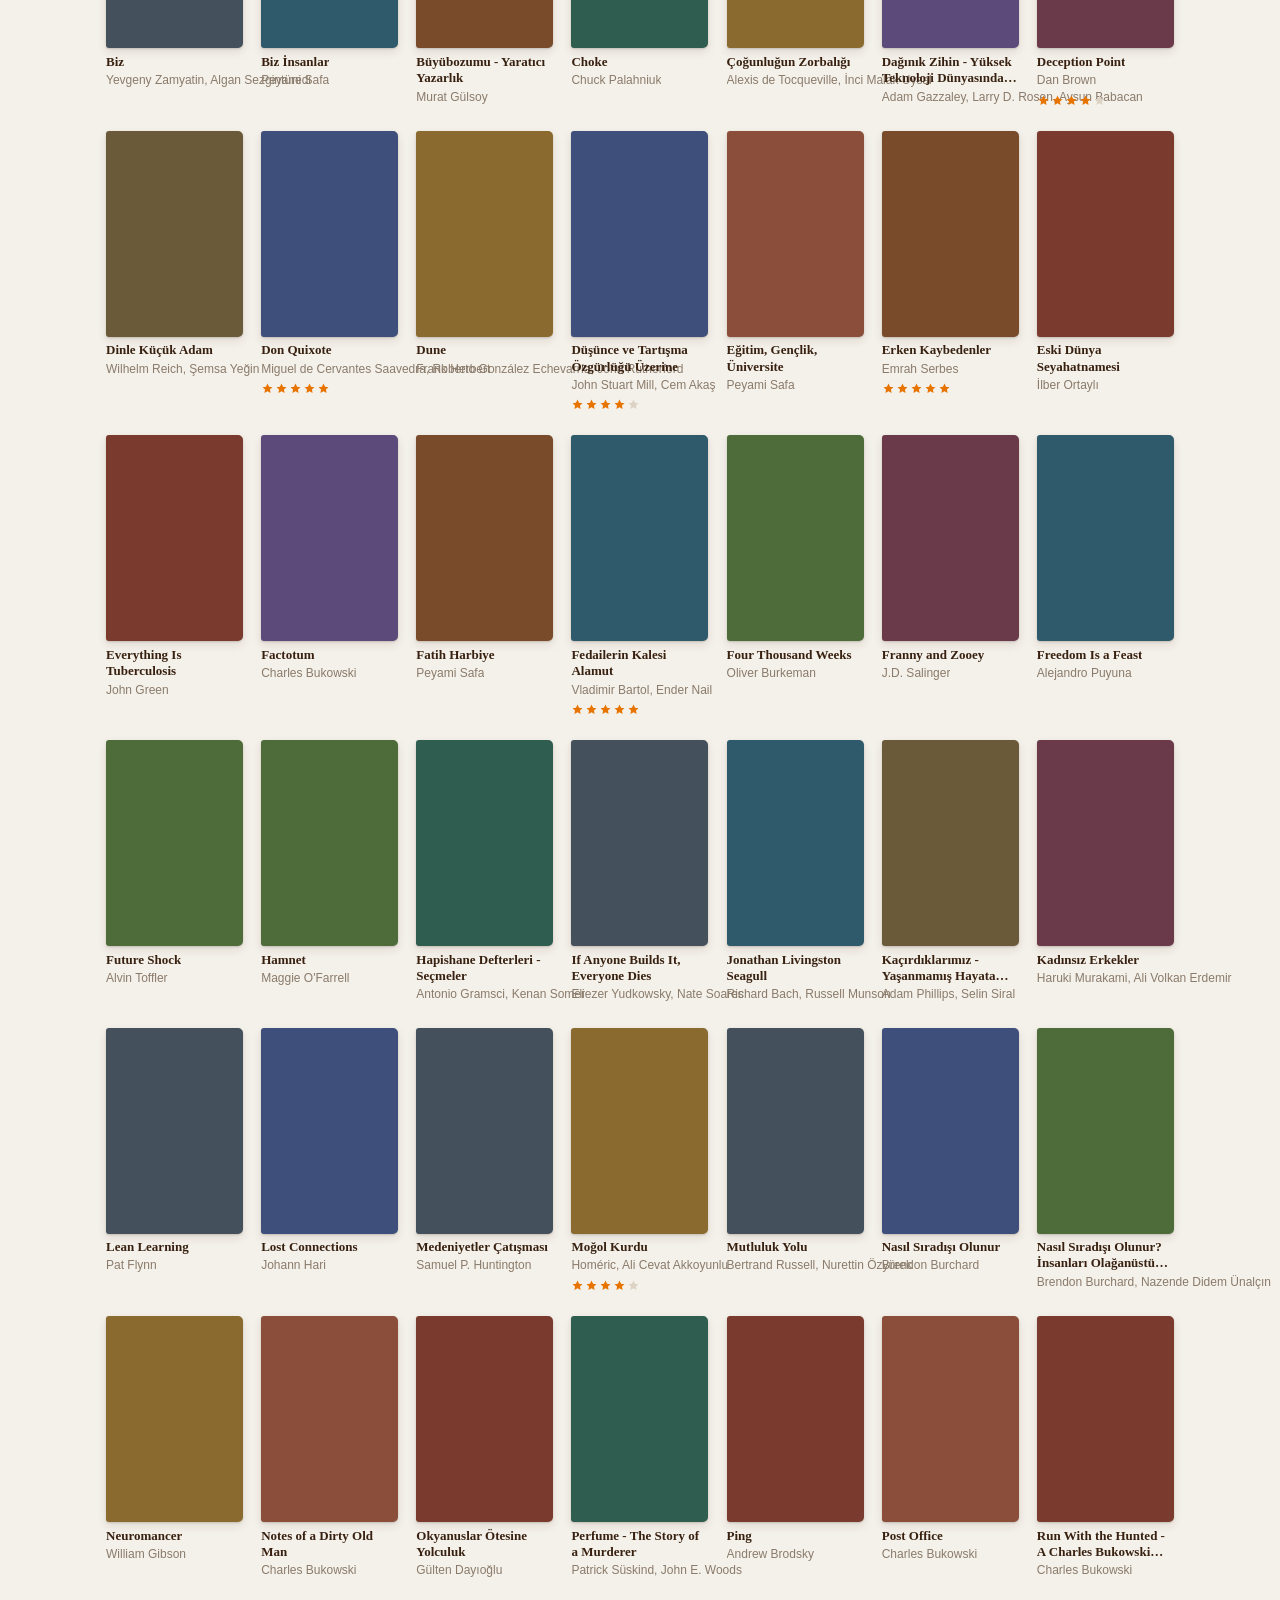
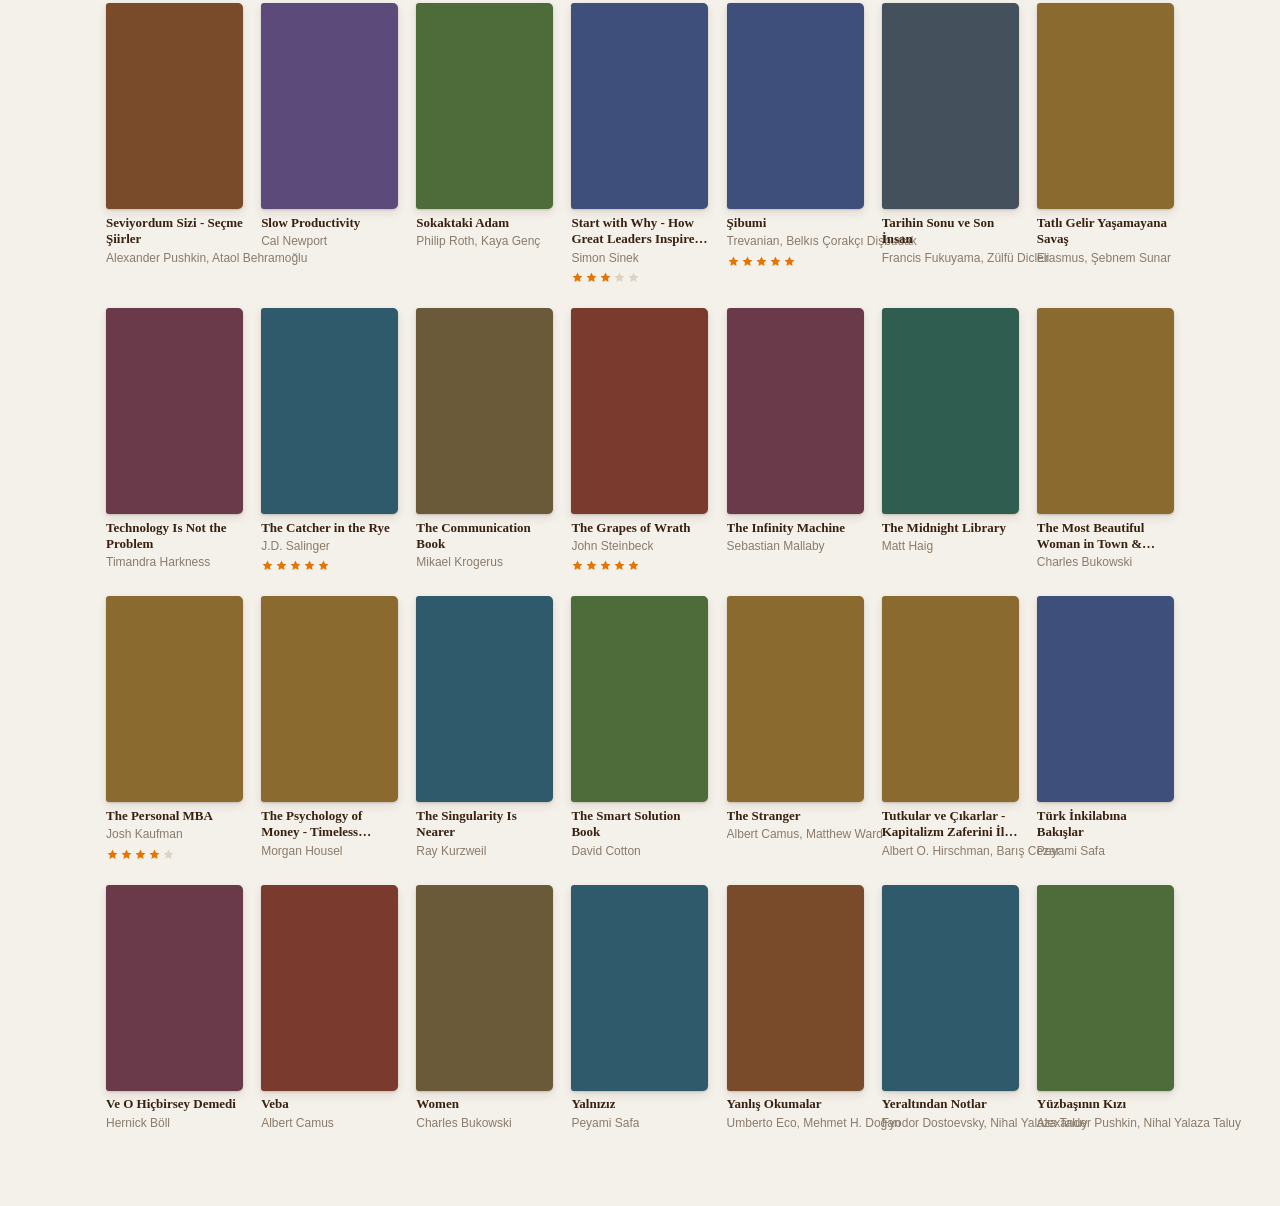
==== commit 9bafa038: "English by default with a Turkish toggle; Life 3.0 marked as read - UI strings moved into an en/tr d" ====
--- a/index.html
+++ b/index.html
@@ -1,10 +1,10 @@
 <!DOCTYPE html>
-<html lang="tr">
+<html lang="en">
 <head>
 <meta charset="UTF-8">
 <meta name="viewport" content="width=device-width, initial-scale=1, viewport-fit=cover">
-<title>Kitaplığım</title>
-<meta name="description" content="Emin'in kişisel kitaplığı: okunanlar, okunacaklar ve istatistikler.">
+<title>My Library</title>
+<meta name="description" content="Emin's personal library: books read, want to read and reading stats.">
 <link rel="manifest" href="manifest.webmanifest">
 <link rel="icon" type="image/png" href="icons/icon-192.png">
 <link rel="apple-touch-icon" href="icons/icon-180.png">
@@ -13,14 +13,17 @@
 <meta name="mobile-web-app-capable" content="yes">
 <meta name="apple-mobile-web-app-capable" content="yes">
 <meta name="apple-mobile-web-app-status-bar-style" content="default">
-<meta name="apple-mobile-web-app-title" content="Kitaplığım">
+<meta name="apple-mobile-web-app-title" content="My Library">
 <link rel="stylesheet" href="styles.css">
 </head>
 <body>
 <header class="topbar">
   <div class="topbar-inner">
-    <h1 id="view-title">Raflarım</h1>
-    <p id="view-sub" class="sub"></p>
+    <div>
+      <h1 id="view-title">My Shelves</h1>
+      <p id="view-sub" class="sub"></p>
+    </div>
+    <button type="button" id="lang-toggle" class="lang-toggle" aria-label="Türkçe" title="Türkçe">TR</button>
   </div>
 </header>
 
@@ -31,14 +34,14 @@
     <nav class="chips" id="shelf-chips" aria-label="Raflar"></nav>
     <div class="toolbar">
       <label class="select">
-        <span class="sr-only">Sırala</span>
+        <span class="sr-only">Sort</span>
         <select id="shelf-sort">
-          <option value="dateRead">Okunma tarihi</option>
-          <option value="added">Eklenme tarihi</option>
-          <option value="title">Başlık</option>
-          <option value="author">Yazar</option>
-          <option value="rating">Puanım</option>
-          <option value="year">Yayın yılı</option>
+          <option value="dateRead">Date read</option>
+          <option value="added">Date added</option>
+          <option value="title">Title</option>
+          <option value="author">Author</option>
+          <option value="rating">My rating</option>
+          <option value="year">Publication year</option>
         </select>
       </label>
       <div class="seg" role="group" aria-label="Görünüm">
@@ -53,13 +56,13 @@
   <section id="view-search" class="view" data-view="search" hidden>
     <div class="searchbox">
       <svg viewBox="0 0 24 24" aria-hidden="true"><path d="M10 3a7 7 0 1 0 4.2 12.6l5.1 5.1 1.4-1.4-5.1-5.1A7 7 0 0 0 10 3zm0 2a5 5 0 1 1 0 10 5 5 0 0 1 0-10z"/></svg>
-      <input id="q" type="search" placeholder="Başlık veya yazar ara" autocomplete="off" autocorrect="off" spellcheck="false">
+      <input id="q" type="search" placeholder="Search title or author" autocomplete="off" autocorrect="off" spellcheck="false">
     </div>
     <div class="filters">
-      <label class="select"><span class="sr-only">Raf</span><select id="f-status"></select></label>
-      <label class="select"><span class="sr-only">Konu</span><select id="f-topic"></select></label>
+      <label class="select"><span class="sr-only">Shelf</span><select id="f-status"></select></label>
+      <label class="select"><span class="sr-only">Topic</span><select id="f-topic"></select></label>
       <label class="select"><span class="sr-only">Format</span><select id="f-format"></select></label>
-      <label class="select"><span class="sr-only">Dil</span><select id="f-lang"></select></label>
+      <label class="select"><span class="sr-only">Language</span><select id="f-lang"></select></label>
     </div>
     <p id="search-count" class="count"></p>
     <div id="search-body"></div>
@@ -74,15 +77,15 @@
 <nav class="tabbar" aria-label="Bölümler">
   <button type="button" data-tab="shelves" class="active">
     <svg viewBox="0 0 24 24"><path d="M4 3h3v18H4zM8.5 3h3v18h-3zM13 4.2l2.9-.8 4.7 17.4-2.9.8z"/></svg>
-    <span>Raflar</span>
+    <span data-i18n-tab="shelves">Shelves</span>
   </button>
   <button type="button" data-tab="search">
     <svg viewBox="0 0 24 24"><path d="M10 3a7 7 0 1 0 4.2 12.6l5.1 5.1 1.4-1.4-5.1-5.1A7 7 0 0 0 10 3zm0 2a5 5 0 1 1 0 10 5 5 0 0 1 0-10z"/></svg>
-    <span>Ara</span>
+    <span data-i18n-tab="search">Search</span>
   </button>
   <button type="button" data-tab="stats">
     <svg viewBox="0 0 24 24"><path d="M4 20V10h3v10zm6.5 0V4h3v16zM17 20v-7h3v7z"/></svg>
-    <span>İstatistik</span>
+    <span data-i18n-tab="stats">Stats</span>
   </button>
 </nav>
 
--- a/styles.css
+++ b/styles.css
@@ -64,7 +64,8 @@
   padding-top: env(safe-area-inset-top);
 }
 .topbar.scrolled { border-bottom-color: var(--line); }
-.topbar-inner { max-width: 1100px; margin: 0 auto; padding: 14px 16px 10px; }
+.topbar-inner { max-width: 1100px; margin: 0 auto; padding: 14px 16px 10px; display: flex; justify-content: space-between; align-items: flex-start; gap: 12px; }
+.lang-toggle { flex: none; margin-top: 4px; border: 1px solid var(--line); background: var(--surface); color: var(--ink-2); border-radius: 999px; padding: 5px 12px; font-size: 13px; font-weight: 600; letter-spacing: .04em; }
 .topbar h1 { font: 700 28px/1.15 var(--serif); margin: 0; letter-spacing: -.01em; }
 .sub { margin: 2px 0 0; color: var(--muted); font-size: 13px; }
 
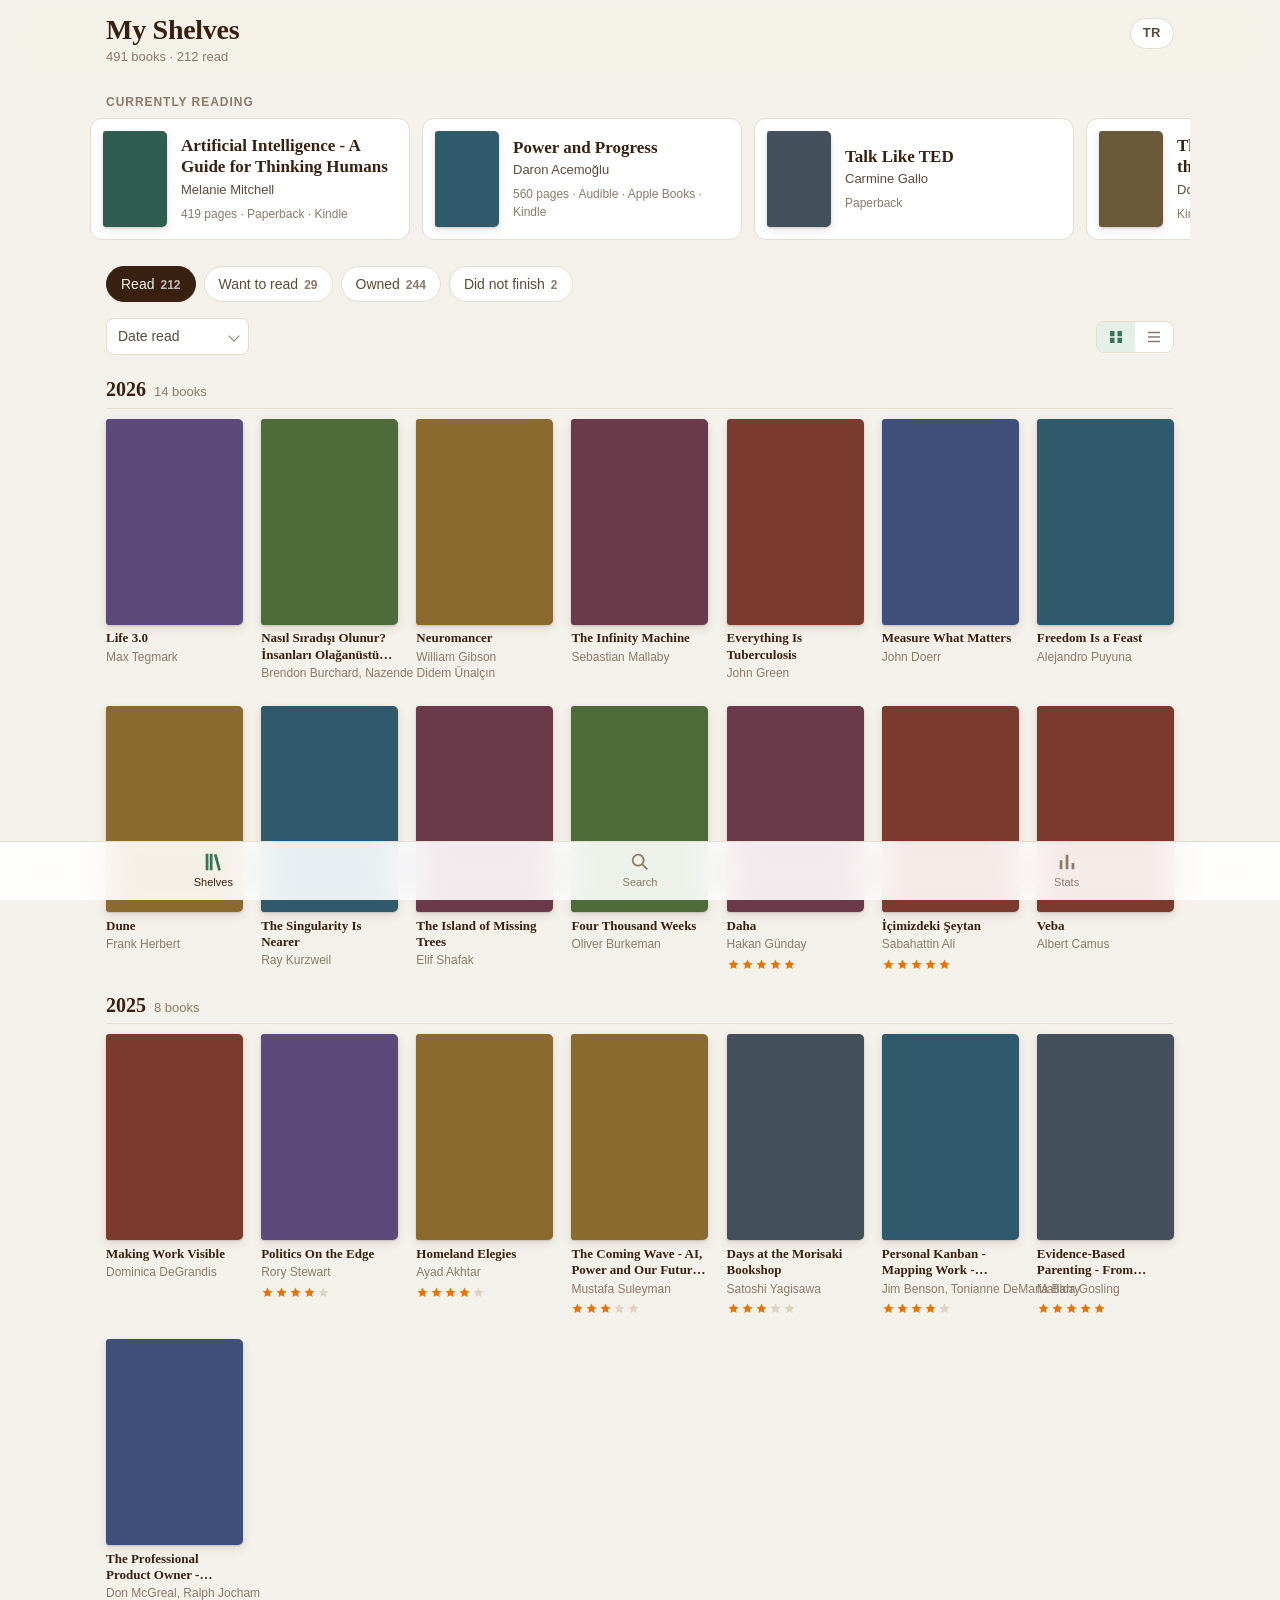
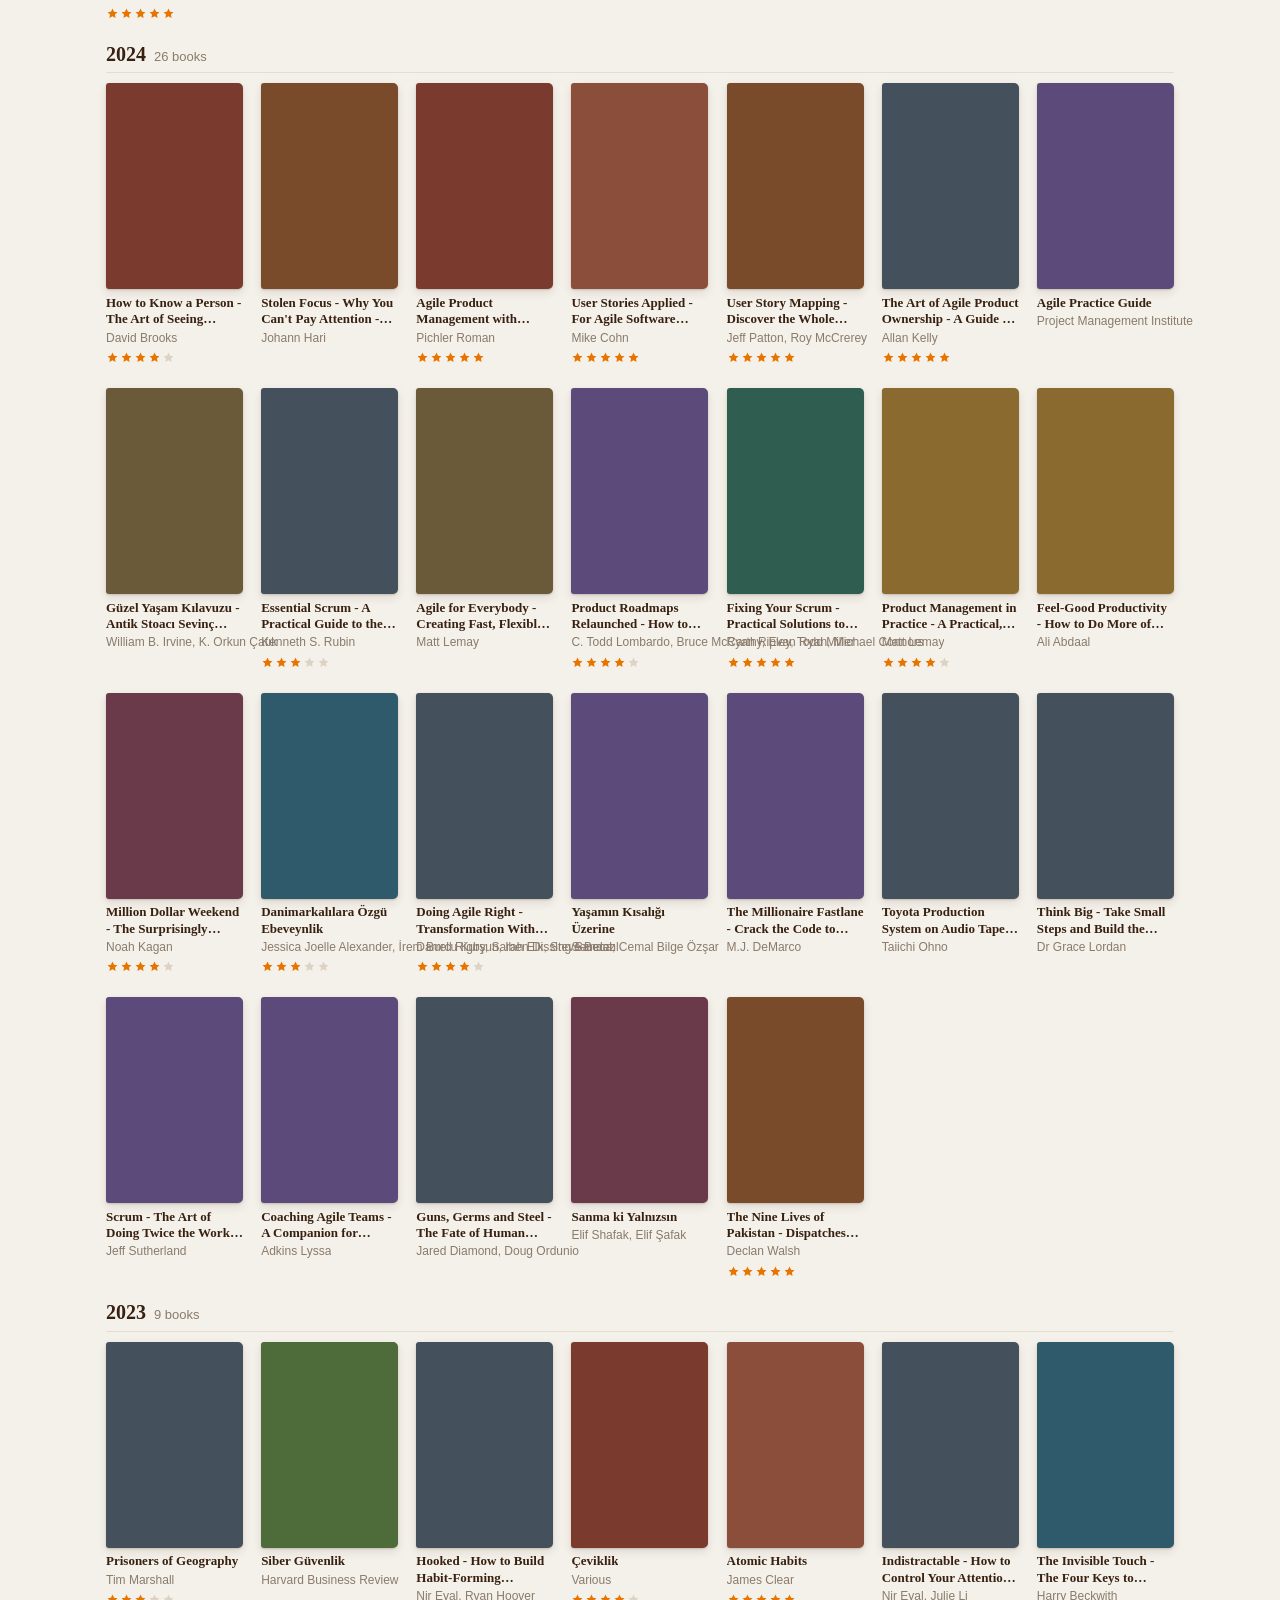
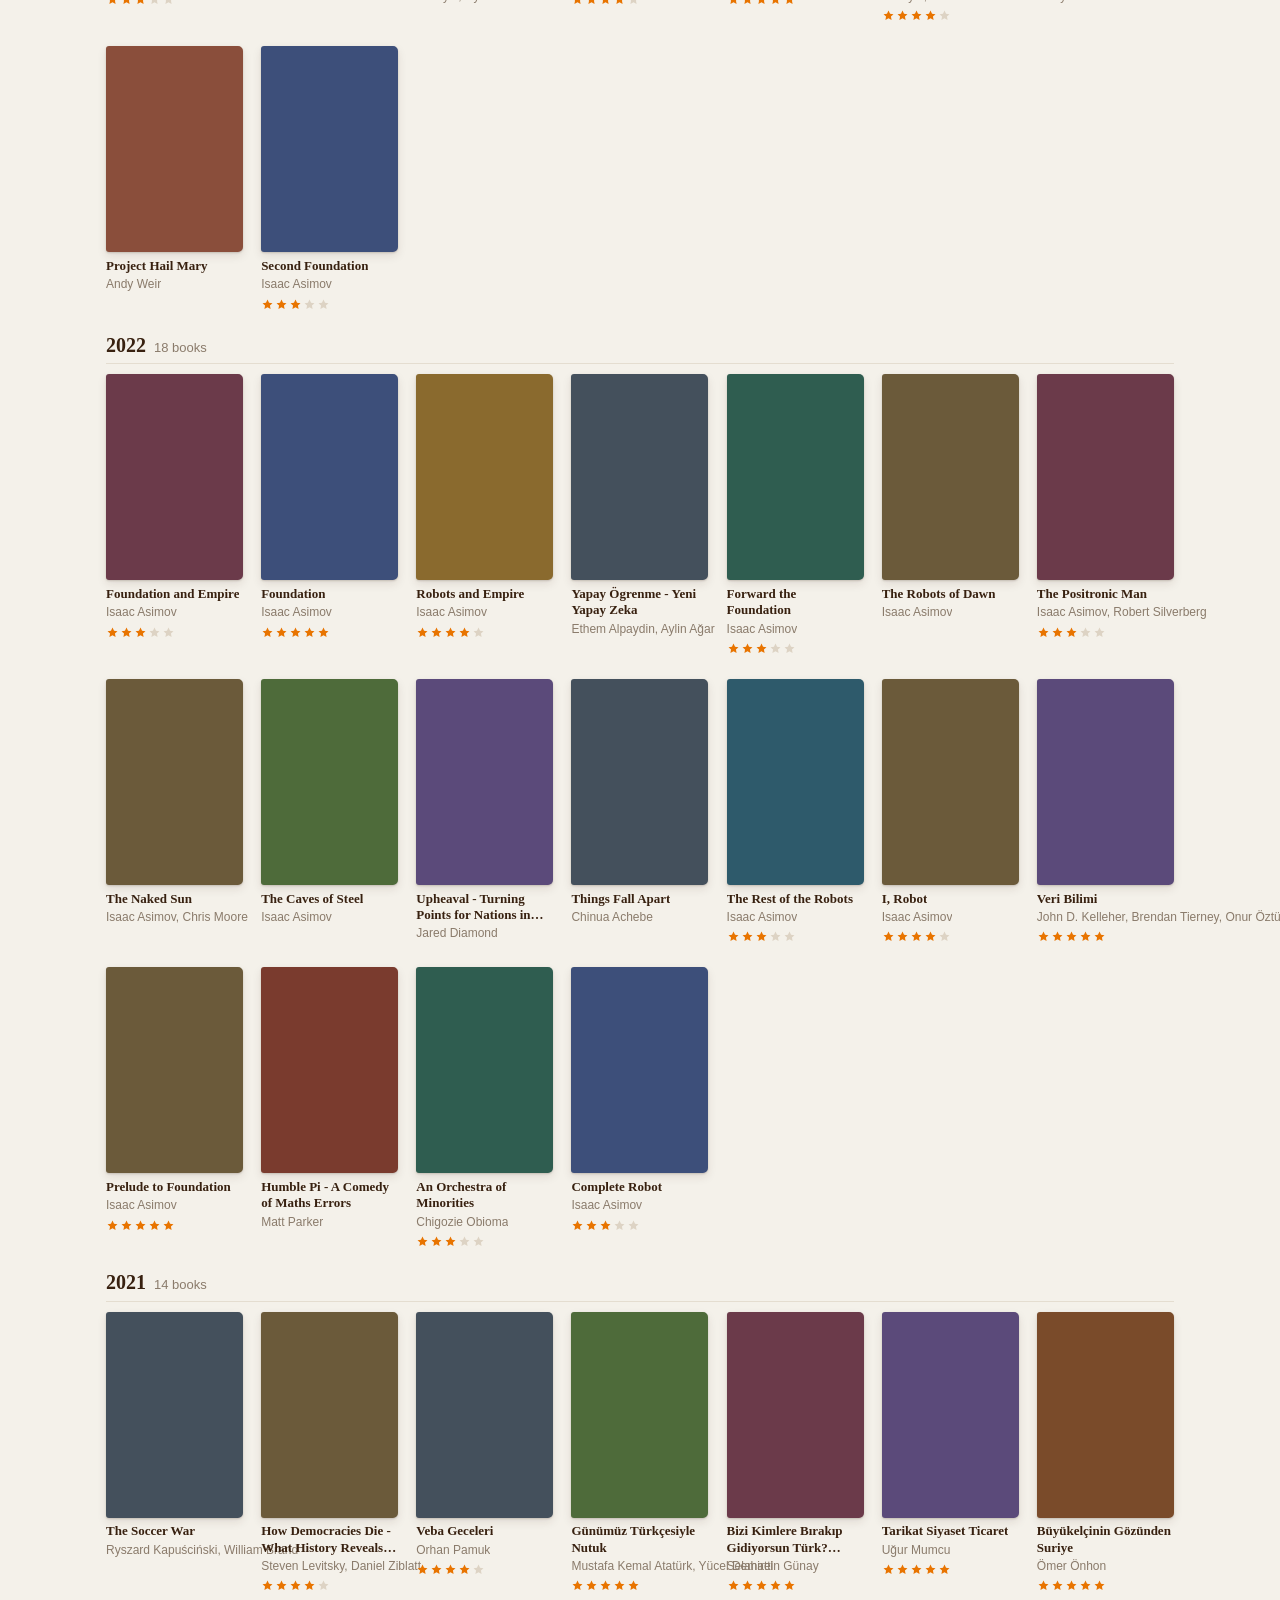
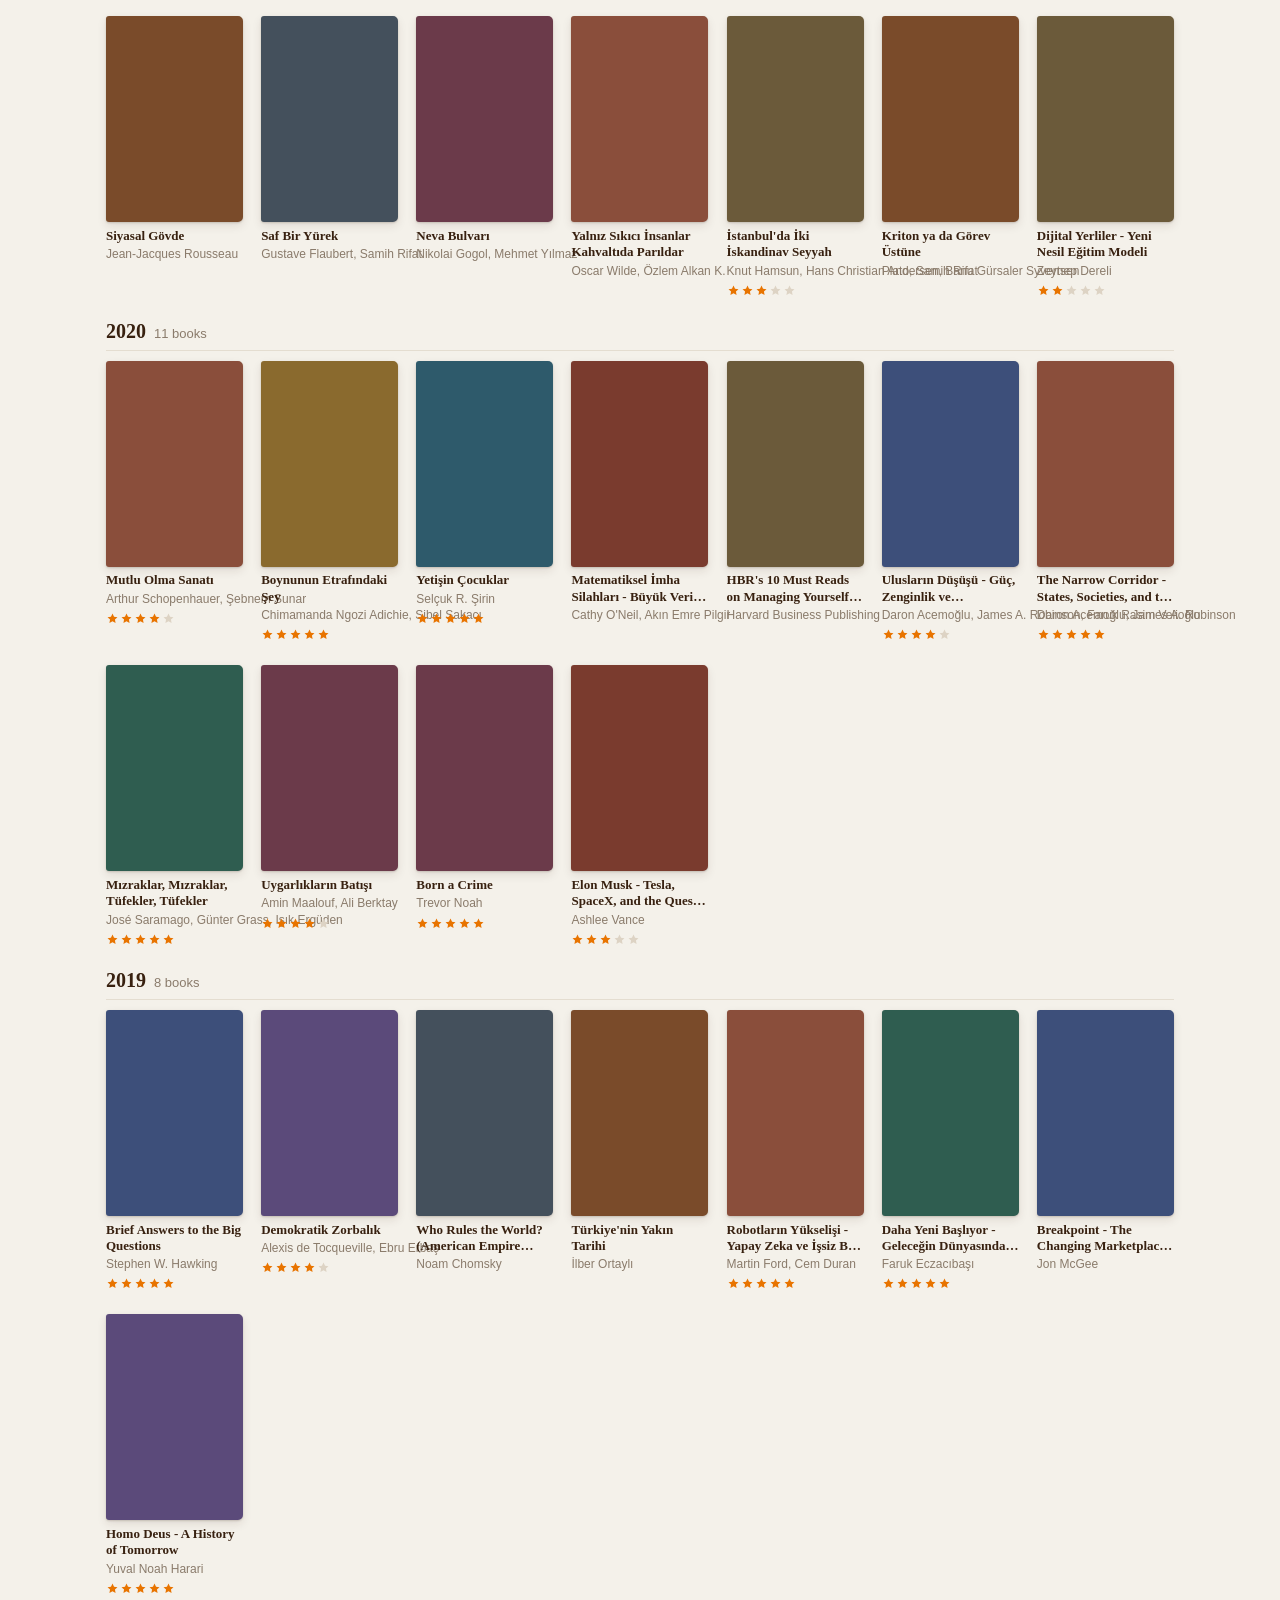
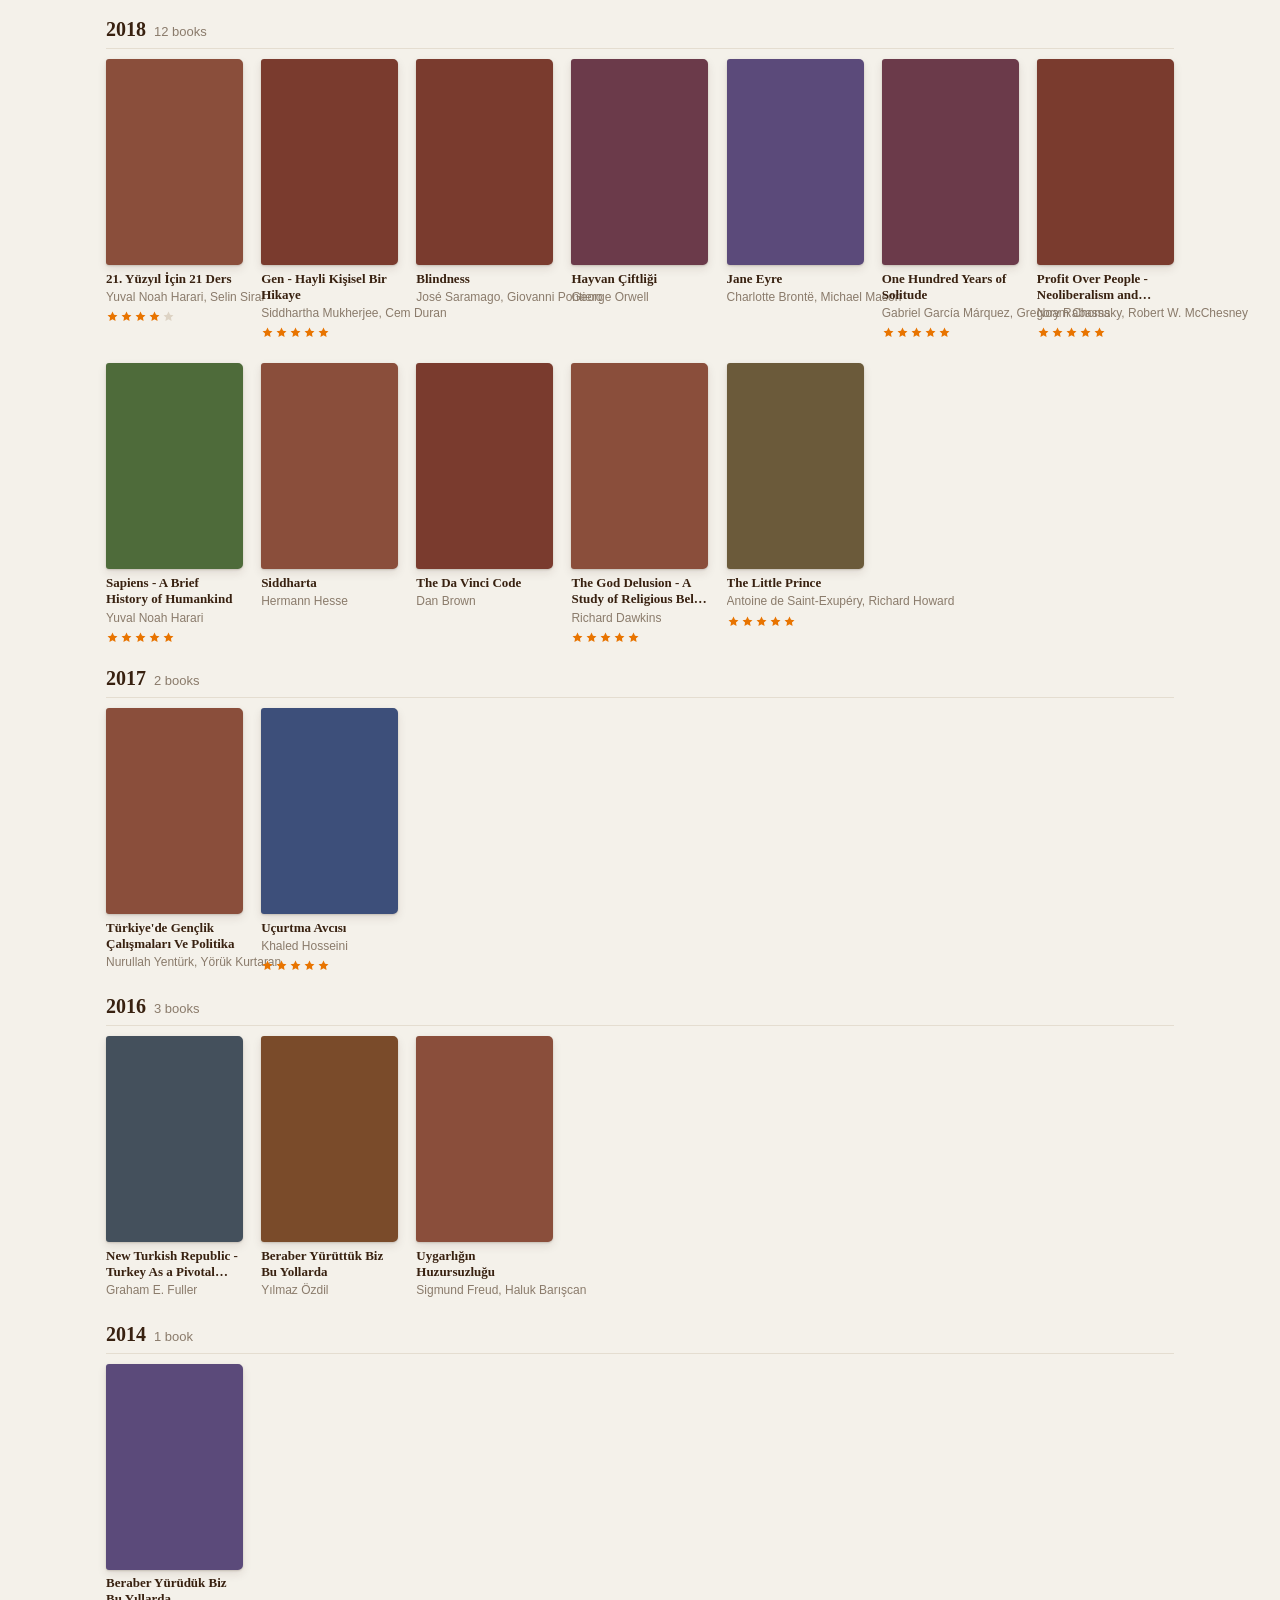
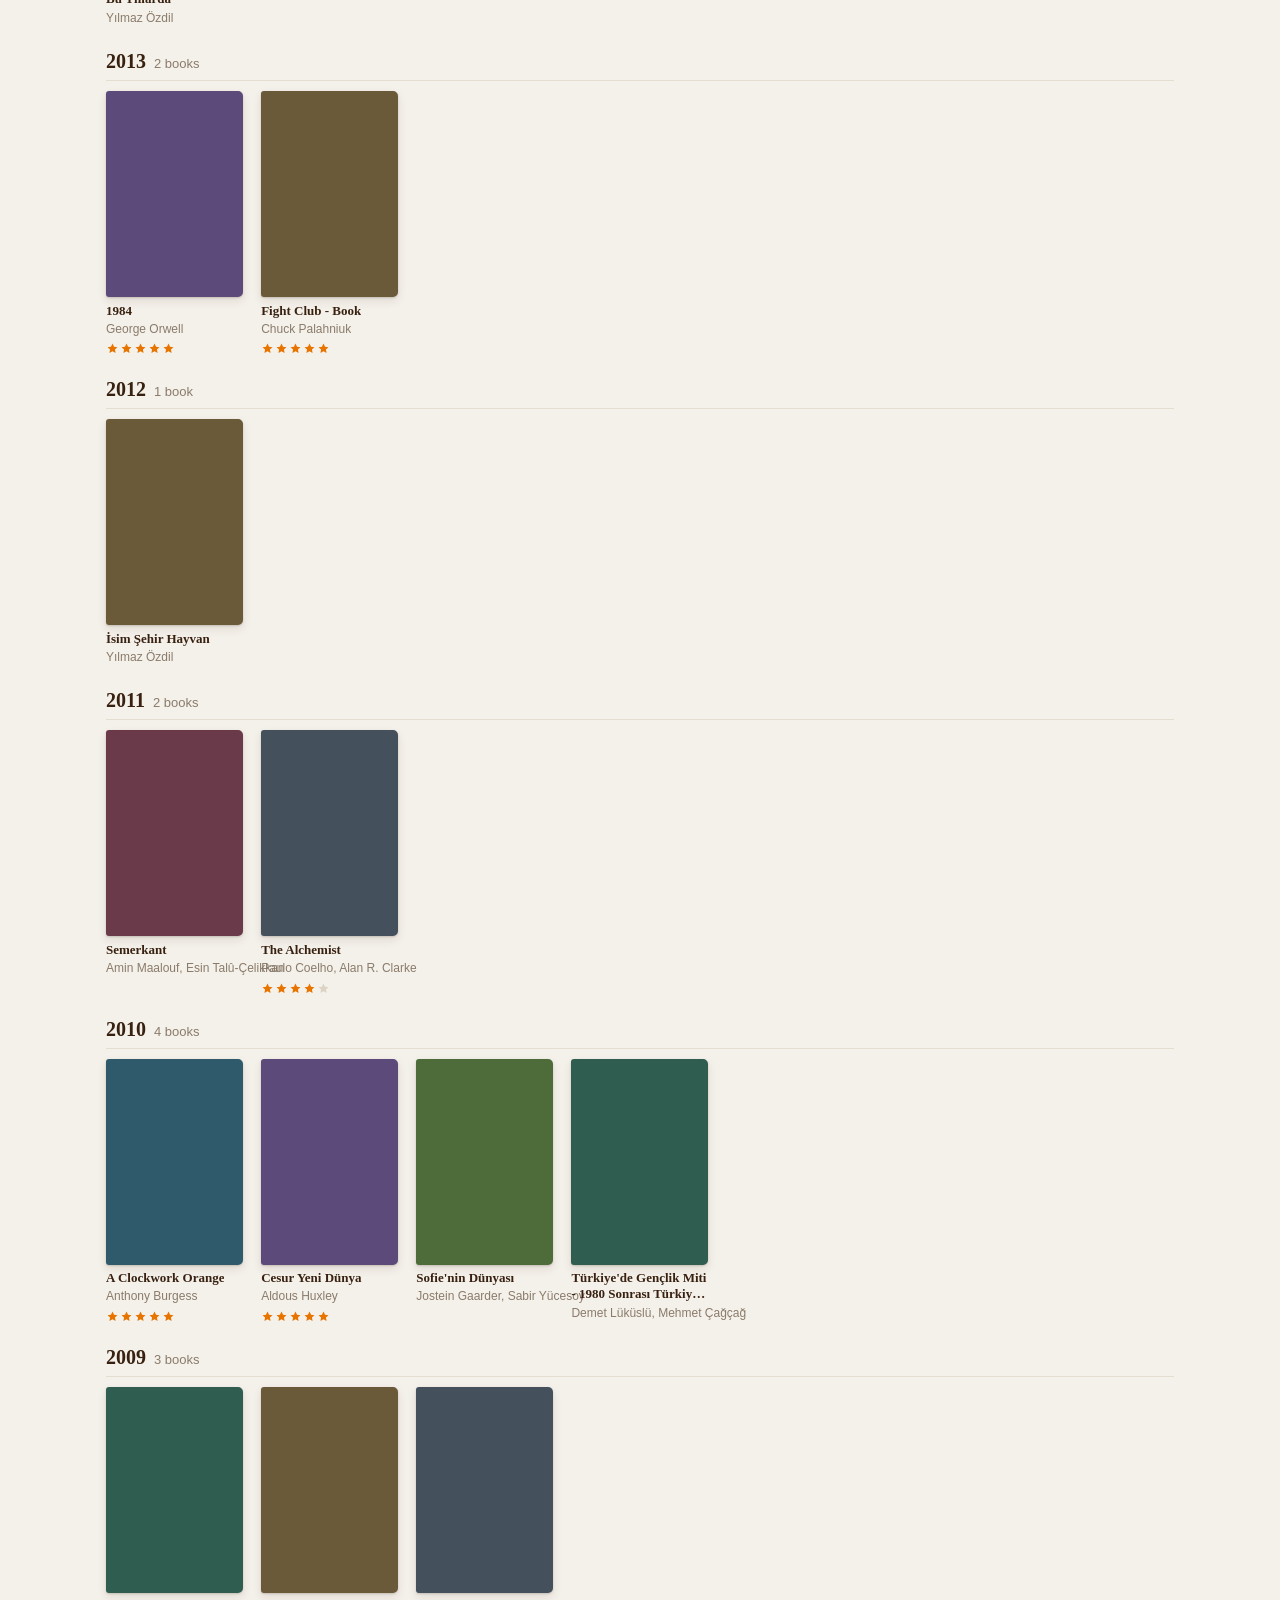
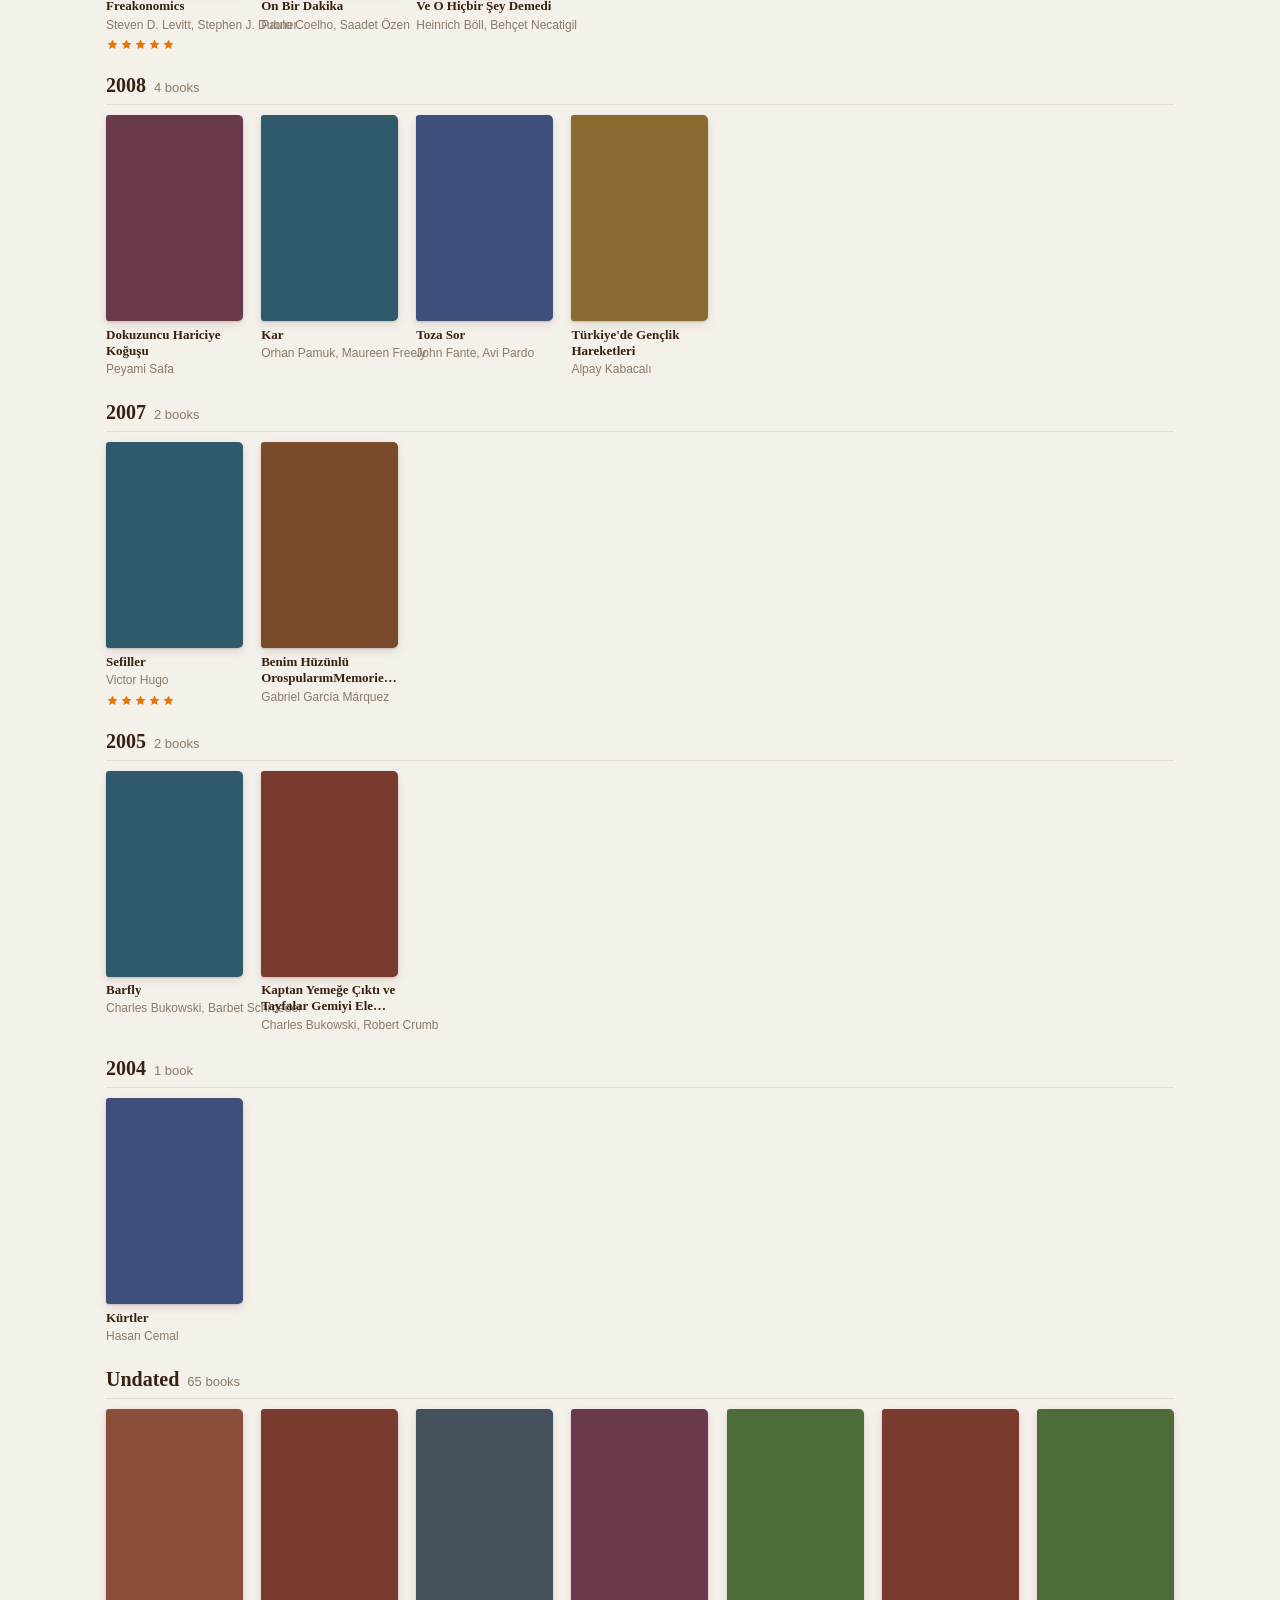
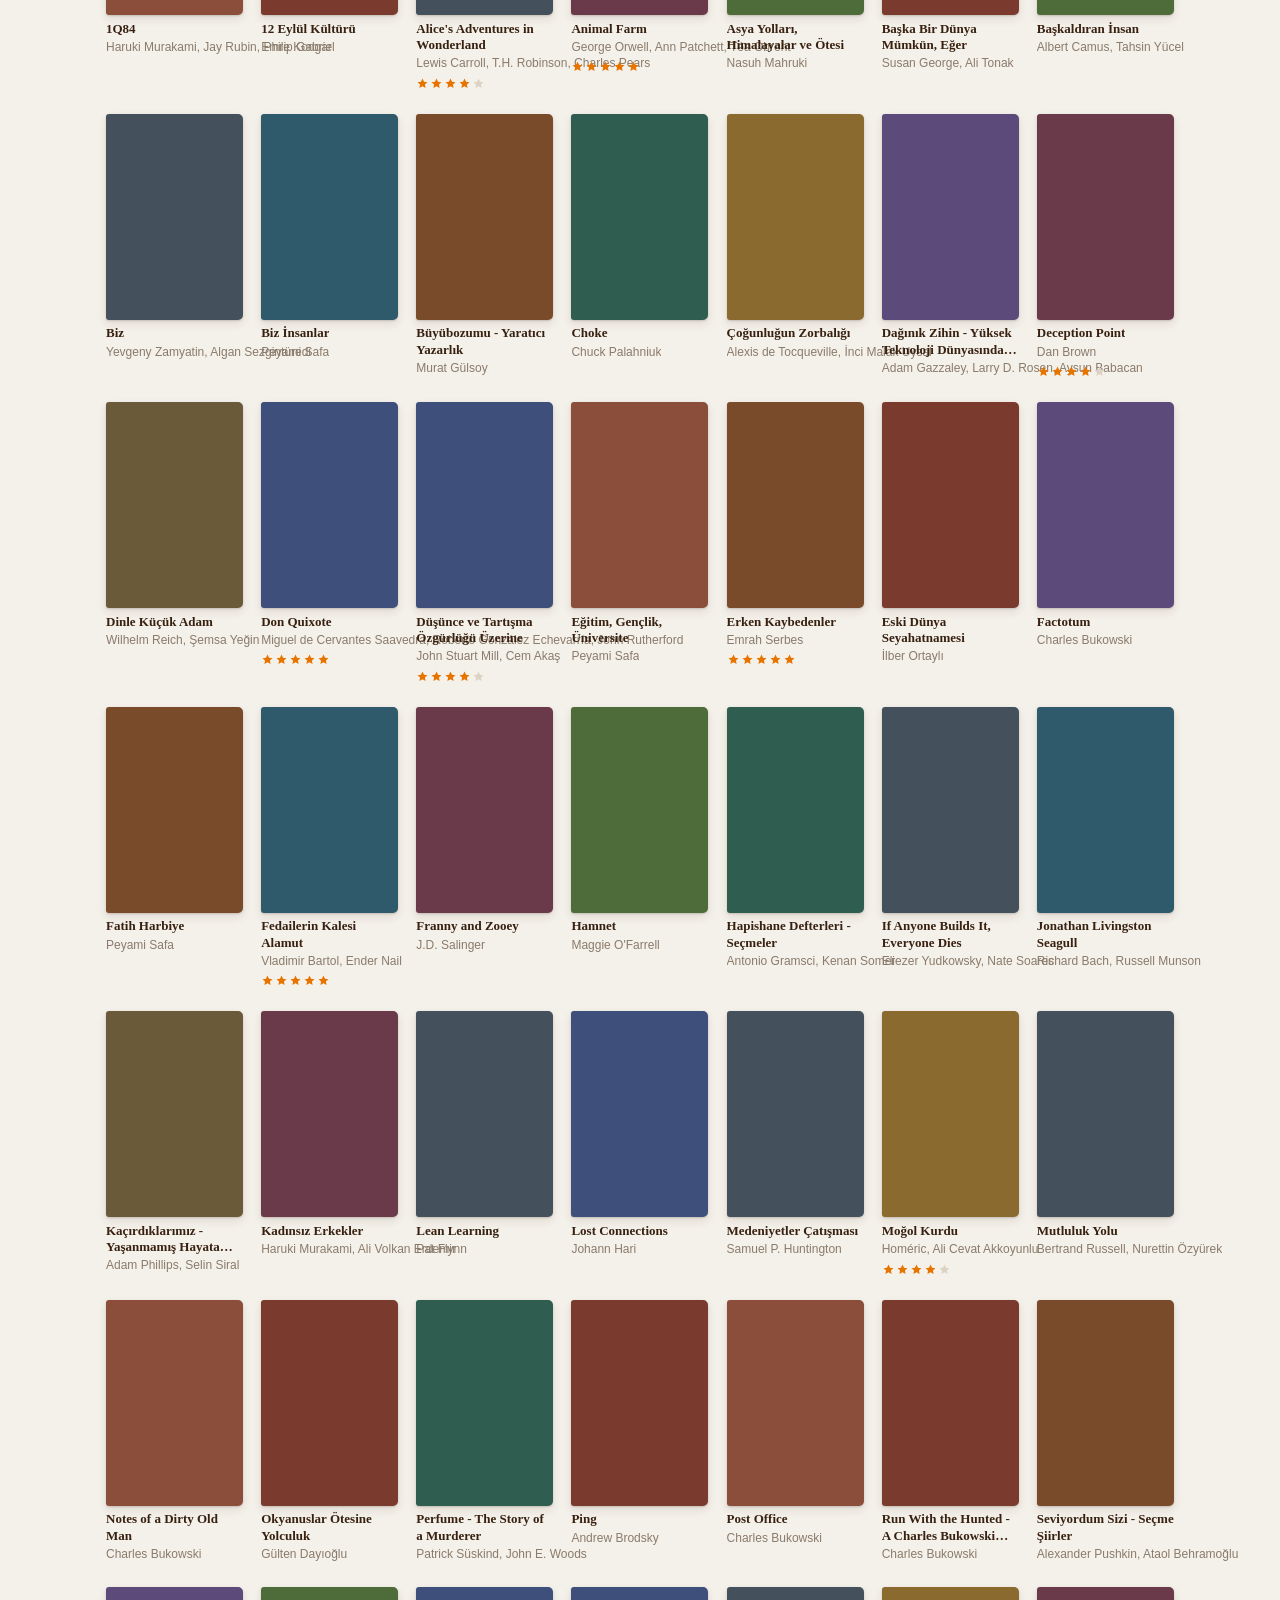
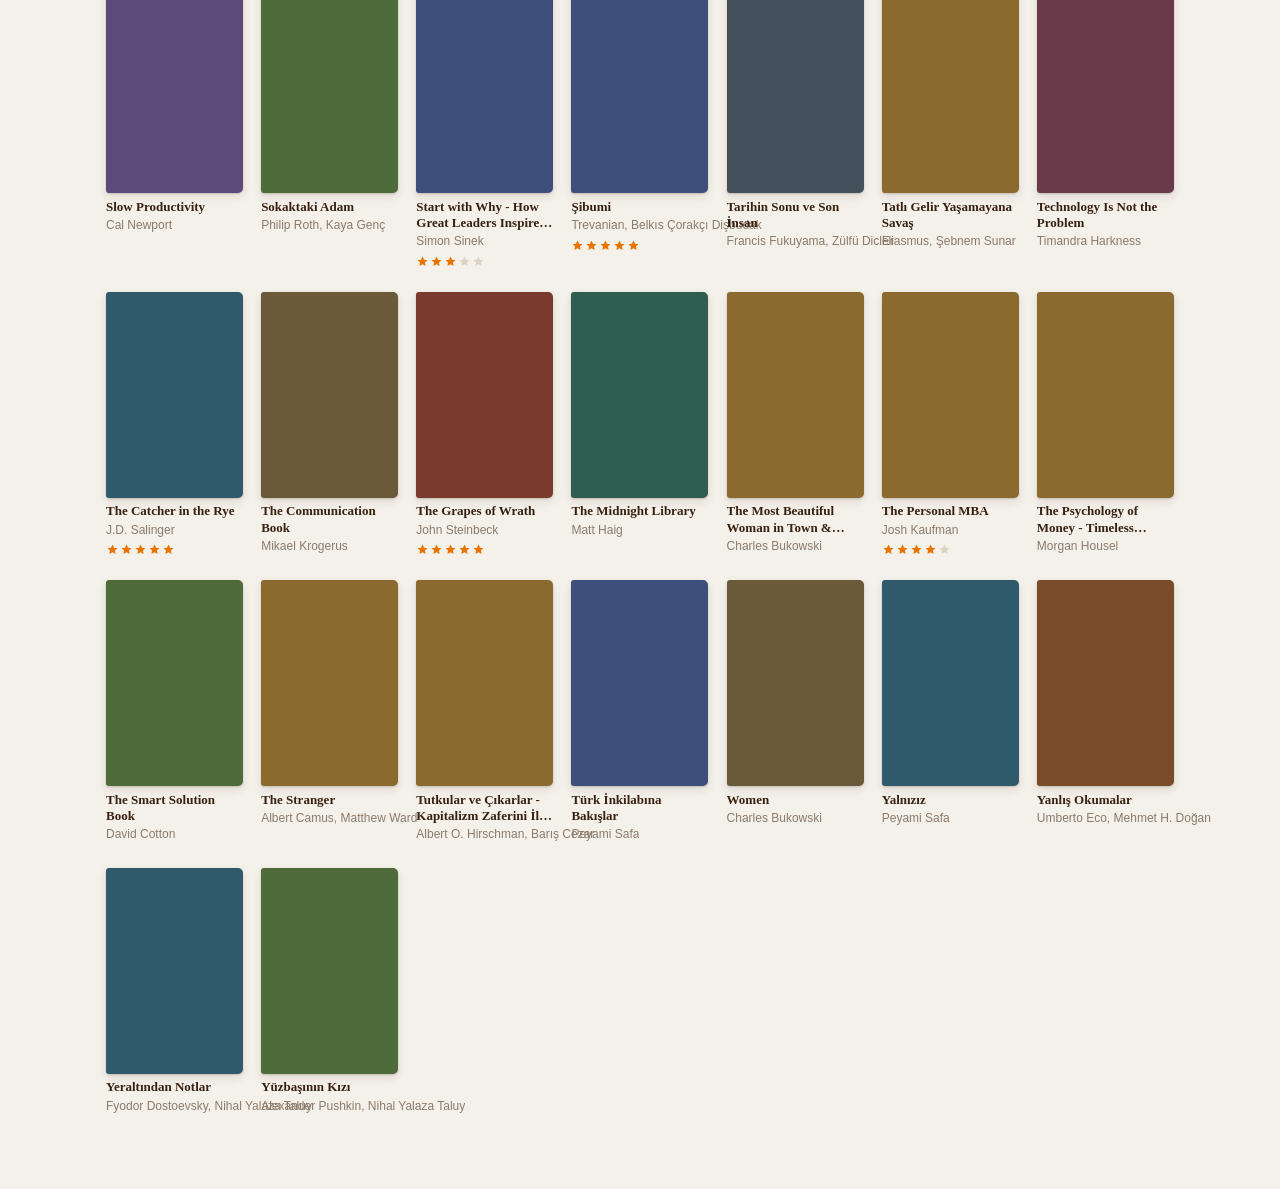
==== commit 72039513: "Shelf-aware sort options, author initial groups, owned format filter; drop longest-read card Co-Auth" ====
--- a/index.html
+++ b/index.html
@@ -33,6 +33,7 @@
     <div id="reading-now"></div>
     <nav class="chips" id="shelf-chips" aria-label="Raflar"></nav>
     <div class="toolbar">
+      <div class="toolbar-l">
       <label class="select">
         <span class="sr-only">Sort</span>
         <select id="shelf-sort">
@@ -44,6 +45,11 @@
           <option value="year">Publication year</option>
         </select>
       </label>
+      <label class="select" id="shelf-format-wrap" hidden>
+        <span class="sr-only">Format</span>
+        <select id="shelf-format"></select>
+      </label>
+      </div>
       <div class="seg" role="group" aria-label="Görünüm">
         <button type="button" data-layout="grid" aria-label="Kapaklar"><svg viewBox="0 0 24 24"><path d="M4 4h6v7H4zM14 4h6v7h-6zM4 13h6v7H4zM14 13h6v7h-6z"/></svg></button>
         <button type="button" data-layout="list" aria-label="Liste"><svg viewBox="0 0 24 24"><path d="M4 5h16v2H4zM4 11h16v2H4zM4 17h16v2H4z"/></svg></button>
--- a/styles.css
+++ b/styles.css
@@ -103,6 +103,8 @@
 
 /* Toolbar */
 .toolbar { display: flex; justify-content: space-between; align-items: center; gap: 10px; margin: 10px 0 6px; }
+.toolbar-l { display: flex; gap: 8px; min-width: 0; flex-wrap: wrap; }
+.select[hidden] { display: none; }
 .select { position: relative; display: inline-flex; min-width: 0; }
 .select select {
   appearance: none; -webkit-appearance: none;
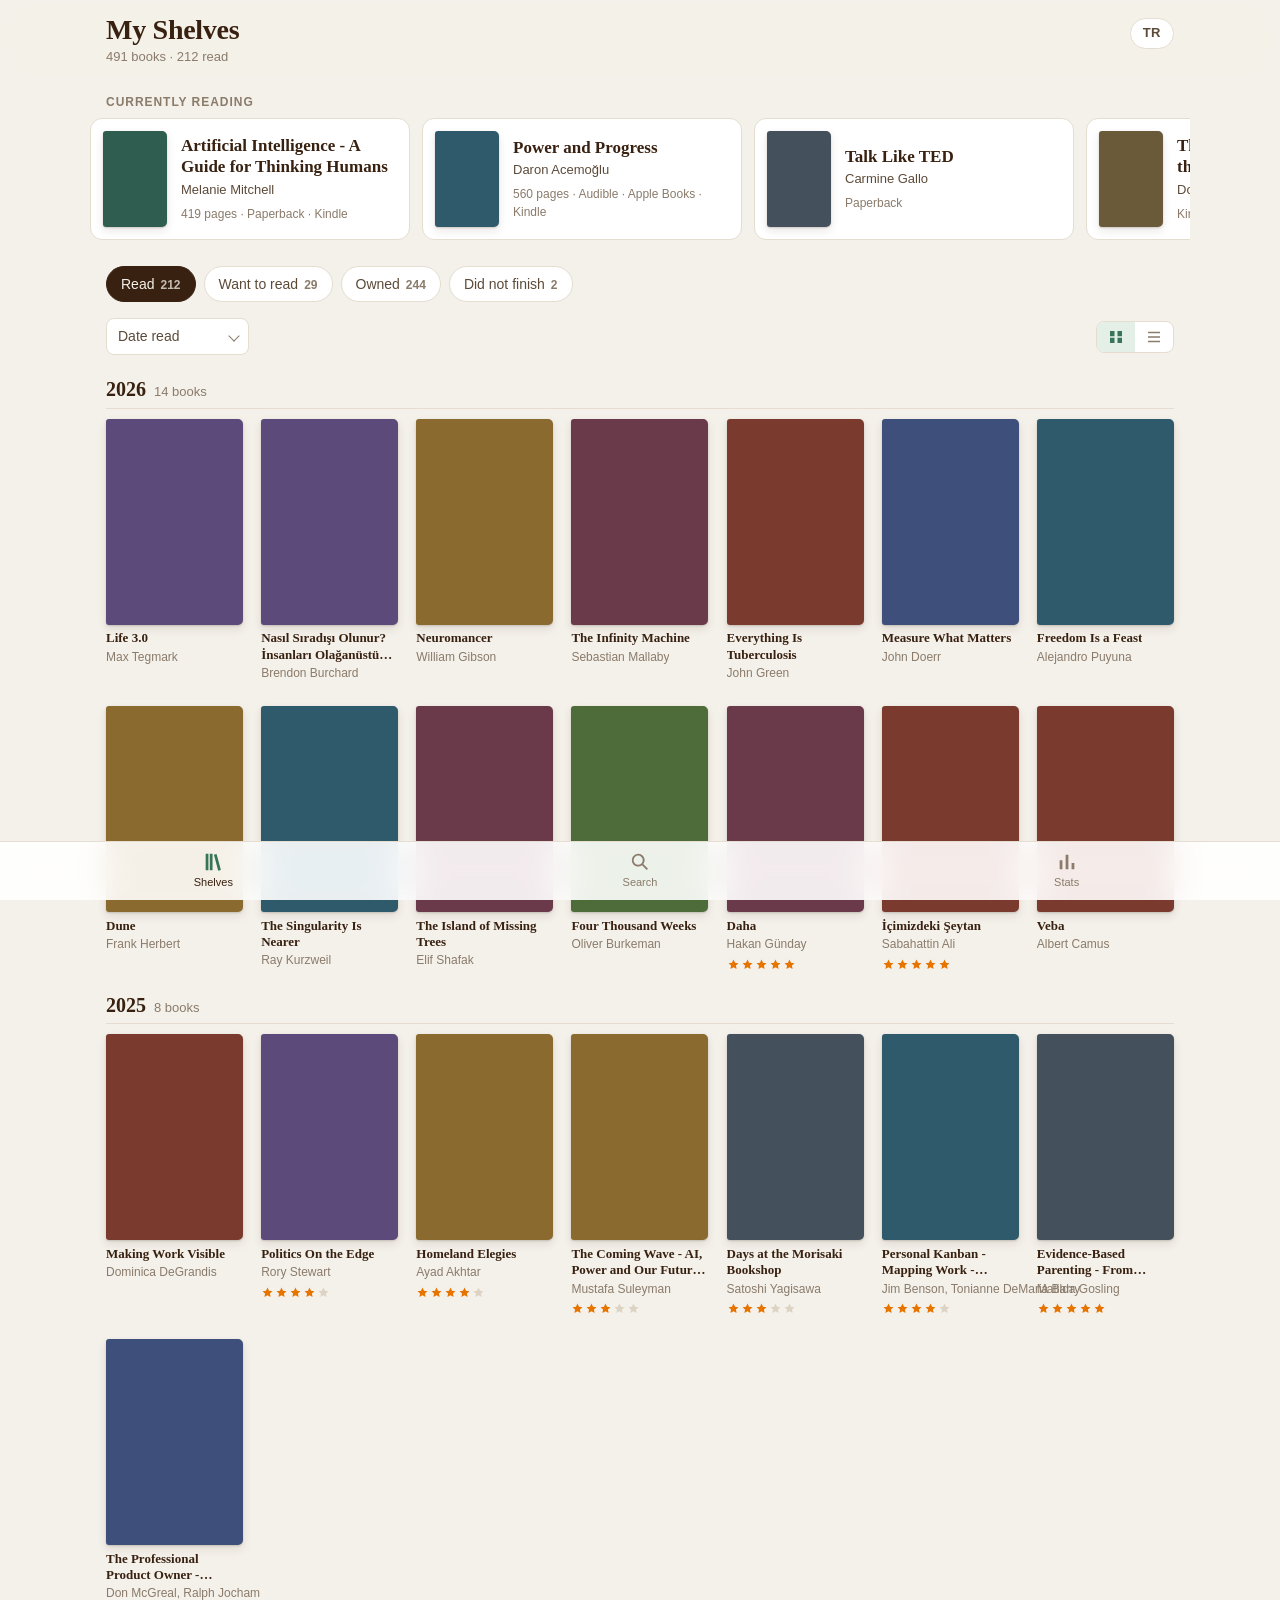
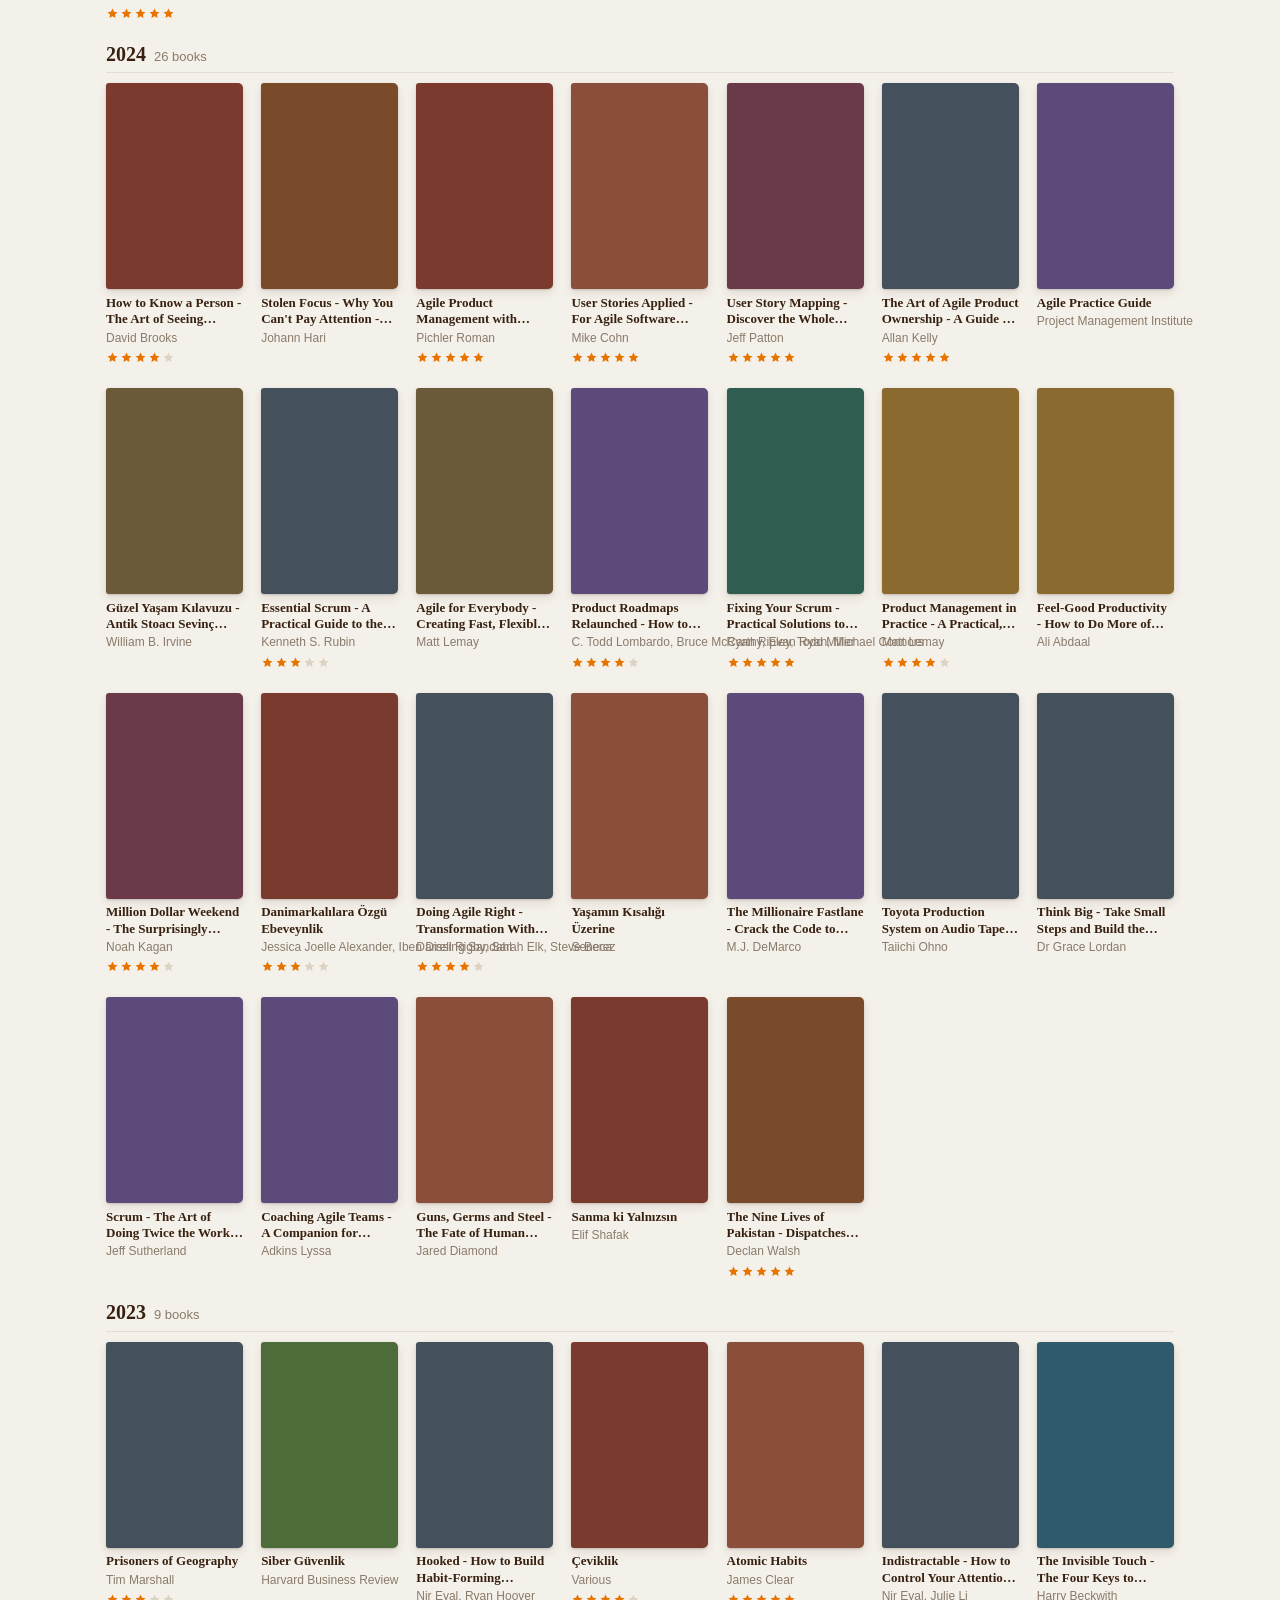
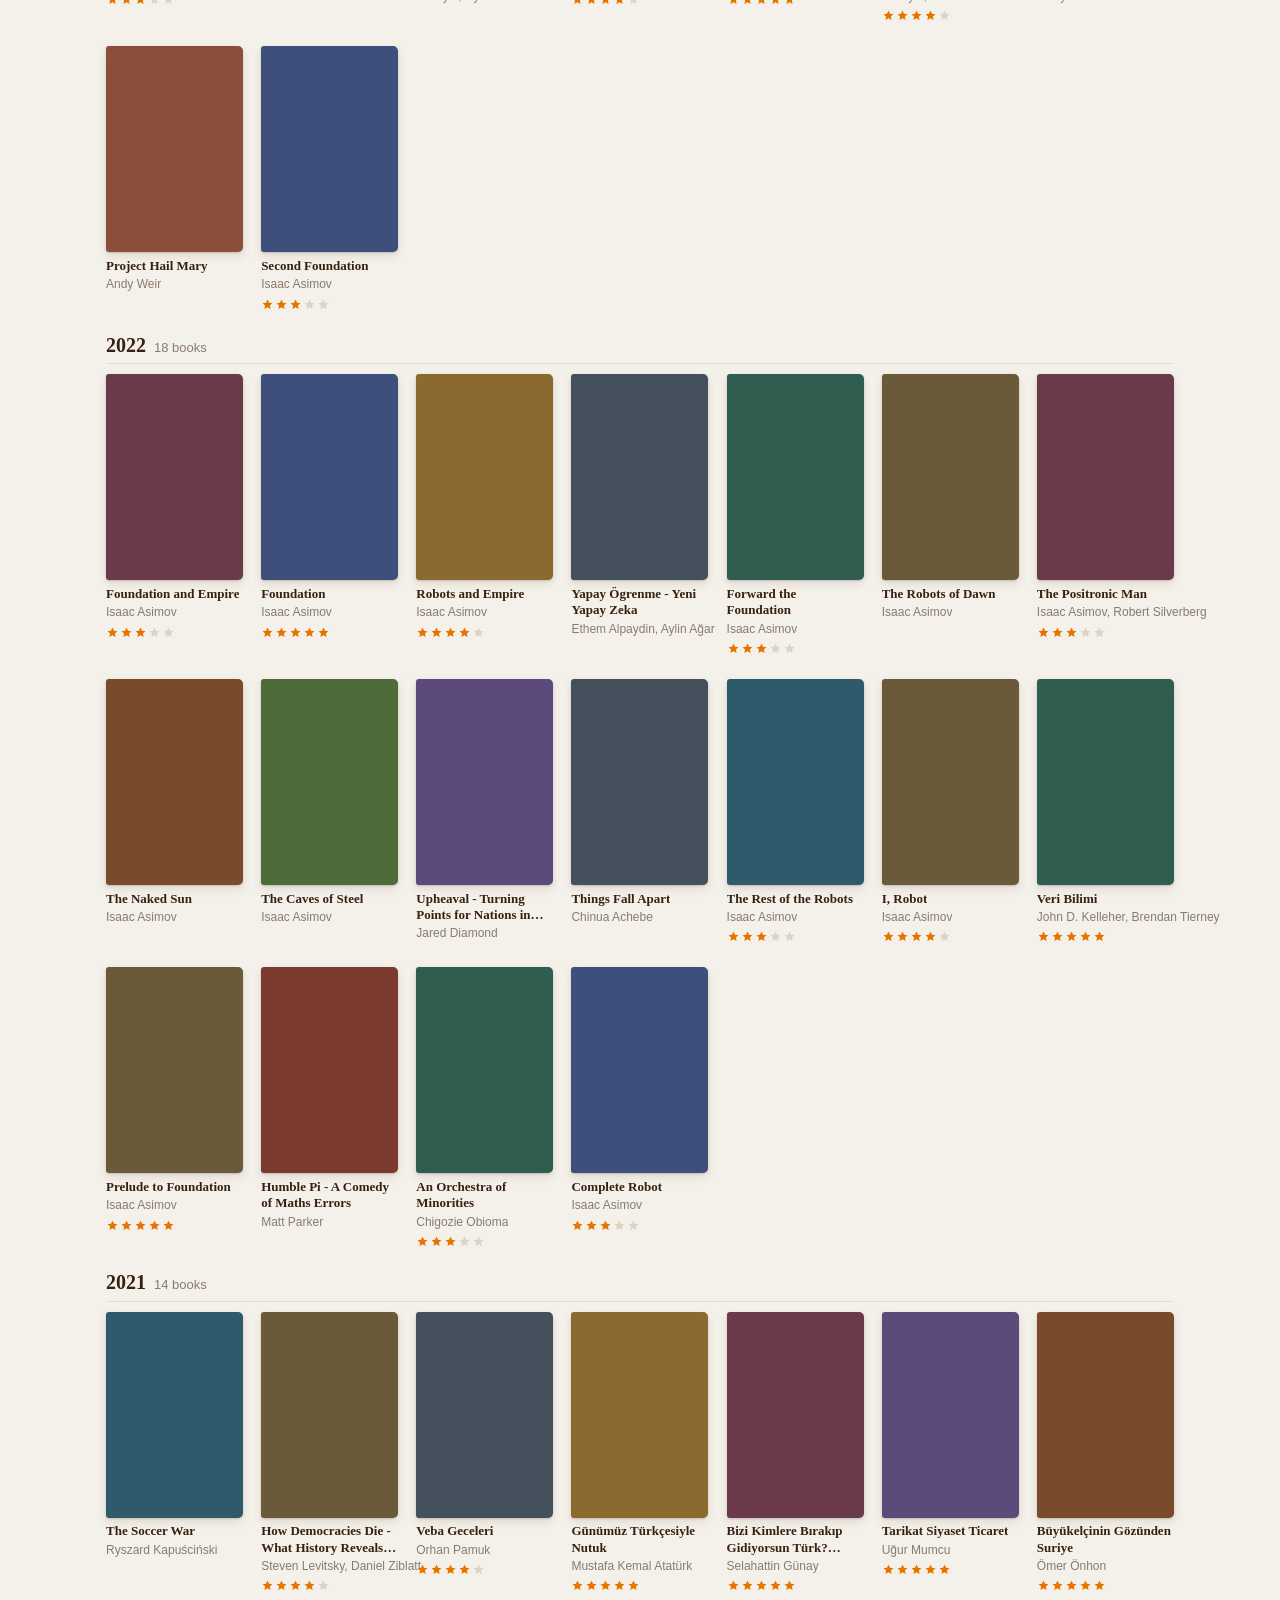
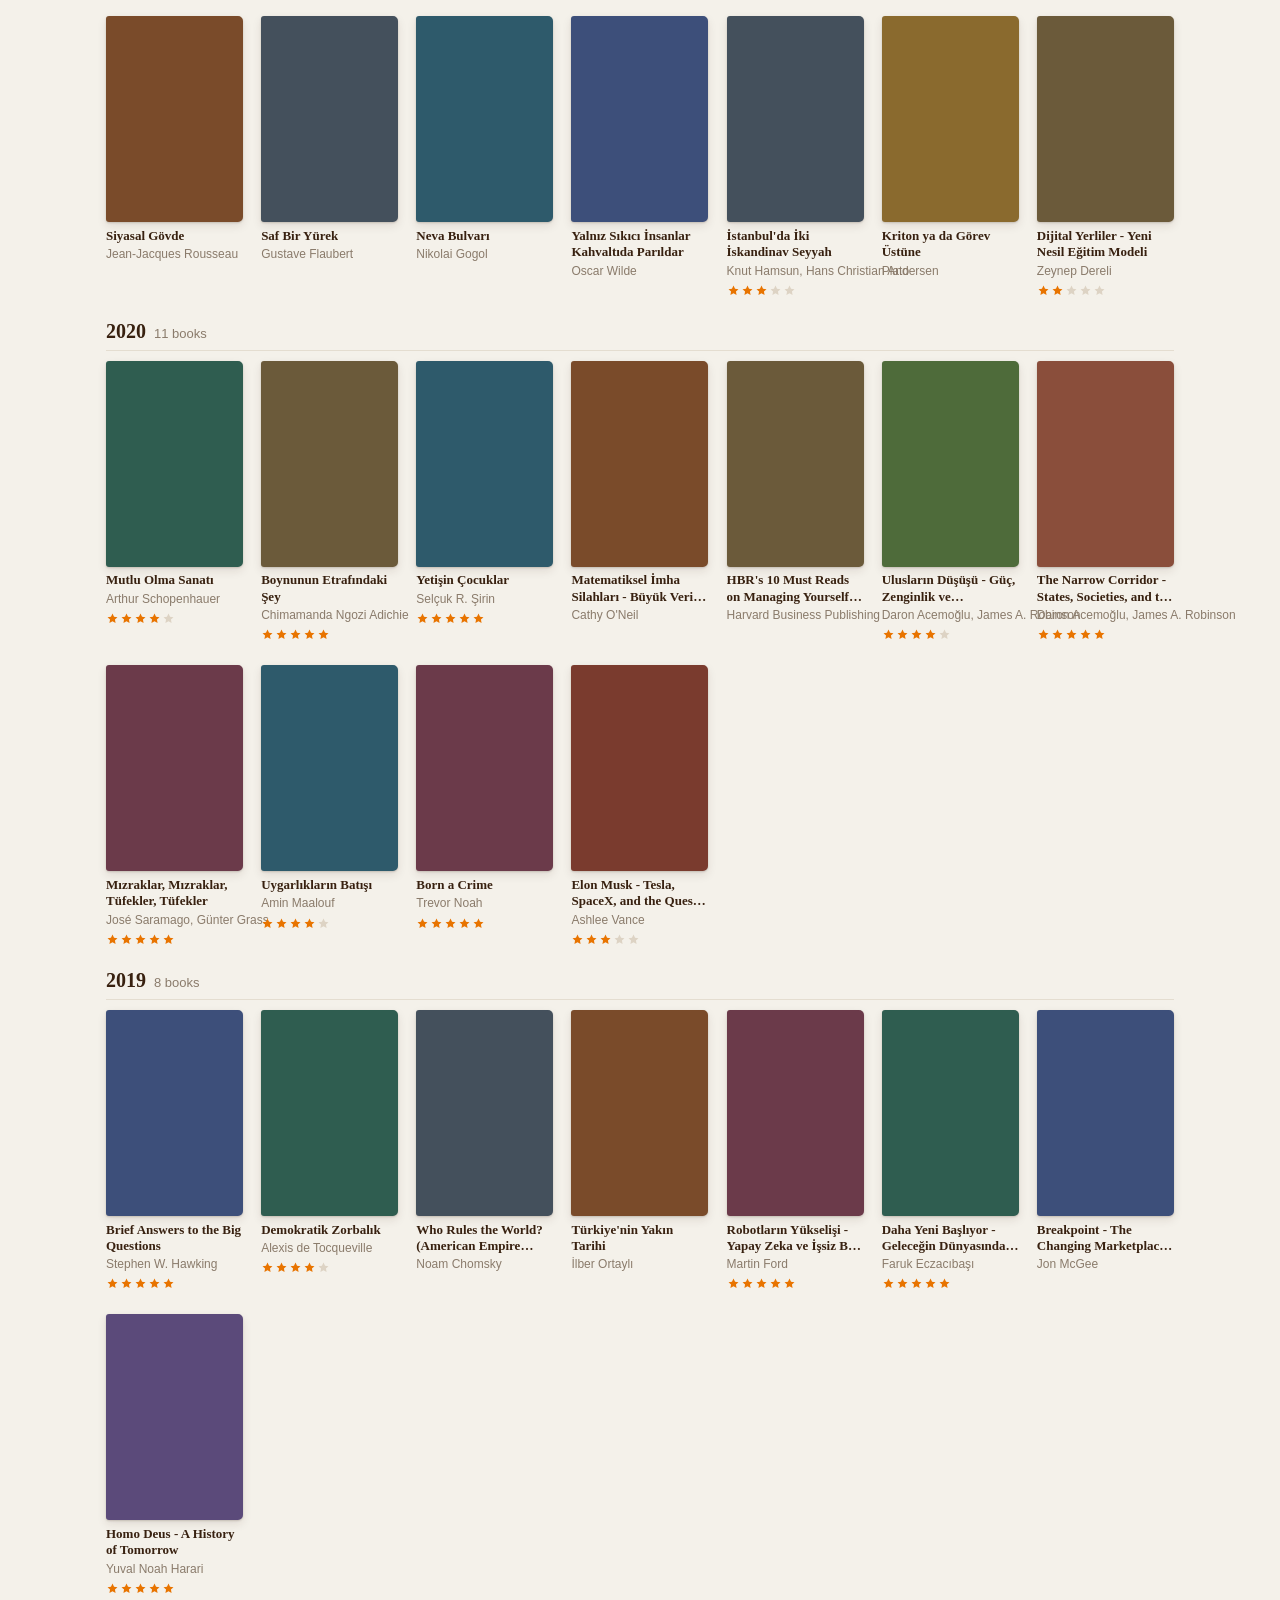
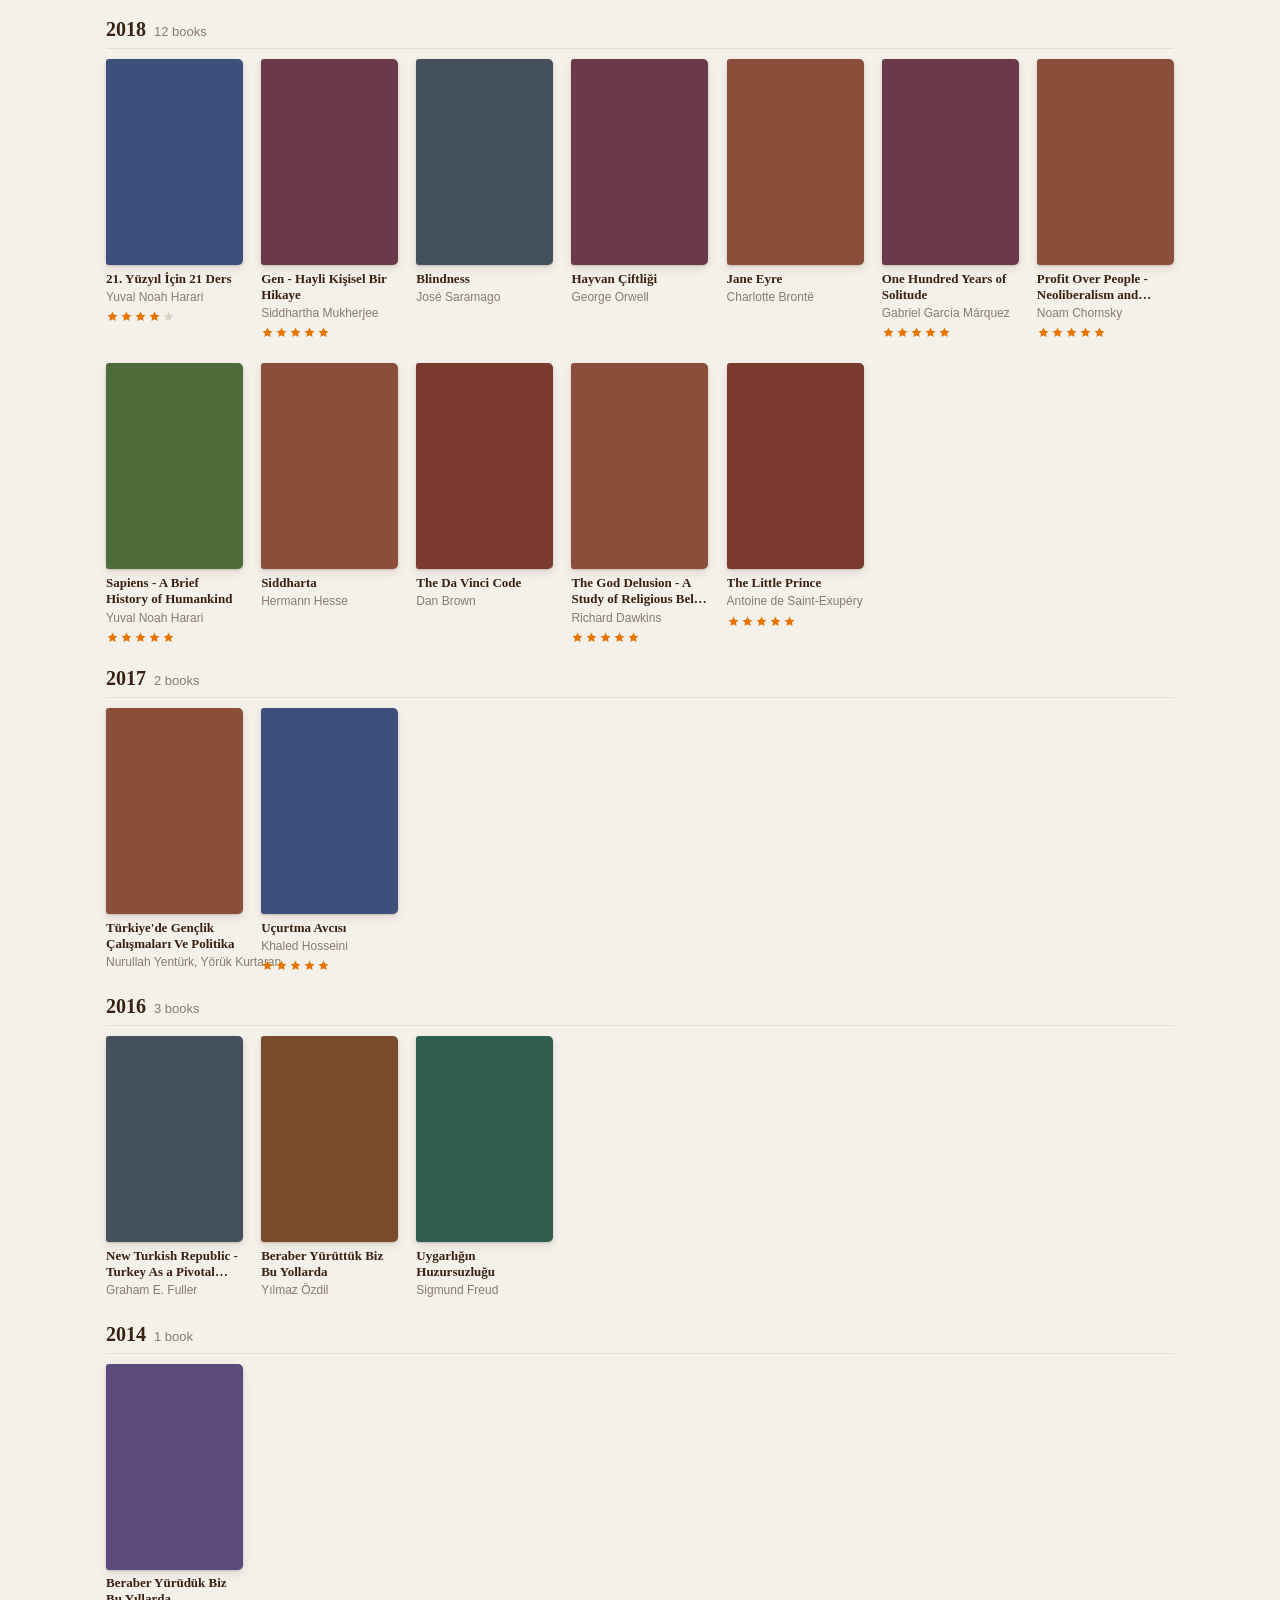
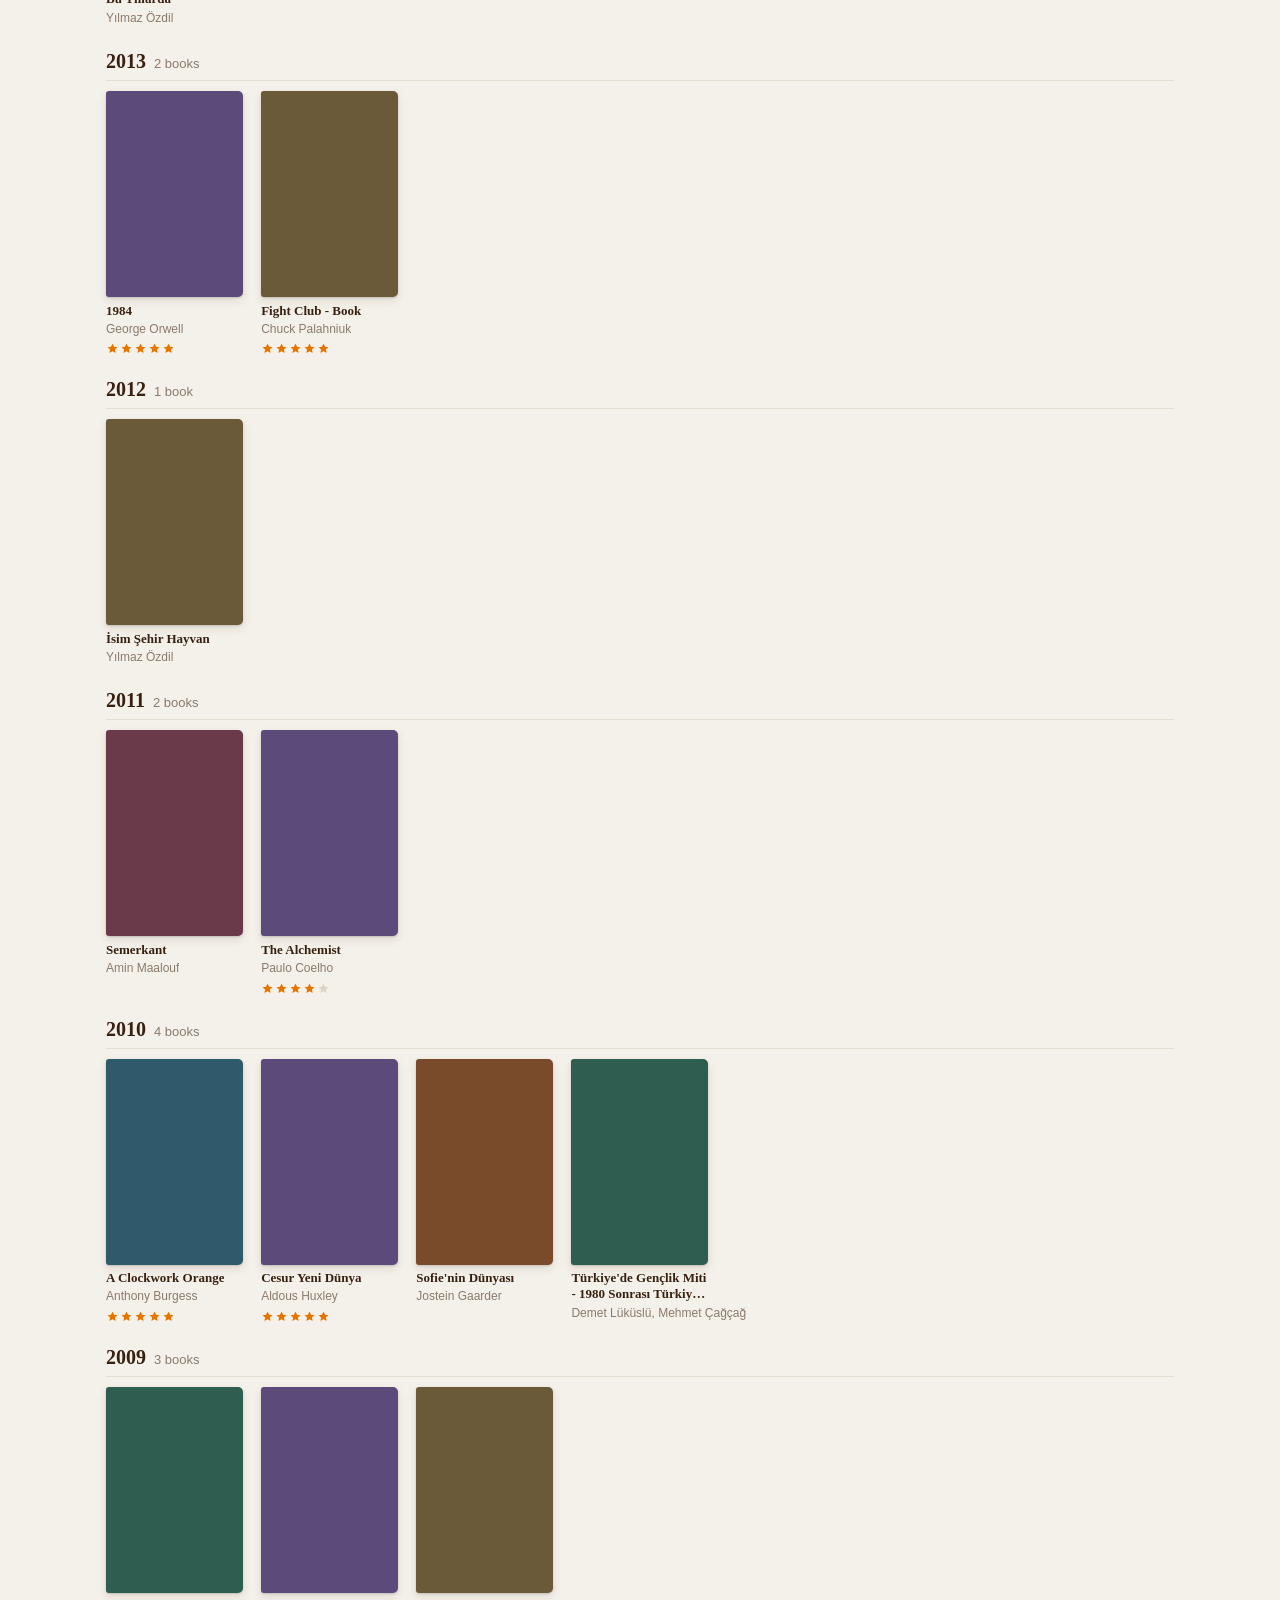
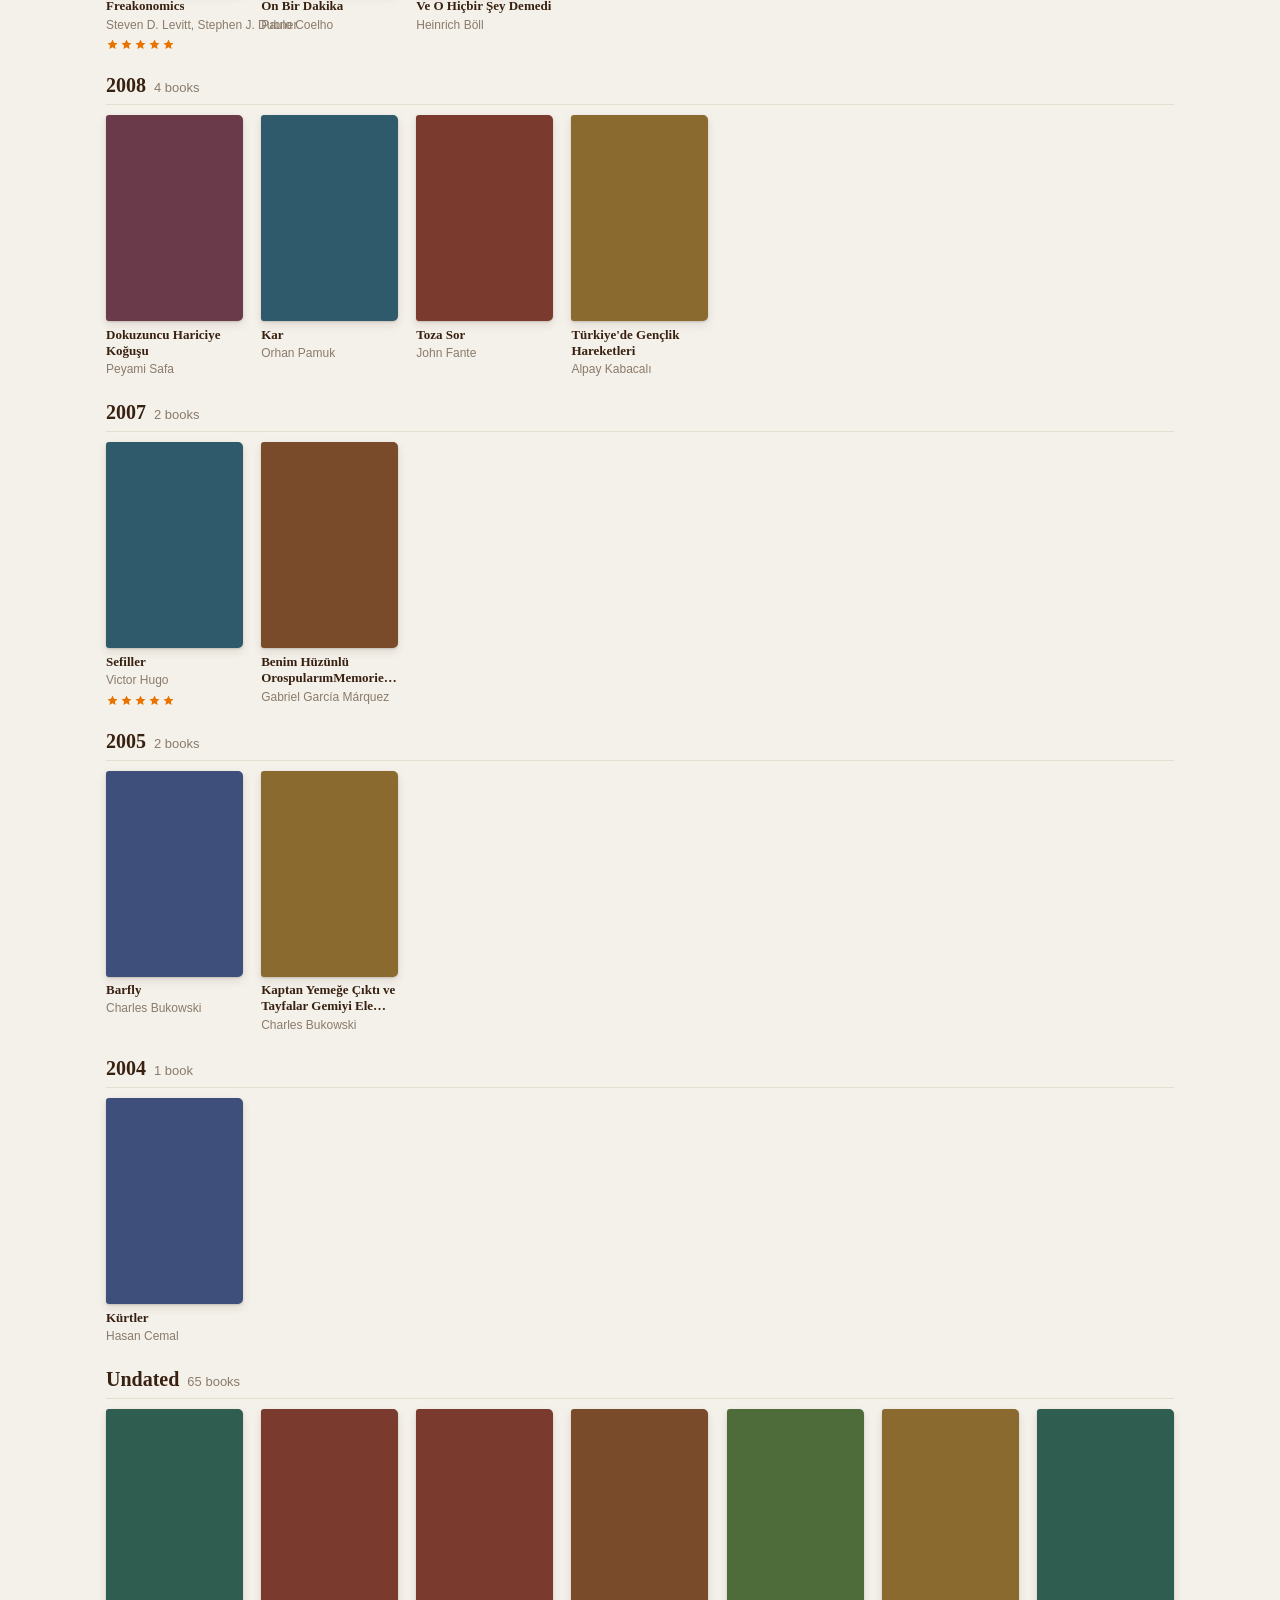
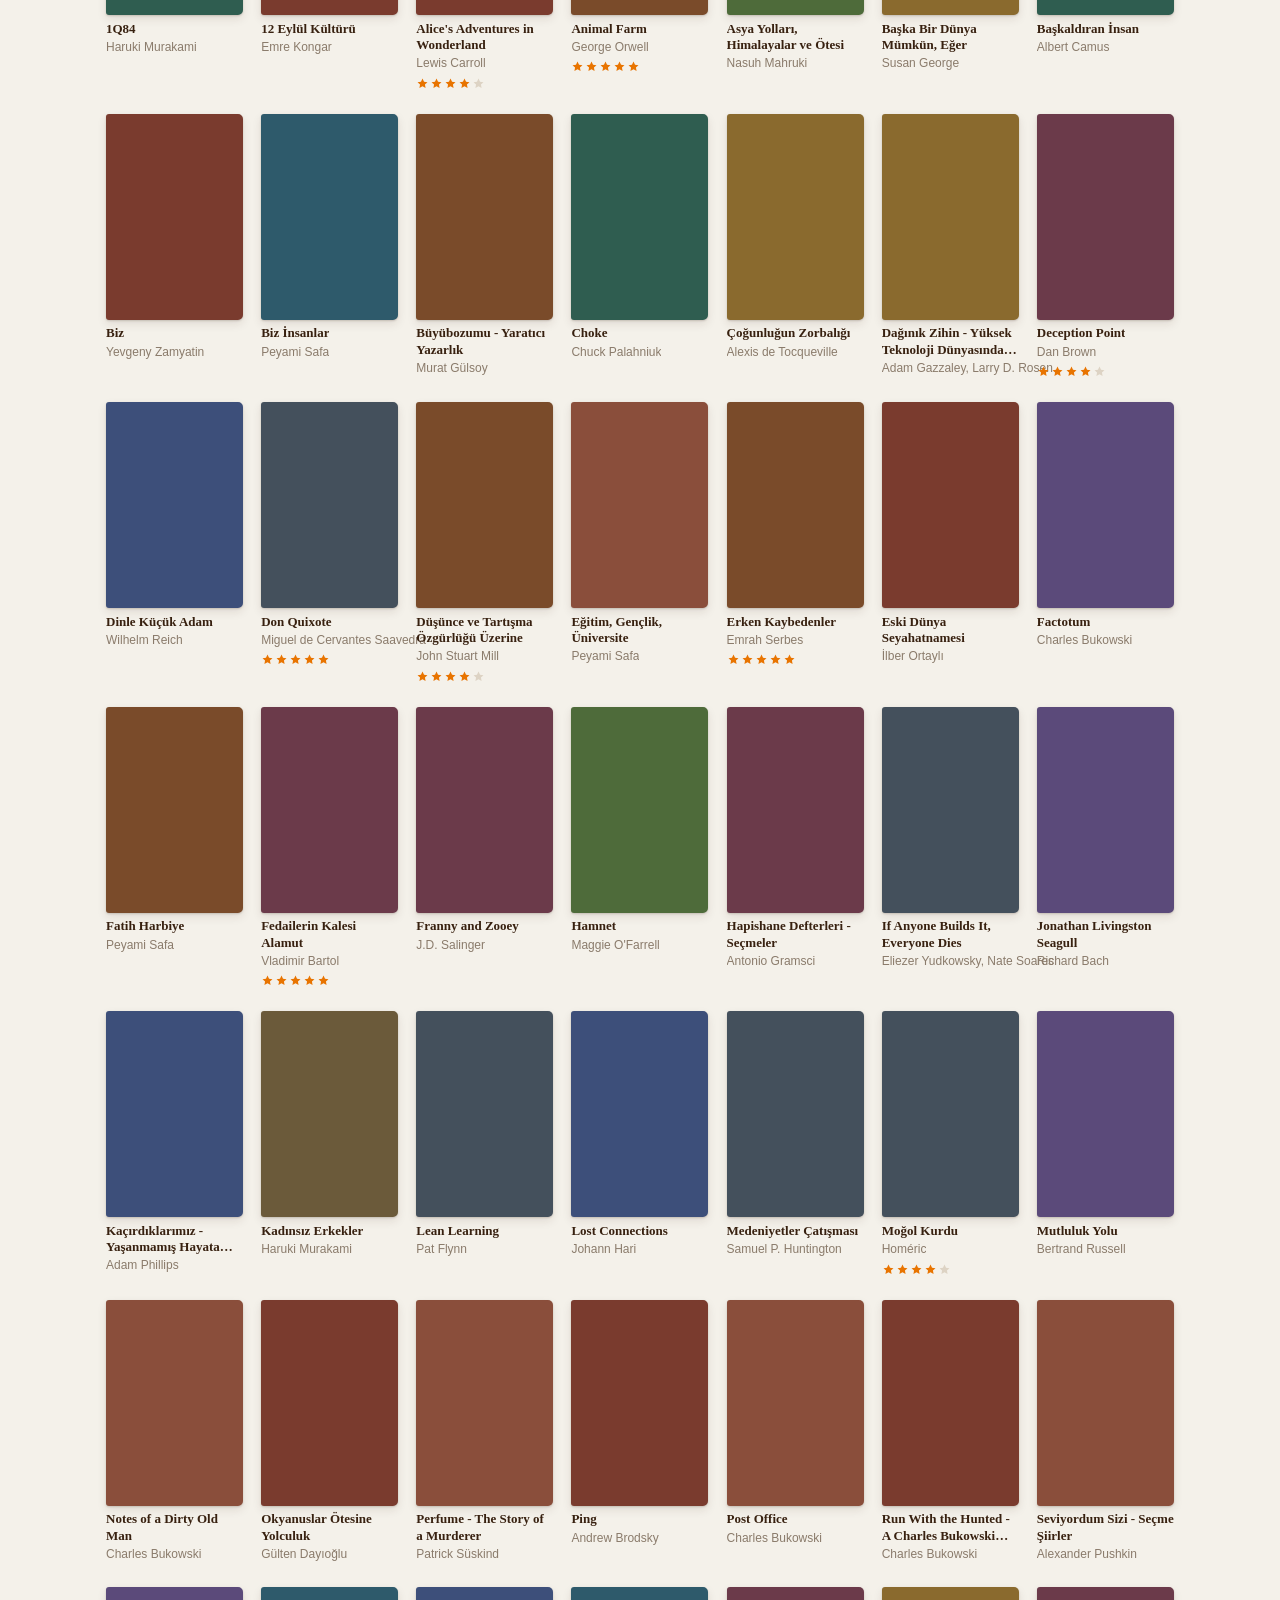
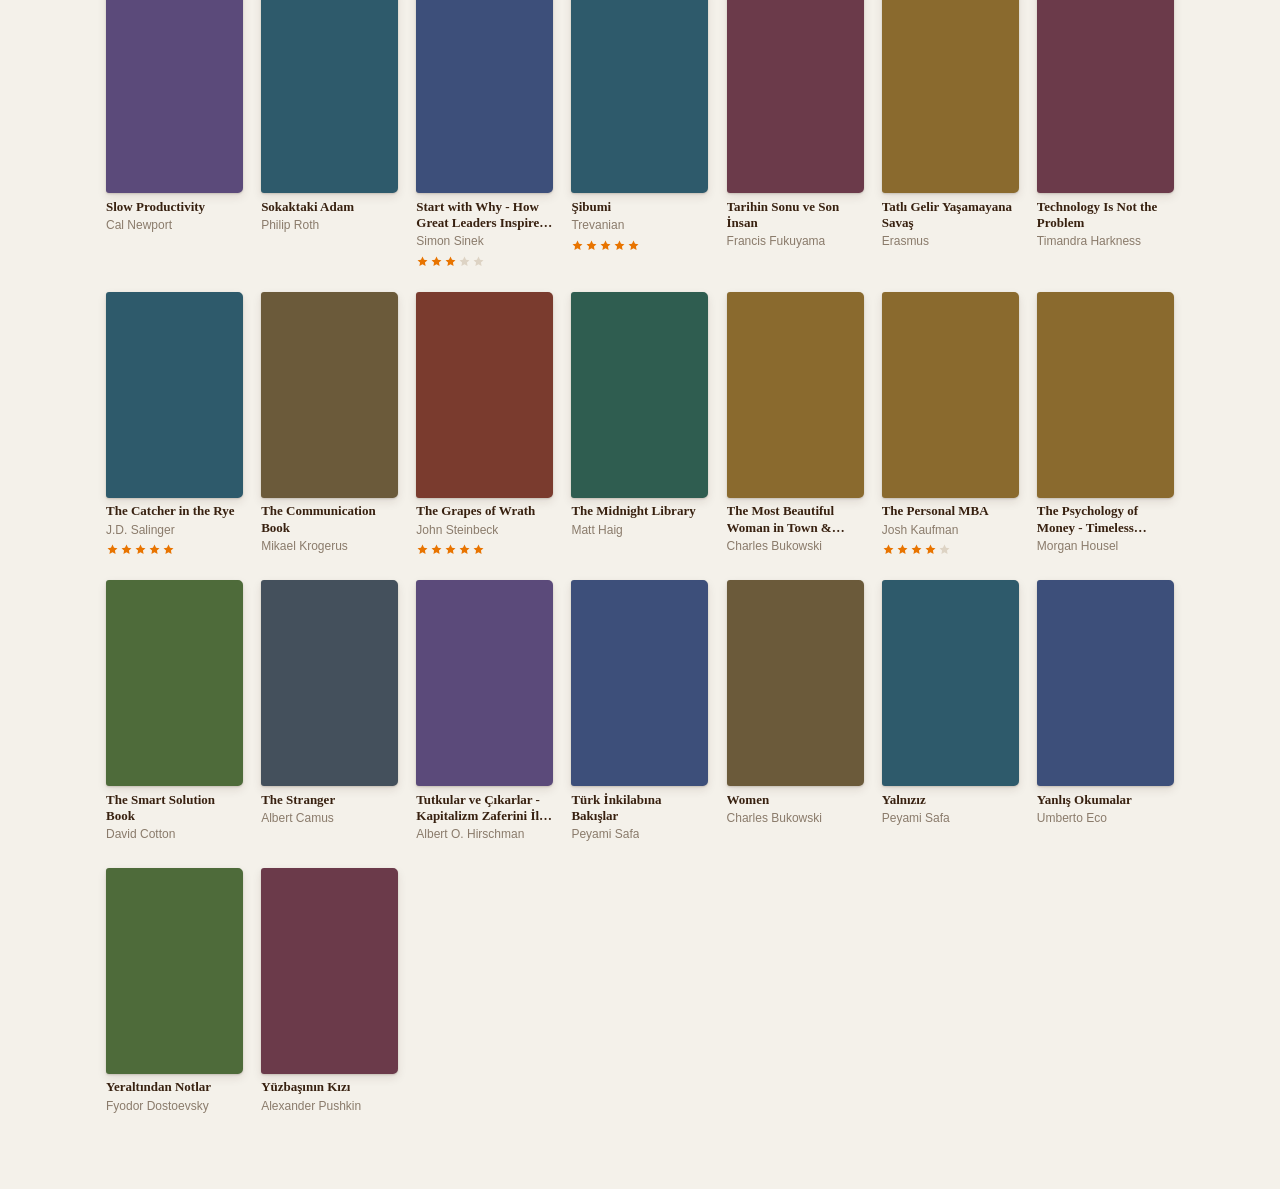
==== commit dee60eef: "Group by publication year and topic; add Spiegelhalter as author Co-Authored-By: Claude Opus 5.5 <no" ====
--- a/index.html
+++ b/index.html
@@ -43,6 +43,7 @@
           <option value="author">Author</option>
           <option value="rating">My rating</option>
           <option value="year">Publication year</option>
+          <option value="topic">Topic</option>
         </select>
       </label>
       <label class="select" id="shelf-format-wrap" hidden>
